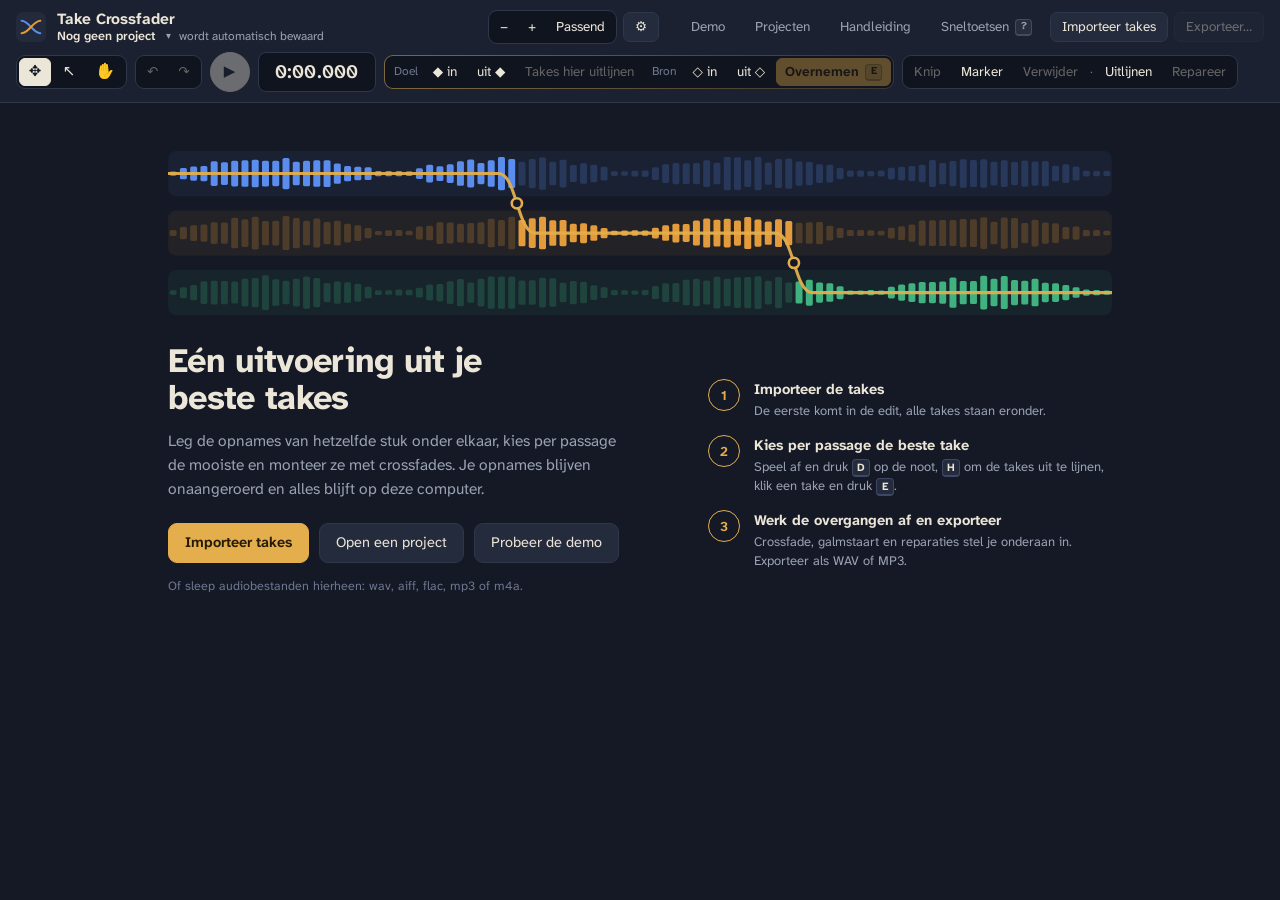
==== audio-editor/index.html @ 6fecded5 "Redesign the editor interface: calmer toolbar, start screen, new palette - toolbar regrouped by task" ====
<!doctype html>
<html lang="nl">
<head>
<meta charset="utf-8">
<meta name="viewport" content="width=device-width, initial-scale=1, viewport-fit=cover">
<meta name="theme-color" content="#1b2130">
<meta name="apple-mobile-web-app-capable" content="yes">
<meta name="mobile-web-app-capable" content="yes">
<meta name="apple-mobile-web-app-title" content="Crossfader">
<meta name="apple-mobile-web-app-status-bar-style" content="black-translucent">
<title>Take Crossfader</title>
<link rel="manifest" href="manifest.webmanifest">
<link rel="preload" href="fonts/atkinson-hyperlegible-next-latin-wght-normal.woff2" as="font" type="font/woff2" crossorigin>
<link rel="icon" href="icon.svg" type="image/svg+xml">
<link rel="apple-touch-icon" href="apple-touch-icon.png">
<style>
@font-face {
  font-family: "Atkinson Hyperlegible Next";
  src: url("fonts/atkinson-hyperlegible-next-latin-wght-normal.woff2") format("woff2");
  font-weight: 200 800; font-style: normal; font-display: swap;
}
@font-face {
  font-family: "Atkinson Hyperlegible Next";
  src: url("fonts/atkinson-hyperlegible-next-latin-wght-italic.woff2") format("woff2");
  font-weight: 200 800; font-style: italic; font-display: swap;
}
/* Avondkerk: leisteenblauw schip, glas-in-loodkleuren voor de takes, orgelpijp-goud voor monteren. */
:root {
  --bg: #141925;        /* schip */
  --panel: #1b2130;     /* steen */
  --panel2: #242b3c;    /* knop */
  --well: #10141e;      /* verzonken vlak */
  --lane: #171c28;
  --line: #2f374b;
  --line2: #3e4862;
  --text: #ece6d8;      /* perkament */
  --muted: #9aa1b3;
  --faint: #6e7690;
  --accent: #4f86e8;    /* kobalt: selectie, links */
  --gold: #e3ae4b;      /* monteren: doelpunten, Overnemen, hoofdknoppen */
  --gold-hi: #f0c46c;
  --gold-ink: #241a06;
  --danger: #ef5b4c;
  --playhead: #ef5b4c;
  --ok: #4fbf9a;        /* verdigris: markers, reparaties */
  --ui: "Atkinson Hyperlegible Next", system-ui, -apple-system, "Segoe UI", sans-serif;
}
* { box-sizing: border-box; }
html, body { margin: 0; height: 100%; }
body {
  background: var(--bg);
  color: var(--text);
  font: 13.5px/1.45 var(--ui);
  display: flex; flex-direction: column;
  -webkit-user-select: none; user-select: none;
  -webkit-font-smoothing: antialiased;
}
button, select, input { font: inherit; color: inherit; }
button {
  display: inline-flex; align-items: center; justify-content: center; gap: 6px;
  height: 30px; background: var(--panel2); border: 1px solid var(--line); border-radius: 7px;
  padding: 0 11px; cursor: pointer; white-space: nowrap;
}
button:hover:not(:disabled) { border-color: var(--line2); background: #2c3448; }
button:active:not(:disabled) { transform: translateY(1px); }
button:disabled { opacity: .38; cursor: default; }
button.primary { background: var(--gold); border-color: var(--gold); color: var(--gold-ink); font-weight: 650; }
button.primary:hover:not(:disabled) { background: var(--gold-hi); border-color: var(--gold-hi); }
button.primary kbd { background: rgba(36,26,6,.14); border-color: rgba(36,26,6,.28); color: var(--gold-ink); }
button.danger { color: #ff8a7d; }
button.act, button.act:hover:not(:disabled) { background: var(--gold); border-color: var(--gold); color: var(--gold-ink); }
button.ghost { background: none; border-color: transparent; color: var(--muted); }
button.ghost:hover:not(:disabled) { background: var(--panel2); color: var(--text); border-color: var(--line); }
:focus-visible { outline: 2px solid var(--gold); outline-offset: 2px; }
button:focus:not(:focus-visible) { outline: none; }
select, input[type=number], input[type=text] {
  height: 30px; background: var(--well); border: 1px solid var(--line); border-radius: 7px; padding: 0 8px;
}
input[type=number] { width: 72px; font-variant-numeric: tabular-nums; }
input[type=range] { accent-color: var(--gold); }
input[type=checkbox] { accent-color: var(--gold); width: 15px; height: 15px; margin: 0; }
label { display: inline-flex; align-items: center; gap: 7px; color: var(--muted); }
a { color: var(--gold); }

/* ---------- kop: project en bestanden ---------- */
header.bar { background: var(--panel); border-bottom: 1px solid var(--line); flex: none; }
.topbar {
  display: flex; flex-wrap: wrap; align-items: center; gap: 8px 14px;
  padding: 10px 16px 8px;
  padding-top: max(10px, env(safe-area-inset-top));
  padding-left: max(16px, env(safe-area-inset-left));
  padding-right: max(16px, env(safe-area-inset-right));
}
.brand { display: flex; align-items: center; gap: 11px; min-width: 0; margin-right: auto; }
.brand svg { width: 30px; height: 30px; flex: none; }
.brand .bt { display: flex; flex-direction: column; min-width: 0; line-height: 1.2; }
.brand strong { font-size: 15.5px; font-weight: 700; letter-spacing: -.005em; }
.brand .sub { display: flex; align-items: baseline; gap: 8px; font-size: 12px; color: var(--muted); min-width: 0; }
#projName { height: auto; padding: 0; background: none; border: 0; color: var(--text); font-weight: 600; font-size: 12.5px; max-width: 34ch; overflow: hidden; text-overflow: ellipsis; }
#projName::after { content: "▾"; color: var(--muted); margin-left: 4px; font-size: 10px; }
#projName:hover { color: var(--gold-hi); background: none; }
#saveState { white-space: nowrap; }
#saveState.bad { color: #ff8a7d; font-weight: 600; }
.files, .view { display: flex; flex-wrap: wrap; align-items: center; gap: 6px; }
.view { margin-right: 6px; }
#installBtn[hidden] { display: none; }

/* ---------- werkbalk: montage ---------- */
.toolbar {
  display: flex; flex-wrap: wrap; align-items: center; gap: 8px 10px;
  padding: 0 16px 10px;
  padding-left: max(16px, env(safe-area-inset-left));
  padding-right: max(16px, env(safe-area-inset-right));
}
.grp { display: inline-flex; align-items: center; gap: 2px; padding: 2px; background: var(--well); border: 1px solid var(--line); border-radius: 9px; }
.grp > button { height: 28px; border-color: transparent; background: none; border-radius: 6px; padding: 0 9px; }
.grp > button:hover:not(:disabled) { background: var(--panel2); border-color: var(--line); }
.grp > button.primary { background: var(--gold); border-color: var(--gold); }
.grp > button.primary:hover:not(:disabled) { background: var(--gold-hi); }
.grp > .lbl { color: var(--faint); font-size: 12px; padding: 0 4px 0 7px; }
.grp > .arrow { color: var(--faint); font-size: 12px; padding: 0 1px; }
button.tool { min-width: 32px; padding: 0 8px; font-size: 15px; }
button.tool.on, .grp > button.tool.on { background: var(--text); border-color: var(--text); color: var(--bg); }
.montage { background: linear-gradient(var(--well), var(--well)) padding-box, linear-gradient(90deg, rgba(227,174,75,.5), rgba(227,174,75,.15)) border-box; border-color: transparent; }
.toolbar .push { margin-left: auto; }
.transport { display: inline-flex; align-items: center; gap: 8px; }
#playBtn { width: 40px; height: 40px; padding: 0; border-radius: 50%; font-size: 15px; background: var(--text); border-color: var(--text); color: var(--bg); }
#playBtn:hover:not(:disabled) { background: #fffaf0; }
#playBtn.on { background: var(--danger); border-color: var(--danger); color: #fff; }
.clock {
  font-variant-numeric: tabular-nums; font-size: 19px; font-weight: 600; letter-spacing: .01em;
  background: var(--well); border: 1px solid var(--line); border-radius: 8px; padding: 5px 12px; min-width: 118px; text-align: center;
}
kbd {
  font-family: var(--ui); font-size: 11px; font-weight: 700; line-height: 1;
  display: inline-flex; align-items: center; justify-content: center; min-width: 18px; height: 18px; padding: 0 4px;
  background: var(--panel2); border: 1px solid var(--line2); border-bottom-width: 2px; border-radius: 4px; color: var(--text);
}
button kbd { height: 17px; min-width: 17px; font-size: 10.5px; background: rgba(255,255,255,.06); border-color: rgba(255,255,255,.14); color: var(--muted); }

/* instellingen (tandwiel) */
#setPop {
  margin: 0; inset: auto; position: fixed; padding: 14px 16px; width: 300px;
  background: var(--panel); color: var(--text); border: 1px solid var(--line2); border-radius: 10px;
  box-shadow: 0 18px 40px rgba(4,6,12,.55);
}
#setPop h3 { margin: 0 0 10px; font-size: 13.5px; }
#setPop .opt { display: grid; grid-template-columns: auto 1fr; gap: 3px 10px; align-items: start; padding: 8px 0; border-top: 1px solid var(--line); color: var(--text); }
#setPop .opt small { grid-column: 2; color: var(--muted); font-size: 12px; line-height: 1.35; }
#setPop .opt.num { grid-template-columns: 1fr auto; align-items: center; }
#setPop .opt.num small { grid-column: 1 / -1; }

/* ---------- tijdlijn ---------- */
main { flex: 1; display: flex; flex-direction: column; min-height: 0; position: relative; }
.timeline {
  display: flex; overflow-y: auto; overflow-x: hidden; max-height: 58vh; min-height: 200px; flex: none;
  border-bottom: 1px solid var(--line); background: var(--lane);
}
.heads { flex: none; width: 150px; background: var(--panel); border-right: 1px solid var(--line); }
.head {
  border-bottom: 1px solid var(--line); padding: 7px 10px; display: flex; flex-direction: column; gap: 5px;
  justify-content: center; cursor: pointer; overflow: hidden; border-left: 3px solid transparent;
}
.head.ruler { cursor: default; color: var(--faint); font-size: 11px; padding: 0 10px; }
.head.edit { cursor: default; background: #191f2d; }
.head.edit strong { font-size: 14px; letter-spacing: .02em; }
.head .name { display: flex; align-items: center; gap: 7px; min-width: 0; font-weight: 600; }
.head .name span { overflow: hidden; text-overflow: ellipsis; white-space: nowrap; }
.head .sw { width: 10px; height: 10px; border-radius: 50%; flex: none; box-shadow: 0 0 0 2px rgba(255,255,255,.06); }
.head .meta { color: var(--muted); font-size: 11.5px; display: flex; align-items: center; gap: 7px; font-variant-numeric: tabular-nums; }
.head button { height: 22px; padding: 0 8px; font-size: 11.5px; border-radius: 6px; }
.head:hover:not(.ruler):not(.edit):not(.placeholder) { background: #1f2636; }
.head.sel { background: #222a3c; border-left-color: var(--c, var(--accent)); }
.head.placeholder { color: var(--faint); font-size: 11.5px; cursor: default; }
#meter { width: 100%; height: 5px; background: var(--well); border-radius: 3px; display: block; }
.canvas-wrap { flex: 1; min-width: 0; position: relative; }
#tl { display: block; touch-action: none; }
.scrollrow { display: flex; align-items: center; gap: 8px; padding: 5px 10px 5px 160px; background: var(--panel); border-bottom: 1px solid var(--line); flex: none; }
#hscroll { flex: 1; height: 14px; }

/* ---------- paneel onderaan ---------- */
.inspector { flex: 1; overflow: auto; padding: 16px 20px 28px; background: var(--bg); min-height: 180px; }
.insp-head { display: flex; align-items: baseline; gap: 14px; flex-wrap: wrap; margin-bottom: 12px; }
.insp-head h2 { margin: 0; font-size: 17px; font-weight: 700; letter-spacing: -.01em; }
.insp-head span { color: var(--muted); }
.row { display: flex; flex-wrap: wrap; align-items: center; gap: 10px 16px; margin: 12px 0; }
.group { display: inline-flex; align-items: center; gap: 4px; color: var(--muted); }
.group button { padding: 0 9px; }
.hint { color: var(--muted); font-size: 12.5px; max-width: 78ch; }
.kv { display: grid; grid-template-columns: max-content 1fr; gap: 4px 16px; color: var(--muted); }
.kv b { color: var(--text); font-weight: 600; font-variant-numeric: tabular-nums; }
body.aligning .timeline { max-height: 30vh; min-height: 150px; }
#alCanvas { width: 100%; height: 352px; display: block; background: var(--lane); border: 1px solid var(--line); border-radius: 10px; touch-action: none; }
#repCanvas { width: 100%; height: 344px; display: block; background: var(--well); outline: 1px solid var(--line); border-radius: 10px; touch-action: none; cursor: crosshair; }
#xfCanvas { width: 100%; height: 240px; display: block; background: var(--lane); border: 1px solid var(--line); border-radius: 10px; touch-action: none; cursor: col-resize; }
.plist { display: grid; gap: 6px; max-width: 900px; margin-top: 8px; }
.pitem { display: flex; flex-wrap: wrap; align-items: center; gap: 8px 14px; padding: 9px 12px; background: var(--panel); border: 1px solid var(--line); border-radius: 9px; }
.pitem.cur { border-color: var(--gold); box-shadow: inset 3px 0 0 var(--gold); }
.pitem .pname { font-weight: 650; min-width: 160px; }
.pitem .pmeta { color: var(--muted); flex: 1; min-width: 180px; }
.pitem.off .pname, .pitem.off .pmeta { opacity: .45; }

/* rust-scherm: niets geselecteerd */
.help { display: grid; grid-template-columns: minmax(0, 1.25fr) minmax(0, 1fr); gap: 18px 44px; max-width: 1180px; color: var(--muted); }
.help h2 { color: var(--text); font-size: 16px; margin: 0 0 10px; }
.help ol { padding-left: 20px; margin: 0 0 12px; }
.help li { margin: 6px 0; line-height: 1.5; }
.help li::marker { color: var(--gold); font-weight: 700; }
.help b { color: var(--text); }
.help p { margin: 0; }
.keys { display: grid; grid-template-columns: 1fr; gap: 7px; align-content: start; }
.keys span { display: block; padding-bottom: 7px; border-bottom: 1px solid var(--line); }
.keys span:last-child { border-bottom: 0; }

/* ---------- startscherm ---------- */
#welcome { display: none; position: absolute; inset: 0; z-index: 5; overflow: auto; background: var(--bg); }
body.empty #welcome { display: block; }
.wel { max-width: 1000px; margin: 0 auto; padding: 48px 28px 60px; display: grid; grid-template-columns: minmax(0, 1.2fr) minmax(0, 1fr); gap: 28px 56px; align-items: center; }
.wel .art { grid-column: 1 / -1; }
.wel .art svg { width: 100%; height: auto; display: block; }
.wel h1 { font-size: 34px; line-height: 1.08; letter-spacing: -.02em; margin: 0 0 12px; font-weight: 750; max-width: 15ch; }
.wel .lead { font-size: 15.5px; color: var(--muted); margin: 0 0 22px; max-width: 46ch; line-height: 1.55; }
.wel .acts { display: flex; flex-wrap: wrap; gap: 10px; }
.wel .acts button { height: 40px; padding: 0 16px; font-size: 14.5px; border-radius: 9px; }
.wel .drop { margin-top: 14px; color: var(--faint); font-size: 12.5px; }
.wel ol { list-style: none; margin: 0; padding: 0; display: grid; gap: 14px; counter-reset: st; }
.wel ol li { counter-increment: st; display: grid; grid-template-columns: 34px 1fr; gap: 2px 12px; }
.wel ol li::before { content: counter(st); grid-row: span 2; width: 30px; height: 30px; border-radius: 50%; border: 1.5px solid var(--gold); color: var(--gold); display: grid; place-items: center; font-weight: 700; }
.wel ol b { font-size: 14.5px; }
.wel ol span { color: var(--muted); font-size: 13px; }
.wel .recent { grid-column: 1 / -1; border-top: 1px solid var(--line); padding-top: 18px; }
.wel .recent h2 { font-size: 14px; margin: 0 0 8px; color: var(--muted); font-weight: 600; }

/* sneltoetsen (?) */
#keysDlg { max-width: 820px; width: calc(100vw - 40px); padding: 22px 26px 24px; background: var(--panel); color: var(--text); border: 1px solid var(--line2); border-radius: 14px; box-shadow: 0 24px 60px rgba(4,6,12,.6); }
#keysDlg::backdrop { background: rgba(8,10,16,.6); }
#keysDlg header { display: flex; align-items: center; justify-content: space-between; margin-bottom: 10px; }
#keysDlg h2 { margin: 0; font-size: 18px; }
#keysDlg .cols { columns: 2 300px; column-gap: 34px; }
#keysDlg section { break-inside: avoid; margin-bottom: 16px; }
#keysDlg h3 { font-size: 13px; color: var(--gold); margin: 0 0 6px; }
#keysDlg dl { display: grid; grid-template-columns: max-content 1fr; gap: 5px 12px; margin: 0; font-size: 13px; }
#keysDlg dt { white-space: nowrap; }
#keysDlg dd { margin: 0; color: var(--muted); }

#toast {
  position: fixed; left: 50%; bottom: 22px; transform: translateX(-50%) translateY(16px);
  background: #262e41; border: 1px solid var(--line2); border-left: 3px solid var(--gold); padding: 10px 16px; border-radius: 9px;
  opacity: 0; transition: opacity .18s, transform .18s; pointer-events: none; z-index: 20; max-width: min(720px, calc(100vw - 32px));
  box-shadow: 0 12px 30px rgba(4,6,12,.5);
}
#toast.show { opacity: 1; transform: translateX(-50%) translateY(0); }
#drop {
  position: fixed; inset: 10px; background: rgba(227,174,75,.09); border: 2px dashed var(--gold); border-radius: 16px;
  display: none; align-items: center; justify-content: center; font-size: 20px; font-weight: 650; z-index: 30; pointer-events: none;
}
#drop.show { display: flex; }
#busy { position: fixed; inset: 0; background: rgba(8,10,16,.55); display: none; align-items: center; justify-content: center; z-index: 40; font-size: 15px; }
#busy.show { display: flex; }

@media (max-width: 1400px) {
  .montage .arrow, .montage button:not(.primary) kbd { display: none; }
  .grp > button { padding: 0 8px; }
  .toolbar { gap: 8px; }
}
@media (max-width: 760px) {
  .heads { width: 110px; }
  .scrollrow { padding-left: 120px; }
  .wel { grid-template-columns: 1fr; padding-top: 28px; }
  .help { grid-template-columns: 1fr; }
}
@media (prefers-reduced-motion: reduce) {
  * { transition: none !important; animation: none !important; }
}
</style>
</head>
<body>
<header class="bar">
  <div class="topbar">
    <div class="brand">
      <svg viewBox="0 0 512 512" aria-hidden="true"><rect width="512" height="512" rx="120" fill="#232a3b"/><g fill="none" stroke-linecap="round" stroke-width="34"><path d="M96 150 C 220 150, 292 362, 416 362" stroke="#5b8def"/><path d="M96 362 C 220 362, 292 150, 416 150" stroke="#e39b3b"/></g></svg>
      <div class="bt">
        <strong>Take Crossfader</strong>
        <span class="sub"><button id="projName" title="Projecten openen, hernoemen of een nieuw project beginnen">Nog geen project</button><span id="saveState">wordt automatisch bewaard</span></span>
      </div>
    </div>
    <div class="view">
      <span class="grp" role="group" aria-label="Zoom">
        <button id="zoomOut" title="Uitzoomen (−)" aria-label="Uitzoomen">−</button><button id="zoomIn" title="Inzoomen (+)" aria-label="Inzoomen">+</button><button id="zoomFit" title="Alles in beeld (F)">Passend</button></span>
      <button id="setBtn" popovertarget="setPop" title="Instellingen: snap, nuldoorgang, standaard-crossfade, terug naar start" aria-label="Instellingen">⚙</button>
    </div>
    <div class="files">
      <button id="demoBtn" class="ghost" title="Genereer vier voorbeeld-takes om mee te oefenen">Demo</button>
      <button id="projBtn" class="ghost" title="Bewaarde projecten openen, een nieuw project beginnen">Projecten</button>
      <button id="manualBtn" class="ghost" title="Handleiding met werkwijzen en alle toetscombinaties (pdf)">Handleiding</button>
      <button id="keysBtn" class="ghost" title="Alle sneltoetsen (?)">Sneltoetsen <kbd>?</kbd></button>
      <button id="installBtn" title="Installeer Take Crossfader als app op dit apparaat" hidden>Installeer app</button>
      <button id="importBtn" title="Audiobestanden toevoegen als takes (of sleep ze in het venster)">Importeer takes</button>
      <button id="exportBtn" title="Edit (of selectie) exporteren als WAV of MP3">Exporteer…</button>
      <input type="file" id="fileInput" multiple accept="audio/*,.wav,.aif,.aiff,.flac,.mp3,.m4a,.ogg,.opus,.crossfader" hidden>
      <input type="file" id="projFileInput" accept=".crossfader,application/octet-stream" hidden>
    </div>
  </div>
  <div class="toolbar">
    <span class="grp" role="group" aria-label="Gereedschap" title="Wat slepen in de EDIT- en take-banen doet">
      <button class="tool" data-tool="move" title="Verplaatsen (1): slepen boven een clip verplaatst die clip" aria-label="Verplaatsen">✥</button><button class="tool" data-tool="select" title="Selecteren (2): klikken selecteert, slepen selecteert een stuk; clips verschuiven niet" aria-label="Selecteren">↖</button><button class="tool" data-tool="hand" title="Hand (3): slepen verschuift het beeld; clips verschuiven niet" aria-label="Hand">✋</button></span>
    <span class="grp" role="group" aria-label="Geschiedenis">
      <button id="undoBtn" title="Ongedaan maken (⌘Z)" aria-label="Ongedaan maken">↶</button><button id="redoBtn" title="Opnieuw (⇧⌘Z)" aria-label="Opnieuw">↷</button></span>
    <span class="transport">
      <button id="playBtn" title="Afspelen / stoppen (spatie)" aria-label="Afspelen">▶</button>
      <span id="clock" class="clock">0:00.000</span>
    </span>
    <span class="grp montage" role="group" aria-label="Montage" title="Van links naar rechts: doel in de edit, takes uitlijnen, eventueel bron in een take, overnemen">
      <span class="lbl">Doel</span><button id="destBtn" title="Doel in: hier begint de wissel (D). Of sleep in de tijdbalk over het stuk dat je wilt vervangen.">◆ in <kbd>D</kbd></button><button id="destOutBtn" title="Doel uit: tot hier vervangen, daarna gaat de edit verder zoals hij was (⇧D)">uit ◆</button>
      <span class="arrow">›</span>
      <button id="alignHereBtn" title="Alle takes zo verschuiven dat dezelfde passage onder de afspeelkop ligt (H). De edit blijft staan.">Takes hier uitlijnen <kbd>H</kbd></button>
      <span class="arrow">›</span>
      <span class="lbl" title="Optioneel: zelf de plek in de take aanwijzen">Bron</span><button id="srcBtn" title="Bron in, in de geselecteerde of solo spelende take (B). Optioneel: zonder bronpunt zoekt de editor zelf.">◇ in</button><button id="srcOutBtn" title="Bron uit (⇧B)">uit ◇</button>
      <span class="arrow">›</span>
      <button id="compBtn" class="primary" title="Overnemen (E): het stuk tussen Doel in en uit vervangen — of met alleen Doel in: tot de volgende wissel. ⌥E: alles na Doel in vervangen. Of: een geselecteerd stuk uit een take in de edit plaatsen.">Overnemen <kbd>E</kbd></button>
    </span>
    <span class="grp" role="group" aria-label="Bewerken">
      <button id="splitBtn" title="Knip de clip op de afspeelkop (S)">Knip</button><button id="markBtn" title="Marker op de afspeelkop, ook tijdens het afspelen (M). Naar vorige/volgende marker: , en .">Marker</button><button id="deleteBtn" title="Verwijder selectie (Delete)">Verwijder</button><span class="arrow" aria-hidden="true">·</span><button id="alignBtn" title="Twee takes, of de twee kanten van een geselecteerde crossfade, groot onder en over elkaar uitlijnen">Uitlijnen</button><button id="repairBtn" title="Bijgeluiden repareren (R): kuchje, tik, stoelgeschuif of verkeer wegwerken in het spectrogram van de geselecteerde clip of take">Repareer</button></span>
  </div>
  <div id="setPop" popover>
    <h3>Instellingen</h3>
    <label class="opt"><input type="checkbox" id="rtsChk" checked> Terug naar start<small>Na stoppen springt de afspeelkop terug naar waar je begon met afspelen.</small></label>
    <label class="opt"><input type="checkbox" id="snapChk" checked> Snap<small>Clips klikken bij slepen vast aan randen en de afspeelkop. ⇧ tijdens slepen zet het tijdelijk uit.</small></label>
    <label class="opt"><input type="checkbox" id="zcChk" checked> Nuldoorgang<small>Knippen en weghalen schuiven tot 5 ms op naar een nuldoorgang: geen tikjes.</small></label>
    <label class="opt num">Standaard-crossfade <span><input type="number" id="defXf" value="40" min="0" max="5000" step="5"> ms</span><small>Voor nieuwe wissels. 30–60 ms meestal; 10–30 ms voor één noot.</small></label>
  </div>
</header>

<main>
  <div class="timeline" id="timeline">
    <div class="heads" id="heads"></div>
    <div class="canvas-wrap" id="canvasWrap"><canvas id="tl"></canvas></div>
  </div>
  <div class="scrollrow"><input type="range" id="hscroll" min="0" max="1" step="0.001" value="0" aria-label="Horizontaal scrollen"></div>
  <section class="inspector" id="inspector"></section>
  <section id="welcome" aria-label="Start">
    <div class="wel">
      <div class="art" id="welArt" aria-hidden="true"></div>
      <div>
        <h1>Eén uitvoering uit je beste takes</h1>
        <p class="lead">Leg de opnames van hetzelfde stuk onder elkaar, kies per passage de mooiste en monteer ze met crossfades. Je opnames blijven onaangeroerd en alles blijft op deze computer.</p>
        <div class="acts">
          <button id="welImport" class="primary">Importeer takes</button>
          <button id="welOpen">Open een project</button>
          <button id="welDemo">Probeer de demo</button>
        </div>
        <p class="drop">Of sleep audiobestanden hierheen: wav, aiff, flac, mp3 of m4a.</p>
      </div>
      <ol>
        <li><b>Importeer de takes</b><span>De eerste komt in de edit, alle takes staan eronder.</span></li>
        <li><b>Kies per passage de beste take</b><span>Speel af en druk <kbd>D</kbd> op de noot, <kbd>H</kbd> om de takes uit te lijnen, klik een take en druk <kbd>E</kbd>.</span></li>
        <li><b>Werk de overgangen af en exporteer</b><span>Crossfade, galmstaart en reparaties stel je onderaan in. Exporteer als WAV of MP3.</span></li>
      </ol>
      <div class="recent" id="welRecent" hidden></div>
    </div>
  </section>
</main>
<dialog id="keysDlg" aria-labelledby="keysTitle">
  <header><h2 id="keysTitle" tabindex="-1" autofocus>Sneltoetsen</h2><button id="keysClose" class="ghost" aria-label="Sluiten">Sluiten <kbd>Esc</kbd></button></header>
  <div class="cols">
    <section><h3>Afspelen en navigeren</h3><dl>
      <dt><kbd>Spatie</kbd></dt><dd>Afspelen / stoppen</dd>
      <dt><kbd>L</kbd></dt><dd>Selectie of crossfade herhalen</dd>
      <dt><kbd>A</kbd></dt><dd>Crossfade beluisteren</dd>
      <dt><kbd>←</kbd> <kbd>→</kbd></dt><dd>Afspeelkop 1 s (<kbd>⇧</kbd> 0,1 s)</dd>
      <dt><kbd>M</kbd></dt><dd>Marker zetten</dd>
      <dt><kbd>,</kbd> <kbd>.</kbd></dt><dd>Vorige / volgende marker</dd>
    </dl></section>
    <section><h3>Montage</h3><dl>
      <dt><kbd>D</kbd> <kbd>⇧D</kbd></dt><dd>Doel in / uit</dd>
      <dt><kbd>H</kbd></dt><dd>Takes hier uitlijnen</dd>
      <dt><kbd>B</kbd> <kbd>⇧B</kbd></dt><dd>Bron in / uit (optioneel)</dd>
      <dt><kbd>E</kbd></dt><dd>Overnemen</dd>
      <dt><kbd>⌥E</kbd></dt><dd>Overnemen, alles erna vervangen</dd>
      <dt><kbd>Esc</kbd></dt><dd>Punten en selectie wissen</dd>
    </dl></section>
    <section><h3>Bewerken</h3><dl>
      <dt><kbd>S</kbd></dt><dd>Knippen op de afspeelkop</dd>
      <dt><kbd>Delete</kbd></dt><dd>Selectie verwijderen (<kbd>⌥</kbd>: gat laten)</dd>
      <dt><kbd>⌘Z</kbd> <kbd>⇧⌘Z</kbd></dt><dd>Ongedaan maken / opnieuw</dd>
      <dt><kbd>⌘A</kbd></dt><dd>Alle clips selecteren</dd>
      <dt><kbd>⌥←</kbd> <kbd>⌥→</kbd></dt><dd>Clips 10 ms verschuiven (<kbd>⇧</kbd> 1 s)</dd>
      <dt><kbd>1</kbd> <kbd>2</kbd> <kbd>3</kbd></dt><dd>Verplaatsen · selecteren · hand</dd>
    </dl></section>
    <section><h3>Crossfade geselecteerd</h3><dl>
      <dt><kbd>←</kbd> <kbd>→</kbd></dt><dd>Knippunt 1 ms (<kbd>⇧</kbd> 10 ms)</dd>
      <dt><kbd>G</kbd></dt><dd>Galmstaart aan / uit</dd>
    </dl></section>
    <section><h3>Bijgeluiden</h3><dl>
      <dt><kbd>R</kbd></dt><dd>Reparatievenster openen</dd>
      <dt><kbd>X</kbd></dt><dd>Vergelijken met het origineel</dd>
    </dl></section>
    <section><h3>Beeld</h3><dl>
      <dt><kbd>+</kbd> <kbd>−</kbd></dt><dd>In- en uitzoomen</dd>
      <dt><kbd>F</kbd></dt><dd>Alles in beeld</dd>
      <dt><kbd>?</kbd></dt><dd>Dit overzicht</dd>
    </dl></section>
  </div>
</dialog>

<div id="toast"></div>
<div id="drop">Laat los om audiobestanden te importeren</div>
<div id="busy">Bezig…</div>

<script>
'use strict';
/* =====================================================================
   Take Crossfader — een kleine niet-destructieve audio-editor voor het
   samenstellen van één edit uit meerdere takes, met crossfades.

   Model
   - take:  { id, name, buffer, data[], peaks, sync, color, repairs[], stash[] }
            sync = positie (s) van het begin van de take op de tijdlijn.
            repairs = reparaties van bijgeluiden (zie 'reparatie van bijgeluiden'); het bestand zelf verandert nooit.
   - clip:  { id, takeId, start, offset, dur, gain, fadeIn, fadeOut, xShape }
            start  = positie op de tijdlijn (s)
            offset = positie in de bron (s)
            xShape = vorm van de crossfade met de vorige clip
            tail   = optionele galmstaart na het eind van de clip: { len, gain, lp, donor }
   Twee opeenvolgende clips die overlappen vormen samen een crossfade
   over het overlapgebied. Afspelen en exporteren gebruiken dezelfde
   gain-envelope (envAt), zodat je hoort wat je exporteert.
   ===================================================================== */

const $ = (id) => document.getElementById(id);
const RULER = 26, EDIT_H = 150, TAKE_H = 76, TAIL_H = 30;
// Glas-in-lood: kobalt, amber, smaragd, robijn, violet, turkoois, roze, oker
const COLORS = ['#5b8def', '#e39b3b', '#3fb27f', '#d95c7a', '#a67fe0', '#2fb5b3', '#e58bb8', '#c9b24a'];
const OLD_COLORS = ['#4f9dff', '#ff9f43', '#2ed573', '#e056fd', '#ffd32a', '#ff6b81', '#1dd1a1', '#a29bfe'];
const UI_FONT = '"Atkinson Hyperlegible Next", system-ui, sans-serif';
const PEAK_BLOCK = 256;
const MIN_DUR = 0.005;
const SHAPES = {
  eqp: { name: 'Equal power (verschillende takes)', f: (x) => Math.sin(x * Math.PI / 2) },
  lin: { name: 'Lineair / equal gain (zelfde materiaal)', f: (x) => x },
  s:   { name: 'S-curve (zacht)', f: (x) => 0.5 - 0.5 * Math.cos(Math.PI * x) },
};

const S = {
  ac: null, master: null, analyser: null,
  takes: [], clips: [], nextId: 1,
  pps: 60, view: 0, playhead: 0,
  sel: null, range: null,
  playing: null,
  undo: [], redo: [],
  tool: 'move',
  markers: [], dither: 'auto', exportRate: 'project', exportFmt: 'wav24', normalize: false, normDb: -1,
  zeroCross: true, snap: true, defXf: 0.04, preroll: 2, loopAudition: false, syncClips: false, returnToStart: true,
  project: null, loading: false,
  drag: null, dirty: true, xfView: null,
  meter: 0,
  tailDef: { len: 2.5, gain: -6, lp: 0 }, pick: null,
  bypass: false, repAmt: 0.6, repSens: 5, repBright: 0, repCache: null,
};

/* ---------- helpers ---------- */
const clamp = (v, a, b) => Math.max(a, Math.min(b, v));
const dbLin = (db) => Math.pow(10, db / 20);
const end = (c) => c.start + c.dur;
const takeOf = (id) => S.takes.find((t) => t.id === id);
const clipOf = (id) => S.clips.find((c) => c.id === id);
const newId = () => S.nextId++;
const px = (t) => (t - S.view) * S.pps;
const tAt = (x) => S.view + x / S.pps;
const editEnd = () => S.clips.reduce((m, c) => Math.max(m, end(c)), 0);
const contentEnd = () => Math.max(editEnd(), ...S.takes.map((t) => t.sync + t.buffer.duration), 1);
function hexA(hex, a) {
  const n = parseInt(hex.slice(1), 16);
  return `rgba(${n >> 16},${(n >> 8) & 255},${n & 255},${a})`;
}
function fmt(t, dec = 3) {
  const neg = t < 0; t = Math.abs(t);
  const m = Math.floor(t / 60), s = t - m * 60;
  let ss = s.toFixed(dec);
  if (parseFloat(ss) < 10) ss = '0' + ss;
  return (neg ? '-' : '') + m + ':' + ss;
}
const ms = (s) => Math.round(s * 1000);
function esc(s) { return String(s).replace(/[&<>"']/g, (c) => ({ '&': '&amp;', '<': '&lt;', '>': '&gt;', '"': '&quot;', "'": '&#39;' }[c])); }
let toastTimer;
function toast(msg) {
  const el = $('toast'); el.textContent = msg; el.classList.add('show');
  clearTimeout(toastTimer); toastTimer = setTimeout(() => el.classList.remove('show'), 2600);
}
function busy(on, text = 'Bezig…') { $('busy').textContent = text; $('busy').classList.toggle('show', on); }

/**
 * Audio-context in de samplefrequentie van het project (= die van de opnames), zodat takes niet
 * worden omgerekend. Zonder opgegeven frequentie: die van de geluidsuitgang.
 */
function ensureAC(rate) {
  if (S.ac && rate && S.ac.sampleRate !== rate && !S.takes.length) {   // leeg project: opnieuw in de juiste frequentie
    stopSources();
    try { S.ac.close(); } catch (_) { /* al gesloten */ }
    S.ac = null;
  }
  if (!S.ac) {
    const AC = window.AudioContext || window.webkitAudioContext;
    try { S.ac = rate ? new AC({ sampleRate: rate }) : new AC(); }
    catch (_) { S.ac = new AC(); }   // browser kan deze frequentie niet: gebruik de standaard
    S.master = S.ac.createGain();
    S.analyser = S.ac.createAnalyser();
    S.analyser.fftSize = 1024;
    S.master.connect(S.analyser);
    S.analyser.connect(S.ac.destination);
  }
  return S.ac;
}

/* ---------- takes ---------- */
function computePeaks(buf) {
  const n = Math.ceil(buf.length / PEAK_BLOCK);
  const mn = new Float32Array(n), mx = new Float32Array(n);
  for (let ch = 0; ch < buf.numberOfChannels; ch++) {
    const d = buf.getChannelData(ch);
    for (let i = 0; i < n; i++) {
      let lo = mn[i], hi = mx[i];
      const a = i * PEAK_BLOCK, b = Math.min(d.length, a + PEAK_BLOCK);
      for (let k = a; k < b; k++) { const v = d[k]; if (v < lo) lo = v; else if (v > hi) hi = v; }
      mn[i] = lo; mx[i] = hi;
    }
  }
  return { mn, mx };
}

function addTake(name, buffer, file) {
  const data = [];
  for (let ch = 0; ch < buffer.numberOfChannels; ch++) data.push(buffer.getChannelData(ch));
  const used = new Set(S.takes.map((t) => t.color));
  const color = COLORS.find((c) => !used.has(c)) || COLORS[S.takes.length % COLORS.length];
  const t = { id: newId(), name, buffer, data, peaks: computePeaks(buffer), sync: 0, color, file: file || null, fileKey: uid(), stored: false, repairs: [], stash: [] };
  S.takes.push(t);
  if (S.clips.length === 0) {
    pushUndo();
    S.clips.push(newClip(t, t.sync, 0, buffer.duration));
  }
  return t;
}

function newClip(take, start, offset, dur) {
  return { id: newId(), takeId: take.id, start, offset, dur, gain: 0, fadeIn: 0.005, fadeOut: 0.005, xShape: 'eqp' };
}

function decodeAudio(ac, ab) {
  return new Promise((res, rej) => {
    const p = ac.decodeAudioData(ab, res, rej);
    if (p && p.then) p.then(res, rej);
  });
}
const uid = () => Date.now().toString(36) + Math.random().toString(36).slice(2, 9);

/** Samplefrequentie uit de kop van een WAV-, AIFF- of FLAC-bestand (anders null). */
function detectRate(ab) {
  const v = new DataView(ab), n = ab.byteLength;
  const str = (o, l) => { let t = ''; for (let i = 0; i < l && o + i < n; i++) t += String.fromCharCode(v.getUint8(o + i)); return t; };
  try {
    const id = str(0, 4);
    if ((id === 'RIFF' || id === 'RF64' || id === 'BW64') && str(8, 4) === 'WAVE') {
      for (let o = 12; o + 8 <= n;) {
        const ck = str(o, 4), sz = v.getUint32(o + 4, true);
        if (ck === 'fmt ') return v.getUint32(o + 12, true);
        o += 8 + sz + (sz & 1);
      }
    }
    if (id === 'FORM' && (str(8, 4) === 'AIFF' || str(8, 4) === 'AIFC')) {
      for (let o = 12; o + 8 <= n;) {
        const ck = str(o, 4), sz = v.getUint32(o + 4, false);
        if (ck === 'COMM') {   // 80-bit extended float
          const e = v.getUint16(o + 16, false) & 0x7fff, hi = v.getUint32(o + 18, false), lo = v.getUint32(o + 22, false);
          return Math.round((hi * 4294967296 + lo) * Math.pow(2, e - 16383 - 63));
        }
        o += 8 + sz + (sz & 1);
      }
    }
    if (id === 'fLaC') return (v.getUint32(18, false) >>> 12);   // STREAMINFO: 20 bits
  } catch (_) { /* onbekend formaat */ }
  return null;
}
const khz = (r) => (r / 1000).toLocaleString('nl-NL', { maximumFractionDigits: 1 }) + ' kHz';

async function importFiles(files) {
  const proj = [...files].find((f) => /\.crossfader$/i.test(f.name));
  if (proj) { importProjectFile(proj); return; }
  const list = [...files].filter((f) => /^audio\//.test(f.type) || /\.(wav|aiff?|flac|mp3|m4a|aac|ogg|oga|opus|webm|caf)$/i.test(f.name));
  if (!list.length) { toast('Geen audiobestanden gevonden'); return; }
  const wasEmpty = S.takes.length === 0;
  busy(true, `Importeren (0/${list.length})…`);
  let i = 0;
  for (const f of list) {
    busy(true, `Importeren ${++i}/${list.length}: ${f.name}`);
    try {
      const ab = await f.arrayBuffer();
      const rate = detectRate(ab);
      const ac = ensureAC(rate);    // eerste take bepaalt de frequentie van het project
      if (rate && rate !== ac.sampleRate) toast(`Let op: "${f.name}" is ${khz(rate)}, het project ${khz(ac.sampleRate)}. De take wordt omgerekend.`);
      const buf = await decodeAudio(ac, ab);
      const t = addTake(f.name.replace(/\.[^.]+$/, ''), buf, f);
      t.srcRate = rate || null;
    } catch (err) {
      console.error(err);
      toast(`Kon "${f.name}" niet lezen (formaat niet ondersteund door deze browser?)`);
    }
  }
  busy(false);
  buildHeads();
  if (wasEmpty) zoomFit();
  afterEdit();
}

function removeTake(t) {
  if (!confirm(`Take "${t.name}" verwijderen? Clips uit deze take verdwijnen ook uit de edit. Dit kan niet ongedaan worden gemaakt.`)) return;
  stop();
  S.takes = S.takes.filter((x) => x !== t);
  S.clips = S.clips.filter((c) => c.takeId !== t.id);
  S.needCleanup = true;
  S.undo = []; S.redo = [];
  if (S.range && S.range.takeId === t.id) S.range = null;
  S.sel = null;
  buildHeads(); afterEdit();
}

/* ---------- edit model ---------- */
/** Alle posities op het samplegrid: zo hoeft de bron nooit geïnterpoleerd te worden en blijft de export bit-exact. */
function quantize() {
  if (!S.ac) return;
  const sr = S.ac.sampleRate, q = (x) => Math.round(x * sr) / sr;
  for (const t of S.takes) t.sync = q(t.sync);
  for (const c of S.clips) {
    const e = q(c.start + c.dur);
    c.start = q(c.start); c.offset = Math.max(0, q(c.offset)); c.dur = e - c.start;
  }
}

function normalize() {
  quantize();
  S.clips = S.clips.filter((c) => c.dur > MIN_DUR / 2 && takeOf(c.takeId));
  S.clips.sort((a, b) => a.start - b.start || a.id - b.id);
  for (const c of S.clips) if (!c.tail) delete c.tail;
}

function envelopes() {
  const cl = S.clips;
  return cl.map((c, i) => {
    const p = cl[i - 1], nx = cl[i + 1];
    let fin = 0, fout = 0, finShape = 's', foutShape = 's', finX = false, foutX = false;
    if (p && end(p) > c.start + 1e-9) { fin = end(p) - c.start; finShape = c.xShape || 'eqp'; finX = true; }
    else fin = c.fadeIn;
    if (nx && end(c) > nx.start + 1e-9) { fout = end(c) - nx.start; foutShape = nx.xShape || 'eqp'; foutX = true; }
    else fout = c.fadeOut;
    fin = clamp(fin, 0, c.dur); fout = clamp(fout, 0, c.dur);
    if (fin + fout > c.dur) { const k = c.dur / (fin + fout); fin *= k; fout *= k; }
    return { fin, fout, finShape, foutShape, finX, foutX, g: dbLin(c.gain || 0) };
  });
}

function envAt(c, e, t) {
  const k = t - c.start, r = end(c) - t;
  if (k < 0 || r < 0) return 0;
  let v = e.g;
  if (k < e.fin) v *= SHAPES[e.finShape].f(k / e.fin);
  if (r < e.fout) v *= SHAPES[e.foutShape].f(r / e.fout);
  return v;
}

/** Overgangen tussen opeenvolgende clips die elkaar raken of overlappen. */
function junctions() {
  const out = [], cl = S.clips;
  for (let i = 0; i < cl.length - 1; i++) {
    const a = cl[i], b = cl[i + 1];
    if (b.start - end(a) <= 1e-6 && end(b) > end(a)) {
      out.push({ a, b, s: Math.min(b.start, end(a)), e: end(a), len: Math.max(0, end(a) - b.start) });
    }
  }
  return out;
}
function junctionOf(aId, bId) { return junctions().find((j) => j.a.id === aId && j.b.id === bId) || null; }

/* ---------- galmstaart ----------
   Na een wissel valt de galm van de vorige take weg. Met een galmstaart (clip.tail op de uitgaande clip A)
   klinkt A na de overgang zacht door en sterft langzaam uit onder de nieuwe take:
     tail = { len, gain, lp, donor }
       len   = lengte van het uitklinken na het eind van A (s)
       gain  = volume van de staart (dB, t.o.v. de clip)
       lp    = laagdoorlaatfilter in Hz (0 = uit): minder directe klank, vooral galm
       donor = { takeId, offset }: in plaats van A zelf een stuk galm uit een take waar het koor echt stopt
   Tijdens de crossfade zakt A naar het staartvolume (de staart komt op terwijl A uitfadet); daarna sterft hij uit.
   De staart is een eigen laag in afspelen, voorvertoning en export; clips en bronnen veranderen niet. */
const TAIL_MIN = 0.5, TAIL_MAX = 8;
function tailLayers(env = envelopes()) {
  const out = [];
  for (const j of junctions()) {
    const a = j.a, tl = a.tail;
    if (!tl) continue;
    const e = env[S.clips.indexOf(a)], E = end(a), L0 = E - e.fout;
    const dn = tl.donor && takeOf(tl.donor.takeId) ? tl.donor : null;
    const take = dn ? takeOf(dn.takeId) : takeOf(a.takeId);
    const src0 = dn ? dn.offset : a.offset + (L0 - a.start);
    const avail = Math.max(0, take.buffer.duration - src0 - (E - L0));     // bronmateriaal na het eind van A
    const len = Math.min(tl.len, avail);
    out.push({ j, a, tl, take, donor: !!dn, L0, E, L1: E + len, src0, avail, fout: e.fout, shape: e.foutShape,
      g: dbLin((dn ? 0 : a.gain || 0) + (tl.gain || 0)), lp: tl.lp || 0, dead: len < 0.02 });
  }
  return out;
}
const tailOf = (j, env) => tailLayers(env).find((L) => L.a === j.a) || null;
/** Gain van de galmstaart op tijdlijn-tijd t: opkomen tijdens de fade-out van A, daarna uitsterven. */
function tailEnvAt(L, t) {
  if (L.dead || t < L.L0 || t >= L.L1) return 0;
  if (t < L.E) return L.g * (1 - SHAPES[L.shape].f((L.E - t) / L.fout));
  const v = (t - L.E) / (L.L1 - L.E);
  // eigen take: eerst snel zakken, dan lang zacht na (de take zingt door); donor: de galm sterft zelf al uit
  return L.g * (L.donor ? 0.5 + 0.5 * Math.cos(Math.PI * v) : (1 - v) * (1 - v));
}
/** Eind van wat er klinkt: de edit plus een eventuele galmstaart die voorbij de laatste clip doorloopt. */
function mixEnd() { return tailLayers().reduce((m, L) => (L.dead ? m : Math.max(m, L.L1)), editEnd()); }
/** Tweede-orde laagdoorlaatfilter (Butterworth), gelijk aan het filter dat bij afspelen en export wordt gebruikt. */
function biquadLP(fc, sr) {
  const w = 2 * Math.PI * Math.min(fc, sr * 0.45) / sr, cs = Math.cos(w), al = Math.sin(w) / (2 * Math.SQRT1_2);
  const a0 = 1 + al, b0 = (1 - cs) / 2 / a0, b1 = (1 - cs) / a0, a1 = -2 * cs / a0, a2 = (1 - al) / a0;
  let x1 = 0, x2 = 0, y1 = 0, y2 = 0;
  return (x) => { const y = b0 * x + b1 * x1 + b0 * x2 - a1 * y1 - a2 * y2; x2 = x1; x1 = x; y2 = y1; y1 = y; return y; };
}
function toggleTail(j) {
  mutate(() => { if (j.a.tail) delete j.a.tail; else j.a.tail = { ...S.tailDef }; });
  const L = j.a.tail && tailOf(j);
  toast(!j.a.tail ? 'Galmstaart uit'
    : L && L.dead ? 'Galmstaart aan, maar de take houdt hier op: er is geen galm om te laten doorklinken. Kies een donor-galm.'
    : `Galmstaart aan: "${takeOf(j.a.takeId).name}" klinkt ${L.L1 - L.E < j.a.tail.len - 0.05 ? (L.L1 - L.E).toFixed(1) + ' s (tot het eind van de take)' : j.a.tail.len.toFixed(1) + ' s'} door onder de nieuwe take`);
}
function rememberTail(tl) { S.tailDef = { len: tl.len, gain: tl.gain, lp: tl.lp || 0 }; saveSettings(); }
/** Donor-galm: het in een take geselecteerde stuk (waar het koor stopt) komt onder de overgang te liggen. */
function applyDonor() {
  const pk = S.pick, r = S.range;
  S.pick = null;
  if (!pk || !r) return;
  const a = clipOf(pk.a), tk = takeOf(r.takeId);
  if (!a || !tk || !junctionOf(pk.a, pk.b)) return;
  const t0 = Math.min(r.t0, r.t1), t1 = Math.max(r.t0, r.t1);
  mutate(() => {
    a.tail = { ...(a.tail || S.tailDef), gain: a.tail && a.tail.donor ? a.tail.gain : 0, len: clamp(t1 - t0, TAIL_MIN, TAIL_MAX), donor: { takeId: tk.id, offset: Math.max(0, t0 - tk.sync) } };
    S.range = null;
    S.sel = { kind: 'junction', a: pk.a, b: pk.b };
  });
  toast(`Donor-galm uit "${tk.name}" (${fmt(t0 - tk.sync, 1)} in de take, ${clamp(t1 - t0, TAIL_MIN, TAIL_MAX).toFixed(1)} s) ligt nu onder de overgang. Beluister met A.`);
}

/**
 * Zet de crossfade-lengte rond het midden van de huidige overgang: symmetrisch als dat kan,
 * anders schuift de rest naar de kant waar nog bronmateriaal is (bijv. als B bij het begin van de opname start).
 */
function setXfLen(a, b, L) {
  const ta = takeOf(a.takeId);
  const i = S.clips.indexOf(a);
  const prevA = S.clips[i - 1], nextB = S.clips[i + 2];
  const c = (b.start + end(a)) / 2;
  const maxA = Math.max(0, Math.min(                   // hoe ver het eind van A voorbij c kan
    ta.buffer.duration - (a.offset + (c - a.start)),
    end(b) - c - MIN_DUR,
    nextB ? nextB.start - c : Infinity));
  const maxB = Math.max(0, Math.min(                   // hoe ver het begin van B voor c kan
    b.offset + (c - b.start),
    c - a.start - MIN_DUR,
    prevA ? c - end(prevA) : Infinity));
  L = Math.max(0, L);
  let hA = Math.min(L / 2, maxA), hB = Math.min(L / 2, maxB);
  hA = Math.min(maxA, hA + (L - hA - hB));
  hB = Math.min(maxB, hB + (L - hA - hB));
  a.dur = c + hA - a.start;
  const ns = c - hB;
  b.offset -= b.start - ns;
  b.dur += b.start - ns;
  b.start = ns;
  return hA + hB;
}

/** Roll-edit: verschuif het knippunt (eind A + begin B) met d seconden. */
function roll(a, b, d) {
  const ta = takeOf(a.takeId);
  const i = S.clips.indexOf(a);
  const prevA = S.clips[i - 1], nextB = S.clips[i + 2];
  const ov = Math.max(0, end(a) - b.start);
  const dmax = Math.min(ta.buffer.duration - a.offset - a.dur, b.dur - ov - MIN_DUR, nextB ? nextB.start - end(a) : Infinity);
  const dmin = Math.max(-b.offset, ov + MIN_DUR - a.dur, prevA ? end(prevA) - b.start : -Infinity);
  d = clamp(d, Math.min(0, dmin), Math.max(0, dmax));
  a.dur += d;
  b.start += d; b.offset += d; b.dur -= d;
  return d;
}

function clampToSource(c) {
  const t = takeOf(c.takeId), len = t.buffer.duration;
  if (c.offset < 0) { const k = -c.offset; c.start += k; c.dur -= k; c.offset = 0; }
  if (c.offset + c.dur > len) c.dur = len - c.offset;
  return c.dur > MIN_DUR;
}

function autoXfades(c) {
  const i = S.clips.indexOf(c);
  const p = S.clips[i - 1], n = S.clips[i + 1];
  if (p && Math.abs(end(p) - c.start) < 1e-6) setXfLen(p, c, S.defXf);
  if (n && Math.abs(end(c) - n.start) < 1e-6) setXfLen(c, n, S.defXf);
}

/** Vervang [t0,t1] in de edit door hetzelfde stuk uit 'take' (swipe-comping). */
function replaceRange(take, t0, t1) {
  t0 = Math.max(t0, take.sync, 0);
  t1 = Math.min(t1, take.sync + take.buffer.duration);
  if (t1 - t0 < 0.01) { toast('Selectie valt buiten deze take'); return; }
  mutate(() => {
    const out = [];
    for (const c of S.clips) {
      const ce = end(c);
      if (ce <= t0 || c.start >= t1) { out.push(c); continue; }
      if (c.start < t0) out.push({ ...c, dur: t0 - c.start, fadeOut: 0.005, tail: null });
      if (ce > t1) {
        const k = t1 - c.start;
        out.push({ ...c, id: c.start < t0 ? newId() : c.id, start: t1, offset: c.offset + k, dur: ce - t1, fadeIn: 0.005, xShape: 'eqp' });
      }
    }
    const nc = newClip(take, t0, t0 - take.sync, t1 - t0);
    out.push(nc);
    S.clips = out; normalize();
    autoXfades(nc);
    S.sel = { kind: 'clip', id: nc.id };
  });
}

/**
 * Dichtstbijzijnde nuldoorgang (binnen ±maxDev s) in de bron van clip c rond tijdlijn-tijd t.
 * Een knip op een nuldoorgang geeft geen tik, ook zonder (of met een heel korte) fade.
 */
function zeroCrossAt(c, t, maxDev = 0.005) {
  if (!S.zeroCross || !c) return t;
  const take = takeOf(c.takeId), d = take.data, sr = take.buffer.sampleRate, n = d[0].length;
  const mono = (k) => { let v = 0; for (const ch of d) v += ch[k]; return v; };
  const s0 = Math.round((t - c.start + c.offset) * sr), dev = Math.round(maxDev * sr);
  for (let k = 0; k <= dev; k++) {
    for (const i of [s0 - k, s0 + k]) {
      if (i <= 0 || i >= n) continue;
      const a = mono(i - 1), b = mono(i);
      if ((a <= 0 && b > 0) || (a >= 0 && b < 0) || b === 0) {
        const nt = c.start + (i / sr - c.offset);
        if (nt > c.start + MIN_DUR && nt < end(c) - MIN_DUR) return nt;
      }
    }
  }
  return t;
}
const clipAt = (t) => [...S.clips].reverse().find((x) => x.start + MIN_DUR < t && t < end(x) - MIN_DUR);

function splitAt(t) {
  let c = S.sel && S.sel.kind === 'clip' ? clipOf(S.sel.id) : null;
  if (!c || !(c.start + MIN_DUR < t && t < end(c) - MIN_DUR)) c = clipAt(t);
  if (!c) { toast('Geen clip onder de afspeelkop'); return; }
  t = zeroCrossAt(c, t);
  mutate(() => {
    const k = t - c.start;
    const n = { ...c, id: newId(), start: t, offset: c.offset + k, dur: c.dur - k, fadeIn: 0.005, xShape: 'eqp' };
    c.dur = k; c.fadeOut = 0.005; c.tail = null;
    S.clips.push(n);
    S.sel = { kind: 'clip', id: n.id };
  });
}

/**
 * Na het slepen van clip m: wat eronder ligt wordt vervangen (standaard) of opzij geschoven (insert),
 * en waar m aansluit op een buur komt een standaard-crossfade.
 * Een kleine gedeeltelijke overlap (< helft van de kortste clip) blijft staan als handmatige crossfade.
 */
function resolveDrop(m, insert) {
  const s = m.start, e = end(m), out = [m];
  for (const c of S.clips) {
    if (c === m) continue;
    const ce = end(c);
    if (insert) {
      if (c.start < s - 1e-9 && ce > s + 1e-9) {
        const k = s - c.start;
        out.push({ ...c, dur: k, fadeOut: 0.005, tail: null });
        out.push({ ...c, id: newId(), start: e, offset: c.offset + k, dur: c.dur - k, fadeIn: 0.005, xShape: 'eqp' });
      } else if (c.start >= s - 1e-9) out.push({ ...c, start: c.start + m.dur });
      else out.push(c);
      continue;
    }
    if (ce <= s + 1e-9 || c.start >= e - 1e-9) { out.push(c); continue; }   // geen overlap
    if (c.start >= s - 1e-9 && ce <= e + 1e-9) continue;                     // helemaal bedekt: weg
    if (c.start < s && ce > e) {                                             // m ligt erin: splitsen
      out.push({ ...c, dur: s - c.start, fadeOut: 0.005, tail: null });
      out.push({ ...c, id: newId(), start: e, offset: c.offset + (e - c.start), dur: ce - e, fadeIn: 0.005, xShape: 'eqp' });
      continue;
    }
    const ov = c.start < s ? ce - s : e - c.start;
    if (ov < Math.min(c.dur, m.dur) / 2) { out.push(c); continue; }          // bewuste crossfade
    if (c.start < s) out.push({ ...c, dur: s - c.start, fadeOut: 0.005, tail: null });   // links: inkorten
    else out.push({ ...c, start: e, offset: c.offset + (e - c.start), dur: ce - e, fadeIn: 0.005, xShape: 'eqp' });
  }
  S.clips = out;
  if (insert) for (const mk of S.markers) if (mk.t >= s - 1e-9) mk.t += m.dur;
  normalize();
  const i = S.clips.indexOf(m), p = S.clips[i - 1], n = S.clips[i + 1];
  if (p && Math.abs(end(p) - m.start) < 1e-6) setXfLen(p, m, S.defXf);
  if (n && Math.abs(end(m) - n.start) < 1e-6) setXfLen(m, n, S.defXf);
}

/** Het lege stuk in de edit rond tijd t: { a, b, next } of null. */
function gapAt(t) {
  if (S.clips.some((c) => c.start <= t && end(c) > t)) return null;
  const next = S.clips.find((c) => c.start > t);
  if (!next) return null;
  const a = S.clips.filter((c) => c.start < next.start).reduce((m, c) => Math.max(m, end(c)), 0);
  return { a, b: next.start, next };
}

/**
 * Haal [t0,t1] uit de edit.
 * ripple = true: alles erna schuift aan en de naad krijgt een standaard-crossfade.
 * ripple = false: er blijft stilte over; de randen krijgen korte fades tegen klikjes.
 */
function deleteRange(t0, t1, ripple = true) {
  if (t1 - t0 < 0.005) return;
  t0 = zeroCrossAt(clipAt(t0), t0); t1 = zeroCrossAt(clipAt(t1), t1);
  const d = ripple ? t1 - t0 : 0;
  mutate(() => {
    const out = [];
    for (const c of S.clips) {
      const ce = end(c);
      if (ce <= t0 + 1e-9) { out.push(c); continue; }
      if (c.start >= t1 - 1e-9) { out.push({ ...c, start: c.start - d }); continue; }
      if (c.start < t0) out.push({ ...c, dur: t0 - c.start, fadeOut: 0.01, tail: null });
      if (ce > t1) out.push({ ...c, id: c.start < t0 ? newId() : c.id, start: t1 - d, offset: c.offset + (t1 - c.start), dur: ce - t1, fadeIn: 0.01, xShape: 'eqp' });
    }
    S.clips = out; normalize();
    if (ripple) {
      S.markers = S.markers.filter((mk) => mk.t < t0 || mk.t >= t1).map((mk) => (mk.t >= t1 ? { ...mk, t: mk.t - d } : mk));
      for (let i = 1; i < S.clips.length; i++) {
        const a = S.clips[i - 1], b = S.clips[i];
        if (Math.abs(b.start - t0) < 1e-6 && Math.abs(end(a) - b.start) < 1e-6) setXfLen(a, b, S.defXf);
      }
    }
    S.sel = null;
    S.playhead = Math.max(0, t0 - 1);
  });
  toast(ripple ? `${fmt(t1 - t0, 2)} weggehaald; de rest is aangeschoven` : `${fmt(t1 - t0, 2)} weggehaald; er is stilte voor in de plaats gekomen`);
}

/** Schuif clip c en alles erna naar links, tot tegen de vorige clip (of 0:00). */
function closeGapBefore(c) {
  const prevEnd = S.clips.filter((x) => x !== c && x.start < c.start).reduce((m, x) => Math.max(m, end(x)), 0);
  const delta = c.start - prevEnd;
  if (delta < 0.001) { toast('Er zit geen gat vóór deze clip'); return; }
  const from = c.start;
  mutate(() => {
    for (const x of S.clips) if (x.start >= from - 1e-9) x.start -= delta;
    for (const mk of S.markers) if (mk.t >= from - 1e-9) mk.t -= delta;
    normalize();
    const i = S.clips.indexOf(c), p = S.clips[i - 1];
    if (p && Math.abs(end(p) - c.start) < 1e-6) setXfLen(p, c, S.defXf);
    S.sel = { kind: 'clip', id: c.id };
    if (S.playhead >= from) S.playhead = Math.max(0, S.playhead - delta);
  });
  if (px(c.start) < 0 || px(c.start) > cssW) { S.view = Math.max(0, c.start - 1); S.dirty = true; updateScroll(); }
  toast(prevEnd > 0 ? `Gat van ${fmt(delta, 1)} gedicht` : `Gat van ${fmt(delta, 1)} gedicht: de edit begint nu op 0:00`);
}

function swapTake(c, take) {
  const old = takeOf(c.takeId);
  mutate(() => {
    c.offset += old.sync - take.sync;
    c.takeId = take.id;
    if (!clampToSource(c)) { S.clips = S.clips.filter((x) => x !== c); toast('Deze take heeft geen materiaal op die plek'); return; }
    normalize();
    autoXfades(c);
  });
}

/* ---------- meerdere clips ---------- */
/** Ids van de geselecteerde clip(s). */
function selClipIds() {
  const s = S.sel;
  if (!s) return [];
  if (s.kind === 'clip') return [s.id];
  if (s.kind === 'clips') return s.ids;
  return [];
}
function selectClips(ids) {
  ids = [...new Set(ids)].filter((id) => clipOf(id));
  if (!ids.length) select(null);
  else if (ids.length === 1) select({ kind: 'clip', id: ids[0] });
  else select({ kind: 'clips', ids });
}
/** ⇧-klik: alle clips tussen de huidige selectie en clip c. */
function extendSelection(c) {
  const ids = selClipIds();
  if (!ids.length) { selectClips([c.id]); return; }
  const idx = (id) => S.clips.findIndex((x) => x.id === id);
  const all = [...ids.map(idx), idx(c.id)];
  const lo = Math.min(...all), hi = Math.max(...all);
  selectClips(S.clips.slice(lo, hi + 1).map((x) => x.id));
}
/** ⌘-klik: clip c toevoegen aan of weghalen uit de selectie. */
function toggleInSelection(c) {
  const ids = selClipIds();
  selectClips(ids.includes(c.id) ? ids.filter((id) => id !== c.id) : [...ids, c.id]);
}
function selectAllClips() { if (S.clips.length) selectClips(S.clips.map((c) => c.id)); }

/**
 * Na het verplaatsen van een groep clips: wat de groep raakt wordt vervangen (zoals bij één clip),
 * en waar de groep aansluit op een buur komt een standaard-crossfade. Binnen de groep verandert niets.
 */
function resolveGroupDrop(ids) {
  const set = new Set(ids), group = S.clips.filter((c) => set.has(c.id));
  if (!group.length) return;
  const s = Math.min(...group.map((c) => c.start)), e = Math.max(...group.map(end)), out = [...group];
  for (const c of S.clips) {
    if (set.has(c.id)) continue;
    const ce = end(c);
    if (ce <= s + 1e-9 || c.start >= e - 1e-9) { out.push(c); continue; }
    if (c.start >= s - 1e-9 && ce <= e + 1e-9) continue;
    if (c.start < s && ce > e) {
      out.push({ ...c, dur: s - c.start, fadeOut: 0.005, tail: null });
      out.push({ ...c, id: newId(), start: e, offset: c.offset + (e - c.start), dur: ce - e, fadeIn: 0.005, xShape: 'eqp' });
      continue;
    }
    const first = c.start < s ? group.reduce((a, b) => (a.start <= b.start ? a : b)) : group.reduce((a, b) => (end(a) >= end(b) ? a : b));
    const ov = c.start < s ? ce - s : e - c.start;
    if (ov < Math.min(c.dur, first.dur) / 2) { out.push(c); continue; }
    if (c.start < s) out.push({ ...c, dur: s - c.start, fadeOut: 0.005, tail: null });
    else out.push({ ...c, start: e, offset: c.offset + (e - c.start), dur: ce - e, fadeIn: 0.005, xShape: 'eqp' });
  }
  S.clips = out;
  normalize();
  const g = S.clips.filter((c) => set.has(c.id));
  const firstC = g[0], lastC = g.reduce((a, b) => (end(a) >= end(b) ? a : b));
  const i = S.clips.indexOf(firstC), p = S.clips[i - 1];
  if (p && !set.has(p.id) && Math.abs(end(p) - firstC.start) < 1e-6) setXfLen(p, firstC, S.defXf);
  const k = S.clips.indexOf(lastC), n = S.clips[k + 1];
  if (n && !set.has(n.id) && Math.abs(end(lastC) - n.start) < 1e-6) setXfLen(lastC, n, S.defXf);
}

/** Verschuif de geselecteerde clips (en de markers in dat stuk) samen met dt seconden. */
function shiftClips(ids, dt) {
  const set = new Set(ids), group = S.clips.filter((c) => set.has(c.id));
  if (!group.length || !dt) return;
  const s = Math.min(...group.map((c) => c.start)), e = Math.max(...group.map(end));
  dt = Math.max(dt, -s);
  if (Math.abs(dt) < 1e-6) { toast('De selectie staat al aan het begin'); return; }
  mutate(() => {
    for (const c of group) c.start += dt;
    for (const mk of S.markers) if (mk.t >= s - 1e-9 && mk.t <= e + 1e-9) mk.t = Math.max(0, mk.t + dt);
    resolveGroupDrop(ids);
    selectClips(ids);
  });
}

function deleteSelection(leaveGap = false) {
  const s = S.sel;
  if (!s) return;
  if (s.kind === 'clip' || s.kind === 'clips') {
    const ids = new Set(selClipIds());
    mutate(() => { S.clips = S.clips.filter((c) => !ids.has(c.id)); S.sel = null; });
  } else if (s.kind === 'junction') {
    const j = junctionOf(s.a, s.b);
    if (j) mutate(() => setXfLen(j.a, j.b, 0));
  } else if (s.kind === 'take') {
    const t = takeOf(s.id); if (t) removeTake(t);
  } else if (s.kind === 'marker') {
    mutate(() => { S.markers = S.markers.filter((m) => m.id !== s.id); S.sel = null; });
  } else if (s.kind === 'erange') {
    deleteRange(Math.min(s.t0, s.t1), Math.max(s.t0, s.t1), !leaveGap);
  } else if (s.kind === 'gap') {
    const g = gapAt(s.t); if (g) closeGapBefore(g.next);
  } else if (s.kind === 'repair') {
    const t = takeOf(s.takeId);
    if (s.cur && t) removeRepair(t, s.cur);
    else if (s.box) { s.box = null; renderInspector(); }
  }
}

/* ---------- undo ---------- */
function snapshot() { return JSON.stringify({ clips: S.clips, sync: S.takes.map((t) => [t.id, t.sync]), markers: S.markers, rep: S.takes.map((t) => [t.id, t.repairs || []]) }); }
function pushUndo() {
  S.undo.push(snapshot()); if (S.undo.length > 300) S.undo.shift();
  S.redoBackup = S.redo.slice();   // terug te zetten als de bewerking per saldo niets verandert
  S.redo.length = 0;
  S.undoCheck = true;
}
function restore(str) {
  const o = JSON.parse(str);
  S.clips = o.clips.filter((c) => takeOf(c.takeId));
  o.sync.forEach(([id, s]) => { const t = takeOf(id); if (t) t.sync = s; });
  (o.rep || []).forEach(([id, list]) => {
    const t = takeOf(id);
    if (t && JSON.stringify(t.repairs || []) !== JSON.stringify(list)) { t.repairs = list; applyRepairs(t); }
  });
  S.markers = o.markers || [];
  afterEdit();
}
function undo() {
  if (S.drag) return;
  S.undoCheck = false;
  if (!S.undo.length) { toast('Niets meer om ongedaan te maken'); return; }
  S.redo.push(snapshot()); restore(S.undo.pop());
  toast(`Ongedaan gemaakt${S.undo.length ? ` (nog ${S.undo.length} stap${S.undo.length === 1 ? '' : 'pen'} terug mogelijk)` : ''}`);
}
function redo() {
  if (S.drag) return;
  S.undoCheck = false;
  if (!S.redo.length) { toast('Niets om opnieuw te doen'); return; }
  S.undo.push(snapshot()); restore(S.redo.pop());
  toast('Opnieuw uitgevoerd');
}

function mutate(fn) { pushUndo(); fn(); afterEdit(); }

function validateSel() {
  const s = S.sel;
  if (!s) return;
  if (s.kind === 'clip' && !clipOf(s.id)) S.sel = null;
  else if (s.kind === 'clips') {
    s.ids = s.ids.filter((id) => clipOf(id));
    if (!s.ids.length) S.sel = null; else if (s.ids.length === 1) S.sel = { kind: 'clip', id: s.ids[0] };
  }
  else if (s.kind === 'junction' && !junctionOf(s.a, s.b)) S.sel = null;
  else if (s.kind === 'take' && !takeOf(s.id)) S.sel = null;
  else if (s.kind === 'gap' && !gapAt(s.t)) S.sel = null;
  else if (s.kind === 'align' && (!alignSrc(s, 'a') || !alignSrc(s, 'b'))) S.sel = null;
  else if (s.kind === 'marker' && !S.markers.some((m) => m.id === s.id)) S.sel = null;
  else if (s.kind === 'repair' && !takeOf(s.takeId)) S.sel = null;
}

function afterEdit() {
  normalize();
  { const ja = new Set(junctions().map((j) => j.a)); for (const c of S.clips) if (c.tail && !ja.has(c)) delete c.tail; }   // galmstaart hoort bij een overgang
  validateSel();
  // Een 'bewerking' die niets veranderde (bijv. een clip terug op zijn plek) telt niet mee
  // en mag de opnieuw-lijst niet wissen.
  if (S.undoCheck) {
    S.undoCheck = false;
    if (S.undo.length && S.undo[S.undo.length - 1] === snapshot()) { S.undo.pop(); S.redo = S.redoBackup || []; }
  }
  S.dirty = true;
  buildHeads(); renderInspector(); updateButtons(); updateScroll();
  const p = S.playing;
  if (p && p.mode === 'edit') {
    if (p.loop) play(p.loop[0], p.loop[1], p.loop, true);
    else play(S.playhead, undefined, undefined, true);
  }
  scheduleSave();
}

/* ---------- playback ---------- */
/** Plant alle clips in [from,to) in op context 'ac' vanaf contexttijd 'when'. */
function scheduleGraph(ac, dest, from, to, when, opts = {}) {
  const env = envelopes();
  const srcs = [];
  S.clips.forEach((c, i) => {
    const cs = c.start, ce = end(c);
    if (opts.tailOnly || ce <= from || cs >= to) return;
    const take = takeOf(c.takeId), e = env[i];
    const p0 = Math.max(cs, from), p1 = Math.min(ce, to);
    if (p1 - p0 < 1e-4) return;
    const ct = (t) => when + (t - from);
    const src = ac.createBufferSource();
    src.buffer = take.buffer;
    const g = ac.createGain();
    src.connect(g); g.connect(dest);
    g.gain.value = envAt(c, e, p0);
    const curve = (t0, t1) => {
      if (t1 - t0 < 1e-4) return;
      const n = Math.max(2, Math.min(2048, Math.ceil((t1 - t0) * 2000)));
      const arr = new Float32Array(n);
      for (let k = 0; k < n; k++) arr[k] = envAt(c, e, t0 + (t1 - t0) * k / (n - 1) - (k === n - 1 ? 1e-7 : 0));
      try { g.gain.setValueCurveAtTime(arr, ct(t0), t1 - t0); }
      catch (err) { try { g.gain.linearRampToValueAtTime(arr[n - 1], ct(t1)); } catch (_) { /* ignore */ } }
    };
    const fiEnd = cs + e.fin;
    if (e.fin > 0 && fiEnd > p0) curve(p0, Math.min(fiEnd, p1));
    const foStart = ce - e.fout;
    if (e.fout > 0 && p1 > foStart) {
      let a = Math.max(foStart, p0);
      if (e.fin > 0 && fiEnd > p0 && a < Math.min(fiEnd, p1) + 2e-4) a = Math.min(fiEnd, p1) + 2e-4;
      curve(a, p1);
    }
    const off = c.offset + (p0 - cs);
    if (off < take.buffer.duration) {
      src.start(ct(p0), Math.max(0, off), p1 - p0);
      srcs.push(src);
    }
  });
  // galmstaarten: een eigen laag per overgang
  for (const L of tailLayers(env)) {
    if (L.dead || (opts.tailOnly && opts.tailOnly !== L.a.id)) continue;
    const p0 = Math.max(L.L0, from), p1 = Math.min(L.L1, to);
    if (p1 - p0 < 1e-3) continue;
    const ct = (t) => when + (t - from);
    const src = ac.createBufferSource();
    src.buffer = L.take.buffer;
    const g = ac.createGain();
    if (L.lp) {
      const f = ac.createBiquadFilter();
      f.type = 'lowpass'; f.frequency.value = Math.min(L.lp, ac.sampleRate * 0.45); f.Q.value = -3.0103;   // Butterworth
      src.connect(f); f.connect(g);
    } else src.connect(g);
    g.connect(dest);
    g.gain.value = tailEnvAt(L, p0);
    const curve = (t0, t1) => {
      if (t1 - t0 < 1e-4) return;
      const n = Math.max(2, Math.min(4096, Math.ceil((t1 - t0) * 2000)));
      const arr = new Float32Array(n);
      for (let k = 0; k < n; k++) arr[k] = tailEnvAt(L, t0 + (t1 - t0) * k / (n - 1) - (k === n - 1 ? 1e-7 : 0));
      try { g.gain.setValueCurveAtTime(arr, ct(t0), t1 - t0); }
      catch (err) { try { g.gain.linearRampToValueAtTime(arr[n - 1], ct(t1)); } catch (_) { /* ignore */ } }
    };
    const up = Math.min(L.E, p1);
    if (up > p0) curve(p0, up);
    curve(Math.max(L.E, p0) + (up > p0 ? 2e-4 : 0), p1);
    src.start(ct(p0), Math.max(0, L.src0 + (p0 - L.L0)), p1 - p0);
    srcs.push(src);
  }
  return srcs;
}

function play(from, to, loop, keepStart) {
  const prevStart = keepStart && S.playing ? S.playing.start : null;
  stopSources();
  if (!S.clips.length) { toast('De edit is leeg'); return; }
  const ac = ensureAC(); if (ac.state !== 'running') ac.resume();
  const stopAt = to ?? mixEnd();
  from = Math.max(0, from);
  if (from >= stopAt - 0.01) { if (loop) return; from = 0; }
  const when = ac.currentTime + 0.06;
  const srcs = scheduleGraph(ac, S.master, from, stopAt, when);
  S.playing = { mode: 'edit', srcs, from, to: stopAt, when, loop: loop || null, start: prevStart ?? from };
  S.playhead = from;
  updatePlayBtn();
}

function playTake(take, from) {
  stopSources();
  const ac = ensureAC(); if (ac.state !== 'running') ac.resume();
  const stopAt = take.sync + take.buffer.duration;
  if (from >= stopAt - 0.01 || from < take.sync) from = take.sync;
  const when = ac.currentTime + 0.06;
  const src = ac.createBufferSource(); src.buffer = take.buffer; src.connect(S.master);
  src.start(when + Math.max(0, take.sync - from), Math.max(0, from - take.sync));
  S.playing = { mode: 'take', takeId: take.id, srcs: [src], from, to: stopAt, when, loop: null, start: from };
  S.playhead = from;
  updatePlayBtn(); buildHeads();
}

function playRange(take, t0, t1) {
  stopSources();
  const ac = ensureAC(); if (ac.state !== 'running') ac.resume();
  t0 = Math.max(t0, take.sync); t1 = Math.min(t1, take.sync + take.buffer.duration);
  if (t1 <= t0) return;
  const when = ac.currentTime + 0.06;
  const src = ac.createBufferSource(); src.buffer = take.buffer; src.connect(S.master);
  src.start(when, t0 - take.sync, t1 - t0);
  S.playing = { mode: 'take', takeId: take.id, srcs: [src], from: t0, to: t1, when, loop: null, start: t0 };
  updatePlayBtn(); buildHeads();
}

function stopSources() {
  const p = S.playing;
  if (!p) return;
  p.srcs.forEach((s) => { try { s.stop(); } catch (_) { /* already stopped */ } try { s.disconnect(); } catch (_) { /* noop */ } });
  S.playing = null;
}
function stop() {
  const p = S.playing, wasTake = p && p.mode === 'take';
  stopSources(); updatePlayBtn(); if (wasTake) buildHeads();
  if (p && S.returnToStart && p.start != null) {
    S.playhead = p.start; S.dirty = true;
    if (px(S.playhead) < 0 || px(S.playhead) > cssW) { S.view = Math.max(0, S.playhead - 1); updateScroll(); }
  }
}
function togglePlay() { if (S.playing) stop(); else if (S.sel && S.sel.kind === 'repair') repPlay(); else play(S.playhead); }

function auditionJunction() {
  const s = S.sel;
  if (!s || s.kind !== 'junction') return;
  const j = junctionOf(s.a, s.b); if (!j) return;
  const [a, b] = auditionSpan(j);
  play(a, b, S.loopAudition ? [a, b] : null);
}
/** Stuk om een overgang te beluisteren: voor- en narol, en bij een galmstaart tot die is uitgeklonken. */
function auditionSpan(j) {
  const L = tailOf(j);
  return [Math.max(0, j.s - S.preroll), Math.max(j.e + S.preroll, L && !L.dead ? L.L1 + 0.3 : 0)];
}
/** Alleen de galmstaart van overgang j, zonder de clips: zo hoor je precies wat eronder wordt gelegd. */
function playTailOnly(j) {
  const L = tailOf(j);
  if (!L || L.dead) { toast('Er is hier geen galm om af te spelen'); return; }
  stopSources();
  const ac = ensureAC(); if (ac.state !== 'running') ac.resume();
  const when = ac.currentTime + 0.06;
  const srcs = scheduleGraph(ac, S.master, L.L0, L.L1, when, { tailOnly: L.a.id });
  S.playing = { mode: 'tail', srcs, from: L.L0, to: L.L1, when, loop: null, start: S.playhead };
  S.playhead = L.L0;
  updatePlayBtn();
}

function updatePlayBtn() {
  const b = $('playBtn');
  b.textContent = S.playing ? '■' : '▶';
  b.classList.toggle('on', !!S.playing);
}

/* ---------- offline mix (voorvertoning + export) ---------- */
function renderMono(t0, t1, sr) {
  const n = Math.max(1, Math.round((t1 - t0) * sr));
  const out = new Float32Array(n);
  const env = envelopes();
  S.clips.forEach((c, i) => {
    const ce = end(c);
    if (ce <= t0 || c.start >= t1) return;
    const tk = takeOf(c.takeId), chs = tk.data, nc = chs.length, bsr = tk.buffer.sampleRate, len = chs[0].length;
    const a = Math.max(0, Math.floor((c.start - t0) * sr)), b = Math.min(n, Math.ceil((ce - t0) * sr));
    for (let k = a; k < b; k++) {
      const t = t0 + k / sr;
      const e = envAt(c, env[i], t);
      if (e === 0) continue;
      const si = Math.round((t - c.start + c.offset) * bsr);
      if (si < 0 || si >= len) continue;
      let v = 0;
      for (let ch = 0; ch < nc; ch++) v += chs[ch][si];
      out[k] += (v / nc) * e;
    }
  });
  for (const L of tailLayers(env)) {
    if (L.dead || L.L1 <= t0 || L.L0 >= t1) continue;
    const chs = L.take.data, nc = chs.length, bsr = L.take.buffer.sampleRate, len = chs[0].length;
    const lpf = L.lp ? biquadLP(L.lp, sr) : null;
    const b = Math.min(n, Math.ceil((L.L1 - t0) * sr));
    // met filter vanaf het begin van de staart rekenen, zodat het filter is ingeslingerd
    for (let k = lpf ? Math.floor((L.L0 - t0) * sr) : Math.max(0, Math.floor((L.L0 - t0) * sr)); k < b; k++) {
      const t = t0 + k / sr;
      const si = Math.round((L.src0 + (t - L.L0)) * bsr);
      let v = 0;
      if (si >= 0 && si < len) { for (let ch = 0; ch < nc; ch++) v += chs[ch][si]; v /= nc; }
      if (lpf) v = lpf(v);
      if (k >= 0) out[k] += v * tailEnvAt(L, t);
    }
  }
  return out;
}

const EXPORT_FORMATS = {
  wav16: { label: 'WAV 16-bit (cd-kwaliteit)', ext: 'wav', bits: 16 },
  wav24: { label: 'WAV 24-bit (studio, aanbevolen)', ext: 'wav', bits: 24 },
  wav32: { label: 'WAV 32-bit float (geen clipping mogelijk)', ext: 'wav', bits: 32 },
  mp3_320: { label: 'MP3 320 kbps (delen, hoge kwaliteit)', ext: 'mp3', kbps: 320 },
  mp3_192: { label: 'MP3 192 kbps (delen, kleiner bestand)', ext: 'mp3', kbps: 192 },
};
const LAME_URL = 'https://cdn.jsdelivr.net/npm/lamejs@1.2.1/lame.min.js';
let lamePromise = null;
function loadLame() {
  if (window.lamejs) return Promise.resolve(window.lamejs);
  if (!lamePromise) {
    lamePromise = new Promise((res, rej) => {
      const sc = document.createElement('script');
      sc.src = LAME_URL; sc.async = true; sc.crossOrigin = 'anonymous';
      sc.onload = () => (window.lamejs ? res(window.lamejs) : rej(new Error('MP3-encoder niet beschikbaar')));
      sc.onerror = () => rej(new Error('De MP3-encoder kon niet worden geladen. Is er internet? (Na één keer werkt het ook offline.)'));
      document.head.appendChild(sc);
    });
    lamePromise.catch(() => { lamePromise = null; });
  }
  return lamePromise;
}

async function encodeMp3(buf, kbps, dither = 'auto') {
  const lame = await loadLame();
  const nch = Math.min(2, buf.numberOfChannels), sr = buf.sampleRate;
  const enc = new lame.Mp3Encoder(nch, sr, kbps);
  const chs = []; for (let c = 0; c < nch; c++) chs.push(buf.getChannelData(c));
  const BLOCK = 1152 * 20, parts = [];
  const to16 = make16(dither);
  const toI16 = (f, a, n) => { const o = new Int16Array(n); for (let i = 0; i < n; i++) o[i] = to16(f[a + i]); return o; };
  for (let a = 0; a < buf.length; a += BLOCK) {
    const n = Math.min(BLOCK, buf.length - a);
    const L = toI16(chs[0], a, n), R = nch > 1 ? toI16(chs[1], a, n) : null;
    const out = R ? enc.encodeBuffer(L, R) : enc.encodeBuffer(L);
    if (out.length) parts.push(new Uint8Array(out));
    if ((a / BLOCK) % 20 === 0) { busy(true, `MP3 maken… ${Math.round((a / buf.length) * 100)}%`); await new Promise((r) => setTimeout(r)); }
  }
  const fin = enc.flush(); if (fin.length) parts.push(new Uint8Array(fin));
  return new Blob(parts, { type: 'audio/mpeg' });
}

/* ---------- opslaan als ----------
   In Chrome/Edge: een echt 'Opslaan als'-venster (map en naam kiezen; Chrome onthoudt de laatst gebruikte map).
   Elders (Safari, Firefox): een gewone download naar de downloadmap.
   Het venster moet direct na de klik openen, dus eerst kiezen, dan pas rekenen. */
const SAVE_TYPES = {
  wav: { description: 'WAV-audio', accept: { 'audio/wav': ['.wav'] } },
  mp3: { description: 'MP3-audio', accept: { 'audio/mpeg': ['.mp3'] } },
  crossfader: { description: 'Take Crossfader-project', accept: { 'application/octet-stream': ['.crossfader'] } },
};
const canSaveAs = () => typeof window.showSaveFilePicker === 'function' && window.self === window.top;
/** Vraag waar het bestand moet komen. Geeft { handle } of { download: true }, of null als je annuleert. */
async function pickSaveTarget(name, ext) {
  if (!canSaveAs()) return { download: true, name };
  try {
    const handle = await window.showSaveFilePicker({ suggestedName: name, id: 'tcf-' + ext, types: [SAVE_TYPES[ext]] });
    return { handle, name: handle.name };
  } catch (err) {
    if (err && err.name === 'AbortError') return null;     // geannuleerd
    console.warn('Opslaan als niet mogelijk, val terug op download:', err);
    return { download: true, name };
  }
}
async function saveToTarget(target, blob) {
  if (target.handle) {
    const w = await target.handle.createWritable();
    await w.write(blob);
    await w.close();
  } else download(blob, target.name);
}

function download(blob, name) {
  const a = document.createElement('a');
  a.href = URL.createObjectURL(blob);
  a.download = name;
  document.body.appendChild(a); a.click(); a.remove();
  setTimeout(() => URL.revokeObjectURL(a.href), 30000);
}
/** Bestandsnaam die elke browser accepteert: accenten weg (é → e), alleen letters, cijfers, spatie en - _ ( ) . , */
const safeName = (n) => (n || 'edit').normalize('NFD').replace(/[\u0300-\u036f]/g, '').replace(/[^A-Za-z0-9 _().,-]+/g, '-').replace(/-+/g, '-').replace(/\s+/g, ' ').replace(/^[-. ]+|[-. ]+$/g, '').slice(0, 80) || 'edit';

/** Render [a,b] van de edit en sla op als WAV of MP3, eventueel genormaliseerd. */
async function exportAudio(a = 0, b = mixEnd(), suffix = '') {
  if (!S.clips.length) { toast('De edit is leeg'); return; }
  if (S.bypass) setBypass(false);              // exporteren gaat altijd mét de reparaties
  const fmtDef = EXPORT_FORMATS[S.exportFmt] || EXPORT_FORMATS.wav24;
  const ac = ensureAC();
  let sr = S.exportRate === 'project' ? ac.sampleRate : +S.exportRate;
  const len = b - a;
  if (fmtDef.ext === 'mp3' && sr > 48000) { sr = 48000; toast('MP3 kan niet hoger dan 48 kHz; er wordt 48 kHz gebruikt.'); }
  if (len <= 0.01) { toast('Niets om te exporteren'); return; }
  const used = new Set(S.clips.map((c) => c.takeId));
  for (const L of tailLayers()) if (!L.dead) used.add(L.take.id);
  const nch = Math.max(1, ...S.takes.filter((t) => used.has(t.id)).map((t) => t.buffer.numberOfChannels));
  const target = await pickSaveTarget(safeName(S.project ? S.project.name : 'edit') + suffix + '.' + fmtDef.ext, fmtDef.ext);
  if (!target) { toast('Exporteren geannuleerd'); return; }
  busy(true, 'Exporteren…');
  try {
    if (fmtDef.ext === 'mp3') { busy(true, 'MP3-encoder laden…'); await loadLame(); busy(true, 'Exporteren…'); }
    const OAC = window.OfflineAudioContext || window.webkitOfflineAudioContext;
    const oac = new OAC(Math.min(nch, 2), Math.max(1, Math.ceil(len * sr)), sr);
    scheduleGraph(oac, oac.destination, a, b, 0);
    const buf = await oac.startRendering();
    const peakOf = () => {
      let pk = 0;
      for (let ch = 0; ch < buf.numberOfChannels; ch++) { const d = buf.getChannelData(ch); for (let i = 0; i < d.length; i++) { const v = Math.abs(d[i]); if (v > pk) pk = v; } }
      return pk;
    };
    let peak = peakOf(), normInfo = '';
    if (S.normalize && peak > 1e-6) {
      const g = dbLin(S.normDb) / peak;
      for (let ch = 0; ch < buf.numberOfChannels; ch++) { const d = buf.getChannelData(ch); for (let i = 0; i < d.length; i++) d[i] *= g; }
      normInfo = ` · genormaliseerd (${g >= 1 ? '+' : ''}${(20 * Math.log10(g)).toFixed(1)} dB)`;
      peak = peakOf();
    }
    const blob = fmtDef.ext === 'mp3' ? await encodeMp3(buf, fmtDef.kbps, S.dither) : encodeWav(buf, fmtDef.bits, S.dither);
    const name = target.name;
    busy(true, 'Opslaan…');
    await saveToTarget(target, blob);
    const pdb = peak > 0 ? (20 * Math.log10(peak)).toFixed(1) : '-∞';
    const mb = (blob.size / 1048576).toFixed(1);
    toast(peak > 1 && fmtDef.bits !== 32
      ? `Geëxporteerd, maar let op: piek ${pdb} dBFS — er is clipping. Zet normaliseren aan of verlaag de gain.`
      : `"${name}" ${target.handle ? 'opgeslagen' : 'gedownload'}: ${fmt(len)} · ${khz(sr)} · ${mb} MB · piek ${pdb} dBFS${normInfo}`);
  } catch (err) {
    console.error(err); toast('Export mislukt: ' + (err.message || err));
  } finally { busy(false); }
}

function inspectExport(el) {
  const sel = S.sel && S.sel.kind === 'export' ? S.sel : {};
  const r = S.lastRange;
  el.innerHTML = `
    <div class="insp-head"><h2>Exporteren</h2><span>${S.project ? esc(S.project.name) : 'edit'} · ${fmt(mixEnd(), 1)}</span></div>
    <div class="row">
      <label>Formaat <select id="exFmt">${Object.entries(EXPORT_FORMATS).map(([k, v]) => `<option value="${k}"${k === S.exportFmt ? ' selected' : ''}>${v.label}</option>`).join('')}</select></label>
      <label>Samplefrequentie <select id="exRate">${[['project', `zoals het project (${S.ac ? khz(S.ac.sampleRate) : '?'})`], ['44100', '44,1 kHz (cd)'], ['48000', '48 kHz (video)'], ['96000', '96 kHz']].map(([k, l]) => `<option value="${k}"${k === String(S.exportRate) ? ' selected' : ''}>${l}</option>`).join('')}</select></label>
      ${S.exportFmt === 'wav16' || S.exportFmt.startsWith('mp3') ? `<label title="Dither: een heel zachte ruis die afrondingsvervorming bij 16-bit voorkomt (vooral hoorbaar in lange, zachte uitfades)">Dither <select id="exDither">${[['auto', 'Automatisch (aanbevolen)'], ['always', 'Altijd (TPDF)'], ['off', 'Uit']].map(([k, l]) => `<option value="${k}"${k === S.dither ? ' selected' : ''}>${l}</option>`).join('')}</select></label>` : ''}
      <label title="Zet de luidste piek op dit niveau. −1 dBFS laat wat ruimte voor MP3/streaming."><input type="checkbox" id="exNorm"${S.normalize ? ' checked' : ''}> Normaliseren naar</label>
      <label><input type="number" id="exNormDb" value="${S.normDb}" step="0.5" min="-24" max="0" style="width:64px"> dBFS</label>
    </div>
    <div class="row">
      <button id="exAll" class="primary">Hele edit exporteren</button>
      ${r ? `<button id="exSel">Alleen selectie ${fmt(r[0], 1)} – ${fmt(r[1], 1)}</button>` : ''}
      <span class="hint">${canSaveAs() ? 'Je kiest zo dadelijk zelf de map en de naam (Opslaan als).' : 'Het bestand komt in je downloadmap (deze browser heeft geen Opslaan als-venster; in Chrome wel).'} WAV voor verdere bewerking of mastering; MP3 om te delen. ${S.exportFmt.startsWith('mp3') ? 'De MP3-encoder wordt de eerste keer van internet geladen; daarna werkt het ook offline.' : ''}</span>
    </div>`;
  $('exFmt').onchange = (e) => { S.exportFmt = e.target.value; saveSettings(); renderInspector(); };
  $('exNorm').onchange = (e) => { S.normalize = e.target.checked; saveSettings(); };
  $('exRate').onchange = (e) => { S.exportRate = e.target.value; saveSettings(); };
  if ($('exDither')) $('exDither').onchange = (e) => { S.dither = e.target.value; saveSettings(); };
  $('exNormDb').onchange = (e) => { S.normDb = clamp(+e.target.value || -1, -24, 0); saveSettings(); };
  $('exAll').onclick = () => exportAudio(0, mixEnd());
  if (r) $('exSel').onclick = () => exportAudio(r[0], r[1], ' (selectie)');
}

/**
 * Float → 16-bit met dither.
 * 'auto': TPDF-dither (driehoeksverdeelde ruis van ±1 LSB) alleen op samples die niet precies in 16 bit passen
 *         (fades, crossfades, gain, normaliseren). Onbewerkte stukken uit 16-bit-opnames blijven bit-exact.
 * 'always': altijd TPDF. 'off': alleen afronden.
 */
function make16(mode) {
  let seed = 0x9e3779b9;
  const rnd = () => { seed ^= seed << 13; seed ^= seed >>> 17; seed ^= seed << 5; return (seed >>> 0) / 4294967296; };
  return (x) => {
    const y = x < -1 ? -1 : x > 1 ? 1 : x;
    let q = y < 0 ? y * 32768 : y * 32767;
    // 0,005 LSB marge: de audio-engine rekent in 32-bit float, dus 'exacte' 16-bit-waarden liggen er soms net naast
    if (mode === 'always' || (mode === 'auto' && Math.abs(q - Math.round(q)) > 0.005)) q += rnd() - rnd();
    q = Math.round(q);
    return q < -32768 ? -32768 : q > 32767 ? 32767 : q;
  };
}

function encodeWav(buf, bits, dither = 'auto') {
  const nch = buf.numberOfChannels, sr = buf.sampleRate, n = buf.length, bps = bits / 8;
  const dataLen = n * nch * bps;
  const ab = new ArrayBuffer(44 + dataLen), v = new DataView(ab);
  const str = (o, s) => { for (let i = 0; i < s.length; i++) v.setUint8(o + i, s.charCodeAt(i)); };
  str(0, 'RIFF'); v.setUint32(4, 36 + dataLen, true); str(8, 'WAVE');
  str(12, 'fmt '); v.setUint32(16, 16, true); v.setUint16(20, bits === 32 ? 3 : 1, true);
  v.setUint16(22, nch, true); v.setUint32(24, sr, true); v.setUint32(28, sr * nch * bps, true);
  v.setUint16(32, nch * bps, true); v.setUint16(34, bits, true);
  str(36, 'data'); v.setUint32(40, dataLen, true);
  const chs = []; for (let c = 0; c < nch; c++) chs.push(buf.getChannelData(c));
  const to16 = make16(dither);
  let o = 44;
  for (let i = 0; i < n; i++) {
    for (let c = 0; c < nch; c++) {
      const x = chs[c][i];
      if (bits === 32) { v.setFloat32(o, x, true); o += 4; continue; }
      const y = clamp(x, -1, 1);
      if (bits === 16) { v.setInt16(o, to16(x), true); o += 2; }
      else {
        const s = Math.round(y < 0 ? y * 8388608 : y * 8388607);
        v.setUint8(o, s & 255); v.setUint8(o + 1, (s >> 8) & 255); v.setUint8(o + 2, (s >> 16) & 255); o += 3;
      }
    }
  }
  return new Blob([ab], { type: 'audio/wav' });
}

/* ---------- uitlijnen ---------- */
/**
 * Meet het niveau (RMS, dBFS) van clip c over [t0,t1] op de tijdlijn, inclusief bronmateriaal
 * buiten de clip (zo meet je bij een crossfade A en B over hetzelfde stuk muziek), zonder clipgain.
 */
function levelOf(c, t0, t1) {
  const take = takeOf(c.takeId), d = take.data, sr = take.buffer.sampleRate, n = d[0].length;
  const a = Math.max(0, Math.round((t0 - c.start + c.offset) * sr)), b = Math.min(n, Math.round((t1 - c.start + c.offset) * sr));
  if (b - a < sr * 0.05) return null;
  let sum = 0, cnt = 0;
  for (let k = a; k < b; k++) { let v = 0; for (const ch of d) v += ch[k]; v /= d.length; sum += v * v; cnt++; }
  const rms = Math.sqrt(sum / cnt);
  return rms > 1e-6 ? 20 * Math.log10(rms) : null;
}

/** Zet de gain van B zo dat B rond de crossfade even luid is als A. */
function matchLevel(j, win = 1.5) {
  const c = (j.s + j.e) / 2;
  const la = levelOf(j.a, c - win, c + win), lb = levelOf(j.b, c - win, c + win);
  if (la == null || lb == null) { toast('Te weinig geluid rond de overgang om te meten'); return; }
  const target = clamp((j.a.gain || 0) + (la - lb), -24, 24);
  const delta = target - (j.b.gain || 0);
  mutate(() => { j.b.gain = Math.round(target * 10) / 10; });
  toast(`Gemeten rond de knip: A ${la.toFixed(1)} dB, B ${lb.toFixed(1)} dB → gain van B ${delta >= 0 ? '+' : ''}${delta.toFixed(1)} dB (nu ${j.b.gain > 0 ? '+' : ''}${j.b.gain.toFixed(1)} dB)`);
}

/** Verschuif de inhoud van B (slip) zodat de golfvormen in de crossfade zo goed mogelijk in fase lopen. */
function phaseAlign(j) {
  const r = phaseLag(j);
  if (r.err) { toast(r.err); return; }
  mutate(() => { j.b.offset += r.best / r.sr; });
  toast(`B ${r.best >= 0 ? 'later' : 'eerder'} uit de bron gehaald: ${(Math.abs(r.best) / r.sr * 1000).toFixed(2)} ms · correlatie ${r.score.toFixed(2)}`);
}
/** Hoeveel samples B later uit de bron moet komen om in de crossfade in fase te lopen met A: { best, score, sr } of { err }. */
function phaseLag(j) {
  const a = j.a, b = j.b, ta = takeOf(a.takeId), tb = takeOf(b.takeId);
  const sr = tb.buffer.sampleRate;
  let w0 = j.s, w1 = j.e;
  const c = (w0 + w1) / 2;
  if (w1 - w0 < 0.03) { w0 = c - 0.015; w1 = c + 0.015; }
  if (w1 - w0 > 0.25) { w0 = c - 0.125; w1 = c + 0.125; }
  const N = Math.round((w1 - w0) * sr);
  const mono = (tk, s0) => {
    const out = new Float32Array(N), d = tk.data, r = tk.buffer.sampleRate;
    for (let k = 0; k < N; k++) {
      const si = Math.round((s0 + k / sr) * r);
      if (si < 0 || si >= d[0].length) continue;
      let v = 0; for (const ch of d) v += ch[si]; out[k] = v / d.length;
    }
    return out;
  };
  const A = mono(ta, a.offset + (w0 - a.start));
  const maxLag = Math.round(0.010 * sr);
  const bBase = b.offset + (w0 - b.start);
  const Bext = (() => {
    const out = new Float32Array(N + 2 * maxLag), d = tb.data, r = tb.buffer.sampleRate;
    for (let k = 0; k < out.length; k++) {
      const si = Math.round((bBase + (k - maxLag) / sr) * r);
      if (si < 0 || si >= d[0].length) continue;
      let v = 0; for (const ch of d) v += ch[si]; out[k] = v / d.length;
    }
    return out;
  })();
  let ea = 0; for (let k = 0; k < N; k++) ea += A[k] * A[k];
  if (ea < 1e-9) return { err: 'Te stil om uit te lijnen' };
  let best = 0, bestScore = -Infinity;
  const lagMin = Math.max(-maxLag, Math.ceil(-b.offset * sr));
  const lagMax = Math.min(maxLag, Math.floor((tb.buffer.duration - b.offset - b.dur) * sr));
  for (let lag = lagMin; lag <= lagMax; lag++) {
    let dot = 0, eb = 0;
    const o = lag + maxLag;
    for (let k = 0; k < N; k++) { const y = Bext[k + o]; dot += A[k] * y; eb += y * y; }
    const sc = eb > 1e-12 ? dot / Math.sqrt(ea * eb) : -Infinity;
    if (sc > bestScore) { bestScore = sc; best = lag; }
  }
  if (!isFinite(bestScore)) return { err: 'Niet genoeg materiaal om uit te lijnen' };
  return { best, score: bestScore, sr };
}

function onsetEnv(tk, rate) {
  const d = tk.data, sr = tk.buffer.sampleRate, hop = Math.round(sr / rate);
  const frames = Math.min(Math.floor(d[0].length / hop), rate * 90);
  const rms = new Float32Array(frames);
  for (let f = 0; f < frames; f++) {
    let s = 0;
    for (let k = f * hop; k < (f + 1) * hop; k += 2) for (const ch of d) s += ch[k] * ch[k];
    rms[f] = Math.sqrt(s / (hop / 2 * d.length));
  }
  const flux = new Float32Array(frames);
  for (let f = 1; f < frames; f++) flux[f] = Math.max(0, rms[f] - rms[f - 1]);
  let m = 0; for (const v of flux) m += v; m /= frames || 1;
  for (let f = 0; f < frames; f++) flux[f] -= m;
  return flux;
}

/** Bepaal de sync van 'take' ten opzichte van 'ref' via de inzetten (onsets). */
function autoSync(take, ref) {
  const rate = 200;
  const ea = onsetEnv(ref, rate), eb = onsetEnv(take, rate);
  const maxLag = rate * 10;
  let best = 0, bestScore = -Infinity;
  for (let L = -maxLag; L <= maxLag; L++) {
    let s = 0, n = 0;
    const i0 = Math.max(0, -L), i1 = Math.min(eb.length, ea.length - L);
    for (let i = i0; i < i1; i++) { s += eb[i] * ea[i + L]; n++; }
    if (n > rate && s > bestScore) { bestScore = s; best = L; }
  }
  mutate(() => { setTakeSync(take, ref.sync + best / rate); });
  toast(`"${take.name}" uitgelijnd op "${ref.name}": sync ${ms(take.sync)} ms`);
}

/* ---------- tekenen ---------- */
const cv = $('tl'), base = document.createElement('canvas');
let cssW = 600, cssH = 300, dpr = 1;

function resize() {
  dpr = window.devicePixelRatio || 1;
  cssW = Math.max(100, $('canvasWrap').clientWidth);
  cssH = RULER + EDIT_H + Math.max(1, S.takes.length) * TAKE_H;
  for (const c of [cv, base]) { c.width = Math.round(cssW * dpr); c.height = Math.round(cssH * dpr); }
  cv.style.width = cssW + 'px'; cv.style.height = cssH + 'px';
  S.dirty = true;
  updateScroll();
}

function drawWave(g, take, srcBase, xa, xb, tOf, spx, yMid, halfH, envFn) {
  const sr = take.buffer.sampleRate, n = take.buffer.length, P = take.peaks, d = take.data;
  const sppS = spx * sr;
  for (let x = Math.max(0, Math.floor(xa)); x < Math.ceil(xb); x++) {
    const t = tOf(x);
    const s0 = (t - srcBase) * sr, s1 = s0 + sppS;
    if (s1 < 0 || s0 >= n) continue;
    const a = Math.max(0, Math.floor(s0)), b = Math.min(n, Math.max(a + 1, Math.ceil(s1)));
    let lo = 0, hi = 0;
    if (b - a > PEAK_BLOCK * 2) {
      const ba = Math.floor(a / PEAK_BLOCK), bb = Math.min(P.mn.length, Math.ceil(b / PEAK_BLOCK));
      for (let i = ba; i < bb; i++) { if (P.mn[i] < lo) lo = P.mn[i]; if (P.mx[i] > hi) hi = P.mx[i]; }
    } else {
      for (const ch of d) for (let i = a; i < b; i++) { const v = ch[i]; if (v < lo) lo = v; else if (v > hi) hi = v; }
    }
    if (envFn) { const e = envFn(t + spx / 2); lo *= e; hi *= e; }
    lo = clamp(lo, -1, 1); hi = clamp(hi, -1, 1);
    g.fillRect(x, yMid - hi * halfH, 1, Math.max(1, (hi - lo) * halfH));
  }
}

function tickStep() {
  const steps = [0.001, 0.002, 0.005, 0.01, 0.02, 0.05, 0.1, 0.2, 0.5, 1, 2, 5, 10, 15, 30, 60, 120, 300, 600];
  return steps.find((s) => s * S.pps >= 80) || 600;
}

function drawBase() {
  const g = base.getContext('2d');
  g.setTransform(dpr, 0, 0, dpr, 0, 0);
  g.clearRect(0, 0, cssW, cssH);
  const W = cssW;

  // lanes
  g.fillStyle = '#121722'; g.fillRect(0, RULER, W, EDIT_H);
  S.takes.forEach((t, k) => {
    const y = RULER + EDIT_H + k * TAKE_H;
    g.fillStyle = S.sel && S.sel.kind === 'take' && S.sel.id === t.id ? '#1e2537' : (k % 2 ? '#161b27' : '#181e2b');
    g.fillRect(0, y, W, TAKE_H);
  });

  // ruler + grid
  g.fillStyle = '#1b2130'; g.fillRect(0, 0, W, RULER);
  const step = tickStep(), minor = step / 5;
  const t0 = Math.floor(S.view / minor) * minor;
  g.font = '10px ' + UI_FONT; g.textBaseline = 'top';
  for (let t = t0; t < tAt(W); t += minor) {
    const x = Math.round(px(t)) + 0.5;
    const major = Math.abs(t / step - Math.round(t / step)) < 1e-6;
    g.fillStyle = major ? '#5d6680' : '#384057';
    g.fillRect(x, major ? 12 : 19, 1, major ? 14 : 7);
    if (major) {
      g.fillStyle = 'rgba(255,255,255,0.035)'; g.fillRect(x, RULER, 1, cssH - RULER);
      g.fillStyle = '#9aa1b3';
      g.fillText(fmt(Math.abs(t) < 1e-9 ? 0 : t, step < 0.01 ? 3 : step < 0.1 ? 2 : step < 1 ? 1 : 0), x + 3, 2);
    }
  }
  g.fillStyle = '#2f374b'; g.fillRect(0, RULER - 1, W, 1); g.fillRect(0, RULER + EDIT_H - 1, W, 1);

  // edit lane
  const env = envelopes(), selIds = selClipIds();
  const y = RULER + 6, h = EDIT_H - 12;
  if (!S.clips.length) {
    g.fillStyle = '#5d6680'; g.font = '13px ' + UI_FONT; g.textBaseline = 'middle';
    g.fillText(S.takes.length ? 'Edit is leeg — selecteer een stuk in een take hieronder en druk E' : 'Sleep audiobestanden hierheen, of klik op "Importeer takes" (of "Demo")', 16, RULER + EDIT_H / 2);
  }
  S.clips.forEach((c, i) => {
    const tk = takeOf(c.takeId), e = env[i];
    const x0 = px(c.start), x1 = px(end(c));
    if (x1 < -2 || x0 > W + 2) return;
    const sel = selIds.includes(c.id);
    g.fillStyle = hexA(tk.color, sel ? 0.22 : 0.13); g.fillRect(x0, y, x1 - x0, h);
    g.fillStyle = hexA(tk.color, sel ? 0.75 : 0.5); g.fillRect(x0, y, x1 - x0, 15);
    g.save();
    g.beginPath(); g.rect(x0, y, x1 - x0, h); g.clip();
    g.fillStyle = '#fff'; g.font = '11px ' + UI_FONT; g.textBaseline = 'middle';
    g.fillText(tk.name + (c.gain ? `  ${c.gain > 0 ? '+' : ''}${c.gain.toFixed(1)} dB` : ''), Math.max(x0, 0) + 5, y + 8);
    g.fillStyle = tk.color;
    const mid = y + 15 + (h - 15) / 2, hh = (h - 15) / 2 - 3;
    drawWave(g, tk, c.start - c.offset, Math.max(x0, 0), Math.min(x1, W), tAt, 1 / S.pps, mid, hh, (t) => envAt(c, e, t));
    // gewone fades (geen crossfade)
    g.strokeStyle = 'rgba(255,255,255,0.55)'; g.lineWidth = 1;
    const fadeLine = (ta, tb, up) => {
      if (px(tb) - px(ta) < 2) return;
      g.beginPath();
      for (let xx = px(ta); xx <= px(tb); xx += 2) {
        const u = (tAt(xx) - ta) / (tb - ta);
        const v = SHAPES.s.f(up ? u : 1 - u);
        const yy = y + 15 + (1 - v) * (h - 15);
        xx === px(ta) ? g.moveTo(xx, yy) : g.lineTo(xx, yy);
      }
      g.stroke();
    };
    if (!e.finX && e.fin > 0) fadeLine(c.start, c.start + e.fin, true);
    if (!e.foutX && e.fout > 0) fadeLine(end(c) - e.fout, end(c), false);
    g.restore();
    g.strokeStyle = sel ? '#fff' : hexA(tk.color, 0.9); g.lineWidth = sel ? 2 : 1;
    g.strokeRect(x0 + 0.5, y + 0.5, Math.max(1, x1 - x0 - 1), h - 1);
  });

  // crossfades
  junctions().forEach((j) => {
    const xs = px(j.s), xe = px(j.e);
    if (xe < -10 || xs > W + 10) return;
    const sel = S.sel && S.sel.kind === 'junction' && S.sel.a === j.a.id && S.sel.b === j.b.id;
    const ca = takeOf(j.a.takeId).color, cb = takeOf(j.b.takeId).color;
    if (xe - xs >= 2) {
      g.fillStyle = sel ? 'rgba(255,255,255,0.16)' : 'rgba(255,255,255,0.06)';
      g.fillRect(xs, y, xe - xs, h);
      const f = SHAPES[j.b.xShape || 'eqp'].f;
      const top = y + 15, hh = h - 15;
      for (const [fade, col] of [[(u) => f(1 - u), ca], [(u) => f(u), cb]]) {
        g.beginPath(); g.strokeStyle = col; g.lineWidth = 2;
        const n = Math.max(2, Math.ceil(xe - xs) / 2);
        for (let k = 0; k <= n; k++) {
          const u = k / n, xx = xs + u * (xe - xs), yy = top + (1 - fade(u)) * hh;
          k ? g.lineTo(xx, yy) : g.moveTo(xx, yy);
        }
        g.stroke();
      }
    } else {
      g.fillStyle = sel ? '#fff' : 'rgba(255,255,255,0.5)';
      g.fillRect(Math.round(xs) - 1, y + 15, 2, h - 15);
    }
    // vlinder-handvat onderaan
    const cx = (xs + xe) / 2, by = y + h - 9;
    g.fillStyle = sel ? '#fff' : '#d5d0c4';
    g.beginPath(); g.moveTo(cx - 6, by - 5); g.lineTo(cx + 6, by + 5); g.lineTo(cx + 6, by - 5); g.lineTo(cx - 6, by + 5); g.closePath(); g.fill();
    if (sel || xe - xs > 46) {
      g.font = '10px ' + UI_FONT; g.textBaseline = 'bottom'; g.textAlign = 'center';
      g.fillStyle = '#fff'; g.fillText(`${ms(j.len)} ms`, cx, by - 7);
      g.textAlign = 'left';
    }
  });

  // galmstaarten: lichtere strook onderin, onder de nieuwe take door
  tailLayers(env).forEach((L) => {
    if (L.dead) return;
    const xa = px(L.L0), xE = px(L.E), xb = px(L.L1);
    if (xb < -10 || xa > W + 10) return;
    const sel = S.sel && S.sel.kind === 'junction' && S.sel.a === L.a.id;
    const col = L.take.color, by = y + h - TAIL_H, mid = by + TAIL_H / 2;
    g.fillStyle = sel ? 'rgba(255,255,255,0.13)' : 'rgba(255,255,255,0.07)';
    g.fillRect(xE, by, xb - xE, TAIL_H);
    g.fillStyle = hexA(col, sel ? 0.7 : 0.45);
    drawWave(g, L.take, L.L0 - L.src0, Math.max(xa, 0), Math.min(xb, W), tAt, 1 / S.pps, mid, TAIL_H / 2 - 2, (t) => tailEnvAt(L, t) / L.g);
    g.strokeStyle = sel ? 'rgba(255,255,255,0.9)' : 'rgba(255,255,255,0.5)'; g.lineWidth = 1; g.setLineDash([4, 3]);
    g.beginPath();
    for (let xx = Math.max(xa, 0); xx <= Math.min(xb, W); xx += 2) {
      const yy = by + 1 + (1 - tailEnvAt(L, tAt(xx)) / L.g) * (TAIL_H - 2);
      xx === Math.max(xa, 0) ? g.moveTo(xx, yy) : g.lineTo(xx, yy);
    }
    g.stroke(); g.setLineDash([]);
    g.fillStyle = sel ? '#fff' : '#d5d0c4';                      // handvat: sleep om de lengte te veranderen
    g.fillRect(Math.round(xb) - 1.5, by, 3, TAIL_H);
    if (xb - xE > 70) {
      g.font = '10px ' + UI_FONT; g.textBaseline = 'top'; g.textAlign = 'right';
      g.fillText(`${L.donor ? 'donor-galm' : 'galm'} ${(L.L1 - L.E).toFixed(1)} s`, xb - 5, by + 2);
      g.textAlign = 'left';
    }
  });

  // takes
  S.takes.forEach((t, k) => {
    const y0 = RULER + EDIT_H + k * TAKE_H;
    const xs = px(t.sync), xe = px(t.sync + t.buffer.duration);
    if (xe > 0 && xs < W) {
      g.fillStyle = hexA(t.color, 0.08); g.fillRect(xs, y0 + 4, xe - xs, TAKE_H - 8);
      g.fillStyle = hexA(t.color, 0.26);
      S.clips.forEach((c) => {
        if (c.takeId !== t.id) return;
        const a = px(t.sync + c.offset), b = px(t.sync + c.offset + c.dur);
        g.fillRect(a, y0 + 4, b - a, TAKE_H - 8);
        g.fillRect(a, y0 + 4, b - a, 3);
      });
      g.fillStyle = hexA(t.color, 0.85);
      drawWave(g, t, t.sync, Math.max(xs, 0), Math.min(xe, W), tAt, 1 / S.pps, y0 + TAKE_H / 2, TAKE_H / 2 - 7, null);
      g.strokeStyle = hexA(t.color, 0.5); g.lineWidth = 1;
      g.strokeRect(xs + 0.5, y0 + 4.5, xe - xs - 1, TAKE_H - 9);
      for (const r of t.repairs || []) {                        // reparaties: groen streepje onderin
        const a = px(t.sync + r.t0), b = px(t.sync + r.t1);
        if (b < 0 || a > W) continue;
        g.fillStyle = r.on && !S.bypass ? '#4fbf9a' : '#6e7690';
        g.fillRect(Math.round(a) - 1, y0 + TAKE_H - 10, Math.max(3, b - a + 2), 5);
      }
    }
    if (S.range && S.range.takeId === t.id) {
      const a = px(Math.min(S.range.t0, S.range.t1)), b = px(Math.max(S.range.t0, S.range.t1));
      g.fillStyle = 'rgba(255,255,255,0.18)'; g.fillRect(a, y0 + 2, b - a, TAKE_H - 4);
      g.fillStyle = '#fff'; g.fillRect(a, y0 + 2, 1, TAKE_H - 4); g.fillRect(b - 1, y0 + 2, 1, TAKE_H - 4);
    }
    g.fillStyle = '#2f374b'; g.fillRect(0, y0 + TAKE_H - 1, W, 1);
  });
  if (!S.takes.length) {
    g.fillStyle = '#4e5670'; g.font = '12px ' + UI_FONT; g.textBaseline = 'middle';
    g.fillText('Hier verschijnen je takes', 16, RULER + EDIT_H + TAKE_H / 2);
  }

  // markers
  const sorted = [...S.markers].sort((a, b) => a.t - b.t);
  sorted.forEach((mk, i) => {
    const x = Math.round(px(mk.t)) + 0.5;
    if (x < -200 || x > W + 10) return;
    const sel = S.sel && S.sel.kind === 'marker' && S.sel.id === mk.id;
    const col = sel ? '#ffffff' : '#4fbf9a';
    g.strokeStyle = sel ? 'rgba(255,255,255,0.7)' : 'rgba(79,191,154,0.55)'; g.lineWidth = 1;
    g.setLineDash([3, 3]); g.beginPath(); g.moveTo(x, RULER); g.lineTo(x, RULER + EDIT_H); g.stroke(); g.setLineDash([]);
    const label = `${i + 1}${mk.text ? ' ' + mk.text : ''}`;
    g.font = '10px ' + UI_FONT;
    const next = sorted[i + 1];
    const room = next ? Math.max(14, px(next.t) - x - 4) : 220;
    let txt = label;
    while (txt.length > 1 && g.measureText(txt).width + 8 > room) txt = txt.slice(0, -2) + '…';
    const w = g.measureText(txt).width + 8;
    g.fillStyle = col; g.fillRect(x, 1, w, 13);
    g.fillStyle = '#141925'; g.textBaseline = 'middle'; g.fillText(txt, x + 4, 8);
    g.fillStyle = col; g.fillRect(x - 0.5, 1, 1.5, RULER - 1);
  });

  // selectie in de edit (liniaal of Shift+slepen)
  if (S.sel && S.sel.kind === 'erange') {
    const a = px(Math.min(S.sel.t0, S.sel.t1)), b = px(Math.max(S.sel.t0, S.sel.t1));
    g.fillStyle = 'rgba(227,174,75,0.16)'; g.fillRect(a, y, b - a, h);
    g.fillStyle = 'rgba(227,174,75,0.55)'; g.fillRect(a, 0, b - a, RULER - 1);
    g.fillStyle = '#e3ae4b'; g.fillRect(a, 0, 1, RULER + EDIT_H); g.fillRect(b - 1, 0, 1, RULER + EDIT_H);
  }

  // geselecteerd leeg stuk
  if (S.sel && S.sel.kind === 'gap') {
    const gp = gapAt(S.sel.t);
    if (gp) {
      const a = px(gp.a), b = px(gp.b);
      g.fillStyle = 'rgba(239,91,76,0.10)'; g.fillRect(a, y, b - a, h);
      g.setLineDash([5, 4]); g.strokeStyle = 'rgba(239,91,76,0.8)'; g.lineWidth = 1;
      g.strokeRect(a + 0.5, y + 0.5, Math.max(1, b - a - 1), h - 1); g.setLineDash([]);
      g.fillStyle = '#f59a8e'; g.font = '11px ' + UI_FONT; g.textBaseline = 'middle'; g.textAlign = 'center';
      g.fillText(`stilte ${fmt(gp.b - gp.a, 1)} — Delete of "Gat dichten" schuift alles erna op`, clamp((Math.max(a, 0) + Math.min(b, cssW)) / 2, 160, cssW - 160), y + h / 2);
      g.textAlign = 'left';
    }
  }

  // doel- en bronpunten
  const flag = (x, y, txt) => {
    g.font = 'bold 10px ' + UI_FONT; g.textBaseline = 'middle';
    const w = g.measureText(txt).width + 6;
    g.fillStyle = '#141925'; g.fillRect(x + 3, y, w, 13); g.fillStyle = '#e3ae4b'; g.fillText(txt, x + 6, y + 7);
  };
  const P = S.pts;
  if (P.dest != null) {
    const x = Math.round(px(P.dest)) + 0.5;
    if (P.destOut != null) {
      const x2 = Math.round(px(P.destOut)) + 0.5;
      g.fillStyle = 'rgba(227,174,75,0.13)'; g.fillRect(x, RULER, x2 - x, EDIT_H);
      g.fillStyle = '#e3ae4b'; g.fillRect(x2 - 1, RULER, 2, EDIT_H);
      flag(x2, RULER + 2, 'D uit');
    }
    g.fillStyle = '#e3ae4b'; g.fillRect(x - 1, RULER, 2, EDIT_H);
    g.beginPath(); g.moveTo(x - 7, RULER + EDIT_H - 1); g.lineTo(x + 7, RULER + EDIT_H - 1); g.lineTo(x, RULER + EDIT_H - 10); g.closePath(); g.fill();
    flag(x, RULER + 2, P.destOut != null ? 'D in' : 'D');
  }
  if (P.src) {
    const k = S.takes.findIndex((t) => t.id === P.src.takeId);
    if (k >= 0) {
      const tk = S.takes[k], y0 = RULER + EDIT_H + k * TAKE_H, x = Math.round(px(tk.sync + P.src.s)) + 0.5;
      if (P.srcOut != null) {
        const x2 = Math.round(px(tk.sync + P.srcOut)) + 0.5;
        g.fillStyle = 'rgba(227,174,75,0.13)'; g.fillRect(x, y0 + 2, x2 - x, TAKE_H - 4);
        g.fillStyle = '#e3ae4b'; g.fillRect(x2 - 1, y0 + 2, 2, TAKE_H - 4);
        flag(x2, y0 + 4, 'B uit');
      }
      g.fillStyle = '#e3ae4b'; g.fillRect(x - 1, y0 + 2, 2, TAKE_H - 4);
      flag(x, y0 + 4, P.srcOut != null ? 'B in' : 'B');
    }
  }

  // ghost van de selectie in de edit
  if (S.range) {
    const a = px(Math.min(S.range.t0, S.range.t1)), b = px(Math.max(S.range.t0, S.range.t1));
    g.setLineDash([4, 3]); g.strokeStyle = 'rgba(255,255,255,0.7)'; g.lineWidth = 1;
    g.strokeRect(a + 0.5, y + 0.5, b - a - 1, h - 1); g.setLineDash([]);
  }
}

function frame() {
  const p = S.playing;
  if (p) {
    const ac = S.ac;
    let t = p.from + (ac.currentTime - p.when);
    if (t < p.from) t = p.from;
    if (t >= p.to) {
      if (p.loop) { play(p.loop[0], p.loop[1], p.loop); t = p.loop[0]; }
      else {
        stop(); t = S.returnToStart && p.start != null ? p.start : p.mode === 'edit' ? p.to : S.playhead;
        if (p.then) { p.then(); if (S.playing) S.playing.start = p.start; requestAnimationFrame(frame); return; }
        if (S.sel && S.sel.kind === 'junction') renderInspector();
      }
    }
    S.playhead = t;
    if (S.sel && S.sel.kind === 'align') drawAlign();
    if (S.sel && S.sel.kind === 'repair') drawRepair(true);
    // volgen
    const x = px(t);
    if (!S.drag && (x > cssW - 30 || x < 0)) { S.view = Math.max(0, t - 30 / S.pps); S.dirty = true; updateScroll(); }
    // meter
    if (S.analyser) {
      const buf = new Float32Array(S.analyser.fftSize);
      S.analyser.getFloatTimeDomainData(buf);
      let pk = 0; for (const v of buf) { const a = Math.abs(v); if (a > pk) pk = a; }
      S.meter = Math.max(pk, S.meter * 0.92);
    }
  } else S.meter *= 0.85;
  if (S.dirty) { drawBase(); S.dirty = false; }
  const g = cv.getContext('2d');
  g.setTransform(1, 0, 0, 1, 0, 0);
  g.clearRect(0, 0, cv.width, cv.height);
  g.drawImage(base, 0, 0);
  g.setTransform(dpr, 0, 0, dpr, 0, 0);
  const x = Math.round(px(S.playhead)) + 0.5;
  if (x >= 0 && x <= cssW) {
    g.fillStyle = 'rgba(239,91,76,0.95)';
    g.fillRect(x - 0.5, 0, 1.5, cssH);
    g.beginPath(); g.moveTo(x - 6, 0); g.lineTo(x + 6, 0); g.lineTo(x, 8); g.closePath(); g.fill();
  }
  $('clock').textContent = fmt(S.playhead);
  drawMeter();
  requestAnimationFrame(frame);
}

function drawMeter() {
  const m = $('meter'); if (!m) return;
  const w = m.clientWidth, h = m.clientHeight;
  if (m.width !== w * dpr) { m.width = w * dpr; m.height = h * dpr; }
  const g = m.getContext('2d');
  g.setTransform(dpr, 0, 0, dpr, 0, 0);
  g.clearRect(0, 0, w, h);
  const db = S.meter > 0 ? 20 * Math.log10(S.meter) : -100;
  const f = clamp((db + 48) / 48, 0, 1);
  g.fillStyle = '#10141e'; g.fillRect(0, 0, w, h);
  g.fillStyle = db > -0.5 ? '#ef5b4c' : db > -6 ? '#e3ae4b' : '#4fbf9a';
  g.fillRect(0, 0, w * f, h);
}

/* ---------- crossfade-detailweergave ---------- */
function drawXf() {
  const c = $('xfCanvas');
  const s = S.sel;
  if (!c || !s || s.kind !== 'junction') return;
  const j = junctionOf(s.a, s.b); if (!j) return;
  const W = c.clientWidth, H = c.clientHeight;
  if (c.width !== Math.round(W * dpr) || c.height !== Math.round(H * dpr)) { c.width = Math.round(W * dpr); c.height = Math.round(H * dpr); }
  if (!(S.drag && S.drag.xf) || !S.xfView) {
    const mid = (j.s + j.e) / 2, half = Math.max((j.e - j.s) * 0.8, 0.03);
    S.xfView = { t0: mid - half, spx: (2 * half) / W };
  }
  const { t0, spx } = S.xfView;
  const tOf = (x) => t0 + x * spx, xOf = (t) => (t - t0) / spx;
  const g = c.getContext('2d');
  g.setTransform(dpr, 0, 0, dpr, 0, 0);
  g.clearRect(0, 0, W, H);
  const env = envelopes();
  const ia = S.clips.indexOf(j.a), ib = S.clips.indexOf(j.b);
  const ta = takeOf(j.a.takeId), tb = takeOf(j.b.takeId);
  const rowH = (H - 8) / 3;
  const rows = [
    { label: 'A · ' + ta.name, tk: ta, clip: j.a, e: env[ia] },
    { label: 'B · ' + tb.name, tk: tb, clip: j.b, e: env[ib] },
  ];
  // crossfadegebied
  const xs = xOf(j.s), xe = xOf(j.e);
  g.fillStyle = 'rgba(255,255,255,0.06)'; g.fillRect(xs, 0, Math.max(1, xe - xs), H);
  rows.forEach((r, k) => {
    const y = 4 + k * rowH, mid = y + rowH / 2, hh = rowH / 2 - 4;
    g.fillStyle = 'rgba(255,255,255,0.04)'; g.fillRect(0, mid, W, 1);
    g.fillStyle = hexA(r.tk.color, 0.22);
    drawWave(g, r.tk, r.clip.start - r.clip.offset, 0, W, tOf, spx, mid, hh, null);
    g.fillStyle = r.tk.color;
    drawWave(g, r.tk, r.clip.start - r.clip.offset, 0, W, tOf, spx, mid, hh, (t) => envAt(r.clip, r.e, t));
    // envelope
    g.strokeStyle = '#fff'; g.lineWidth = 1.5; g.beginPath();
    for (let x = 0; x <= W; x += 2) {
      const v = envAt(r.clip, r.e, tOf(x)) / r.e.g;
      const yy = y + 2 + (1 - v) * (rowH - 4);
      x ? g.lineTo(x, yy) : g.moveTo(x, yy);
    }
    g.stroke();
    g.fillStyle = '#d5d0c4'; g.font = '11px ' + UI_FONT; g.textBaseline = 'top';
    g.fillText(r.label, 6, y + 2);
  });
  // mix
  const y = 4 + 2 * rowH, mid = y + rowH / 2, hh = rowH / 2 - 4;
  const sr = Math.min(48000, (S.ac && S.ac.sampleRate) || 48000);
  const mix = renderMono(t0, t0 + W * spx, sr);
  const per = mix.length / W;
  g.fillStyle = '#ece6d8';
  for (let x = 0; x < W; x++) {
    let lo = 0, hi = 0;
    const a = Math.floor(x * per), b = Math.max(a + 1, Math.floor((x + 1) * per));
    for (let k = a; k < b && k < mix.length; k++) { const v = mix[k]; if (v < lo) lo = v; if (v > hi) hi = v; }
    g.fillRect(x, mid - clamp(hi, -1, 1) * hh, 1, Math.max(1, (clamp(hi, -1, 1) - clamp(lo, -1, 1)) * hh));
  }
  g.fillStyle = '#d5d0c4'; g.fillText('Resultaat', 6, y + 2);
  // lijnen
  g.fillStyle = 'rgba(255,255,255,0.10)'; g.fillRect(0, 4 + rowH, W, 1); g.fillRect(0, 4 + 2 * rowH, W, 1);
  g.fillStyle = '#e3ae4b';
  g.fillRect(Math.round(xOf((j.s + j.e) / 2)), 0, 1, H);
  g.fillStyle = 'rgba(255,255,255,0.5)';
  g.fillRect(Math.round(xs), 0, 1, H); g.fillRect(Math.round(xe), 0, 1, H);
  const ph = xOf(S.playhead);
  if (ph >= 0 && ph <= W) { g.fillStyle = '#ef5b4c'; g.fillRect(Math.round(ph), 0, 1, H); }
  g.fillStyle = '#9aa1b3'; g.textAlign = 'right'; g.textBaseline = 'bottom';
  g.fillText(`venster ${Math.round(W * spx * 1000)} ms`, W - 6, H - 3);
  g.textAlign = 'left';
}

/* ---------- koppen + inspector ---------- */
function buildHeads() {
  const el = $('heads');
  let html = `<div class="head ruler" style="height:${RULER}px">${S.takes.length ? 'tijd' : ''}</div>`;
  html += `<div class="head edit" style="height:${EDIT_H}px"><strong>Edit</strong><span class="meta">${S.clips.length} clip${S.clips.length === 1 ? '' : 's'} · ${fmt(editEnd(), 1)}</span><canvas id="meter"></canvas></div>`;
  S.takes.forEach((t) => {
    const sel = S.sel && S.sel.kind === 'take' && S.sel.id === t.id;
    const playing = S.playing && S.playing.mode === 'take' && S.playing.takeId === t.id;
    html += `<div class="head take${sel ? ' sel' : ''}" data-take="${t.id}" style="height:${TAKE_H}px;--c:${t.color}">
      <div class="name"><span class="sw" style="background:${t.color}"></span><span title="${esc(t.name)}">${esc(t.name)}</span></div>
      <div class="meta"><button data-solo="${t.id}" title="Speel deze take vanaf de afspeelkop">${playing ? '■ stop' : '▶ solo'}</button><span>${fmt(t.buffer.duration, 1)}</span></div>
    </div>`;
  });
  if (!S.takes.length) html += `<div class="head placeholder" style="height:${TAKE_H}px">Takes</div>`;
  el.innerHTML = html;
  setEmpty(!S.takes.length && !(S.sel && S.sel.kind === 'projects'));   // projectenlijst mag over het startscherm
  resize();
}

$('heads').addEventListener('click', (e) => {
  const solo = e.target.closest('[data-solo]');
  if (solo) {
    const t = takeOf(+solo.dataset.solo);
    if (S.playing && S.playing.mode === 'take' && S.playing.takeId === t.id) stop();
    else playTake(t, S.playhead);
    return;
  }
  const h = e.target.closest('[data-take]');
  if (h) select({ kind: 'take', id: +h.dataset.take });
});

function select(sel) {
  if (sel && sel.kind === 'export') {
    const o = S.sel;
    S.lastRange = o && o.kind === 'erange' ? [Math.min(o.t0, o.t1), Math.max(o.t0, o.t1)] : null;
  }
  if (S.bypass && !(sel && sel.kind === 'repair')) setBypass(false, true);   // A/B hoort bij het reparatievenster
  S.sel = sel;
  if (S.pick && !(sel && sel.kind === 'junction' && sel.a === S.pick.a)) S.pick = null;
  if (!(sel && sel.kind === 'take' && S.range && S.range.takeId === sel.id)) S.range = null;
  S.xfView = null;
  S.dirty = true;
  buildHeads(); renderInspector(); updateButtons();
}

function updateButtons() {
  $('undoBtn').disabled = !S.undo.length;
  $('redoBtn').disabled = !S.redo.length;
  $('compBtn').disabled = !S.range && S.pts.dest == null;
  $('alignHereBtn').disabled = S.takes.length < 1 || !S.clips.length;
  $('deleteBtn').disabled = !S.sel;
  $('splitBtn').disabled = !S.clips.length;
  $('exportBtn').disabled = !S.clips.length;
  $('repairBtn').disabled = !S.takes.length;
  $('playBtn').disabled = !S.clips.length && !S.playing;
}

function renderInspector() {
  const el = $('inspector');
  const s = S.sel;
  document.body.classList.toggle('aligning', !!(s && (s.kind === 'align' || s.kind === 'repair')));
  if (s && s.kind === 'junction') {
    const j = junctionOf(s.a, s.b);
    if (j) return inspectJunction(el, j);
  }
  if (s && s.kind === 'clip') { const c = clipOf(s.id); if (c) return inspectClip(el, c); }
  if (s && s.kind === 'clips') return inspectClips(el, s.ids);
  if (s && s.kind === 'take') { const t = takeOf(s.id); if (t) return inspectTake(el, t); }
  if (s && s.kind === 'projects') { inspectProjects(el); return; }
  if (s && s.kind === 'export') return inspectExport(el);
  if (s && s.kind === 'marker') { const mk = S.markers.find((m) => m.id === s.id); if (mk) return inspectMarker(el, mk); }
  if (s && s.kind === 'align') return inspectAlign(el, s);
  if (s && s.kind === 'repair') return inspectRepair(el, s);
  if (s && s.kind === 'erange') {
    const a = Math.min(s.t0, s.t1), b = Math.max(s.t0, s.t1);
    el.innerHTML = `
      <div class="insp-head"><h2>Selectie in de edit</h2><span>${fmt(a)} – ${fmt(b)} · ${fmt(b - a, 2)}</span></div>
      <div class="row">
        <button id="erDel" class="primary" title="Alles erna schuift aan; de naad krijgt een crossfade">Weghalen en aanschuiven <kbd>Delete</kbd></button>
        <button id="erGap" title="Het stuk wordt stilte; alles erna blijft op zijn plek">Weghalen, gat laten <kbd>⌥</kbd>+<kbd>Delete</kbd></button>
      </div>
      <div class="row">
        <button id="erPlay">▶ Beluister selectie</button>
        <button id="erPreview">▶ Beluister zonder dit stuk</button>
        <button id="erRepair" title="Een bijgeluid in dit stuk wegwerken, in het spectrogram">Bijgeluid repareren… <kbd>R</kbd></button>
        <button id="erLoop" title="Speelt de selectie steeds opnieuw; bewerken tijdens het herhalen kan gewoon (L)">${S.playing && S.playing.loop ? '■ Stop herhalen' : '🔁 Herhaal selectie'} <kbd>L</kbd></button>
        <span class="hint"><b>Aanschuiven</b>: de edit wordt korter en de naad krijgt een crossfade van ${ms(S.defXf)} ms. <b>Gat laten</b>: er komt stilte voor in de plaats, met korte fades aan de randen. Ongedaan maken met ⌘Z.</span>
      </div>`;
    $('erDel').onclick = () => deleteRange(a, b, true);
    $('erGap').onclick = () => deleteRange(a, b, false);
    $('erPlay').onclick = () => play(a, b);
    $('erLoop').onclick = toggleLoop;
    $('erRepair').onclick = openRepair;
    $('erPreview').onclick = () => {
      // speel 2 s voor de selectie, en ga dan verder vanaf het eind (zoals het na weghalen zou klinken, zonder crossfade)
      play(Math.max(0, a - S.preroll), a);
      const p = S.playing; if (!p) return;
      p.then = () => play(b, Math.min(editEnd(), b + S.preroll));
    };
    return;
  }
  if (s && s.kind === 'gap') {
    const g = gapAt(s.t);
    if (g) {
      const after = S.clips.filter((c) => c.start >= g.b - 1e-9).length;
      el.innerHTML = `
        <div class="insp-head"><h2>Leeg stuk</h2><span>${fmt(g.a)} – ${fmt(g.b)} · ${fmt(g.b - g.a, 1)} stilte</span></div>
        <div class="row">
          <button id="gapClose" class="primary">Gat dichten <kbd>Delete</kbd></button>
          <span class="hint">Schuift ${after === 1 ? 'de clip' : `alle ${after} clips`} vanaf ${fmt(g.b, 1)} naar links, tot ${g.a > 0 ? `tegen de vorige clip (met een crossfade van ${ms(S.defXf)} ms)` : 'het begin (0:00)'}.</span>
        </div>`;
      $('gapClose').onclick = () => closeGapBefore(g.next);
      return;
    }
  }
  el.innerHTML = `<div class="help">
    <div>
    <h2>Zo werkt het</h2>
    <ol>
      <li><b>Importeer je takes</b> (wav, aiff, flac, mp3, m4a…), of sleep ze in het venster. De eerste take komt meteen in de <b>edit</b> (bovenste baan); alle takes staan eronder.</li>
      <li><b>Vrij tempo (bron/doel, zoals in Sequoia):</b> speel de edit af en druk <kbd>D</kbd> op de noot waar je wilt wisselen (doelpunt). Druk <kbd>H</kbd>: alle takes schuiven zo dat dezelfde passage onder de afspeelkop ligt. Klik de take die je wilt en druk <kbd>E</kbd>: vanaf het doelpunt gaat de edit verder met die take, met een crossfade. Wil je het bronpunt zelf kiezen, klik dan in de take op de noot (of speel hem solo) en druk <kbd>B</kbd> vóór <kbd>E</kbd>. Staan er verderop al wissels, dan loopt de nieuwe take tot de eerstvolgende wissel en blijft de rest staan; je hoeft dus niet op volgorde te werken (<kbd>⌥E</kbd> vervangt wél alles erna).</li>
      <li><b>Eén noot of kort stuk vervangen:</b> sleep in de tijdbalk over de noot (of zet <kbd>D</kbd> en <kbd>⇧D</kbd>), klik de take die je wilt en druk <kbd>E</kbd>. De editor zoekt in die take zelf het begin én eind van hetzelfde stuk en zet het ertussen, met crossfades. De rest van de edit blijft zoals hij was.</li>
      <li><b>Takes op een klik:</b> sleep in een take-baan om een stuk te selecteren en druk <kbd>E</kbd>. Dat stuk vervangt de edit op precies dezelfde plek, met crossfades aan beide kanten.</li>
      <li><b>Klik op een crossfade</b> (het kruis tussen twee clips) om vorm en lengte in te stellen, het knippunt te verschuiven, de fase uit te lijnen en de overgang te beluisteren (<kbd>A</kbd>).</li>
      <li><b>Galm valt weg bij een wissel?</b> Klik op de crossfade en zet <b>Galmstaart</b> aan (<kbd>G</kbd>): de vorige take klinkt zacht door en sterft uit onder de nieuwe. Zingt de vorige take meteen verder, kies dan een <b>donor-galm</b> uit een plek waar het koor stopt.</li>
      <li><b>Kuchje, tik of stoelgeschuif?</b> Selecteer de clip of take en druk <kbd>R</kbd>: sleep in het spectrogram een rechthoek om het bijgeluid en kies <i>Dempen</i> of <i>Opvullen</i>, of laat tikken automatisch zoeken. <kbd>X</kbd> vergelijkt met het origineel.</li>
      <li>Werken je takes niet op een klik? Selecteer een take en gebruik <i>Auto-sync</i> of <kbd>Alt</kbd>+sleep de take-baan om hem uit te lijnen.</li>
      <li><b>Exporteer</b> de edit als WAV. Alles is niet-destructief: je bronbestanden worden nooit aangepast en blijven op je eigen apparaat.</li>
      <li>Je werk wordt <b>automatisch bewaard</b> als project, inclusief de audio, op dit apparaat. Bij het openen ga je verder waar je was; via <b>Projecten</b> open je eerdere projecten of begin je een nieuw.</li>
    </ol>
    <p>Uitgebreide werkwijzen per situatie staan in de <a href="handleiding.pdf" target="_blank">handleiding</a>.</p>
    </div>
    <div>
    <h2>Meest gebruikte toetsen</h2>
    <div class="keys">
      <span><kbd>Spatie</kbd> afspelen of stoppen · <kbd>L</kbd> stuk herhalen</span>
      <span><kbd>D</kbd> doel op de noot · <kbd>H</kbd> takes hier uitlijnen · <kbd>E</kbd> overnemen</span>
      <span><kbd>A</kbd> crossfade beluisteren · <kbd>G</kbd> galmstaart</span>
      <span><kbd>R</kbd> bijgeluiden repareren · <kbd>X</kbd> vergelijken met origineel</span>
      <span><kbd>S</kbd> knippen · <kbd>M</kbd> marker · <kbd>Delete</kbd> verwijderen</span>
      <span><kbd>⌘Z</kbd> ongedaan maken · <kbd>+</kbd> <kbd>−</kbd> <kbd>F</kbd> zoomen</span>
      <span>Alle sneltoetsen en muisbewegingen: <kbd>?</kbd></span>
    </div>
    </div>
  </div>`;
}

function inspectJunction(el, j) {
  const ta = takeOf(j.a.takeId), tb = takeOf(j.b.takeId);
  const shape = j.b.xShape || 'eqp';
  el.innerHTML = `
    <div class="insp-head"><h2>Crossfade</h2><span>${esc(ta.name)} → ${esc(tb.name)} · knip op ${fmt((j.s + j.e) / 2)}</span></div>
    <canvas id="xfCanvas"></canvas>
    <div class="row">
      <label>Vorm <select id="xfShape">${Object.entries(SHAPES).map(([k, v]) => `<option value="${k}"${k === shape ? ' selected' : ''}>${v.name}</option>`).join('')}</select></label>
      <label>Lengte <input type="range" id="xfLenR" min="0" max="2000" step="1" value="${Math.min(2000, ms(j.len))}" style="width:180px"><input type="number" id="xfLen" min="0" max="20000" step="1" value="${ms(j.len)}"> ms</label>
      <span class="group">Knip <button data-roll="-10">−10</button><button data-roll="-1">−1</button><button data-roll="1">+1</button><button data-roll="10">+10</button> ms</span>
      <button id="xfAlign" title="Verschuift de inhoud van B een paar ms zodat de golfvormen in fase lopen — voorkomt holle of kamfilter-achtige overgangen">Fase uitlijnen</button>
      <button id="xfDetail" title="Beide kanten groot onder en over elkaar, met zoom tot op de sample">Uitlijnen in detail…</button>
      <button id="xfLevel" title="Meet het niveau van A en B over 3 s rond de knip en past de gain van clip B aan, zodat er geen volumesprong is">Volume gelijk maken</button>
    </div>
    ${tailRows(j)}
    <div class="row">
      <button id="xfPlay" class="primary">${S.playing && S.playing.loop ? '■ Stop' : '▶ Beluister'} <kbd>A</kbd></button>
      <label><input type="checkbox" id="xfLoop"${S.loopAudition ? ' checked' : ''}> Herhalen</label>
      <label>Voor-/narol <input type="number" id="preroll" value="${S.preroll}" min="0.2" max="20" step="0.5"> s</label>
      <span class="hint">Sleep in de figuur om het knippunt te verschuiven; Alt+slepen verschuift alleen de inhoud van B. Equal power is meestal het best tussen verschillende takes; lineair bij (bijna) identiek materiaal.</span>
    </div>`;
  const live = { undo: false };
  const refresh = () => { S.dirty = true; drawXf(); };
  $('xfShape').onchange = (e) => mutate(() => { j.b.xShape = e.target.value; });
  $('xfLenR').oninput = (e) => {
    if (!live.undo) { pushUndo(); live.undo = true; }
    const got = setXfLen(j.a, j.b, +e.target.value / 1000);
    $('xfLen').value = ms(got); refresh();
  };
  $('xfLenR').onchange = () => { live.undo = false; afterEdit(); };
  $('xfLen').onchange = (e) => {
    pushUndo();
    const want = Math.max(0, +e.target.value) / 1000;
    const got = setXfLen(j.a, j.b, want);
    if (Math.abs(got - want) > 0.001) toast(`Maximaal ${ms(got)} ms mogelijk met het beschikbare bronmateriaal`);
    afterEdit();
  };
  el.querySelectorAll('[data-roll]').forEach((b) => { b.onclick = () => mutate(() => roll(j.a, j.b, +b.dataset.roll / 1000)); });
  $('xfAlign').onclick = () => phaseAlign(j);
  $('xfDetail').onclick = openAlign;
  $('xfLevel').onclick = () => matchLevel(j);
  $('xfPlay').onclick = () => { if (S.playing) { stop(); renderInspector(); } else { auditionJunction(); renderInspector(); } };
  $('xfLoop').onchange = (e) => { S.loopAudition = e.target.checked; };
  $('preroll').onchange = (e) => { S.preroll = clamp(+e.target.value || 2, 0.2, 20); saveSettings(); };
  bindTailRows(el, j);
  bindXfCanvas(j);
  requestAnimationFrame(drawXf);
}

/** Galmstaart-instellingen in het crossfade-paneel. */
function tailRows(j) {
  const tl = j.a.tail, ta = takeOf(j.a.takeId);
  const head = `<label title="Laat de galm van de vorige take (A) na de overgang zacht doorklinken en uitsterven onder de nieuwe take. Zonder dit valt de galm van de kerk bij de knip weg."><input type="checkbox" id="tlOn"${tl ? ' checked' : ''}> <b style="color:var(--text)">Galmstaart</b> <kbd>G</kbd></label>`;
  if (!tl) return `<div class="row">${head}<span class="hint">Aan: de vorige take klinkt na de overgang zacht door en sterft langzaam uit, zodat de galm van de ruimte niet abrupt wegvalt.</span></div>`;
  const L = tailOf(j), dn = L && L.donor ? takeOf(tl.donor.takeId) : null;
  const picking = S.pick && S.pick.a === j.a.id;
  const short = L && !L.dead && L.L1 - L.E < tl.len - 0.05;
  return `<div class="row">${head}
      <label>Lengte <input type="range" id="tlLenR" min="${TAIL_MIN}" max="${TAIL_MAX}" step="0.1" value="${tl.len}" style="width:140px"><input type="number" id="tlLen" min="${TAIL_MIN}" max="${TAIL_MAX}" step="0.1" value="${tl.len.toFixed(1)}" style="width:60px"> s</label>
      <label>Volume <input type="range" id="tlGainR" min="-30" max="6" step="0.5" value="${tl.gain}" style="width:110px"><input type="number" id="tlGain" min="-60" max="12" step="0.5" value="${tl.gain.toFixed(1)}" style="width:64px"> dB</label>
      <label title="Laagdoorlaatfilter op de staart: medeklinkers en directe klank verdwijnen, de (doffe) galm blijft. Lager = doffer."><input type="checkbox" id="tlLpOn"${tl.lp ? ' checked' : ''}> Doffer</label>
      ${tl.lp ? `<label>tot <input type="number" id="tlLp" min="200" max="12000" step="100" value="${tl.lp}"> Hz</label>` : ''}
      <button id="tlSolo" title="Speelt alleen de galmstaart, zonder de clips">▶ Alleen de galm</button>
    </div>
    <div class="row">
      <span class="group">Galm uit: <b style="color:var(--text)">${dn ? `donor · ${esc(dn.name)} vanaf ${fmt(tl.donor.offset, 1)}` : `take A · ${esc(ta.name)} loopt door`}</b></span>
      <button id="tlDonor" title="Zingt de vorige take na de knip meteen verder, dan hoor je dubbele stemmen. Gebruik dan de galm van een plek waar het koor echt stopt (rust, fermate, slotakkoord).">${picking ? 'Annuleer aanwijzen' : dn ? 'Andere donor-galm…' : 'Donor-galm kiezen…'}</button>
      ${dn ? '<button id="tlOwn">Terug naar galm van take A</button>' : ''}
      <span class="hint">${picking ? '<b>Sleep nu in een take-baan</b> over de galm: begin waar het koor stopt en sleep zo ver als de galm moet duren.'
        : L && L.dead ? '<b>Let op:</b> deze take houdt bij de knip op, er is geen galm om te laten doorklinken. Kies een donor-galm.'
        : short ? `De ${dn ? 'donor-take' : 'take'} houdt ${(L.L1 - L.E).toFixed(1)} s na de knip op; langer dan dat kan de galm dus niet klinken.`
        : 'De lichte strook onderin de EDIT-baan is de galm; sleep het eind om de lengte te veranderen.'}</span>
    </div>`;
}
function bindTailRows(el, j) {
  const a = j.a;
  $('tlOn').onchange = () => toggleTail(j);
  if (!a.tail) return;
  const live = { undo: false };
  const liveSet = (fn) => { if (!live.undo) { pushUndo(); live.undo = true; } fn(); S.dirty = true; };
  const done = () => { live.undo = false; rememberTail(a.tail); afterEdit(); };
  $('tlLenR').oninput = (e) => liveSet(() => { a.tail.len = +e.target.value; $('tlLen').value = a.tail.len.toFixed(1); });
  $('tlLenR').onchange = done;
  $('tlLen').onchange = (e) => { mutate(() => { a.tail.len = clamp(+e.target.value || S.tailDef.len, TAIL_MIN, TAIL_MAX); }); rememberTail(a.tail); };
  $('tlGainR').oninput = (e) => liveSet(() => { a.tail.gain = +e.target.value; $('tlGain').value = a.tail.gain.toFixed(1); });
  $('tlGainR').onchange = done;
  $('tlGain').onchange = (e) => { mutate(() => { a.tail.gain = clamp(+e.target.value || 0, -60, 12); }); rememberTail(a.tail); };
  $('tlLpOn').onchange = (e) => { mutate(() => { a.tail.lp = e.target.checked ? (S.tailDef.lp || 2500) : 0; }); if (a.tail.lp) rememberTail(a.tail); };
  if ($('tlLp')) $('tlLp').onchange = (e) => { mutate(() => { a.tail.lp = clamp(Math.round(+e.target.value || 2500), 200, 12000); }); rememberTail(a.tail); };
  $('tlSolo').onclick = () => { if (S.playing) { stop(); return; } playTailOnly(j); };
  $('tlDonor').onclick = () => {
    if (S.pick) { S.pick = null; S.range = null; S.dirty = true; renderInspector(); return; }
    S.pick = { kind: 'donor', a: j.a.id, b: j.b.id };
    renderInspector();
    toast('Sleep in een take-baan over de galm die je wilt gebruiken: begin waar het koor stopt');
  };
  if ($('tlOwn')) $('tlOwn').onclick = () => mutate(() => { delete a.tail.donor; });
}

function bindXfCanvas() {
  const c = $('xfCanvas');
  c.addEventListener('pointerdown', (e) => {
    const s = S.sel; const j = s && junctionOf(s.a, s.b); if (!j) return;
    c.setPointerCapture(e.pointerId);
    S.drag = { xf: true, type: e.altKey ? 'slipB' : 'roll', x0: e.clientX, a: j.a, b: j.b, oa: { ...j.a }, ob: { ...j.b }, moved: false };
  });
  c.addEventListener('pointermove', (e) => {
    const d = S.drag; if (!d || !d.xf) return;
    const dx = e.clientX - d.x0;
    if (!d.moved && Math.abs(dx) < 2) return;
    if (!d.moved) { d.moved = true; pushUndo(); }
    const dt = dx * S.xfView.spx;
    Object.assign(d.a, d.oa); Object.assign(d.b, d.ob);
    if (d.type === 'roll') roll(d.a, d.b, dt);           // knip volgt de muis
    else {
      const tb = takeOf(d.b.takeId);                     // inhoud van B volgt de muis
      d.b.offset = clamp(d.ob.offset - dt, 0, tb.buffer.duration - d.b.dur);
    }
    S.dirty = true; drawXf();
  });
  const up = () => { const d = S.drag; if (!d || !d.xf) return; S.drag = null; if (d.moved) afterEdit(); };
  c.addEventListener('pointerup', up);
  c.addEventListener('pointercancel', up);
}

function inspectClip(el, c) {
  const tk = takeOf(c.takeId);
  const env = envelopes()[S.clips.indexOf(c)];
  el.innerHTML = `
    <div class="insp-head"><h2>Clip</h2><span>${esc(tk.name)} · ${fmt(c.start)} – ${fmt(end(c))}</span></div>
    <div class="row">
      <label>Take <select id="clTake">${S.takes.map((t) => `<option value="${t.id}"${t.id === tk.id ? ' selected' : ''}>${esc(t.name)}</option>`).join('')}</select></label>
      <label>Gain <input type="range" id="clGainR" min="-24" max="12" step="0.1" value="${c.gain}" style="width:160px"><input type="number" id="clGain" min="-60" max="24" step="0.1" value="${c.gain.toFixed(1)}"> dB</label>
      <label>Fade-in <input type="number" id="clFi" min="0" step="1" value="${ms(c.fadeIn)}"${env.finX ? ' disabled title="Deze kant is een crossfade"' : ''}> ms</label>
      <label>Fade-out <input type="number" id="clFo" min="0" step="1" value="${ms(c.fadeOut)}"${env.foutX ? ' disabled title="Deze kant is een crossfade"' : ''}> ms</label>
    </div>
    <div class="row">
      <div class="kv">
        <span>Positie</span><b>${fmt(c.start)}</b>
        <span>Lengte</span><b>${fmt(c.dur)}</b>
        <span>Uit bron</span><b>${fmt(c.offset)} – ${fmt(c.offset + c.dur)}</b>
      </div>
    </div>
    <div class="row">
      <button id="clSplit">Knip op afspeelkop <kbd>S</kbd></button>
      <button id="clGap" title="Schuift deze clip en alles erna naar links, tot tegen de vorige clip of 0:00">Gat ervoor dichten</button>
      <button id="clAfter" title="Selecteert deze clip en alle clips erna, om ze samen te verschuiven">Selecteer deze en alles erna</button>
      <button id="clAll" title="Selecteert de hele edit (⌘A)">Selecteer alles</button>
      ${junctions().some((j) => j.b === c) ? '<button id="clLevel" title="Past de gain van deze clip aan zodat hij rond de overgang even luid is als de clip ervoor">Volume gelijk aan vorige clip</button>' : ''}
      <button id="clRepair" title="Kuchje, tik, stoelgeschuif of ander bijgeluid in dit stuk wegwerken, in het spectrogram">Bijgeluiden repareren… <kbd>R</kbd></button>
      <button id="clPlay">▶ Speel vanaf clip</button>
      <button id="clDel" class="danger">Verwijder clip</button>
      <span class="hint">Wissel van take om dit stuk door dezelfde plek uit een andere take te vervangen (met crossfades). Alt+slepen verschuift de inhoud binnen de clip.</span>
    </div>`;
  $('clTake').onchange = (e) => swapTake(c, takeOf(+e.target.value));
  const live = { undo: false };
  $('clGainR').oninput = (e) => {
    if (!live.undo) { pushUndo(); live.undo = true; }
    c.gain = +e.target.value; $('clGain').value = c.gain.toFixed(1); S.dirty = true;
  };
  $('clGainR').onchange = () => { live.undo = false; afterEdit(); };
  $('clGain').onchange = (e) => mutate(() => { c.gain = clamp(+e.target.value || 0, -60, 24); });
  $('clFi').onchange = (e) => mutate(() => { c.fadeIn = Math.max(0, +e.target.value || 0) / 1000; });
  $('clFo').onchange = (e) => mutate(() => { c.fadeOut = Math.max(0, +e.target.value || 0) / 1000; });
  $('clSplit').onclick = () => splitAt(S.playhead);
  $('clGap').onclick = () => closeGapBefore(c);
  $('clAfter').onclick = () => selectClips(S.clips.filter((x) => x.start >= c.start - 1e-9).map((x) => x.id));
  $('clAll').onclick = selectAllClips;
  if ($('clLevel')) $('clLevel').onclick = () => matchLevel(junctions().find((j) => j.b === c));
  $('clRepair').onclick = openRepair;
  $('clPlay').onclick = () => play(c.start);
  $('clDel').onclick = () => deleteSelection();
}

function shiftRow(prefix) {
  return `<div class="row">
      <span class="group">Verschuiven <button data-sh="-1">← 1 s</button><button data-sh="-0.1">← 0,1 s</button><button data-sh="-0.01">← 10 ms</button><button data-sh="0.01">10 ms →</button><button data-sh="0.1">0,1 s →</button><button data-sh="1">1 s →</button></span>
      <label>met <input type="number" id="${prefix}By" step="0.01" value="1" style="width:80px"> s <button id="${prefix}Go">Verschuif</button></label>
      <label>beginnen op <input type="number" id="${prefix}At" step="0.01" min="0" style="width:80px"> s <button id="${prefix}AtGo">Zet</button></label>
    </div>`;
}
function bindShiftRow(el, prefix, ids) {
  const first = () => Math.min(...S.clips.filter((c) => ids.includes(c.id)).map((c) => c.start));
  el.querySelectorAll('[data-sh]').forEach((b) => { b.onclick = () => shiftClips(ids, +b.dataset.sh); });
  $(prefix + 'Go').onclick = () => shiftClips(ids, +$(prefix + 'By').value || 0);
  $(prefix + 'At').value = first().toFixed(3);
  $(prefix + 'AtGo').onclick = () => shiftClips(ids, Math.max(0, +$(prefix + 'At').value || 0) - first());
}
function inspectClips(el, ids) {
  const g = S.clips.filter((c) => ids.includes(c.id));
  const a = Math.min(...g.map((c) => c.start)), b = Math.max(...g.map(end));
  el.innerHTML = `
    <div class="insp-head"><h2>${g.length} clips geselecteerd</h2><span>${fmt(a)} – ${fmt(b)}${g.length === S.clips.length ? ' · de hele edit' : ''}</span></div>
    ${shiftRow('gr')}
    <div class="row">
      <button id="grDel" class="danger">Verwijder <kbd>Delete</kbd></button>
      <span class="hint">Met ✥ Verplaatsen kun je een van de geselecteerde clips slepen: ze schuiven samen op, met hun crossfades en fades, en markers in dit stuk schuiven mee. <kbd>⌥</kbd><kbd>←</kbd>/<kbd>→</kbd> verschuift 10 ms (met <kbd>⇧</kbd> 1 s). <kbd>⌘A</kbd> selecteert alles, <kbd>⇧</kbd>-klik een reeks, <kbd>⌘</kbd>-klik een losse clip erbij of eraf.</span>
    </div>`;
  bindShiftRow(el, 'gr', ids);
  $('grDel').onclick = () => deleteSelection();
}

function inspectTake(el, t) {
  const r = S.range && S.range.takeId === t.id ? S.range : null;
  const others = S.takes.filter((x) => x !== t);
  const ra = r && Math.min(r.t0, r.t1), rb = r && Math.max(r.t0, r.t1);
  el.innerHTML = `
    <div class="insp-head"><h2>Take</h2><span>${t.buffer.numberOfChannels === 1 ? 'mono' : t.buffer.numberOfChannels === 2 ? 'stereo' : t.buffer.numberOfChannels + ' kanalen'} · ${t.srcRate && t.srcRate !== t.buffer.sampleRate ? `bestand ${khz(t.srcRate)}, omgerekend naar ${khz(t.buffer.sampleRate)}` : khz(t.buffer.sampleRate)} · ${fmt(t.buffer.duration)}</span></div>
    ${r ? `<div class="row">
      <b>Selectie ${fmt(ra)} – ${fmt(rb)} (${(rb - ra).toFixed(2)} s)</b>
      <button id="tkComp" class="primary">Naar edit <kbd>E</kbd></button>
      <button id="tkPlayR">▶ Beluister selectie</button>
    </div>` : `<p class="hint">Sleep in deze take-baan om een stuk te selecteren dat je in de edit wilt plaatsen.</p>`}
    <div class="row">
      <label>Naam <input type="text" id="tkName" value="${esc(t.name)}"></label>
      <label title="Positie van het begin van deze take op de tijdlijn">Sync <input type="number" id="tkSync" step="1" value="${ms(t.sync)}"> ms</label>
      ${others.length ? `<span class="group">Auto-sync op <select id="tkRef">${others.map((o) => `<option value="${o.id}">${esc(o.name)}</option>`).join('')}</select><button id="tkAuto">Uitlijnen</button></span>` : ''}
    </div>
    <div class="row">
      <button id="tkAlignWin" title="Deze take en een andere onder en over elkaar, met zoom tot op de sample">Uitlijnvenster…</button>
      <button id="tkRepair" title="Kuchje, tik, stoelgeschuif of ander bijgeluid in deze take wegwerken, in het spectrogram">Bijgeluiden repareren… <kbd>R</kbd>${(t.repairs || []).length ? ` (${t.repairs.length})` : ''}</button>
      <button id="tkWhole">Hele take in edit</button>
      <button id="tkSolo">▶ Solo vanaf afspeelkop</button>
      <button id="tkDel" class="danger">Verwijder take</button>
      <span class="hint">Alt+sleep de take-baan om de sync handmatig te verschuiven.</span>
    </div>`;
  if (r) {
    $('tkComp').onclick = compRange;
    $('tkPlayR').onclick = () => playRange(t, ra, rb);
  }
  $('tkName').onchange = (e) => { t.name = e.target.value.trim() || t.name; buildHeads(); S.dirty = true; renderInspector(); scheduleSave(); };
  $('tkSync').onchange = (e) => mutate(() => { setTakeSync(t, (+e.target.value || 0) / 1000); });
  if (others.length) $('tkAuto').onclick = () => { busy(true, 'Uitlijnen…'); setTimeout(() => { try { autoSync(t, takeOf(+$('tkRef').value)); } finally { busy(false); } }, 30); };
  $('tkWhole').onclick = () => replaceRange(t, t.sync, t.sync + t.buffer.duration);
  $('tkAlignWin').onclick = openAlign;
  $('tkRepair').onclick = openRepair;
  $('tkSolo').onclick = () => playTake(t, S.playhead);
  $('tkDel').onclick = () => removeTake(t);
}

function compRange() {
  const r = S.range; if (!r) return;
  const t = takeOf(r.takeId); if (!t) return;
  replaceRange(t, Math.min(r.t0, r.t1), Math.max(r.t0, r.t1));
  S.range = null; S.dirty = true; updateButtons();
}

/* ---------- bron/doel-montage (zoals in Sequoia, Pyramix, SADiE) ----------
   Doelpunt D: een plek in de edit. Bronpunt B: dezelfde noot in een take.
   Overnemen: de edit gaat vanaf D verder met de take vanaf B (alles na D wordt vervangen),
   met een crossfade op D. Werkt ook als de takes in tempo verschillen. */
S.pts = { dest: null, destOut: null, src: null, srcOut: null };

/** Take waar een bronpunt bij hoort: de take die solo speelt, anders de geselecteerde take. */
function sourceTakeContext() {
  const p = S.playing;
  if (p && p.mode === 'take') return takeOf(p.takeId);
  if (S.sel && S.sel.kind === 'take') return takeOf(S.sel.id);
  if (S.range) return takeOf(S.range.takeId);
  return null;
}

/** D = doel in, ⇧D = doel uit. Na het zetten van 'in' vervalt een eerder 'uit' als dat ervoor ligt. */
function setDestPoint(t = S.playhead, out = false) {
  t = Math.max(0, t);
  const P = S.pts;
  if (out) {
    if (P.dest == null) { toast('Zet eerst het begin met D (Doel in)'); return; }
    if (t <= P.dest + 0.02) { toast('Doel uit moet na Doel in liggen'); return; }
    P.destOut = t;
  } else {
    P.dest = t;
    if (P.destOut != null && P.destOut <= t + 0.02) P.destOut = null;
  }
  S.dirty = true; updateButtons(); if (!S.playing) renderInspector();
  toast(P.destOut != null
    ? `Te vervangen: ${fmt(P.dest, 2)} – ${fmt(P.destOut, 2)}. Klik de take die je wilt en druk E.`
    : `Doel in op ${fmt(P.dest, 2)}. Kies een take en druk E om vanaf hier verder te gaan, of zet ook Doel uit (⇧D) om alleen een stuk te vervangen.`);
}

/** B = bron in, ⇧B = bron uit (in de geselecteerde of solo spelende take). */
function setSourcePoint(out = false) {
  const take = sourceTakeContext();
  if (!take) { toast('Klik eerst in een take-baan (of speel een take solo af) en druk dan B'); return; }
  const s = S.playhead - take.sync;
  if (s < 0 || s > take.buffer.duration) { toast('De afspeelkop staat buiten deze take'); return; }
  const P = S.pts;
  if (out) {
    if (!P.src || P.src.takeId !== take.id) { toast('Zet eerst Bron in (B) in deze take'); return; }
    if (s <= P.src.s + 0.02) { toast('Bron uit moet na Bron in liggen'); return; }
    P.srcOut = s;
  } else {
    P.src = { takeId: take.id, s };
    if (P.srcOut != null && P.srcOut <= s + 0.02) P.srcOut = null;
  }
  S.dirty = true; updateButtons(); if (!S.playing) renderInspector();
  toast(`Bron ${out ? 'uit' : 'in'} in "${take.name}" op ${fmt(s, 2)} (in de take).${P.dest == null ? ' Zet nu Doel in met D.' : ' Druk E om over te nemen.'}`);
}

function clearPoints() { S.pts = { dest: null, destOut: null, src: null, srcOut: null }; S.dirty = true; updateButtons(); }

/** Mono-signaal van een take over [s0,s1] in de bron (buiten de take: stilte). */
function takeMono(take, s0, s1, sr) {
  const n = Math.max(1, Math.round((s1 - s0) * sr)), out = new Float32Array(n), d = take.data, tsr = take.buffer.sampleRate, len = d[0].length;
  for (let k = 0; k < n; k++) {
    const i = Math.round((s0 + k / sr) * tsr);
    if (i < 0 || i >= len) continue;
    let v = 0; for (const ch of d) v += ch[i]; out[k] = v / d.length;
  }
  return out;
}
/** Inzet-curve (stijging van het volume per 5 ms) van een signaal. */
function onsetCurve(x, sr, rate = 200) {
  const hop = Math.round(sr / rate), frames = Math.floor(x.length / hop);
  const rms = new Float32Array(frames), fl = new Float32Array(frames);
  for (let f = 0; f < frames; f++) { let s = 0; for (let k = f * hop; k < (f + 1) * hop; k++) s += x[k] * x[k]; rms[f] = Math.sqrt(s / hop); }
  for (let f = 1; f < frames; f++) fl[f] = Math.max(0, rms[f] - rms[f - 1]);
  let m = 0; for (const v of fl) m += v; m /= frames || 1;
  for (let f = 0; f < frames; f++) fl[f] -= m;
  return fl;
}

/* Toonhoogteprofiel (chroma): per 5 ms hoeveel energie er in elk van de 12 toonklassen zit.
   Zo herken je dezelfde passage aan de noten, ook als tempo en klank verschillen. */
const FFTN = 1024;
const fftTab = (() => {
  const N = FFTN, rev = new Uint32Array(N), cos = new Float64Array(N / 2), sin = new Float64Array(N / 2), win = new Float64Array(N);
  const bits = Math.log2(N);
  for (let i = 0; i < N; i++) { let r = 0; for (let b = 0; b < bits; b++) r |= ((i >> b) & 1) << (bits - 1 - b); rev[i] = r; }
  for (let i = 0; i < N / 2; i++) { cos[i] = Math.cos((2 * Math.PI * i) / N); sin[i] = -Math.sin((2 * Math.PI * i) / N); }
  for (let i = 0; i < N; i++) win[i] = 0.5 - 0.5 * Math.cos((2 * Math.PI * i) / N);
  return { rev, cos, sin, win };
})();
function fftMag(x, at, re, im) {
  const N = FFTN, { rev, cos, sin, win } = fftTab;
  for (let i = 0; i < N; i++) { re[rev[i]] = (x[at + i] || 0) * win[i]; im[rev[i]] = 0; }
  for (let size = 2; size <= N; size <<= 1) {
    const half = size >> 1, step = N / size;
    for (let st = 0; st < N; st += size) for (let j = 0; j < half; j++) {
      const k = j * step, a = st + j, b = a + half;
      const tr = re[b] * cos[k] - im[b] * sin[k], ti = re[b] * sin[k] + im[b] * cos[k];
      re[b] = re[a] - tr; im[b] = im[a] - ti; re[a] += tr; im[a] += ti;
    }
  }
}
/** Chroma-reeks van x (sr Hz), één vector van 12 per 1/rate s; plat in een Float32Array (frames*12). */
function chromaSeq(x, sr, rate, frames) {
  const hop = sr / rate, out = new Float32Array(frames * 12), re = new Float64Array(FFTN), im = new Float64Array(FFTN);
  const pcs = new Int8Array(FFTN / 2).fill(-1);
  for (let k = 1; k < FFTN / 2; k++) { const f = (k * sr) / FFTN; if (f >= 60 && f <= 2500) pcs[k] = ((Math.round(12 * Math.log2(f / 440)) % 12) + 12 + 9) % 12; }
  for (let fr = 0; fr < frames; fr++) {
    fftMag(x, Math.round(fr * hop), re, im);
    const v = out.subarray(fr * 12, fr * 12 + 12);
    for (let k = 1; k < FFTN / 2; k++) if (pcs[k] >= 0) v[pcs[k]] += Math.sqrt(re[k] * re[k] + im[k] * im[k]);
    let m = 0; for (let c = 0; c < 12; c++) m += v[c]; m /= 12;
    let nn = 0; for (let c = 0; c < 12; c++) { v[c] -= m; nn += v[c] * v[c]; }
    nn = Math.sqrt(nn);
    if (m < 1e-3 || nn < 1e-9) v.fill(0); else for (let c = 0; c < 12; c++) v[c] /= nn;
  }
  return out;
}
/** Beste verschuiving van chroma-reeks x t.o.v. e (gewogen naar het midden). */
function bestLagChroma(e, n, x, maxL) {
  const w = new Float32Array(n);
  for (let i = 0; i < n; i++) w[i] = 0.5 - 0.5 * Math.cos((2 * Math.PI * (i + 0.5)) / n);
  let best = 0, bestSc = -Infinity;
  for (let l = -maxL; l <= maxL; l++) {
    let dot = 0, ws = 0;
    for (let i = 0; i < n; i++) {
      const a = i * 12, b = (i + l + maxL) * 12;
      if (e[a] === 0 && e[a + 1] === 0 && e[a + 2] === 0) continue;   // stilte in de edit telt niet mee
      let d = 0; for (let c = 0; c < 12; c++) d += e[a + c] * (x[b + c] || 0);
      dot += w[i] * d; ws += w[i];
    }
    const sc = ws > 0 ? dot / ws : -Infinity;
    if (sc > bestSc) { bestSc = sc; best = l; }
  }
  return { lag: best, score: bestSc };
}

function smoothCurve(x, sigma) {
  if (sigma < 0.5) return x;
  const r = Math.ceil(sigma * 3), k = [];
  let ks = 0; for (let i = -r; i <= r; i++) { const v = Math.exp(-(i * i) / (2 * sigma * sigma)); k.push(v); ks += v; }
  const out = new Float32Array(x.length);
  for (let i = 0; i < x.length; i++) { let v = 0; for (let j = -r; j <= r; j++) { const q = i + j; if (q >= 0 && q < x.length) v += x[q] * k[j + r]; } out[i] = v / ks; }
  return out;
}
/**
 * Beste verschuiving (in frames) van x t.o.v. e, gewogen naar het midden van e (Hann-venster),
 * zodat een tempoverschil aan de randen weinig uitmaakt. x is e.length + 2*maxL lang.
 */
function bestLag(e, x, maxL, lo = -maxL, hi = maxL) {
  const n = e.length, w = new Float32Array(n);
  let ee = 0;
  for (let i = 0; i < n; i++) { w[i] = 0.5 - 0.5 * Math.cos((2 * Math.PI * (i + 0.5)) / n); ee += w[i] * e[i] * e[i]; }
  let best = 0, bestSc = -Infinity;
  for (let l = lo; l <= hi; l++) {
    let dot = 0, ex = 0;
    const o = l + maxL;
    for (let i = 0; i < n; i++) { const y = x[i + o] || 0; dot += w[i] * e[i] * y; ex += w[i] * y * y; }
    const sc = ex > 1e-12 && ee > 1e-12 ? dot / Math.sqrt(ee * ex) : -Infinity;
    if (sc > bestSc) { bestSc = sc; best = l; }
  }
  return { lag: best, score: bestSc };
}

/**
 * Kenmerken van wat de edit rond tijd t laat horen, om takes daarop lokaal uit te lijnen.
 * Grof op de noten (toonhoogteprofiel, venster 6 s, midden telt zwaarst), fijn op de inzetten (venster 1 s).
 */
const AL_W = 3, AL_WF = 0.5, AL_RATE = 200, AL_SR = 8000;
function editFeatures(t) {
  const W = AL_W, Wf = AL_WF, rate = AL_RATE, sr = AL_SR;
  if (!S.clips.some((c) => c.start < t + W && end(c) > t - W)) return null;
  const editOn = onsetCurve(renderMono(t - W - 0.2, t + W + 0.2, sr), sr, rate);
  const n = Math.round(2 * W * rate), nf = Math.round(2 * Wf * rate), off = Math.round(0.2 * rate);
  const NF = FFTN / sr;
  const f = {
    t, n, nf, NF,
    chroma: chromaSeq(renderMono(t - W - NF / 2, t + W + NF / 2, sr), sr, rate, n),
    coarse: smoothCurve(editOn, 8).subarray(off, off + n),
    fine: smoothCurve(editOn, 1.6).subarray(off + Math.round((W - Wf) * rate), off + Math.round((W - Wf) * rate) + nf),
  };
  let ee = 0; for (const v of f.coarse) ee += v * v;
  return ee < 1e-12 ? null : f;
}
/** Sync waarbij dezelfde passage van 'take' onder tijd f.t ligt (zoekend tot ±R s rond de huidige sync), of null. */
function matchTake(f, take, R = 8) {
  const W = AL_W, Wf = AL_WF, rate = AL_RATE, sr = AL_SR;
  const s0 = f.t - take.sync, maxL = Math.round(R * rate);
  const raw = onsetCurve(takeMono(take, s0 - W - R, s0 + W + R, sr), sr, rate);
  const xChroma = chromaSeq(takeMono(take, s0 - W - R - f.NF / 2, s0 + W + R + f.NF / 2, sr), sr, rate, f.n + 2 * maxL);
  let coarse = bestLagChroma(f.chroma, f.n, xChroma, maxL);
  if (coarse.score < 0.3) coarse = bestLag(f.coarse, smoothCurve(raw, 8), maxL);   // bijv. slagwerk zonder toonhoogte
  if (coarse.score < 0.25) return null;
  const xf = smoothCurve(raw, 1.6), fl = Math.round(0.15 * rate), base = Math.round((W - Wf) * rate);
  const xs = new Float32Array(f.nf + 2 * maxL);
  for (let i = 0; i < xs.length; i++) xs[i] = xf[i + base] || 0;
  const fine = bestLag(f.fine, xs, maxL, coarse.lag - fl, coarse.lag + fl);
  const lag = fine.score > 0.2 ? fine.lag : coarse.lag;
  return take.sync - lag / rate;
}

/** H: lijn alle takes lokaal uit op de edit rond de afspeelkop. Alleen de take-banen verschuiven. */
function alignTakesHere(t = S.playhead) {
  const f = editFeatures(t);
  if (!f) { toast('Er klinkt rond de afspeelkop niets in de edit om op uit te lijnen'); return; }
  const res = [];
  pushUndo();
  for (const take of S.takes) {
    const ns = matchTake(f, take);
    if (ns == null) { res.push(`${take.name}: niet gevonden`); continue; }
    const d = ns - take.sync;
    take.sync = ns;
    res.push(`${take.name} ${Math.abs(d) < 0.003 ? 'klopte al' : (d > 0 ? '+' : '−') + Math.abs(d).toFixed(2) + ' s'}`);
  }
  afterEdit();
  toast('Takes uitgelijnd rond ' + fmt(t, 1) + ': ' + res.join(' · '));
}

/** Waar in 'take' hoort tijd t van de edit bij? Eerst automatisch zoeken, anders de huidige ligging van de baan. */
function sourcePosFor(take, t) {
  const f = editFeatures(t);
  const ns = f ? matchTake(f, take) : null;
  return { s: t - (ns == null ? take.sync : ns), found: ns != null };
}

/** Overnemen: vanaf doelpunt d verder met take vanaf bronpositie s; alles na d wordt vervangen. */
function assembleEdit(take, d, s, alignLane = true) {
  if (s < 0 || s > take.buffer.duration - 0.05) { toast('Het bronpunt ligt buiten de take'); return; }
  const later = S.clips.filter((c) => c.start > d + 0.001).length;
  mutate(() => {
    const out = [];
    for (const c of S.clips) {
      if (end(c) <= d + 1e-9) out.push(c);
      else if (c.start < d) out.push({ ...c, dur: d - c.start, fadeOut: 0.005, tail: null });
    }
    const nc = newClip(take, d, s, take.buffer.duration - s);
    out.push(nc);
    S.clips = out; normalize();
    autoXfades(nc);
    if (alignLane) take.sync = d - s;                    // take-baan ligt nu gelijk met de edit op dit punt
    const j = junctions().find((x) => x.b.id === nc.id);
    S.sel = j ? { kind: 'junction', a: j.a.id, b: j.b.id } : { kind: 'clip', id: nc.id };
    clearPoints();
    S.playhead = d;
  });
  toast(`Vanaf ${fmt(d, 1)} verder met "${take.name}"${later ? ` (${later} latere clip${later === 1 ? '' : 's'} vervangen — ⌘Z maakt ongedaan)` : ''}. Stel de overgang hieronder fijn af.`);
}

/**
 * Vervangen (4-punts-edit): [din,dout] in de edit wordt [sin,sout] uit 'take', met crossfades aan beide kanten.
 * Is het nieuwe stuk langer of korter, dan schuift alles erna dat verschil op; de rest blijft intact.
 */
function patchEdit(take, din, dout, sin, sout, dropUntil = null, alignLane = true) {
  const len = take.buffer.duration;
  if (sin < 0 || sout > len || sout - sin < 0.02) { toast('Het stuk in de take valt (deels) buiten de opname'); return; }
  const delta = (sout - sin) - (dout - din);
  mutate(() => {
    const out = [];
    for (const c of S.clips) {
      const ce = end(c);
      if (ce <= din + 1e-9) { out.push(c); continue; }
      if (c.start >= dout - 1e-9) { out.push({ ...c, start: c.start + delta }); continue; }
      if (c.start < din) out.push({ ...c, dur: din - c.start, fadeOut: 0.005, tail: null });
      if (dropUntil != null && ce <= dropUntil + 1e-6) continue;   // uitloop van de vervangen take in de oude crossfade
      if (ce > dout) out.push({ ...c, id: c.start < din ? newId() : c.id, start: dout + delta, offset: c.offset + (dout - c.start), dur: ce - dout, fadeIn: 0.005, xShape: 'eqp' });
    }
    const nc = newClip(take, din, sin, sout - sin);
    out.push(nc);
    S.clips = out;
    for (const mk of S.markers) if (mk.t >= dout - 1e-9) mk.t += delta;
    normalize();
    autoXfades(nc);
    if (alignLane) take.sync = din - sin;
    const j = junctions().find((x) => x.b.id === nc.id);
    S.sel = j ? { kind: 'junction', a: j.a.id, b: j.b.id } : { kind: 'clip', id: nc.id };
    clearPoints();
    S.playhead = Math.max(0, din - S.preroll);
  });
  const dms = Math.round(delta * 1000);
  toast(`${fmt(din, 2)} – ${fmt(dout, 2)} vervangen door "${take.name}"${dms ? ` (${Math.abs(dms)} ms ${dms > 0 ? 'langer' : 'korter'}; de rest schuift mee)` : ''}. L herhaalt de wissel, ⌘Z maakt ongedaan.`);
}

/**
 * De eerstvolgende wissel na tijd d: het midden van de crossfade aan het eind van de clip die op d klinkt
 * (of het eind van die clip als daarna nog iets komt). null als er na d niets meer komt.
 */
function nextCutAfter(d) {
  const cur = [...S.clips].reverse().find((c) => c.start <= d && end(c) > d);
  if (!cur) return null;
  const j = junctions().find((x) => x.a === cur);
  if (j) { const mid = (j.s + j.e) / 2; if (mid > d + 0.05) return { t: mid, dropUntil: j.e }; }
  if (S.clips.some((c) => c !== cur && c.start >= end(cur) - 1e-6)) return { t: end(cur), dropUntil: null };
  return null;
}

/**
 * E: selectie uit een take overnemen, of overnemen/vervangen met doel- en bronpunten.
 * Alleen D gezet: de take loopt tot de volgende bestaande wissel; daarna gaat de edit verder zoals hij was.
 * replaceRest (⌥E): alles na D vervangen door de take.
 */
function editAction(replaceRest = false) {
  if (S.range) { compRange(); return; }
  const P = S.pts, d = P.dest;
  let dOut = P.destOut, dropUntil = null, auto = false;
  if (d != null && dOut == null && !replaceRest) {
    const nx = nextCutAfter(d);
    if (nx) { dOut = nx.t; dropUntil = nx.dropUntil; auto = true; }
  }
  if (d == null) { toast('Zet eerst Doel in (D) — of sleep in de tijdbalk over het stuk dat je wilt vervangen — of selecteer een stuk in een take'); return; }
  let take, sIn, notFound = false;
  if (P.src) { take = takeOf(P.src.takeId); sIn = P.src.s; }
  else {
    take = sourceTakeContext();
    if (!take) { toast('Kies een take: klik op de naam of in de baan van de take (of zet een bronpunt met B)'); return; }
    busy(true, 'Dezelfde plek in de take zoeken…');
    const r = sourcePosFor(take, d); sIn = r.s; notFound = !r.found;
  }
  if (S.playing) stop();
  // zelf aangewezen bronpunt (bijv. een herhaling verderop): de take-baan blijft liggen waar hij lag
  const alignLane = !P.src;
  if (dOut == null) { busy(false); assembleEdit(take, d, sIn, alignLane); }
  else {
    let sOut;
    if (P.srcOut != null && P.src && P.src.takeId === take.id) sOut = P.srcOut;
    else {
      busy(true, 'Het eind van het stuk in de take zoeken…');
      // zoek het eind ten opzichte van het gevonden begin (zo verschuift de zoekruimte mee)
      const tmp = take.sync; take.sync = d - sIn;
      const r = sourcePosFor(take, dOut); sOut = r.s; notFound = notFound || !r.found;
      take.sync = tmp;
    }
    busy(false);
    patchEdit(take, d, dOut, sIn, sOut, dropUntil, alignLane);
    if (auto) setTimeout(() => toast(`"${take.name}" loopt tot de volgende wissel (${fmt(dOut, 1)}); daarna gaat de edit verder zoals hij was. Alles erna vervangen? ⌥E.`), 2600);
  }
  if (notFound) setTimeout(() => toast('Let op: de bijbehorende plek in de take kon niet zeker worden gevonden. Controleer de wissel, of zet zelf B (en ⇧B).'), 2800);
}

/* ---------- markers + herhalen ---------- */
const sortedMarkers = () => [...S.markers].sort((a, b) => a.t - b.t);
function ensureVisible(t) {
  if (px(t) < 0 || px(t) > cssW - 20) { S.view = Math.max(0, t - (cssW / S.pps) * 0.2); updateScroll(); }
  S.dirty = true;
}
/** Marker op de afspeelkop. Tijdens het afspelen loopt het afspelen gewoon door. */
function addMarker(t = S.playhead) {
  if (S.markers.some((m) => Math.abs(m.t - t) < 0.05)) { toast('Hier staat al een marker'); return; }
  pushUndo();
  const mk = { id: newId(), t: Math.max(0, t), text: '' };
  S.markers.push(mk);
  const nr = sortedMarkers().indexOf(mk) + 1;
  S.dirty = true; updateButtons(); scheduleSave();
  if (S.playing) toast(`Marker ${nr} op ${fmt(mk.t, 1)} — geef hem later een notitie`);
  else select({ kind: 'marker', id: mk.id });
}
function jumpMarker(dir) {
  const list = sortedMarkers();
  if (!list.length) { toast('Nog geen markers. Druk M om er een te zetten.'); return; }
  const tol = S.playing ? 0.4 : 0.01;
  const mk = dir > 0 ? list.find((m) => m.t > S.playhead + 0.01) : [...list].reverse().find((m) => m.t < S.playhead - tol);
  if (!mk) { toast(dir > 0 ? 'Geen marker meer verderop' : 'Geen marker meer hiervoor'); return; }
  S.playhead = mk.t; ensureVisible(mk.t);
  if (S.playing) restartAtPlayhead(); else select({ kind: 'marker', id: mk.id });
}
function toggleLoop() {
  if (S.playing && S.playing.loop) { stop(); renderInspector(); return; }
  const s = S.sel;
  let a, b;
  if (s && s.kind === 'erange') { a = Math.min(s.t0, s.t1); b = Math.max(s.t0, s.t1); }
  else if (s && s.kind === 'junction') { const j = junctionOf(s.a, s.b); if (j) [a, b] = auditionSpan(j); }
  if (a == null) { toast('Sleep eerst in de tijdbalk over een stuk (of klik een crossfade aan) om dat te herhalen'); return; }
  play(a, b, [a, b]);
  renderInspector();
}
function inspectMarker(el, mk) {
  const list = sortedMarkers(), nr = list.indexOf(mk) + 1;
  el.innerHTML = `
    <div class="insp-head"><h2>Marker ${nr}</h2><span>${fmt(mk.t)}</span></div>
    <div class="row">
      <label>Notitie <input type="text" id="mkText" value="${esc(mk.text)}" placeholder="bijv. take 2 beter vanaf hier" style="width:320px"></label>
      <button id="mkPlay">▶ Speel vanaf hier</button>
      <button id="mkDel" class="danger">Verwijder <kbd>Delete</kbd></button>
    </div>
    <div class="plist">${list.map((m, i) => `
      <div class="pitem${m.id === mk.id ? ' cur' : ''}">
        <span class="pname">${i + 1}. ${fmt(m.t, 1)}</span>
        <span class="pmeta">${m.text ? esc(m.text) : '—'}</span>
        <button data-mk="${m.id}">Ga naar</button>
      </div>`).join('')}</div>
    <p class="hint"><kbd>M</kbd> zet een marker op de afspeelkop, ook tijdens het afspelen · <kbd>,</kbd> en <kbd>.</kbd> springen naar de vorige/volgende marker · sleep een marker in de tijdbalk om hem te verplaatsen.</p>`;
  $('mkText').onchange = (e) => { pushUndo(); mk.text = e.target.value.trim(); S.dirty = true; scheduleSave(); renderInspector(); };
  $('mkText').onkeydown = (e) => { if (e.key === 'Enter') e.target.blur(); };
  $('mkPlay').onclick = () => { S.playhead = mk.t; play(mk.t); };
  $('mkDel').onclick = () => deleteSelection();
  el.querySelectorAll('[data-mk]').forEach((b) => {
    b.onclick = () => { const m = S.markers.find((x) => x.id === +b.dataset.mk); S.playhead = m.t; ensureVisible(m.t); select({ kind: 'marker', id: m.id }); if (S.playing) restartAtPlayhead(); };
  });
}

/* ---------- uitlijnvenster ----------
   Twee bronnen (twee takes, of de twee clips van een crossfade) onder elkaar en over elkaar,
   met een eigen zoom tot op sample-niveau. B verschuift: bij takes de sync (clips in de edit
   schuiven mee), bij een crossfade de inhoud van clip B (slip). */

/** Verschuif de sync van een take; clips uit die take in de edit houden dezelfde muziek op dezelfde plek. */
function setTakeSync(t, ns) {
  const dt = ns - t.sync;
  t.sync = ns;
  if (!S.syncClips || !dt) return;
  const len = t.buffer.duration;
  for (const c of S.clips) if (c.takeId === t.id) c.offset = clamp(c.offset - dt, 0, Math.max(0, len - c.dur));
}

function alignSrc(s, which) {
  const id = s[which];
  if (s.mode === 'takes') { const t = takeOf(id); return t ? { take: t, base: t.sync } : null; }
  const c = clipOf(id); if (!c) return null;
  return { take: takeOf(c.takeId), base: c.start - c.offset, clip: c };
}

function sampleAt(take, st) {
  const sr = take.buffer.sampleRate, x = st * sr, i = Math.floor(x), f = x - i, d = take.data;
  if (i < 0 || i + 1 >= d[0].length) return 0;
  let a = 0, b = 0;
  for (const ch of d) { a += ch[i]; b += ch[i + 1]; }
  return (a + (b - a) * f) / d.length;
}

function openAlign() {
  const s = S.sel, W = Math.max(300, cssW);
  let al = null;
  if (s && s.kind === 'junction') {
    const j = junctionOf(s.a, s.b);
    if (j) { const c = (j.s + j.e) / 2, span = Math.max(0.05, (j.e - j.s) * 1.5); al = { mode: 'clips', a: j.a.id, b: j.b.id, t0: c - span / 2, spx: span / W }; }
  }
  if (!al) {
    if (S.takes.length < 2) { toast('Voor uitlijnen zijn minstens twee takes nodig'); return; }
    // B = de geselecteerde take (die verschuift); A = de take die in de edit onder de afspeelkop klinkt.
    const under = S.clips.find((c) => c.start <= S.playhead && end(c) > S.playhead);
    const b = s && s.kind === 'take' ? s.id : S.takes[S.takes.length - 1].id;
    const a = under && under.takeId !== b ? under.takeId : S.takes.find((t) => t.id !== b).id;
    al = { mode: 'takes', a, b, t0: S.playhead - 0.1, spx: 0.2 / W };
  }
  select({ kind: 'align', gain: 1, ...al });
}

function alignOffset(s) {
  const A = alignSrc(s, 'a'), B = alignSrc(s, 'b');
  return A && B ? B.base - A.base : 0;
}
function updateAlignInfo() {
  const el = $('alOff'), s = S.sel;
  if (!el || !s || s.kind !== 'align') return;
  const d = alignOffset(s), sr = alignSrc(s, 'a').take.buffer.sampleRate;
  el.textContent = s.mode === 'takes'
    ? `B staat ${d >= 0 ? '+' : '−'}${Math.abs(d * 1000).toFixed(3)} ms (${Math.round(Math.abs(d) * sr)} samples) ${d >= 0 ? 'later' : 'eerder'} dan A`
    : `Inhoud van B verschoven: ${d >= 0 ? '+' : '−'}${Math.abs(d * 1000).toFixed(3)} ms t.o.v. A`;
}

function nudgeAlign(dt) {
  const s = S.sel; if (!s || s.kind !== 'align') return;
  const B = alignSrc(s, 'b'); if (!B) return;
  mutate(() => {
    if (s.mode === 'takes') setTakeSync(B.take, B.take.sync + dt);
    else B.clip.offset = clamp(B.clip.offset - dt, 0, Math.max(0, B.take.buffer.duration - B.clip.dur));
  });
}

/** Zoek binnen het beeld de verschuiving van B (max ±20 ms) waarbij de golfvormen het best overlappen. */
function alignFine() {
  const s = S.sel; if (!s || s.kind !== 'align') return;
  const A = alignSrc(s, 'a'), B = alignSrc(s, 'b'), sr = A.take.buffer.sampleRate;
  const W = $('alCanvas') ? $('alCanvas').clientWidth : cssW;
  const c = s.t0 + (W * s.spx) / 2, half = clamp((W * s.spx) / 2, 0.01, 0.25);
  const w0 = c - half, N = Math.round(2 * half * sr);
  const maxLag = Math.round(clamp(half, 0.002, 0.02) * sr);
  const a = new Float32Array(N), b = new Float32Array(N + 2 * maxLag);
  for (let k = 0; k < N; k++) a[k] = sampleAt(A.take, w0 + k / sr - A.base);
  for (let k = 0; k < b.length; k++) b[k] = sampleAt(B.take, w0 + (k - maxLag) / sr - B.base);
  let ea = 0; for (let k = 0; k < N; k++) ea += a[k] * a[k];
  if (ea < 1e-9) { toast('Te stil in beeld om uit te lijnen'); return; }
  let best = 0, bestScore = -Infinity;
  for (let lag = -maxLag; lag <= maxLag; lag++) {
    let dot = 0, eb = 0;
    const o = lag + maxLag;
    for (let k = 0; k < N; k++) { const y = b[k + o]; dot += a[k] * y; eb += y * y; }
    const sc = eb > 1e-12 ? dot / Math.sqrt(ea * eb) : -Infinity;
    if (sc > bestScore) { bestScore = sc; best = lag; }
  }
  nudgeAlign(-best / sr);
  toast(`B ${best > 0 ? 'eerder' : best < 0 ? 'later' : 'niet'} gezet${best ? ': ' + (Math.abs(best) / sr * 1000).toFixed(3) + ' ms' : ''} · overeenkomst ${(bestScore * 100).toFixed(0)}%`);
}

function playAlign(which) {
  const s = S.sel; if (!s || s.kind !== 'align') return;
  stopSources();
  const ac = ensureAC(); if (ac.state !== 'running') ac.resume();
  const list = (which === 'ab' ? ['a', 'b'] : [which]).map((w) => alignSrc(s, w)).filter(Boolean);
  const from = Math.max(Math.min(...list.map((x) => x.base)), s.t0 - 0.5);
  const to = Math.max(...list.map((x) => x.base + x.take.buffer.duration));
  const when = ac.currentTime + 0.06, srcs = [];
  for (const x of list) {
    const src = ac.createBufferSource(); src.buffer = x.take.buffer;
    const gn = ac.createGain(); gn.gain.value = which === 'ab' ? 0.6 : 1;
    src.connect(gn); gn.connect(S.master);
    src.start(when + Math.max(0, x.base - from), Math.max(0, from - x.base));
    srcs.push(src);
  }
  S.playing = { mode: 'align', srcs, from, to, when, loop: null, start: S.playhead };
  S.playhead = from;
  updatePlayBtn();
}

const AL = { RULER: 18, ROW: 88, OVER: 128 };
function alignRows() {
  const a = AL.RULER + 4, b = a + AL.ROW + 6, o = b + AL.ROW + 6;
  return { a, b, o, h: o + AL.OVER + 4 };
}

function drawAlignTrack(g, src, y, h, W, s, color, alpha) {
  const mid = y + h / 2, half = h / 2 - 4, take = src.take, sr = take.buffer.sampleRate, sppS = s.spx * sr, dur = take.buffer.duration;
  g.globalAlpha = alpha;
  if (sppS < 5) {
    g.strokeStyle = color; g.lineWidth = 1.6; g.beginPath();
    let on = false;
    for (let x = 0; x <= W; x++) {
      const st = s.t0 + x * s.spx - src.base;
      if (st < 0 || st > dur) { on = false; continue; }
      const yy = mid - clamp(sampleAt(take, st) * s.gain, -1, 1) * half;
      if (on) g.lineTo(x, yy); else { g.moveTo(x, yy); on = true; }
    }
    g.stroke();
    if (sppS < 0.25) {                       // ver ingezoomd: elk sample als puntje
      g.fillStyle = color;
      const k0 = Math.ceil((s.t0 - src.base) * sr), k1 = Math.floor((s.t0 + W * s.spx - src.base) * sr);
      for (let k = Math.max(0, k0); k <= k1 && k < take.data[0].length; k++) {
        let v = 0; for (const ch of take.data) v += ch[k]; v /= take.data.length;
        const x = (k / sr + src.base - s.t0) / s.spx;
        g.fillRect(x - 1.5, mid - clamp(v * s.gain, -1, 1) * half - 1.5, 3, 3);
      }
    }
  } else if (sppS < PEAK_BLOCK) {
    // echte min/max per pixel (zonder de nullijn mee te nemen), zodat de golfvorm niet blokkerig wordt
    g.fillStyle = color;
    const d = take.data, n = d[0].length, nc = d.length;
    for (let x = 0; x < W; x++) {
      const a = Math.max(0, Math.floor((s.t0 + x * s.spx - src.base) * sr));
      const b = Math.min(n, Math.ceil((s.t0 + (x + 1) * s.spx - src.base) * sr) + 1);
      if (b <= a) continue;
      let lo = Infinity, hi = -Infinity;
      for (let k = a; k < b; k++) { let v = 0; for (const ch of d) v += ch[k]; v /= nc; if (v < lo) lo = v; if (v > hi) hi = v; }
      lo = clamp(lo * s.gain, -1, 1); hi = clamp(hi * s.gain, -1, 1);
      g.fillRect(x, mid - hi * half, 1, Math.max(1, (hi - lo) * half));
    }
  } else {
    g.fillStyle = color;
    drawWave(g, take, src.base, 0, W, (x) => s.t0 + x * s.spx, s.spx, mid, half, () => s.gain);
  }
  g.globalAlpha = 1;
}

function drawAlign() {
  const c = $('alCanvas'), s = S.sel;
  if (!c || !s || s.kind !== 'align') return;
  const A = alignSrc(s, 'a'), B = alignSrc(s, 'b');
  if (!A || !B) return;
  const W = c.clientWidth, R = alignRows(), H = R.h;
  if (c.style.height !== H + 'px') c.style.height = H + 'px';
  if (c.width !== Math.round(W * dpr) || c.height !== Math.round(H * dpr)) { c.width = Math.round(W * dpr); c.height = Math.round(H * dpr); }
  const g = c.getContext('2d');
  g.setTransform(dpr, 0, 0, dpr, 0, 0);
  g.clearRect(0, 0, W, H);
  const xOf = (t) => (t - s.t0) / s.spx;
  // liniaal
  const raw = 90 * s.spx, p10 = Math.pow(10, Math.floor(Math.log10(raw)));
  const step = [1, 2, 5, 10].map((m) => m * p10).find((v) => v >= raw);
  const dec = clamp(Math.ceil(-Math.log10(step)), 0, 6);
  g.font = '10px ' + UI_FONT; g.textBaseline = 'top';
  for (let t = Math.ceil(s.t0 / step) * step; t < s.t0 + W * s.spx; t += step) {
    const x = Math.round(xOf(t)) + 0.5;
    g.fillStyle = 'rgba(255,255,255,0.06)'; g.fillRect(x, AL.RULER, 1, H - AL.RULER);
    g.fillStyle = '#9aa1b3'; g.fillText(fmt(t, Math.max(3, dec)), x + 3, 3);
  }
  const rows = [[R.a, AL.ROW, 'A · ' + A.take.name, A], [R.b, AL.ROW, 'B · ' + B.take.name, B], [R.o, AL.OVER, 'A + B over elkaar', null]];
  for (const [y, h, label, src] of rows) {
    g.fillStyle = '#171c28'; g.fillRect(0, y, W, h);
    g.fillStyle = 'rgba(255,255,255,0.08)'; g.fillRect(0, y + h / 2, W, 1);
    if (src && src.clip) {                                   // buiten de clip: gedimd
      g.fillStyle = 'rgba(255,255,255,0.05)';
      const x0 = clamp(xOf(src.clip.start), 0, W), x1 = clamp(xOf(end(src.clip)), 0, W);
      g.fillRect(x0, y, x1 - x0, h);
    }
    if (src) drawAlignTrack(g, src, y, h, W, s, src.take.color, 1);
    else {
      drawAlignTrack(g, A, y, h, W, s, A.take.color, 0.75);
      drawAlignTrack(g, B, y, h, W, s, B.take.color === A.take.color ? '#ffffff' : B.take.color, 0.75);
    }
    g.fillStyle = '#d5d0c4'; g.font = '11px ' + UI_FONT; g.textBaseline = 'top';
    g.fillText(label, 6, y + 4);
  }
  if (s.mode === 'clips') {
    const j = junctionOf(s.a, s.b);
    if (j) { g.fillStyle = 'rgba(227,174,75,0.7)'; g.fillRect(Math.round(xOf(j.s)), AL.RULER, 1, H); g.fillRect(Math.round(xOf(j.e)), AL.RULER, 1, H); }
  }
  const ph = xOf(S.playhead);
  if (ph >= 0 && ph <= W) { g.fillStyle = '#ef5b4c'; g.fillRect(Math.round(ph), 0, 1.5, H); }
  const sr = A.take.buffer.sampleRate;
  g.fillStyle = '#9aa1b3'; g.textAlign = 'right'; g.textBaseline = 'bottom'; g.font = '10px ' + UI_FONT;
  const span = W * s.spx;
  g.fillText(`beeld ${span < 1 ? (span * 1000).toFixed(span < 0.01 ? 2 : 0) + ' ms' : span.toFixed(2) + ' s'} · ${(1 / (s.spx * sr)).toFixed(s.spx * sr < 1 ? 1 : 3)} px per sample`, W - 6, H - 4);
  g.textAlign = 'left';
}

function zoomAlign(x, f) {
  const s = S.sel; if (!s || s.kind !== 'align') return;
  const A = alignSrc(s, 'a'); if (!A) return;
  const W = $('alCanvas').clientWidth, sr = A.take.buffer.sampleRate;
  const t = s.t0 + x * s.spx;
  s.spx = clamp(s.spx / f, 1 / (sr * 40), Math.max(1, contentEnd()) / W);
  s.t0 = t - x * s.spx;
  drawAlign();
}

function bindAlignCanvas() {
  const c = $('alCanvas');
  let drag = null;
  const rowAt = (y) => { const R = alignRows(); return y < R.b - 3 ? 'a' : 'b'; };
  c.addEventListener('pointerdown', (e) => {
    const s = S.sel; if (!s || s.kind !== 'align') return;
    const r = c.getBoundingClientRect(), y = e.clientY - r.top;
    const B = alignSrc(s, 'b'); if (!B) return;
    c.setPointerCapture(e.pointerId);
    drag = { kind: rowAt(y) === 'a' ? 'pan' : 'shift', x0: e.clientX, t00: s.t0, moved: false, xr: e.clientX - r.left,
      orig: s.mode === 'takes' ? B.take.sync : B.clip.offset };
  });
  c.addEventListener('pointermove', (e) => {
    const s = S.sel;
    if (!drag) { const r = c.getBoundingClientRect(); c.style.cursor = rowAt(e.clientY - r.top) === 'a' ? 'grab' : 'ew-resize'; return; }
    const dx = e.clientX - drag.x0;
    if (!drag.moved && Math.abs(dx) < 2) return;
    if (!drag.moved) { drag.moved = true; if (drag.kind === 'shift') pushUndo(); }
    if (drag.kind === 'pan') s.t0 = drag.t00 - dx * s.spx;
    else {
      const B = alignSrc(s, 'b'), dt = dx * s.spx;
      if (s.mode === 'takes') B.take.sync = drag.orig + dt;
      else B.clip.offset = clamp(drag.orig - dt, 0, Math.max(0, B.take.buffer.duration - B.clip.dur));
      S.dirty = true; updateAlignInfo();
    }
    drawAlign();
  });
  const up = () => {
    const d = drag; drag = null; if (!d) return;
    const s = S.sel; if (!s || s.kind !== 'align') return;
    if (d.kind === 'shift' && d.moved) {
      if (s.mode === 'takes') { const t = alignSrc(s, 'b').take, ns = t.sync; t.sync = d.orig; setTakeSync(t, ns); }
      afterEdit();
    } else if (!d.moved) { S.playhead = s.t0 + d.xr * s.spx; drawAlign(); }
  };
  c.addEventListener('pointerup', up);
  c.addEventListener('pointercancel', up);
  c.addEventListener('wheel', (e) => {
    const s = S.sel; if (!s || s.kind !== 'align') return;
    const r = c.getBoundingClientRect(), x = e.clientX - r.left;
    if (e.ctrlKey || e.metaKey) { e.preventDefault(); zoomAlign(x, Math.exp(-e.deltaY * 0.0025)); }
    else if (e.shiftKey || Math.abs(e.deltaX) > Math.abs(e.deltaY)) {
      e.preventDefault(); s.t0 += (e.shiftKey && !e.deltaX ? e.deltaY : e.deltaX) * s.spx; drawAlign();
    }
  }, { passive: false });
  let gs = 1;
  c.addEventListener('gesturestart', (e) => { e.preventDefault(); gs = 1; });
  c.addEventListener('gesturechange', (e) => { e.preventDefault(); const r = c.getBoundingClientRect(); zoomAlign(e.clientX - r.left, e.scale / gs); gs = e.scale; });
  c.addEventListener('gestureend', (e) => e.preventDefault());
}

function inspectAlign(el, s) {
  const A = alignSrc(s, 'a'), B = alignSrc(s, 'b');
  const opts = (sel) => S.takes.map((t) => `<option value="${t.id}"${t.id === sel ? ' selected' : ''}>${esc(t.name)}</option>`).join('');
  el.innerHTML = `
    <div class="insp-head"><h2>Uitlijnen</h2><span>${s.mode === 'takes'
      ? 'Takes t.o.v. elkaar verschuiven'
      : `Crossfade ${esc(A.take.name)} → ${esc(B.take.name)}: de inhoud van clip B verschuift (slip)`}</span></div>
    ${s.mode === 'takes' ? `<div class="row">
      <label>A (referentie) <select id="alA">${opts(s.a)}</select></label>
      <label>B (verschuiven) <select id="alB">${opts(s.b)}</select></label>
      <label title="Clips uit take B die al in de edit staan, houden dezelfde muziek op dezelfde plek"><input type="checkbox" id="alFollow"${S.syncClips ? ' checked' : ''}> Clips in de edit schuiven mee</label>
    </div>` : ''}
    <canvas id="alCanvas"></canvas>
    <div class="row">
      <span class="group">Zoom <button id="alZo">−</button><button id="alZi">+</button><button id="alZs" title="Zo ver inzoomen dat je losse samples ziet">Samples</button></span>
      <label>Hoogte <select id="alGain">${[1, 2, 4, 8, 16, 32].map((v) => `<option value="${v}"${v === s.gain ? ' selected' : ''}>${v}×</option>`).join('')}</select></label>
      <span class="group">B <button data-n="-0.01">−10 ms</button><button data-n="-0.001">−1 ms</button><button data-n="-1s">−1 sample</button><button data-n="1s">+1 sample</button><button data-n="0.001">+1 ms</button><button data-n="0.01">+10 ms</button></span>
    </div>
    <div class="row"><b id="alOff"></b></div>
    <div class="row">
      <button id="alFine" class="primary" title="Zoekt binnen wat je nu ziet (max ±20 ms) de beste overlap">Automatisch (in beeld)</button>
      ${s.mode === 'takes' ? '<button id="alCoarse" title="Zoekt over de hele take (max ±10 s) waar de inzetten overeenkomen">Automatisch (hele take, grof)</button>' : ''}
      <span class="group"><button id="alPA">▶ A</button><button id="alPB">▶ B</button><button id="alPAB" title="Beide tegelijk: hoe beter uitgelijnd, hoe voller en minder zwiepend het klinkt">▶ A + B samen</button></span>
      <button id="alClose">Sluiten</button>
    </div>
    <p class="hint">Sleep in rij <b>B</b> of in de onderste rij om B te verschuiven. Sleep in rij <b>A</b> of veeg met twee vingers om door de tijd te schuiven; knijp (of ⌘ + twee vingers) om te zoomen. Pijltjes ←/→ verschuiven B 1 ms, met Shift 10 ms, met ⌥ 1 sample.${s.mode === 'clips' ? ' Lichte vlakken = het deel van de clip dat in de edit klinkt; gele lijnen = de crossfade.' : ''}</p>`;
  if (s.mode === 'takes') {
    const pick = (which, other) => (e) => {
      s[which] = +e.target.value;
      if (s[which] === s[other]) s[other] = S.takes.find((t) => t.id !== s[which]).id;
      renderInspector();
    };
    $('alA').onchange = pick('a', 'b');
    $('alB').onchange = pick('b', 'a');
    $('alFollow').onchange = (e) => { S.syncClips = e.target.checked; saveSettings(); };
    $('alCoarse').onclick = () => { busy(true, 'Uitlijnen…'); setTimeout(() => { try { autoSync(B.take, A.take); } finally { busy(false); } }, 30); };
  }
  const cvW = () => $('alCanvas').clientWidth;
  $('alZo').onclick = () => zoomAlign(cvW() / 2, 1 / 2);
  $('alZi').onclick = () => zoomAlign(cvW() / 2, 2);
  $('alZs').onclick = () => zoomAlign(cvW() / 2, s.spx * A.take.buffer.sampleRate * 8);
  $('alGain').onchange = (e) => { s.gain = +e.target.value; drawAlign(); };
  const sr = A.take.buffer.sampleRate;
  el.querySelectorAll('[data-n]').forEach((b) => {
    b.onclick = () => { const v = b.dataset.n; nudgeAlign(v.endsWith('s') ? parseFloat(v) / sr : +v); };
  });
  $('alFine').onclick = alignFine;
  $('alPA').onclick = () => playAlign('a');
  $('alPB').onclick = () => playAlign('b');
  $('alPAB').onclick = () => playAlign('ab');
  $('alClose').onclick = () => select(null);
  bindAlignCanvas();
  updateAlignInfo();
  requestAnimationFrame(drawAlign);
}

/* ---------- reparatie van bijgeluiden ----------
   Kuchjes, stoelgeschuif, tikken, bladomslaan, verkeer. Reparaties horen bij de take:
     take.repairs = [{ id, kind, t0, t1, f0, f1, amount, on }]     (t in seconden in de bron, f in Hz)
       kind 'atten': het tijd-frequentiegebied dempen (amount 1 = −48 dB)
       kind 'fill' : het gebied terugbrengen tot het niveau van vlak ervoor en erna (spectrale interpolatie)
       kind 'click': een tik van hooguit 12 ms vervangen door wat de muziek eromheen voorspelt (LPC)
   Niet-destructief: het audiobestand en de opslag blijven origineel. In het geheugen worden alleen de
   gerepareerde stukjes overschreven; het origineel van elk stukje staat in take.stash, zodat een reparatie
   altijd uit te zetten, aan te passen of terug te draaien is. Omdat de take zelf wordt gerepareerd, werkt
   het overal door: golfvorm, afspelen, uitlijnen en export. */
const fftCache = {};
function fftFor(N) {
  if (fftCache[N]) return fftCache[N];
  const bits = Math.log2(N), rev = new Uint32Array(N), cos = new Float64Array(N / 2), sin = new Float64Array(N / 2);
  const hann = new Float64Array(N), root = new Float64Array(N);
  for (let i = 0; i < N; i++) {
    let r = 0; for (let b = 0; b < bits; b++) r |= ((i >> b) & 1) << (bits - 1 - b);
    rev[i] = r; hann[i] = 0.5 - 0.5 * Math.cos((2 * Math.PI * i) / N); root[i] = Math.sqrt(hann[i]);
  }
  for (let i = 0; i < N / 2; i++) { cos[i] = Math.cos((2 * Math.PI * i) / N); sin[i] = Math.sin((2 * Math.PI * i) / N); }
  /** FFT ter plaatse; inv = terug naar het tijddomein. */
  const run = (re, im, inv) => {
    for (let i = 0; i < N; i++) { const r = rev[i]; if (r > i) { let t = re[i]; re[i] = re[r]; re[r] = t; t = im[i]; im[i] = im[r]; im[r] = t; } }
    for (let size = 2; size <= N; size <<= 1) {
      const half = size >> 1, step = N / size;
      for (let st = 0; st < N; st += size) for (let j = 0; j < half; j++) {
        const k = j * step, wr = cos[k], wi = inv ? sin[k] : -sin[k], a = st + j, b = a + half;
        const tr = re[b] * wr - im[b] * wi, ti = re[b] * wi + im[b] * wr;
        re[b] = re[a] - tr; im[b] = im[a] - ti; re[a] += tr; im[a] += ti;
      }
    }
    if (inv) for (let i = 0; i < N; i++) { re[i] /= N; im[i] /= N; }
  };
  return (fftCache[N] = { N, run, hann, root });
}

/** De kanaaldata van een take opnieuw ophalen (na schrijven in de buffer). */
function chans(take) {
  const d = [];
  for (let ch = 0; ch < take.buffer.numberOfChannels; ch++) d.push(take.buffer.getChannelData(ch));
  take.data = d;
  return d;
}
function stashRegion(take, s0, s1) { take.stash.push({ s0, data: take.data.map((d) => d.slice(s0, s1)) }); }
/** Zet alle gerepareerde stukjes terug naar het origineel. Geeft het geraakte bereik [lo, hi] in samples. */
function restoreTake(take) {
  const st = take.stash || [];
  let lo = Infinity, hi = -1;
  for (let i = st.length - 1; i >= 0; i--) {
    st[i].data.forEach((d, ch) => take.buffer.copyToChannel(d, ch, st[i].s0));
    lo = Math.min(lo, st[i].s0); hi = Math.max(hi, st[i].s0 + st[i].data[0].length);
  }
  take.stash = [];
  chans(take);
  return [lo, hi];
}
/** Reken de take opnieuw door: origineel terugzetten en alle ingeschakelde reparaties op volgorde toepassen. */
function applyRepairs(take) {
  if (!take.stash) take.stash = [];
  if (!take.repairs) take.repairs = [];
  let [lo, hi] = restoreTake(take);
  if (!S.bypass) for (const r of take.repairs) {
    if (!r.on) continue;
    const reg = r.kind === 'click' ? repairClick(take, r) : repairSpectral(take, r);
    if (reg) { lo = Math.min(lo, reg[0]); hi = Math.max(hi, reg[1]); }
  }
  if (hi > lo) updatePeaks(take, lo, hi);
  S.repCache = null; S.dirty = true;
}
/** Voer fn uit terwijl de take de originele audio bevat (bijv. om de audio te bewaren). */
function withOriginal(take, fn) {
  if (!take.stash || !take.stash.length) return fn();
  restoreTake(take);
  try { return fn(); } finally { applyRepairs(take); }
}
function updatePeaks(take, s0, s1) {
  const P = take.peaks, d = take.data, n = d[0].length;
  const i1 = Math.min(P.mn.length - 1, Math.floor((s1 - 1) / PEAK_BLOCK));
  for (let i = Math.max(0, Math.floor(s0 / PEAK_BLOCK)); i <= i1; i++) {
    let lo = 0, hi = 0;
    const a = i * PEAK_BLOCK, b = Math.min(n, a + PEAK_BLOCK);
    for (const ch of d) for (let k = a; k < b; k++) { const v = ch[k]; if (v < lo) lo = v; else if (v > hi) hi = v; }
    P.mn[i] = lo; P.mx[i] = hi;
  }
}
function mutateRepairs(take, fn) { pushUndo(); fn(); applyRepairs(take); afterEdit(); }
function removeRepair(take, id) {
  const s = S.sel; if (s && s.kind === 'repair' && s.cur === id) s.cur = null;
  mutateRepairs(take, () => { take.repairs = take.repairs.filter((r) => r.id !== id); });
  toast('Reparatie verwijderd: dit stuk klinkt weer zoals opgenomen');
}
/** A/B: alle reparaties tijdelijk uit (je hoort het origineel) of weer aan. Wordt niet bewaard. */
function setBypass(on, quiet) {
  if (!!S.bypass === !!on) return;
  S.bypass = !!on;
  for (const t of S.takes) if ((t.repairs || []).some((r) => r.on)) applyRepairs(t);
  S.dirty = true;
  if (quiet) return;
  const p = S.playing;
  if (p && p.mode === 'edit') play(S.playhead, p.to, p.loop, true);
  else if (p && p.mode === 'take') { const t = takeOf(p.takeId); playSrc(t, S.playhead - t.sync, p.to - t.sync, p.start); }
  renderInspector();
  toast(S.bypass ? 'A/B: je hoort nu het ORIGINEEL, zonder reparaties (X = terug)' : 'A/B: reparaties weer aan');
}

/**
 * Dempen of opvullen van het gebied [t0,t1] × [f0,f1], met overlappende vensters (STFT).
 * Alleen het verschil wordt bij het signaal opgeteld; buiten het gebied blijft de audio dus exact gelijk.
 * Alle kanalen krijgen dezelfde demping, zodat het stereobeeld niet verschuift.
 */
function repairSpectral(take, r) {
  const d = take.data, sr = take.buffer.sampleRate, n = d[0].length, nc = d.length;
  const N = sr > 50000 ? 4096 : 2048, hop = N >> 2, half = N >> 1, F = fftFor(N), w = F.root;
  const a = clamp(Math.round(r.t0 * sr), 0, n), b = clamp(Math.round(r.t1 * sr), 0, n);
  if (b - a < 2) return null;
  const s0 = Math.max(0, a - N), s1 = Math.min(n, b + N);
  const kA = clamp(Math.floor((r.f0 * N) / sr), 0, half), kB = clamp(Math.ceil((r.f1 * N) / sr), 0, half);
  const kLo = Math.max(0, kA - 2), kHi = Math.min(half, kB + 2);
  const wf = (k) => (k < kA ? 1 - (kA - k) / 3 : k > kB ? 1 - (k - kB) / 3 : 1);     // zachte rand in frequentie
  const re = new Float64Array(N), im = new Float64Array(N);
  const spec = (ch, p) => {
    const x = d[ch];
    for (let i = 0; i < N; i++) { const q = p + i; re[i] = q >= 0 && q < n ? x[q] * w[i] : 0; im[i] = 0; }
    F.run(re, im, false);
  };
  // 'opvullen': het gemiddelde spectrum van vlak vóór en vlak na het gebied
  let ctxB = null, ctxA = null;
  if (r.kind === 'fill') {
    const ctx = (starts) => {
      if (!starts.length) return null;
      const m = new Float64Array(half + 1);
      for (const p of starts) for (let ch = 0; ch < nc; ch++) { spec(ch, p); for (let k = kLo; k <= kHi; k++) m[k] += Math.hypot(re[k], im[k]); }
      for (let k = kLo; k <= kHi; k++) m[k] /= starts.length;
      return m;
    };
    const before = [], after = [];
    for (let i = 0; i < 6; i++) { const p = a - N - i * hop; if (p >= 0) before.push(p); const q = b + i * hop; if (q + N <= n) after.push(q); }
    ctxB = ctx(before); ctxA = ctx(after);
    if (!ctxB) ctxB = ctxA; if (!ctxA) ctxA = ctxB;
  }
  const acc = d.map(() => new Float32Array(s1 - s0));
  const X = d.map(() => [new Float64Array(half + 1), new Float64Array(half + 1)]);
  const G = new Float64Array(half + 1);
  const amt = clamp(r.amount == null ? 1 : r.amount, 0, 1), LN = Math.LN10 / 20;
  for (let p = a - N + hop; p < b; p += hop) {
    const c = p + half, dist = c < a ? a - c : c > b ? c - b : 0, wt = 1 - dist / half;   // zachte rand in tijd
    if (wt <= 0) continue;
    const u = clamp((c - a) / Math.max(1, b - a), 0, 1);
    for (let ch = 0; ch < nc; ch++) {
      spec(ch, p);
      for (let k = kLo; k <= kHi; k++) { X[ch][0][k] = re[k]; X[ch][1][k] = im[k]; }
    }
    for (let k = kLo; k <= kHi; k++) {
      const ww = wt * Math.max(0, wf(k));
      if (ctxB) {
        let M = 0; for (let ch = 0; ch < nc; ch++) M += Math.hypot(X[ch][0][k], X[ch][1][k]);
        const T = ctxB[k] * (1 - u) + ctxA[k] * u;
        G[k] = M > 1e-12 && T < M ? Math.pow(Math.max(T, M * 1e-3) / M, amt * ww) : 1;   // alleen wat boven de omgeving uitsteekt gaat omlaag
      } else G[k] = Math.exp(-48 * amt * ww * LN);
    }
    for (let ch = 0; ch < nc; ch++) {
      re.fill(0); im.fill(0);
      for (let k = kLo; k <= kHi; k++) {
        const g = G[k] - 1; if (!g) continue;
        const xr = X[ch][0][k] * g, xi = X[ch][1][k] * g;
        re[k] = xr; im[k] = xi;
        if (k > 0 && k < half) { re[N - k] = xr; im[N - k] = -xi; }
      }
      F.run(re, im, true);
      const o = acc[ch];
      for (let i = Math.max(0, s0 - p); i < N; i++) { const q = p + i - s0; if (q >= o.length) break; o[q] += re[i] * w[i] * 0.5; }
    }
  }
  stashRegion(take, s0, s1);
  for (let ch = 0; ch < nc; ch++) {
    const o = acc[ch], x = d[ch];
    for (let i = 0; i < o.length; i++) o[i] += x[s0 + i];
    take.buffer.copyToChannel(o, ch, s0);
  }
  chans(take);
  return [s0, s1];
}

/** Tik wegwerken: de samples [t0,t1] vervangen door wat de muziek ervoor en erna voorspelt. */
function repairClick(take, r) {
  const d = take.data, sr = take.buffer.sampleRate, n = d[0].length;
  const g0 = clamp(Math.round(r.t0 * sr), 1, n - 2), g1 = clamp(Math.round(r.t1 * sr), g0 + 1, n - 1);
  if (g1 - g0 > sr * 0.0125) return null;
  stashRegion(take, g0, g1);
  for (let ch = 0; ch < d.length; ch++) take.buffer.copyToChannel(lpcFill(d[ch], g0, g1, 32, Math.round(0.03 * sr)), ch, g0);
  chans(take);
  return [g0, g1];
}
/**
 * Interpolatie met een autoregressief model (Janssen): schat uit C samples voor en na het gat een
 * voorspellingsfilter van orde P en kies de ontbrekende samples zo dat de voorspelfout minimaal is.
 */
function lpcFill(x, g0, g1, P, C) {
  const n = x.length, m = g1 - g0, out = new Float32Array(m);
  const segs = [[Math.max(0, g0 - C), g0], [g1, Math.min(n, g1 + C)]];
  const p = Math.min(P, Math.floor(Math.max(segs[0][1] - segs[0][0], segs[1][1] - segs[1][0]) / 4));
  const lin = () => { const a = x[g0 - 1] || 0, b = x[g1] || 0; for (let i = 0; i < m; i++) out[i] = a + ((b - a) * (i + 1)) / (m + 1); return out; };
  if (p < 2) return lin();
  const rr = new Float64Array(p + 1);
  for (const [s, e] of segs) for (let l = 0; l <= p; l++) { let v = 0; for (let i = s; i + l < e; i++) v += x[i] * x[i + l]; rr[l] += v; }
  if (rr[0] < 1e-10) return lin();
  rr[0] *= 1.0001;
  const a = new Float64Array(p + 1), tmp = new Float64Array(p + 1);    // Levinson-Durbin
  a[0] = 1;
  let err = rr[0];
  for (let i = 1; i <= p; i++) {
    let acc = rr[i]; for (let j = 1; j < i; j++) acc += a[j] * rr[i - j];
    const k = -acc / err;
    for (let j = 1; j < i; j++) tmp[j] = a[j] + k * a[i - j];
    for (let j = 1; j < i; j++) a[j] = tmp[j];
    a[i] = k; err *= 1 - k * k;
    if (!(err > 0)) break;
  }
  const bb = new Float64Array(p + 1);
  for (let l = 0; l <= p; l++) { let v = 0; for (let k = 0; k + l <= p; k++) v += a[k] * a[k + l]; bb[l] = v; }
  const y = new Float64Array(m);
  for (let i = 0; i < m; i++) {
    const t = g0 + i; let v = 0;
    for (let l = -p; l <= p; l++) { const q = t + l; if (q < 0 || q >= n || (q >= g0 && q < g1)) continue; v += bb[Math.abs(l)] * x[q]; }
    y[i] = -v;
  }
  const w = p + 1, L = new Float64Array(m * w);                         // Cholesky van de bandmatrix
  for (let i = 0; i < m; i++) for (let j = Math.max(0, i - p); j <= i; j++) {
    let sum = bb[i - j];
    for (let k = Math.max(0, i - p); k < j; k++) sum -= L[i * w + (i - k)] * L[j * w + (j - k)];
    L[i * w + (i - j)] = i === j ? Math.sqrt(Math.max(sum, 1e-12)) : sum / L[j * w];
  }
  for (let i = 0; i < m; i++) { let v = y[i]; for (let k = Math.max(0, i - p); k < i; k++) v -= L[i * w + (i - k)] * y[k]; y[i] = v / L[i * w]; }
  for (let i = m - 1; i >= 0; i--) { let v = y[i]; for (let k = i + 1; k <= Math.min(m - 1, i + p); k++) v -= L[k * w + (k - i)] * y[k]; y[i] = v / L[i * w]; }
  for (let i = 0; i < m; i++) out[i] = y[i];
  return out;
}

/**
 * Zoek tikken in [t0,t1] van de take: heel korte uitschieters in de 'kromming' van de golfvorm, veel sterker dan
 * de omgeving (±50 ms). Een inzet (medeklinker, aanslag) blijft daarna luid en telt daarom niet als tik.
 * sens 1–10: hoger = gevoeliger. Geeft [{ t0, t1, score }].
 */
function findClicks(take, t0, t1, sens = 5) {
  const d = take.data, sr = take.buffer.sampleRate, n = d[0].length;
  const a = clamp(Math.round(t0 * sr), 2, n), b = clamp(Math.round(t1 * sr), a, n), len = b - a;
  if (len < sr * 0.02) return [];
  const dm = new Float32Array(len);
  for (const x of d) for (let i = 0; i < len; i++) { const q = a + i, v = Math.abs(x[q] - 2 * x[q - 1] + x[q - 2]); if (v > dm[i]) dm[i] = v; }
  const B = Math.max(16, Math.round(0.004 * sr)), nb = Math.ceil(len / B), bm = new Float32Array(nb), med = new Float32Array(nb);
  for (let i = 0; i < nb; i++) { let v = 0; const e = Math.min(len, (i + 1) * B); for (let k = i * B; k < e; k++) v += dm[k]; bm[i] = v / (e - i * B); }
  for (let i = 0; i < nb; i++) { const sl = Array.from(bm.subarray(Math.max(0, i - 12), Math.min(nb, i + 13))).sort((p, q) => p - q); med[i] = sl[sl.length >> 1]; }
  const K = 6 * Math.pow(1.23, 10 - sens);
  const gapMax = Math.round(0.0005 * sr), wMax = Math.round(0.004 * sr), pad = 2 + Math.round(0.00015 * sr), W = Math.round(0.003 * sr);
  const mean = (x0, x1) => { x0 = Math.max(0, x0); x1 = Math.min(len, x1); if (x1 <= x0) return 0; let v = 0; for (let k = x0; k < x1; k++) v += dm[k]; return v / (x1 - x0); };
  const out = [];
  for (let i = 0; i < len;) {
    const m0 = Math.max(med[(i / B) | 0], 1e-7), th = K * m0;
    if (dm[i] <= th) { i++; continue; }
    let e1 = i, pk = dm[i];
    for (let q = i + 1; q < len && q - e1 <= gapMax; q++) if (dm[q] > th) { e1 = q; if (dm[q] > pk) pk = dm[q]; }
    const e0 = i;
    i = e1 + gapMax + 1;
    if (e1 - e0 > wMax) continue;
    if (mean(e1 + gapMax, e1 + gapMax + W) > 3 * Math.max(mean(e0 - gapMax - W, e0 - gapMax), m0)) continue;   // inzet, geen tik
    out.push({ t0: (a + e0 - 2 - pad) / sr, t1: (a + e1 + 1 + pad) / sr, score: pk / m0 });
    if (out.length >= 300) break;
  }
  return out;
}

/* ---------- reparatievenster (spectrogram) ---------- */
const REP = { RULER: 16, WAVE: 48, SPEC: 280, FMIN: 40 };
const hz = (f) => (f >= 1000 ? (f / 1000).toLocaleString('nl-NL', { maximumFractionDigits: 1 }) + ' kHz' : Math.round(f) + ' Hz');
const REP_NAMES = { atten: 'Gedempt', fill: 'Opgevuld', click: 'Tik weg' };

/** Take en (als het venster vanuit de edit is geopend) clip van het reparatievenster; tl() rekent bron- naar tijdlijn-tijd om. */
function repCtx(s) {
  const take = takeOf(s.takeId), c = s.clipId ? clipOf(s.clipId) : null, clip = c && take && c.takeId === take.id ? c : null;
  return { take, clip, tl: (x) => (clip ? clip.start + (x - clip.offset) : take.sync + x) };
}
const repW = () => ($('repCanvas') ? $('repCanvas').clientWidth : Math.max(300, $('inspector').clientWidth - 32));

function openRepair() {
  if (!S.takes.length) { toast('Importeer eerst takes'); return; }
  const s = S.sel;
  if (s && s.kind === 'repair') return;
  const under = (t) => [...S.clips].reverse().find((c) => c.start <= t && end(c) > t);
  let take = null, clip = null, a = null, b = null;
  if (s && s.kind === 'clip') clip = clipOf(s.id);
  else if (s && s.kind === 'junction') clip = clipOf(s.b);
  else if (s && s.kind === 'erange') {
    const t0 = Math.min(s.t0, s.t1), t1 = Math.max(s.t0, s.t1);
    clip = under((t0 + t1) / 2) || under(t0);
    if (clip) { a = clip.offset + (t0 - clip.start) - 0.5; b = clip.offset + (t1 - clip.start) + 0.5; }
  } else if (s && s.kind === 'take') {
    take = takeOf(s.id);
    if (S.range && S.range.takeId === take.id) { a = Math.min(S.range.t0, S.range.t1) - take.sync - 0.5; b = Math.max(S.range.t0, S.range.t1) - take.sync + 0.5; }
  } else clip = under(S.playhead);
  if (clip) take = takeOf(clip.takeId);
  if (!take) take = S.takes[0];
  const dur = take.buffer.duration;
  let pos = clip ? clamp(clip.offset + (S.playhead - clip.start), clip.offset, clip.offset + clip.dur) : clamp(S.playhead - take.sync, 0, dur);
  if (a == null) { a = pos - 4; b = pos + 4; } else pos = a + 0.5;
  if (b - a >= dur) { a = 0; b = dur; } else if (a < 0) { b -= a; a = 0; } else if (b > dur) { a -= b - dur; b = dur; }
  if (S.playing) stop();
  select({ kind: 'repair', takeId: take.id, clipId: clip ? clip.id : null, t0: a, spx: (b - a) / repW(), box: null, cur: null, pos, clicks: [] });
}

/** Speel de take solo van bronpositie s0 tot s1 (de afspeelkop van de edit blijft waar hij was). */
function playSrc(take, s0, s1, start = S.playhead) {
  stopSources();
  const ac = ensureAC(); if (ac.state !== 'running') ac.resume();
  const dur = take.buffer.duration;
  s0 = clamp(s0, 0, dur); s1 = clamp(s1, 0, dur);
  if (s1 - s0 < 0.01) return;
  const when = ac.currentTime + 0.06;
  const src = ac.createBufferSource(); src.buffer = take.buffer; src.connect(S.master);
  src.start(when, s0, s1 - s0);
  S.playing = { mode: 'take', takeId: take.id, srcs: [src], from: take.sync + s0, to: take.sync + s1, when, loop: null, start };
  updatePlayBtn(); buildHeads();
}
/** Beluisteren in het reparatievenster: rond het gebied of de gekozen reparatie, anders vanaf de cursor. */
function repPlay() {
  const s = S.sel; if (!s || s.kind !== 'repair') return;
  const { take } = repCtx(s);
  const cur = s.cur && (take.repairs || []).find((r) => r.id === s.cur);
  const span = s.box || cur;
  if (span) playSrc(take, span.t0 - 1, span.t1 + 1);
  else playSrc(take, s.pos, Math.max(s.pos + 1, s.t0 + repW() * s.spx));
}
/** Bronpositie van de afspeelkop in het reparatievenster, of null. */
function repPlayPos(s) {
  const p = S.playing, { take, clip } = repCtx(s);
  if (!p) return null;
  if (p.mode === 'take' && p.takeId === take.id) return S.playhead - take.sync;
  if (p.mode === 'edit' && clip && S.playhead >= clip.start && S.playhead <= end(clip)) return clip.offset + (S.playhead - clip.start);
  return null;
}

const repFmax = (take) => take.buffer.sampleRate / 2;
function repFy(f, fmax) { return REP.RULER + REP.WAVE + (1 - Math.log(clamp(f, REP.FMIN, fmax) / REP.FMIN) / Math.log(fmax / REP.FMIN)) * REP.SPEC; }
function repYf(y, fmax) { return REP.FMIN * Math.pow(fmax / REP.FMIN, 1 - clamp((y - REP.RULER - REP.WAVE) / REP.SPEC, 0, 1)); }
const REP_LUT = (() => {
  const stops = [[0, 11, 13, 16], [0.25, 24, 38, 92], [0.5, 79, 157, 255], [0.75, 255, 159, 67], [1, 255, 246, 214]], lut = new Uint8Array(256 * 3);
  for (let i = 0; i < 256; i++) {
    const v = i / 255, k = Math.min(stops.length - 2, stops.findIndex((st, q) => q < stops.length - 1 && v <= stops[q + 1][0]));
    const a = stops[k], b = stops[k + 1], u = (v - a[0]) / (b[0] - a[0]);
    for (let c = 0; c < 3; c++) lut[i * 3 + c] = Math.round(a[c + 1] + (b[c + 1] - a[c + 1]) * u);
  }
  return lut;
})();
/** Spectrogram van de take: W kolommen vanaf t0 met spx seconden per kolom, logaritmische frequentie-as. */
function repSpectro(take, t0, spx, W) {
  const d = take.data, nc = d.length, n = d[0].length, sr = take.buffer.sampleRate, H = REP.SPEC, span = W * spx;
  // korter venster als je ver inzoomt: dan zie je korte bijgeluiden scherper in de tijd
  const N = (span < 0.4 ? 256 : span < 1.5 ? 1024 : 2048) * (sr > 50000 ? 2 : 1), half = N >> 1, F = fftFor(N);
  const cvs = document.createElement('canvas'); cvs.width = W; cvs.height = H;
  const g = cvs.getContext('2d'), img = g.createImageData(W, H), pix = img.data;
  const re = new Float64Array(N), im = new Float64Array(N), pw = new Float64Array(half + 1);
  const fmax = sr / 2, edge = new Float64Array(H + 1);
  for (let y = 0; y <= H; y++) edge[y] = (REP.FMIN * Math.pow(fmax / REP.FMIN, 1 - y / H) * N) / sr;
  const ref = (N / 4) * (N / 4), bright = S.repBright || 0;
  for (let x = 0; x < W; x++) {
    const p = Math.round((t0 + (x + 0.5) * spx) * sr) - half;
    let any = false;
    for (let i = 0; i < N; i++) {
      const q = p + i; let v = 0;
      if (q >= 0 && q < n) { for (let ch = 0; ch < nc; ch++) v += d[ch][q]; v /= nc; any = true; }
      re[i] = v * F.hann[i]; im[i] = 0;
    }
    if (any) { F.run(re, im, false); for (let k = 0; k <= half; k++) pw[k] = re[k] * re[k] + im[k] * im[k]; }
    for (let y = 0; y < H; y++) {
      let v = 0;
      if (any) {
        const ka = edge[y + 1], kb = edge[y];
        if (kb - ka <= 1) { const kc = (ka + kb) / 2, k0 = Math.min(half - 1, Math.floor(kc)), u = kc - k0; v = pw[k0] * (1 - u) + pw[k0 + 1] * u; }
        else for (let k = Math.ceil(ka); k <= Math.min(half, Math.floor(kb)); k++) if (pw[k] > v) v = pw[k];
      }
      const db = 10 * Math.log10(v / ref + 1e-20) + bright, c = Math.round(clamp((db + 104) / 90, 0, 1) * 255) * 3, o = (y * W + x) * 4;
      pix[o] = REP_LUT[c]; pix[o + 1] = REP_LUT[c + 1]; pix[o + 2] = REP_LUT[c + 2]; pix[o + 3] = 255;
    }
  }
  g.putImageData(img, 0, 0);
  return cvs;
}

let repTimer = null;
/** fast = tijdens schuiven of zoomen: het vorige spectrogram verschoven/gerekt tekenen en pas na een korte pauze opnieuw rekenen. */
function drawRepair(fast) {
  const c = $('repCanvas'), s = S.sel;
  if (!c || !s || s.kind !== 'repair') return;
  const { take, clip } = repCtx(s); if (!take) return;
  const W = c.clientWidth, H = REP.RULER + REP.WAVE + REP.SPEC;
  if (!W) return;
  if (c.style.height !== H + 'px') c.style.height = H + 'px';
  if (c.width !== Math.round(W * dpr) || c.height !== Math.round(H * dpr)) { c.width = Math.round(W * dpr); c.height = Math.round(H * dpr); }
  const g = c.getContext('2d');
  g.setTransform(dpr, 0, 0, dpr, 0, 0);
  g.clearRect(0, 0, W, H);
  const fmax = repFmax(take), dur = take.buffer.duration, xOf = (t) => (t - s.t0) / s.spx, yS = REP.RULER + REP.WAVE;
  const key = [take.id, s.t0, s.spx, W, S.repBright, S.bypass].join('|');
  clearTimeout(repTimer);
  if (fast === true && S.repCache && S.repCache.key !== key && S.repCache.id === take.id) repTimer = setTimeout(() => drawRepair(), 140);
  else if (!S.repCache || S.repCache.key !== key) S.repCache = { key, id: take.id, t0: s.t0, spx: s.spx, W, img: repSpectro(take, s.t0, s.spx, Math.round(W)) };
  const rc = S.repCache;
  g.imageSmoothingEnabled = rc.spx !== s.spx;
  g.drawImage(rc.img, (rc.t0 - s.t0) / s.spx, yS, (rc.W * rc.spx) / s.spx, REP.SPEC);
  // golfvorm
  g.fillStyle = '#171c28'; g.fillRect(0, REP.RULER, W, REP.WAVE);
  g.fillStyle = take.color;
  drawWave(g, take, 0, Math.max(0, xOf(0)), Math.min(W, xOf(dur)), (x) => s.t0 + x * s.spx, s.spx, REP.RULER + REP.WAVE / 2, REP.WAVE / 2 - 3, null);
  // buiten het deel dat in de edit klinkt: gedimd
  if (clip) {
    const xa = clamp(xOf(clip.offset), 0, W), xb = clamp(xOf(clip.offset + clip.dur), 0, W);
    g.fillStyle = 'rgba(0,0,0,0.5)'; g.fillRect(0, REP.RULER, xa, H); g.fillRect(xb, REP.RULER, W - xb, H);
  }
  // liniaal
  const raw = 90 * s.spx, p10 = Math.pow(10, Math.floor(Math.log10(raw))), step = [1, 2, 5, 10].map((m) => m * p10).find((v) => v >= raw);
  const dec = clamp(Math.ceil(-Math.log10(step)), 0, 4);
  g.font = '10px ' + UI_FONT; g.textBaseline = 'top';
  for (let t = Math.ceil(s.t0 / step) * step; t < s.t0 + W * s.spx; t += step) {
    const x = Math.round(xOf(t)) + 0.5;
    g.fillStyle = 'rgba(255,255,255,0.07)'; g.fillRect(x, REP.RULER, 1, H - REP.RULER);
    g.fillStyle = '#9aa1b3'; g.fillText(fmt(t, Math.max(1, dec)), x + 3, 3);
  }
  g.textAlign = 'right'; g.textBaseline = 'middle';
  for (const f of [100, 200, 500, 1000, 2000, 5000, 10000, 20000]) {
    if (f >= fmax) continue;
    const y = Math.round(repFy(f, fmax)) + 0.5;
    g.fillStyle = 'rgba(255,255,255,0.10)'; g.fillRect(0, y, W, 1);
    g.fillStyle = 'rgba(230,232,236,0.75)'; g.fillText(hz(f), W - 5, y - 6);
  }
  g.textAlign = 'left';
  // bestaande reparaties
  for (const r of take.repairs || []) {
    const xa = xOf(r.t0), xb = xOf(r.t1);
    if (xb < -2 || xa > W + 2) continue;
    const cur = r.id === s.cur, col = r.on && !S.bypass ? '#4fbf9a' : '#9aa1b3';
    if (r.kind === 'click') {
      const x = Math.round((xa + xb) / 2);
      g.fillStyle = col; g.fillRect(x - (cur ? 1 : 0.5), REP.RULER, cur ? 2.5 : 1.5, H - REP.RULER);
      g.beginPath(); g.moveTo(x - 5, REP.RULER); g.lineTo(x + 5, REP.RULER); g.lineTo(x, REP.RULER + 7); g.closePath(); g.fill();
    } else {
      const ya = repFy(r.f1, fmax), yb = r.f0 <= 0 ? H : repFy(r.f0, fmax);
      if (cur) { g.fillStyle = 'rgba(79,191,154,0.14)'; g.fillRect(xa, ya, Math.max(2, xb - xa), yb - ya); }
      g.strokeStyle = col; g.lineWidth = cur ? 2 : 1;
      g.strokeRect(xa + 0.5, ya + 0.5, Math.max(2, xb - xa), yb - ya - 1);
      g.fillStyle = col; g.fillRect(xa, REP.RULER, Math.max(2, xb - xa), 3);
    }
  }
  // gevonden tikken (voorstellen)
  for (const k of s.clicks || []) {
    const x = Math.round(xOf((k.t0 + k.t1) / 2));
    if (x < 0 || x > W) continue;
    g.strokeStyle = '#e8893a'; g.lineWidth = 1; g.setLineDash([3, 3]);
    g.beginPath(); g.moveTo(x + 0.5, REP.RULER); g.lineTo(x + 0.5, H); g.stroke(); g.setLineDash([]);
    g.fillStyle = '#e8893a'; g.beginPath(); g.moveTo(x - 5, REP.RULER); g.lineTo(x + 5, REP.RULER); g.lineTo(x, REP.RULER + 7); g.closePath(); g.fill();
  }
  // aangewezen gebied
  if (s.box) {
    const xa = xOf(s.box.t0), xb = xOf(s.box.t1), ya = repFy(s.box.f1, fmax), yb = s.box.f0 <= 0 ? H : repFy(s.box.f0, fmax);
    g.fillStyle = 'rgba(255,255,255,0.13)'; g.fillRect(xa, ya, Math.max(1, xb - xa), yb - ya);
    g.fillRect(xa, REP.RULER, Math.max(1, xb - xa), REP.WAVE);
    g.setLineDash([5, 3]); g.strokeStyle = '#fff'; g.lineWidth = 1.5;
    g.strokeRect(xa + 0.5, ya + 0.5, Math.max(1, xb - xa), yb - ya - 1); g.setLineDash([]);
  }
  const pp = repPlayPos(s);
  const cx = xOf(pp == null ? s.pos : pp);
  if (cx >= 0 && cx <= W) { g.fillStyle = pp == null ? '#e3ae4b' : '#ef5b4c'; g.fillRect(Math.round(cx), 0, pp == null ? 1 : 1.5, H); }
  const span = W * s.spx;
  g.fillStyle = '#d5d0c4'; g.font = '10px ' + UI_FONT; g.textBaseline = 'top';
  g.fillText(`${take.name} · beeld ${span < 1 ? Math.round(span * 1000) + ' ms' : span.toFixed(1) + ' s'}${S.bypass ? ' · ORIGINEEL (reparaties uit)' : ''}`, 6, REP.RULER + 3);
}

function zoomRep(x, f, fast) {
  const s = S.sel; if (!s || s.kind !== 'repair') return;
  const { take } = repCtx(s), W = repW(), sr = take.buffer.sampleRate, t = s.t0 + x * s.spx;
  s.spx = clamp(s.spx / f, 1 / (sr * 2), (Math.max(1, take.buffer.duration) * 1.1) / W);
  s.t0 = t - x * s.spx;
  drawRepair(fast);
}
function showRepair(r) {
  const s = S.sel, W = repW(), span = W * s.spx, mid = (r.t0 + r.t1) / 2;
  if (r.t0 < s.t0 || r.t1 > s.t0 + span) s.t0 = mid - span / 2;
  s.cur = r.id || null; s.pos = Math.max(0, r.t0 - 0.5);
}

function bindRepCanvas() {
  const c = $('repCanvas');
  let drag = null;
  const at = (e) => { const r = c.getBoundingClientRect(); return { x: e.clientX - r.left, y: e.clientY - r.top }; };
  c.addEventListener('pointerdown', (e) => {
    const s = S.sel; if (!s || s.kind !== 'repair' || e.button !== 0) return;
    if (document.activeElement && document.activeElement.blur) document.activeElement.blur();
    const p = at(e);
    c.setPointerCapture(e.pointerId);
    drag = { x0: p.x, y0: p.y, moved: false, pan: S.tool === 'hand' || e.altKey, t00: s.t0, wave: p.y < REP.RULER + REP.WAVE };
  });
  c.addEventListener('pointermove', (e) => {
    const s = S.sel;
    if (!drag || !s || s.kind !== 'repair') { c.style.cursor = S.tool === 'hand' || e.altKey ? 'grab' : 'crosshair'; return; }
    const p = at(e);
    if (!drag.moved && Math.hypot(p.x - drag.x0, p.y - drag.y0) < 4) return;
    drag.moved = true;
    if (drag.pan) { s.t0 = drag.t00 - (p.x - drag.x0) * s.spx; drawRepair(true); return; }
    const { take } = repCtx(s), fmax = repFmax(take), dur = take.buffer.duration;
    const ta = clamp(s.t0 + Math.min(drag.x0, p.x) * s.spx, 0, dur), tb = clamp(s.t0 + Math.max(drag.x0, p.x) * s.spx, 0, dur);
    const bottom = REP.RULER + REP.WAVE + REP.SPEC - 3, top = REP.RULER + REP.WAVE + 3;
    const yLo = Math.max(drag.y0, p.y), yHi = Math.min(drag.y0, p.y);
    s.box = drag.wave ? { t0: ta, t1: tb, f0: 0, f1: fmax }
      : { t0: ta, t1: tb, f0: yLo >= bottom ? 0 : Math.round(repYf(yLo, fmax)), f1: yHi <= top ? fmax : Math.round(repYf(yHi, fmax)) };
    s.cur = null;
    drawRepair();
  });
  const up = (e) => {
    const d = drag; drag = null;
    const s = S.sel; if (!d || !s || s.kind !== 'repair') return;
    if (!d.moved) {
      const { take } = repCtx(s), fmax = repFmax(take), p = at(e), t = s.t0 + p.x * s.spx;
      const xOf = (v) => (v - s.t0) / s.spx;
      const prop = (s.clicks || []).find((k) => Math.abs(xOf((k.t0 + k.t1) / 2) - p.x) < 6);
      const hit = [...(take.repairs || [])].reverse().find((r) => (r.kind === 'click'
        ? Math.abs(xOf((r.t0 + r.t1) / 2) - p.x) < 6
        : p.x >= xOf(r.t0) - 2 && p.x <= xOf(r.t1) + 2 && (d.wave || (p.y >= repFy(r.f1, fmax) - 2 && p.y <= (r.f0 <= 0 ? 1e9 : repFy(r.f0, fmax)) + 2))));
      if (prop) { s.box = { t0: prop.t0, t1: prop.t1, f0: 0, f1: fmax }; s.cur = null; }
      else if (hit) { s.cur = hit.id; s.box = null; }
      else { s.pos = clamp(t, 0, take.buffer.duration); s.cur = null; s.box = null; if (S.playing) repPlay(); }
    } else if (s.box && s.box.t1 - s.box.t0 < 2 * s.spx) s.box = null;
    renderInspector();
  };
  c.addEventListener('pointerup', up);
  c.addEventListener('pointercancel', up);
  c.addEventListener('wheel', (e) => {
    const s = S.sel; if (!s || s.kind !== 'repair') return;
    const x = at(e).x;
    if (e.ctrlKey || e.metaKey) { e.preventDefault(); zoomRep(x, Math.exp(-e.deltaY * 0.0025), true); }
    else if (e.shiftKey || Math.abs(e.deltaX) > Math.abs(e.deltaY)) { e.preventDefault(); s.t0 += (e.shiftKey && !e.deltaX ? e.deltaY : e.deltaX) * s.spx; drawRepair(true); }
  }, { passive: false });
  let gs = 1;
  c.addEventListener('gesturestart', (e) => { e.preventDefault(); gs = 1; });
  c.addEventListener('gesturechange', (e) => { e.preventDefault(); zoomRep(at(e).x, e.scale / gs, true); gs = e.scale; });
  c.addEventListener('gestureend', (e) => e.preventDefault());
}

/** Maak van het aangewezen gebied een reparatie. */
function addRepair(kind) {
  const s = S.sel; if (!s || s.kind !== 'repair' || !s.box) return;
  const { take } = repCtx(s), bx = s.box;
  if (kind === 'click' && bx.t1 - bx.t0 > 0.012) { toast('"Tik wegwerken" is voor tikken tot 12 ms. Zoom in en sleep een smaller gebied, of gebruik Dempen of Opvullen.'); return; }
  const r = kind === 'click' ? { id: newId(), kind, t0: bx.t0, t1: bx.t1, on: true }
    : { id: newId(), kind, t0: bx.t0, t1: bx.t1, f0: bx.f0, f1: bx.f1, amount: kind === 'fill' ? 1 : S.repAmt, on: true };
  s.box = null; s.cur = r.id;
  mutateRepairs(take, () => take.repairs.push(r));
  toast(`${REP_NAMES[kind]}. Spatie: beluisteren · X: vergelijken met het origineel · ⌘Z: ongedaan maken`);
}
function searchClicks(whole) {
  const s = S.sel; if (!s || s.kind !== 'repair') return;
  const { take, clip } = repCtx(s);
  let a = whole ? (clip ? clip.offset : 0) : s.t0, b = whole ? (clip ? clip.offset + clip.dur : take.buffer.duration) : s.t0 + repW() * s.spx;
  if (!whole && clip) { a = Math.max(a, clip.offset); b = Math.min(b, clip.offset + clip.dur); }
  busy(true, 'Tikken zoeken…');
  setTimeout(() => {
    try {
      const done = (take.repairs || []).filter((r) => r.kind === 'click');
      s.clicks = findClicks(take, a, b, S.repSens).filter((k) => !done.some((r) => r.t0 < k.t1 && r.t1 > k.t0));
    } finally { busy(false); }
    renderInspector();
    toast(s.clicks.length ? `${s.clicks.length} mogelijke tik${s.clicks.length === 1 ? '' : 'ken'} gevonden (oranje). Beluister en accepteer ze per stuk.` : 'Geen tikken gevonden. Probeer een hogere gevoeligheid.');
  }, 30);
}
function acceptClicks(list) {
  const s = S.sel, { take } = repCtx(s);
  if (!list.length) return;
  s.clicks = s.clicks.filter((k) => !list.includes(k));
  const rs = list.map((k) => ({ id: newId(), kind: 'click', t0: k.t0, t1: k.t1, on: true }));
  s.cur = rs.length === 1 ? rs[0].id : null; s.box = null;
  mutateRepairs(take, () => take.repairs.push(...rs));
  toast(`${rs.length} tik${rs.length === 1 ? '' : 'ken'} weggewerkt`);
}
/** Het aangewezen stuk in de edit vervangen door dezelfde plek uit een andere take (zoeken, wisselen, fase uitlijnen). */
function repReplace(other) {
  const s = S.sel; if (!s || s.kind !== 'repair') return;
  const { clip, tl } = repCtx(s), bx = s.box;
  if (!clip || !bx || !other) return;
  if (bx.t0 < clip.offset - 1e-6 || bx.t1 > clip.offset + clip.dur + 1e-6) { toast('Het gebied moet binnen het lichte deel liggen: het stuk van de take dat in de edit klinkt'); return; }
  const din = tl(bx.t0), dout = tl(bx.t1);
  if (dout - din < 0.05) { toast('Sleep een stuk van minstens 50 ms'); return; }
  busy(true, `Dezelfde plek zoeken in "${other.name}"…`);
  setTimeout(() => {
    try {
      const r1 = sourcePosFor(other, din), keep = other.sync;
      other.sync = din - r1.s;
      const r2 = sourcePosFor(other, dout);
      other.sync = keep;
      busy(false);
      if (r2.s - r1.s < 0.02) { toast(`Kon dit stuk niet terugvinden in "${other.name}"`); return; }
      patchEdit(other, din, dout, r1.s, r2.s, null, true);
      const sel = S.sel, nc = sel && sel.kind === 'junction' ? clipOf(sel.b) : sel && sel.kind === 'clip' ? clipOf(sel.id) : null;
      if (!nc || nc.takeId !== other.id) return;
      // fase: het begin van het nieuwe stuk gelijk met wat ervoor klinkt, het eind met wat erna komt
      const j1 = junctions().find((j) => j.b === nc);
      if (j1) { const p = phaseLag(j1); if (!p.err && p.score > 0.3) nc.offset = clamp(nc.offset + p.best / p.sr, 0, Math.max(0, other.buffer.duration - nc.dur)); }
      const j2 = junctions().find((j) => j.a === nc);
      if (j2) {
        const p = phaseLag(j2);
        if (!p.err && p.score > 0.3 && p.best) {
          const dlt = p.best / p.sr, from = j2.b.start - 1e-9;
          nc.dur -= dlt;
          for (const c of S.clips) if (c !== nc && c.start >= from) c.start -= dlt;
          for (const mk of S.markers) if (mk.t >= from) mk.t -= dlt;
        }
      }
      afterEdit();
      if (!r1.found || !r2.found) setTimeout(() => toast('Let op: de plek in de andere take kon niet zeker worden gevonden. Controleer de wissel.'), 2800);
    } finally { busy(false); }
  }, 30);
}

function inspectRepair(el, s) {
  const { take, clip } = repCtx(s);
  const reps = [...(take.repairs || [])].sort((a, b) => a.t0 - b.t0), bx = s.box;
  const others = S.takes.filter((t) => t !== take);
  const SENS = [[3, 'laag'], [5, 'normaal'], [7, 'hoog'], [9, 'zeer hoog']];
  const short = bx && bx.t1 - bx.t0 <= 0.012;
  el.innerHTML = `
    <div class="insp-head"><h2>Bijgeluiden repareren</h2><span>${esc(take.name)}${clip ? ' · het lichte deel klinkt in de edit' : ''} · je opname zelf wordt niet aangepast</span></div>
    <canvas id="repCanvas"></canvas>
    <div class="row">
      <span class="group">Zoom <button id="rpZo">−</button><button id="rpZi">+</button><button id="rpPrev" title="Eerder">◀</button><button id="rpNext" title="Later">▶</button></span>
      <label>Helderheid <select id="rpBright">${[[0, 'normaal'], [12, 'meer'], [24, 'veel (zachte passages)']].map(([v, l]) => `<option value="${v}"${v === S.repBright ? ' selected' : ''}>${l}</option>`).join('')}</select></label>
      <button id="rpPlay" class="primary" title="Speelt de take rond het gebied of de gekozen reparatie, anders vanaf de gele cursor. Nogmaals: stop.">▶ Beluister <kbd>Spatie</kbd></button>
      ${clip ? '<button id="rpPlayEdit" title="Speelt de edit rond dit stuk, met de overgangen erbij">▶ In de edit</button>' : ''}
      <button id="rpAB"${S.bypass ? ' class="act"' : ''} title="Vergelijk: schakel alle reparaties tijdelijk uit en hoor het origineel">${S.bypass ? 'A/B: je hoort het origineel' : 'A/B: origineel'} <kbd>X</kbd></button>
      <button id="rpClose">Sluiten</button>
    </div>
    <div class="row">
      ${bx ? `<b>Gebied ${fmt(bx.t0, 2)} – ${fmt(bx.t1, 2)} · ${bx.f0 <= 0 ? '0 Hz' : hz(bx.f0)} – ${hz(bx.f1)}</b>
        <button id="rpAtt" class="primary" title="Maakt dit gebied zachter. Goed voor verkeer, brom of een geluid dat je niet helemaal weg wilt hebben.">Dempen</button>
        <label title="Hoe sterk Dempen werkt: 100% = 48 dB zachter">Sterkte <input type="range" id="rpAmt" min="10" max="100" step="5" value="${Math.round(S.repAmt * 100)}" style="width:110px"> <span id="rpAmtV">${Math.round(S.repAmt * 100)}%</span></label>
        <button id="rpFill" class="primary" title="Brengt alles wat in dit gebied boven de omgeving uitsteekt terug naar het niveau van vlak ervoor en erna. De muziek die doorklinkt blijft staan. Goed voor een kuchje of stoelgeschuif.">Opvullen uit de omgeving</button>
        <button id="rpClick"${short ? '' : ' disabled'} title="Voor een tik van hooguit 12 ms: het stukje wordt vervangen door wat de muziek ervoor en erna voorspelt">Tik wegwerken</button>
        ${clip && others.length ? `<span class="group" title="Vervangt dit stuk in de edit door dezelfde plek uit een andere take, met crossfades">of vervang door <select id="rpOther">${others.map((o) => `<option value="${o.id}">${esc(o.name)}</option>`).join('')}</select><button id="rpRepl">Vervang</button></span>` : ''}`
      : `<b>Sleep in het spectrogram een rechthoek om het bijgeluid</b><span class="hint">Slepen in de golfvorm erboven pakt alle frequenties. Daarna kies je <i>Dempen</i>, <i>Opvullen</i> of <i>Tik wegwerken</i>.</span>`}
    </div>
    <div class="row">
      <span class="group">Tikken zoeken <button id="rpFind">in beeld</button><button id="rpFindAll">${clip ? 'in de hele clip' : 'in de hele take'}</button></span>
      <label>Gevoeligheid <select id="rpSens">${SENS.map(([v, l]) => `<option value="${v}"${v === S.repSens ? ' selected' : ''}>${l}</option>`).join('')}</select></label>
      ${s.clicks.length ? `<button id="rpAccAll" class="primary">Accepteer alle ${s.clicks.length}</button><button id="rpRejAll">Negeer alle</button>` : ''}
    </div>
    ${s.clicks.length ? `<div class="plist">${s.clicks.slice(0, 60).map((k, i) => `
      <div class="pitem">
        <span class="pname" style="color:var(--accent2)">Tik? ${fmt((k.t0 + k.t1) / 2, 3)}</span>
        <span class="pmeta">${((k.t1 - k.t0) * 1000).toFixed(1)} ms · ${k.score >= 100 ? 'heel duidelijk' : k.score >= 40 ? 'duidelijk' : 'twijfelachtig'}</span>
        <button data-kgo="${i}">Toon</button><button data-kplay="${i}">▶</button><button data-kacc="${i}" class="primary">Accepteer</button><button data-krej="${i}">Negeer</button>
      </div>`).join('')}${s.clicks.length > 60 ? `<p class="hint">… en nog ${s.clicks.length - 60}. Accepteer of negeer er een paar, of verlaag de gevoeligheid.</p>` : ''}</div>` : ''}
    ${reps.length ? `<div class="insp-head" style="margin-top:14px"><h2>Reparaties in deze take</h2><span>${reps.length} · vink uit om er een tijdelijk uit te zetten</span></div>
    <div class="plist">${reps.map((r) => `
      <div class="pitem${r.id === s.cur ? ' cur' : ''}${r.on ? '' : ' off'}">
        <label title="Aan/uit"><input type="checkbox" data-ron="${r.id}"${r.on ? ' checked' : ''}></label>
        <span class="pname">${REP_NAMES[r.kind]} · ${fmt(r.t0, 2)}</span>
        <span class="pmeta">${r.kind === 'click' ? `${((r.t1 - r.t0) * 1000).toFixed(1)} ms` : `${(r.t1 - r.t0).toFixed(2)} s · ${r.f0 <= 0 ? '0 Hz' : hz(r.f0)} – ${hz(r.f1)}`}</span>
        ${r.kind !== 'click' ? `<label>Sterkte <input type="range" data-ramt="${r.id}" min="10" max="100" step="5" value="${Math.round(r.amount * 100)}" style="width:100px"> <span>${Math.round(r.amount * 100)}%</span></label>` : ''}
        <button data-rgo="${r.id}">Toon</button><button data-rplay="${r.id}">▶</button><button data-rdel="${r.id}" class="danger">Verwijder</button>
      </div>`).join('')}</div>` : ''}
    <p class="hint">Hoog in beeld = hoge tonen. Muziek zie je als horizontale lijnen; een kuchje of stoel als een verticale veeg, een tik als een dunne verticale streep. Klik om de cursor te zetten, <kbd>Spatie</kbd> speelt rond het gebied. Knijp of <kbd>⌘</kbd> + twee vingers om te zoomen, twee vingers opzij (of <kbd>⌥</kbd>-slepen) om te schuiven. Groen = gerepareerd, oranje = voorstel. <kbd>Delete</kbd> verwijdert de gekozen reparatie.</p>`;
  const W = () => repW(), redraw = () => { drawRepair(); };
  $('rpZo').onclick = () => zoomRep(W() / 2, 1 / 2);
  $('rpZi').onclick = () => zoomRep(W() / 2, 2);
  $('rpPrev').onclick = () => { s.t0 -= W() * s.spx * 0.5; redraw(); };
  $('rpNext').onclick = () => { s.t0 += W() * s.spx * 0.5; redraw(); };
  $('rpBright').onchange = (e) => { S.repBright = +e.target.value; saveSettings(); redraw(); };
  $('rpPlay').onclick = () => { if (S.playing) stop(); else repPlay(); };
  if (clip) $('rpPlayEdit').onclick = () => {
    const { tl } = repCtx(s), cur = s.cur && reps.find((r) => r.id === s.cur), sp = bx || cur;
    if (sp) play(Math.max(0, tl(sp.t0) - S.preroll), tl(sp.t1) + S.preroll); else play(Math.max(0, tl(s.pos)));
    renderInspector();
  };
  $('rpAB').onclick = () => setBypass(!S.bypass);
  $('rpClose').onclick = () => select(clip ? { kind: 'clip', id: clip.id } : { kind: 'take', id: take.id });
  if (bx) {
    $('rpAtt').onclick = () => addRepair('atten');
    $('rpFill').onclick = () => addRepair('fill');
    $('rpClick').onclick = () => addRepair('click');
    $('rpAmt').oninput = (e) => { S.repAmt = +e.target.value / 100; $('rpAmtV').textContent = e.target.value + '%'; };
    $('rpAmt').onchange = saveSettings;
    if ($('rpRepl')) $('rpRepl').onclick = () => repReplace(takeOf(+$('rpOther').value));
  }
  $('rpFind').onclick = () => searchClicks(false);
  $('rpFindAll').onclick = () => searchClicks(true);
  $('rpSens').onchange = (e) => { S.repSens = +e.target.value; saveSettings(); };
  if ($('rpAccAll')) { $('rpAccAll').onclick = () => acceptClicks([...s.clicks]); $('rpRejAll').onclick = () => { s.clicks = []; renderInspector(); }; }
  const kAt = (b, key) => s.clicks[+b.dataset[key]];
  el.querySelectorAll('[data-kgo]').forEach((b) => { b.onclick = () => { const k = kAt(b, 'kgo'); showRepair(k); s.cur = null; s.box = { t0: k.t0, t1: k.t1, f0: 0, f1: repFmax(take) }; if (W() * s.spx > 0.5) { s.spx = 0.2 / W(); s.t0 = (k.t0 + k.t1) / 2 - 0.1; } renderInspector(); }; });
  el.querySelectorAll('[data-kplay]').forEach((b) => { b.onclick = () => { const k = kAt(b, 'kplay'); playSrc(take, k.t0 - 1, k.t1 + 1); }; });
  el.querySelectorAll('[data-kacc]').forEach((b) => { b.onclick = () => acceptClicks([kAt(b, 'kacc')]); });
  el.querySelectorAll('[data-krej]').forEach((b) => { b.onclick = () => { s.clicks.splice(+b.dataset.krej, 1); renderInspector(); }; });
  const rOf = (id) => take.repairs.find((r) => r.id === +id);
  el.querySelectorAll('[data-ron]').forEach((b) => { b.onchange = () => mutateRepairs(take, () => { rOf(b.dataset.ron).on = b.checked; }); });
  el.querySelectorAll('[data-ramt]').forEach((b) => { b.onchange = () => { s.cur = +b.dataset.ramt; mutateRepairs(take, () => { rOf(b.dataset.ramt).amount = +b.value / 100; }); }; });
  el.querySelectorAll('[data-rgo]').forEach((b) => { b.onclick = () => { showRepair(rOf(b.dataset.rgo)); s.box = null; renderInspector(); }; });
  el.querySelectorAll('[data-rplay]').forEach((b) => { b.onclick = () => { const r = rOf(b.dataset.rplay); s.cur = r.id; playSrc(take, r.t0 - 1, r.t1 + 1); renderInspector(); }; });
  el.querySelectorAll('[data-rdel]').forEach((b) => { b.onclick = () => removeRepair(take, +b.dataset.rdel); });
  bindRepCanvas();
  requestAnimationFrame(drawRepair);
}

/* ---------- interactie tijdlijn ---------- */
function pos(e) { const r = cv.getBoundingClientRect(); return { x: e.clientX - r.left, y: e.clientY - r.top }; }
function laneAt(y) {
  if (y < RULER) return { kind: 'ruler' };
  if (y < RULER + EDIT_H) return { kind: 'edit' };
  const k = Math.floor((y - RULER - EDIT_H) / TAKE_H);
  const t = S.takes[k];
  return t ? { kind: 'take', take: t } : { kind: 'none' };
}
function hitEdit(x, y) {
  if (y != null && y >= RULER + EDIT_H - 6 - TAIL_H) {            // eind van een galmstaart (strook onderin)
    for (const L of tailLayers()) if (!L.dead && Math.abs(x - px(L.L1)) <= 6) return { type: 'tail', L };
  }
  for (const j of junctions()) {
    const xs = px(j.s), xe = px(j.e);
    if (x >= xs - 5 && x <= xe + 5) return { type: 'junction', j };
  }
  for (let i = S.clips.length - 1; i >= 0; i--) {
    const c = S.clips[i], xs = px(c.start), xe = px(end(c));
    if (x >= xs - 4 && x <= xe + 4) {
      if (xe - xs > 16 && x - xs < 6) return { type: 'trimL', c };
      if (xe - xs > 16 && xe - x < 6) return { type: 'trimR', c };
      if (x >= xs && x <= xe) return { type: 'body', c };
    }
  }
  return null;
}
function snapT(t, exclude, shift) {
  if (!S.snap || shift) return t;
  const cands = [0, S.playhead];
  S.clips.forEach((c) => { if (c !== exclude) cands.push(c.start, end(c)); });
  let best = t, bd = 8 / S.pps;
  for (const c of cands) { const d = Math.abs(c - t); if (d < bd) { bd = d; best = c; } }
  return best;
}

cv.addEventListener('pointerdown', (e) => {
  if (e.button !== 0) return;
  // Klikken in de tijdlijn haalt de cursor uit een invulveld, zodat sneltoetsen (⌘Z, spatie) weer werken.
  if (document.activeElement && document.activeElement !== document.body && document.activeElement.blur) document.activeElement.blur();
  const { x, y } = pos(e);
  cv.setPointerCapture(e.pointerId);
  const t = tAt(x), lane = laneAt(y);
  const d = { x0: x, moved: false, t0: t, shift: e.shiftKey, meta: e.metaKey };
  const mHit = lane.kind === 'ruler' ? S.markers.find((m) => Math.abs(px(m.t) - x) < 7) : null;
  if (mHit) { d.type = 'marker'; d.m = mHit; d.ot = mHit.t; select({ kind: 'marker', id: mHit.id }); }
  else if (lane.kind === 'ruler' || (lane.kind === 'edit' && (e.shiftKey || S.tool === 'select'))) {   // slepen = selectie in de edit
    d.type = 'erange';
    if (lane.kind === 'edit') d.hit = hitEdit(x);
  }
  else if (S.pick && lane.kind === 'take') { d.type = 'range'; d.take = lane.take; }   // donor-galm aanwijzen: de overgang blijft geselecteerd
  else if (S.tool === 'hand' && (lane.kind === 'edit' || lane.kind === 'take')) {   // hand: slepen schuift altijd het beeld
    d.type = 'pan'; d.view0 = S.view;
    if (lane.kind === 'edit') d.hit = hitEdit(x); else d.take = lane.take;
  }
  else if (lane.kind === 'none') { d.type = 'playhead'; S.playhead = Math.max(0, t); }
  else if (lane.kind === 'edit') {
    const h = hitEdit(x, y);
    if (!h) { d.type = 'pan'; d.view0 = S.view; select(null); }   // leeg vlak: slepen schuift het beeld, klikken zet de afspeelkop
    else if (h.type === 'tail') {
      d.type = 'tail'; d.a = h.L.a; d.max = Math.min(TAIL_MAX, h.L.avail);
      if (!(S.sel && S.sel.kind === 'junction' && S.sel.a === h.L.j.a.id)) select({ kind: 'junction', a: h.L.j.a.id, b: h.L.j.b.id });
    }
    else if (h.type === 'junction') {
      d.type = e.altKey ? 'xflen' : 'roll'; d.a = h.j.a; d.b = h.j.b; d.oa = { ...h.j.a }; d.ob = { ...h.j.b }; d.len = h.j.len;
      select({ kind: 'junction', a: h.j.a.id, b: h.j.b.id });
    } else {
      d.type = h.type === 'body' ? (e.altKey ? 'slip' : 'move') : h.type;
      d.c = h.c; d.o = { ...h.c };
      const ids = selClipIds();
      if (d.type === 'move' && ids.length > 1 && ids.includes(h.c.id) && !e.metaKey) {
        // meerdere clips geselecteerd: samen verplaatsen
        d.type = 'moveGroup'; d.ids = ids;
        d.go = new Map(S.clips.filter((c) => ids.includes(c.id)).map((c) => [c.id, c.start]));
        d.gs = Math.min(...d.go.values()); d.ge = Math.max(...S.clips.filter((c) => ids.includes(c.id)).map(end));
        d.mk = S.markers.filter((m) => m.t >= d.gs - 1e-9 && m.t <= d.ge + 1e-9).map((m) => [m, m.t]);
      } else if (e.metaKey && d.type === 'move') d.metaClick = true;     // ⌘-klik: selectie aanvullen (⌘-slepen: invoegen)
      else if (!(S.sel && S.sel.kind === 'clip' && S.sel.id === h.c.id)) select({ kind: 'clip', id: h.c.id });
    }
  } else if (lane.kind === 'take') {
    d.take = lane.take;
    if (e.altKey) { d.type = 'sync'; d.os = lane.take.sync; }
    else d.type = 'range';
    if (!(S.sel && S.sel.kind === 'take' && S.sel.id === lane.take.id)) select({ kind: 'take', id: lane.take.id });
  }
  S.drag = d; S.dirty = true;
});

cv.addEventListener('pointermove', (e) => {
  const { x, y } = pos(e);
  const d = S.drag;
  if (!d || d.xf) { hoverCursor(x, y, e.altKey); return; }
  const dx = x - d.x0;
  // clips en crossfades pas verslepen na 6 px, zodat een klik met een kleine trilling niets verschuift
  const thr = ['move', 'moveGroup', 'slip', 'trimL', 'trimR', 'roll', 'xflen', 'sync', 'marker', 'tail'].includes(d.type) ? 6 : 3;
  if (!d.moved && Math.abs(dx) < thr) return;
  if (!d.moved) {
    d.moved = true;
    if (['move', 'moveGroup', 'slip', 'trimL', 'trimR', 'roll', 'xflen', 'sync', 'marker', 'tail'].includes(d.type)) pushUndo();
    if (d.type === 'move' && d.metaClick) select({ kind: 'clip', id: d.c.id });
  }
  const dt = dx / S.pps, sh = e.shiftKey;
  const c = d.c, o = d.o;
  switch (d.type) {
    case 'playhead': S.playhead = Math.max(0, tAt(x)); break;
    case 'marker':
      d.m.t = Math.max(0, snapT(d.ot + dt, null, sh));
      break;
    case 'erange': {
      const t0 = Math.max(0, snapT(d.t0, null, false)), t1 = Math.max(0, snapT(tAt(x), null, false));
      if (!S.sel || S.sel.kind !== 'erange') { S.sel = { kind: 'erange', t0, t1 }; S.range = null; }
      S.sel.t0 = t0; S.sel.t1 = t1;
      if (Math.abs(t1 - t0) > 0.02) { S.pts.dest = Math.min(t0, t1); S.pts.destOut = Math.max(t0, t1); }
      break;
    }
    case 'pan':
      S.view = Math.max(viewMin(), d.view0 - dx / S.pps);
      updateScroll();
      break;
    case 'moveGroup': {
      const set = new Set(d.ids);
      const snapG = (t) => {
        if (!S.snap || sh) return t;
        const cands = [0, S.playhead];
        S.clips.forEach((c) => { if (!set.has(c.id)) cands.push(c.start, end(c)); });
        let best = t, bd = 8 / S.pps;
        for (const v of cands) { const q = Math.abs(v - t); if (q < bd) { bd = q; best = v; } }
        return best;
      };
      let ns = d.gs + dt;
      const a = snapG(ns), b = snapG(d.ge + dt) - (d.ge - d.gs);
      ns = Math.abs(a - ns) <= Math.abs(b - ns) ? a : b;
      const delta = Math.max(0, ns) - d.gs;
      for (const c of S.clips) if (set.has(c.id)) c.start = d.go.get(c.id) + delta;
      for (const [m, t0] of d.mk) m.t = Math.max(0, t0 + delta);
      break;
    }
    case 'move': {
      let ns = o.start + dt;
      const a = snapT(ns, c, sh), b = snapT(ns + o.dur, c, sh) - o.dur;
      ns = Math.abs(a - ns) <= Math.abs(b - ns) ? a : b;
      c.start = Math.max(0, ns);
      break;
    }
    case 'slip': {
      const len = takeOf(c.takeId).buffer.duration;
      c.offset = clamp(o.offset - dt, 0, len - c.dur);
      break;
    }
    case 'trimL': {
      let ns = snapT(o.start + dt, c, sh);
      ns = clamp(ns, Math.max(0, o.start - o.offset), end(o) - MIN_DUR);
      c.start = ns; c.offset = o.offset + (ns - o.start); c.dur = end(o) - ns;
      break;
    }
    case 'trimR': {
      const len = takeOf(c.takeId).buffer.duration;
      let ne = snapT(end(o) + dt, c, sh);
      ne = clamp(ne, o.start + MIN_DUR, o.start + (len - o.offset));
      c.dur = ne - o.start;
      break;
    }
    case 'roll':
      Object.assign(d.a, d.oa); Object.assign(d.b, d.ob);
      roll(d.a, d.b, dt);
      break;
    case 'xflen':
      Object.assign(d.a, d.oa); Object.assign(d.b, d.ob);
      setXfLen(d.a, d.b, Math.max(0, d.len + 2 * dt));
      break;
    case 'tail':
      if (d.a.tail) d.a.tail.len = Math.round(clamp(tAt(x) - end(d.a), TAIL_MIN, Math.max(TAIL_MIN, d.max)) * 100) / 100;
      break;
    case 'range': {
      const tk = d.take;
      const lo = tk.sync, hi = tk.sync + tk.buffer.duration;
      S.range = { takeId: tk.id, t0: clamp(d.t0, lo, hi), t1: clamp(tAt(x), lo, hi) };
      break;
    }
    case 'sync': {
      let ns = d.os + dt;
      if (S.snap && !sh && Math.abs(ns) < 8 / S.pps) ns = 0;
      d.take.sync = ns;
      break;
    }
  }
  S.dirty = true;
  if (S.sel && S.sel.kind === 'junction') drawXf();
});

function endDrag(e) {
  const d = S.drag;
  if (!d || d.xf) return;
  S.drag = null;
  if (d.type === 'pan') {
    if (!d.moved) {
      if (!(d.hit && d.hit.type === 'junction')) S.playhead = Math.max(0, d.t0);
      if ('hit' in d || d.take) clickSelect(d);
      else if (gapAt(d.t0)) select({ kind: 'gap', t: d.t0 });
      if (S.playing) restartAtPlayhead();
    }
    S.dirty = true;
    return;
  }
  if (d.type === 'marker') {
    if (d.moved) afterEdit();
    else { S.playhead = d.m.t; if (S.playing) restartAtPlayhead(); renderInspector(); }
    S.dirty = true;
    return;
  }
  if (d.type === 'erange') {
    const s = S.sel;
    if (!d.moved || !s || s.kind !== 'erange' || Math.abs(s.t1 - s.t0) < 0.01) {
      if (s && s.kind === 'erange') S.sel = null;
      if (!d.moved) {
        if (!(d.hit && d.hit.type === 'junction')) S.playhead = Math.max(0, d.t0);
        if ('hit' in d) clickSelect(d);
        if (S.playing) restartAtPlayhead();
      }
    }
    S.dirty = true; buildHeads(); renderInspector(); updateButtons();
    return;
  }
  if (!d.moved && d.metaClick) { toggleInSelection(d.c); S.dirty = true; return; }
  if (!d.moved) {
    if (['move', 'moveGroup', 'slip', 'trimL', 'trimR'].includes(d.type)) S.playhead = Math.max(0, d.t0);
    if (d.type === 'range') S.playhead = d.t0;   // in een take-baan mag dat ook vóór 0:00 zijn
    if (d.type === 'range') { S.range = null; if (!S.pick) renderInspector(); updateButtons(); }
    if (S.playing && d.type !== 'roll' && d.type !== 'xflen' && d.type !== 'tail') restartAtPlayhead();
  } else if (d.type === 'range') {
    if (S.range && Math.abs(S.range.t1 - S.range.t0) < 0.01) S.range = null;
    if (S.pick && S.range) applyDonor();
    else { renderInspector(); updateButtons(); }
  } else if (d.type === 'tail') {
    if (d.a.tail) rememberTail(d.a.tail);
    afterEdit();
  } else if (d.type === 'playhead') {
    if (S.playing) restartAtPlayhead();
  } else {
    if (d.type === 'move') resolveDrop(d.c, !!(e && (e.metaKey || e.ctrlKey)));
    if (d.type === 'moveGroup') { resolveGroupDrop(d.ids); selectClips(d.ids); }
    if (d.type === 'sync') { const ns = d.take.sync; d.take.sync = d.os; setTakeSync(d.take, ns); }
    afterEdit();
  }
  S.dirty = true;
}
cv.addEventListener('pointerup', endDrag);
cv.addEventListener('pointercancel', endDrag);
cv.addEventListener('dblclick', (e) => {
  const { x, y } = pos(e);
  if (laneAt(y).kind !== 'edit') return;
  const h = hitEdit(x);
  if (h && h.type === 'junction') auditionJunction();
});

function restartAtPlayhead() {
  const p = S.playing; if (!p) return;
  if (p.mode === 'align') stop();
  else if (p.mode === 'take') playTake(takeOf(p.takeId), S.playhead);
  else play(S.playhead);
}

/** Klik zonder slepen met het selecteer- of handgereedschap: alleen selecteren. */
function clickSelect(d) {
  const h = d.hit;
  if (d.take) select({ kind: 'take', id: d.take.id });
  else if (h && h.type === 'junction') select({ kind: 'junction', a: h.j.a.id, b: h.j.b.id });
  else if (h && h.c && d.shift) extendSelection(h.c);
  else if (h && h.c && d.meta) toggleInSelection(h.c);
  else if (h && h.c) select({ kind: 'clip', id: h.c.id });
  else if (gapAt(d.t0)) select({ kind: 'gap', t: d.t0 });
  else select(null);
}

function setTool(t, quiet) {
  S.tool = t;
  document.querySelectorAll('button.tool').forEach((b) => b.classList.toggle('on', b.dataset.tool === t));
  if (!quiet) { saveSettings(); toast({ move: '✥ Verplaatsen: slepen verplaatst clips', select: '↖ Selecteren: slepen selecteert een stuk, clips blijven staan', hand: '✋ Hand: slepen verschuift het beeld, clips blijven staan' }[t]); }
}

function hoverCursor(x, y, alt) {
  const lane = laneAt(y);
  let cur = 'default';
  if (S.pick && lane.kind === 'take') cur = 'crosshair';
  else if (lane.kind === 'ruler' && S.markers.some((m) => Math.abs(px(m.t) - x) < 7)) cur = 'ew-resize';
  else if (lane.kind === 'ruler' || (lane.kind === 'edit' && S.shiftDown)) cur = 'text';
  else if (S.tool === 'hand' && (lane.kind === 'edit' || lane.kind === 'take')) cur = S.drag && S.drag.type === 'pan' ? 'grabbing' : 'grab';
  else if (S.tool === 'select' && lane.kind === 'edit') cur = 'default';
  else if (lane.kind === 'edit') {
    const h = hitEdit(x, y);
    if (h) cur = h.type === 'junction' ? (alt ? 'ew-resize' : 'col-resize') : h.type === 'body' ? (alt ? 'ew-resize' : 'move') : 'ew-resize';
    else cur = S.drag && S.drag.type === 'pan' ? 'grabbing' : 'grab';
  } else if (lane.kind === 'take') cur = alt ? 'ew-resize' : 'text';
  cv.style.cursor = cur;
}

cv.addEventListener('wheel', (e) => {
  const { x } = pos(e);
  if (e.ctrlKey || e.metaKey) {
    e.preventDefault();
    zoomAt(x, Math.exp(-e.deltaY * 0.0025));
  } else if (e.shiftKey || Math.abs(e.deltaX) > Math.abs(e.deltaY)) {
    e.preventDefault();
    const d = e.shiftKey && !e.deltaX ? e.deltaY : e.deltaX;
    S.view = Math.max(viewMin(), S.view + d / S.pps);
    S.dirty = true; updateScroll();
  }
}, { passive: false });

// Knijpen op het trackpad: Chrome/Edge sturen dat als wheel + ctrlKey (hierboven), Safari als gesture-events.
let gestureScale = 1;
cv.addEventListener('gesturestart', (e) => { e.preventDefault(); gestureScale = 1; });
cv.addEventListener('gesturechange', (e) => {
  e.preventDefault();
  const r = cv.getBoundingClientRect();
  zoomAt(clamp(e.clientX - r.left, 0, cssW), e.scale / gestureScale);
  gestureScale = e.scale;
});
cv.addEventListener('gestureend', (e) => e.preventDefault());
window.addEventListener('keydown', (e) => { if (e.key === 'Shift') S.shiftDown = true; });
window.addEventListener('keyup', (e) => { if (e.key === 'Shift') S.shiftDown = false; });
window.addEventListener('blur', () => { S.shiftDown = false; });

function zoomAt(x, f) {
  const t = tAt(x);
  S.pps = clamp(S.pps * f, 0.5, 48000);
  S.view = Math.max(viewMin(), t - x / S.pps);
  S.dirty = true; updateScroll();
}
/** Linkergrens van het beeld: 0:00, of eerder als een take vóór 0:00 begint. */
function viewMin() {
  const m = Math.min(0, ...S.takes.map((t) => t.sync));
  return m < 0 ? m - 1 : 0;
}
function zoomFit() {
  const lo = viewMin();
  S.pps = clamp((cssW - 24) / (contentEnd() - lo), 0.5, 48000);
  S.view = lo; S.dirty = true; updateScroll();
}
function updateScroll() {
  const sc = $('hscroll');
  const span = cssW / S.pps;
  const lo = viewMin();
  const max = Math.max(lo, contentEnd() + span * 0.3 - span);
  sc.min = String(lo); sc.max = String(max); sc.step = String(Math.max(0.001, span / 200));
  sc.value = String(clamp(S.view, lo, max));
  sc.disabled = max <= lo;
}
$('hscroll').addEventListener('input', (e) => { S.view = +e.target.value; S.dirty = true; });

/* ---------- toolbar + toetsen ---------- */
$('importBtn').onclick = () => $('fileInput').click();
$('fileInput').onchange = (e) => { importFiles(e.target.files); e.target.value = ''; };
$('demoBtn').onclick = makeDemo;
$('playBtn').onclick = togglePlay;
$('splitBtn').onclick = () => splitAt(S.playhead);
$('compBtn').onclick = (e) => editAction(e.altKey);
document.querySelectorAll('button.tool').forEach((b) => { b.onclick = () => setTool(b.dataset.tool); });
$('manualBtn').onclick = () => window.open('handleiding.pdf', '_blank');
$('destBtn').onclick = (e) => setDestPoint(S.playhead, e.shiftKey);
$('destOutBtn').onclick = () => setDestPoint(S.playhead, true);
$('srcBtn').onclick = (e) => setSourcePoint(e.shiftKey);
$('srcOutBtn').onclick = () => setSourcePoint(true);
$('alignHereBtn').onclick = () => alignTakesHere();
$('alignBtn').onclick = openAlign;
$('repairBtn').onclick = openRepair;
$('markBtn').onclick = () => addMarker();
$('deleteBtn').onclick = () => deleteSelection();
$('undoBtn').onclick = undo;
$('redoBtn').onclick = redo;
$('zoomIn').onclick = () => zoomAt(cssW / 2, 1.5);
$('zoomOut').onclick = () => zoomAt(cssW / 2, 1 / 1.5);
$('zoomFit').onclick = zoomFit;
$('snapChk').onchange = (e) => { S.snap = e.target.checked; saveSettings(); };
$('rtsChk').onchange = (e) => { S.returnToStart = e.target.checked; saveSettings(); };
$('zcChk').onchange = (e) => { S.zeroCross = e.target.checked; saveSettings(); };
$('projBtn').onclick = openProjects;
$('projName').onclick = openProjects;
$('defXf').onchange = (e) => { S.defXf = clamp(+e.target.value || 0, 0, 5000) / 1000; saveSettings(); };
$('exportBtn').onclick = () => select({ kind: 'export' });
$('projFileInput').onchange = (e) => { const f = e.target.files[0]; e.target.value = ''; if (f) importProjectFile(f); };

document.addEventListener('keydown', (e) => {
  const k = e.key, mod = e.ctrlKey || e.metaKey;
  if ($('keysDlg').open) return;                                  // sneltoetsenoverzicht open: Esc sluit het
  if (k === '?' && !e.target.matches('input[type=text], input[type=number], textarea')) { e.preventDefault(); showKeys(); return; }
  // ⌥E geeft op een Mac een accentteken; herken de toets daarom aan zijn plek
  if (e.code === 'KeyE' && e.altKey && !mod && !e.target.matches('input, select, textarea')) { e.preventDefault(); editAction(true); return; }
  // ⌘Z / Ctrl+Z werkt overal, ook als de cursor nog in een getalveld staat (alleen in een tekstveld niet).
  if (mod && k.toLowerCase() === 'z' && !e.target.matches('input[type=text], textarea')) {
    e.preventDefault(); if (e.target.blur) e.target.blur(); e.shiftKey ? redo() : undo(); return;
  }
  if (e.target.matches('input[type=text], input[type=number], select, textarea')) {
    if (e.key === 'Escape') e.target.blur();
    return;
  }
  if (k === ' ') { e.preventDefault(); if (e.target.blur) e.target.blur(); togglePlay(); return; }
  if (mod && k.toLowerCase() === 'z') { e.preventDefault(); e.shiftKey ? redo() : undo(); return; }
  if (mod && k.toLowerCase() === 'y') { e.preventDefault(); redo(); return; }
  if (mod && k.toLowerCase() === 'a') { e.preventDefault(); selectAllClips(); return; }
  if (mod) return;
  const sj = S.sel && S.sel.kind === 'junction' ? junctionOf(S.sel.a, S.sel.b) : null;
  switch (k) {
    case 's': case 'S': splitAt(S.playhead); break;
    case 'e': case 'E': editAction(e.altKey); break;
    case 'd': case 'D': setDestPoint(S.playhead, e.shiftKey); break;
    case 'b': case 'B': setSourcePoint(e.shiftKey); break;
    case 'h': case 'H': alignTakesHere(); break;
    case 'a': case 'A': if (S.playing) stop(); else auditionJunction(); renderInspector(); break;
    case 'r': case 'R': openRepair(); break;
    case 'x': case 'X': if ((S.sel && S.sel.kind === 'repair') || S.bypass) setBypass(!S.bypass); else toast('A/B (met en zonder reparaties) werkt in het reparatievenster: druk R'); break;
    case 'g': case 'G': if (sj) toggleTail(sj); else toast('Klik eerst op een crossfade (⋈) en druk dan G voor een galmstaart'); break;
    case 'Delete': case 'Backspace': e.preventDefault(); deleteSelection(e.altKey); break;
    case '+': case '=': zoomAt(px(S.playhead) >= 0 && px(S.playhead) <= cssW ? px(S.playhead) : cssW / 2, 1.5); break;
    case '-': case '_': zoomAt(cssW / 2, 1 / 1.5); break;
    case 'f': case 'F': zoomFit(); break;
    case 'm': case 'M': addMarker(); break;
    case '1': setTool('move'); break;
    case '2': setTool('select'); break;
    case '3': setTool('hand'); break;
    case ',': case '<': jumpMarker(-1); break;
    case '.': case '>': jumpMarker(1); break;
    case 'l': case 'L': toggleLoop(); break;
    case 'Home': S.playhead = 0; S.view = 0; S.dirty = true; updateScroll(); if (S.playing) restartAtPlayhead(); break;
    case 'End': S.playhead = editEnd(); break;
    case 'Escape': S.pick = null; S.range = null; clearPoints(); select(null); break;
    case 'ArrowLeft': case 'ArrowRight': {
      e.preventDefault();
      const dir = k === 'ArrowLeft' ? -1 : 1;
      if (e.altKey && selClipIds().length && !(S.sel && S.sel.kind === 'align')) {
        shiftClips(selClipIds(), dir * (e.shiftKey ? 1 : 0.01));   // ⌥←/⌥→: 10 ms, met ⇧: 1 s
      } else if (S.sel && S.sel.kind === 'align') {
        const sr = S.ac ? S.ac.sampleRate : 48000;
        nudgeAlign(dir * (e.altKey ? 1 / sr : e.shiftKey ? 0.01 : 0.001));
      } else if (sj) mutate(() => roll(sj.a, sj.b, dir * (e.shiftKey ? 0.01 : 0.001)));
      else { S.playhead = Math.max(0, S.playhead + dir * (e.shiftKey ? 0.1 : 1)); if (S.playing) restartAtPlayhead(); }
      break;
    }
  }
});

/* ---------- slepen & neerzetten ---------- */
let dragDepth = 0;
window.addEventListener('dragenter', (e) => { if (e.dataTransfer && [...e.dataTransfer.types].includes('Files')) { dragDepth++; $('drop').classList.add('show'); e.preventDefault(); } });
window.addEventListener('dragleave', () => { dragDepth = Math.max(0, dragDepth - 1); if (!dragDepth) $('drop').classList.remove('show'); });
window.addEventListener('dragover', (e) => e.preventDefault());
window.addEventListener('drop', (e) => {
  e.preventDefault(); dragDepth = 0; $('drop').classList.remove('show');
  if (e.dataTransfer && e.dataTransfer.files.length) importFiles(e.dataTransfer.files);
});

/* ---------- demo ---------- */
/** Eenvoudige kerkgalm voor de demo (Schroeder: vier kamfilters met demping, twee allpass-filters). */
function demoReverb(d, sr, rt = 2.4) {
  const n = d.length, wet = new Float32Array(n);
  for (const ms of [29.7, 37.1, 41.1, 43.7]) {
    const D = Math.round(ms * sr / 1000), fb = Math.pow(10, -3 * (ms / 1000) / rt), buf = new Float32Array(D);
    let lp = 0;
    for (let k = 0, i = 0; k < n; k++) {
      const y = buf[i];
      lp = y * 0.6 + lp * 0.4;                // hoge tonen sterven sneller uit
      buf[i] = d[k] + lp * fb;
      wet[k] += y * 0.25;
      if (++i === D) i = 0;
    }
  }
  for (const ms of [5.0, 1.7]) {
    const D = Math.round(ms * sr / 1000), buf = new Float32Array(D), gA = 0.7;
    for (let k = 0, i = 0; k < n; k++) {
      const z = buf[i], x = wet[k];
      buf[i] = x + z * gA; wet[k] = z - gA * buf[i];
      if (++i === D) i = 0;
    }
  }
  for (let k = 0; k < n; k++) d[k] += wet[k] * 0.55;
}

function makeDemo() {
  const ac = ensureAC();
  const sr = ac.sampleRate, beat = 0.5, dur = 16 * beat * 2 + 4;
  // Een melodie van 32 tellen; elke take heeft ergens een "fout" zodat comping zin heeft.
  const mel = [64, 67, 69, 71, 72, 71, 69, 67, 65, 69, 72, 76, 74, 72, 71, 69, 67, 71, 74, 77, 76, 74, 72, 71, 69, 72, 71, 69, 67, 69, 71, 72];
  const takes = [
    { name: 'Demo take 1', bright: 0.5, wrong: { 9: 70, 10: 73 }, jitter: 0.012, level: 0.42, seed: 1, cough: 12.3 },
    { name: 'Demo take 2', bright: 0.7, wrong: { 19: 78, 24: 68 }, jitter: 0.008, level: 0.36, seed: 2, click: 7.31 },
    { name: 'Demo take 3', bright: 0.35, wrong: { 3: 72, 28: 66 }, jitter: 0.015, level: 0.45, seed: 3 },
    // een 'herneming': begint pas halverwege, dus zonder de galm van wat eraan voorafging (om de galmstaart te proberen)
    { name: 'Demo take 4 (herneming)', bright: 0.55, wrong: {}, jitter: 0.008, level: 0.4, seed: 4, from: 16 },
  ];
  busy(true, 'Demo genereren…');
  setTimeout(() => {
    for (const tk of takes) {
      const n = Math.round(dur * sr);
      const buf = ac.createBuffer(1, n, sr), d = buf.getChannelData(0);
      let seed = tk.seed * 9301;
      const rnd = () => ((seed = (seed * 16807) % 2147483647) / 2147483647);
      mel.forEach((m, i) => {
        if (i < (tk.from || 0)) return;
        const midi = tk.wrong[i] ?? m;
        const f = 440 * Math.pow(2, (midi - 69) / 12) * (1 + (rnd() - 0.5) * 0.004);
        const t0 = 0.5 + i * beat + (rnd() - 0.5) * 2 * tk.jitter;
        const s0 = Math.round(t0 * sr), len = Math.round(beat * 1.6 * sr);
        const vel = tk.level * (0.8 + rnd() * 0.3);
        for (let k = 0; k < len && s0 + k < n; k++) {
          const t = k / sr;
          const env = Math.min(1, t / 0.006) * Math.exp(-t * 3.2);
          let v = 0;
          for (let h = 1; h <= 6; h++) v += Math.sin(2 * Math.PI * f * h * t) * Math.pow(tk.bright, h - 1) / h;
          d[s0 + k] += v * env * vel;
        }
      });
      if (tk.cough) {                          // een 'kuchje' in de zaal: korte ruisstoot, om te repareren
        const s0 = Math.round(tk.cough * sr), len = Math.round(0.16 * sr);
        let lp = 0;
        for (let k = 0; k < len; k++) { lp += ((rnd() - 0.5) - lp) * 0.35; d[s0 + k] += lp * 0.5 * Math.sin(Math.PI * k / len) ** 2; }
      }
      demoReverb(d, sr);
      if (tk.click) { const s0 = Math.round(tk.click * sr); d[s0] += 0.5; d[s0 + 1] -= 0.38; d[s0 + 2] += 0.16; }   // een digitale tik
      // zachte ruimte/ruis zodat de takes niet digitaal stil zijn
      for (let k = 0; k < n; k++) d[k] += (rnd() - 0.5) * 0.004;
      addTake(tk.name, buf);
    }
    busy(false);
    buildHeads(); zoomFit(); afterEdit();
    toast('Demo geladen: take 1 staat in de edit. Selecteer in take 2 het stuk rond 0:05 en druk E. Take 4 is een herneming vanaf 0:08: probeer daar de galmstaart (G).');
  }, 30);
}

/* ---------- projecten bewaren ----------
   Alles blijft op dit apparaat, in de opslag van de browser/app (IndexedDB):
   - 'files':    de audio van elke take (het originele bestand), sleutel = fileKey
   - 'projects': de edit (clips, sync, namen, zoom) per project
   Er wordt automatisch bewaard, kort na elke wijziging. */
const DBN = 'take-crossfader';
let dbPromise = null;
function idb() {
  if (!dbPromise) {
    dbPromise = new Promise((res, rej) => {
      if (!window.indexedDB) { rej(new Error('Deze browser kan geen projecten bewaren')); return; }
      const r = indexedDB.open(DBN, 1);
      r.onupgradeneeded = () => { const db = r.result; db.createObjectStore('projects', { keyPath: 'id' }); db.createObjectStore('files'); };
      r.onsuccess = () => res(r.result);
      r.onerror = () => rej(r.error);
    });
    dbPromise.catch(() => { dbPromise = null; });
  }
  return dbPromise;
}
function dbDo(store, mode, fn) {
  return idb().then((db) => new Promise((res, rej) => {
    const tx = db.transaction(store, mode);
    let out;
    const r = fn(tx.objectStore(store));
    if (r) r.onsuccess = () => { out = r.result; };
    tx.oncomplete = () => res(out);
    tx.onerror = tx.onabort = () => rej(tx.error || new Error('Opslaan mislukt'));
  }));
}
const dbGet = (st, k) => dbDo(st, 'readonly', (o) => o.get(k));
const dbPut = (st, v, k) => dbDo(st, 'readwrite', (o) => (k === undefined ? o.put(v) : o.put(v, k)));
const dbDel = (st, k) => dbDo(st, 'readwrite', (o) => o.delete(k));
const dbAll = (st) => dbDo(st, 'readonly', (o) => o.getAll());
const dbKeys = (st) => dbDo(st, 'readonly', (o) => o.getAllKeys());

const store = {
  get(k) { try { return localStorage.getItem('tcf.' + k); } catch (_) { return null; } },
  set(k, v) { try { v == null ? localStorage.removeItem('tcf.' + k) : localStorage.setItem('tcf.' + k, v); } catch (_) { /* geen opslag */ } },
};

function setSaveState(text) { $('saveState').textContent = text; $('saveState').classList.toggle('bad', /NIET/.test(text)); }
function updateProjectLine() {
  $('projName').textContent = S.project ? S.project.name : 'Nog geen project';
}
function suggestName() {
  const d = new Date();
  const base = S.takes[0] ? S.takes[0].name.replace(/[ _-]*(take)?[ _-]*\d+$/i, '').trim() : '';
  return (base || 'Project') + ' - ' + d.toLocaleDateString('nl-NL', { day: 'numeric', month: 'short' });
}

let saveTimer = null, saving = null;
function scheduleSave() {
  if (S.loading || !S.takes.length) return;
  clearTimeout(saveTimer);
  setSaveState('wijzigingen nog niet bewaard…');
  saveTimer = setTimeout(saveProject, 1200);
}
async function saveProject() {
  clearTimeout(saveTimer); saveTimer = null;
  if (S.loading || !S.takes.length) return;
  if (saving) { await saving; }
  saving = (async () => {
    try {
      const first = !S.project;
      if (first) {
        S.project = { id: uid(), name: suggestName(), created: Date.now() };
        updateProjectLine();
        if (navigator.storage && navigator.storage.persist) navigator.storage.persist().catch(() => {});
      }
      for (const t of S.takes) {
        if (t.stored) continue;
        setSaveState(`audio van "${t.name}" bewaren…`);
        await dbPut('files', t.file || withOriginal(t, () => encodeWav(t.buffer, 32)), t.fileKey);
        t.stored = true; t.file = null;
      }
      const p = S.project;
      await dbPut('projects', {
        id: p.id, name: p.name, created: p.created, updated: Date.now(),
        sr: S.ac ? S.ac.sampleRate : null,
        takes: S.takes.map((t) => ({ id: t.id, name: t.name, fileKey: t.fileKey, sync: t.sync, color: t.color, dur: t.buffer.duration, srcRate: t.srcRate || null, repairs: t.repairs || [] })),
        clips: S.clips.map((c) => ({ ...c })), markers: S.markers, nextId: S.nextId,
        view: { pps: S.pps, view: S.view, playhead: S.playhead }, length: editEnd(),
      });
      store.set('last', p.id);
      if (S.needCleanup) { S.needCleanup = false; await cleanupFiles(); }
      setSaveState('bewaard om ' + new Date().toLocaleTimeString('nl-NL', { hour: '2-digit', minute: '2-digit' }));
      if (first) toast(`Project "${p.name}" wordt vanaf nu automatisch bewaard`);
    } catch (err) {
      console.error(err);
      setSaveState('NIET bewaard — zie melding');
      toast('Bewaren mislukt: ' + (err && err.name === 'QuotaExceededError' ? 'onvoldoende opslagruimte. Verwijder oude projecten.' : (err && err.message) || err));
    }
  })();
  await saving; saving = null;
}

/** Verwijder audio die door geen enkel project meer wordt gebruikt. */
async function cleanupFiles() {
  const projects = await dbAll('projects');
  const used = new Set(S.takes.map((t) => t.fileKey));
  for (const p of projects) for (const t of p.takes) used.add(t.fileKey);
  for (const k of await dbKeys('files')) if (!used.has(k)) await dbDel('files', k);
}

/* ---------- project als bestand ----------
   Eén bestand (.crossfader) met de edit én de audio: als back-up of om op een andere computer verder te werken.
   Opbouw: "TCFPROJ1" · uint32 lengte · JSON-kop · de audiobestanden achter elkaar. */
const PROJ_MAGIC = 'TCFPROJ1';
async function exportProjectFile() {
  if (!S.takes.length) { toast('Er is nog geen project om te bewaren'); return; }
  const target = await pickSaveTarget(safeName(S.project ? S.project.name : 'project') + '.crossfader', 'crossfader');
  if (!target) { toast('Bewaren geannuleerd'); return; }
  busy(true, 'Projectbestand maken…');
  try {
    await saveProject();
    const rec = await dbGet('projects', S.project.id);
    const files = [], blobs = [];
    for (const t of rec.takes) {
      const b = await dbGet('files', t.fileKey);
      if (!b) throw new Error(`audio van "${t.name}" ontbreekt`);
      files.push({ key: t.fileKey, size: b.size, type: b.type || 'application/octet-stream' });
      blobs.push(b);
    }
    const head = new TextEncoder().encode(JSON.stringify({ format: 1, app: 'Take Crossfader', project: rec, files }));
    const len = new Uint8Array(4); new DataView(len.buffer).setUint32(0, head.length, true);
    const blob = new Blob([PROJ_MAGIC, len, head, ...blobs], { type: 'application/octet-stream' });
    busy(true, 'Opslaan…');
    await saveToTarget(target, blob);
    toast(`Projectbestand "${target.name}" ${target.handle ? 'opgeslagen' : 'gedownload'} (${(blob.size / 1048576).toFixed(1)} MB).${target.handle ? '' : ' Het staat in je downloadmap.'}`);
  } catch (err) {
    console.error(err); toast('Projectbestand maken mislukt: ' + (err.message || err));
  } finally { busy(false); }
}

async function importProjectFile(file) {
  busy(true, `"${file.name}" openen…`);
  try {
    const first = new Uint8Array(await file.slice(0, 12).arrayBuffer());
    if (new TextDecoder().decode(first.slice(0, 8)) !== PROJ_MAGIC) throw new Error('dit is geen Take Crossfader-projectbestand');
    const hl = new DataView(first.buffer).getUint32(8, true);
    const head = JSON.parse(new TextDecoder().decode(await file.slice(12, 12 + hl).arrayBuffer()));
    const rec = head.project, keyMap = {};
    let off = 12 + hl;
    for (const f of head.files) {
      const nk = uid();
      busy(true, `Audio overnemen… (${Object.keys(keyMap).length + 1}/${head.files.length})`);
      await dbPut('files', file.slice(off, off + f.size, f.type), nk);
      keyMap[f.key] = nk; off += f.size;
    }
    const existing = await dbAll('projects');
    rec.id = uid();
    rec.takes = rec.takes.map((t) => ({ ...t, fileKey: keyMap[t.fileKey] }));
    if (existing.some((p) => p.name === rec.name)) rec.name += ' (geïmporteerd)';
    rec.updated = Date.now();
    await dbPut('projects', rec);
    busy(false);
    await loadProject(rec.id);
  } catch (err) {
    console.error(err); busy(false); toast('Projectbestand openen mislukt: ' + (err.message || err));
  }
}

function resetWorkspace() {
  stop();
  S.takes = []; S.clips = []; S.markers = []; S.undo = []; S.redo = [];
  S.pts = { dest: null, destOut: null, src: null, srcOut: null };
  S.sel = null; S.range = null; S.project = null; S.playhead = 0; S.view = 0; S.bypass = false; S.repCache = null;
  updateProjectLine(); setSaveState('wordt automatisch bewaard');
  buildHeads(); S.loading = true; afterEdit(); S.loading = false;
}

async function newProject() {
  if (saveTimer || saving) await saveProject();
  resetWorkspace();
  store.set('last', null);
  toast('Nieuw, leeg project. Importeer takes om te beginnen.');
}

async function loadProject(id) {
  const rec = await dbGet('projects', id);
  if (!rec) throw new Error('Project niet gevonden');
  if (saveTimer || saving) await saveProject();
  stop();
  // frequentie van het project; bij oudere projecten uit de kop van het eerste audiobestand
  let rate = rec.sr || null;
  if (!rate && rec.takes.length) {
    try { const b0 = await dbGet('files', rec.takes[0].fileKey); if (b0) rate = detectRate(await b0.slice(0, 65536).arrayBuffer()); } catch (_) { rate = null; }
  }
  if (S.ac && rate && S.ac.sampleRate !== rate) { S.takes = []; S.clips = []; }   // nodig om de context opnieuw te maken
  const ac = ensureAC(rate);
  S.loading = true;
  const takes = [], missing = [];
  try {
    for (const tk of rec.takes) {
      busy(true, `Project "${rec.name}" openen: ${tk.name}…`);
      const blob = await dbGet('files', tk.fileKey);
      if (!blob) { missing.push(tk.name); continue; }
      const buf = await decodeAudio(ac, await (blob.arrayBuffer ? blob.arrayBuffer() : new Response(blob).arrayBuffer()));
      const data = [];
      for (let ch = 0; ch < buf.numberOfChannels; ch++) data.push(buf.getChannelData(ch));
      takes.push({ srcRate: tk.srcRate || null, id: tk.id, name: tk.name, sync: tk.sync, color: OLD_COLORS.includes(tk.color) ? COLORS[OLD_COLORS.indexOf(tk.color)] : tk.color, fileKey: tk.fileKey, buffer: buf, data, peaks: computePeaks(buf), file: null, stored: true, repairs: tk.repairs || [], stash: [] });
    }
    S.bypass = false;
    for (const t of takes) if (t.repairs.some((r) => r.on)) { busy(true, `Reparaties toepassen: ${t.name}…`); applyRepairs(t); }
    S.takes = takes;
    S.clips = rec.clips.filter((c) => takes.some((t) => t.id === c.takeId));
    S.markers = rec.markers || [];
    S.pts = { dest: null, destOut: null, src: null, srcOut: null };
    S.nextId = Math.max(rec.nextId || 1, ...takes.map((t) => t.id + 1), ...S.clips.map((c) => c.id + 1));
    S.project = { id: rec.id, name: rec.name, created: rec.created };
    S.undo = []; S.redo = []; S.sel = null; S.range = null;
    if (rec.view) { S.pps = rec.view.pps; S.view = rec.view.view; S.playhead = rec.view.playhead; }
    store.set('last', rec.id);
    updateProjectLine();
    buildHeads(); afterEdit();
    setSaveState('bewaard op ' + new Date(rec.updated).toLocaleString('nl-NL', { day: 'numeric', month: 'short', hour: '2-digit', minute: '2-digit' }));
    toast(missing.length ? `Geopend, maar audio ontbreekt van: ${missing.join(', ')}` : `Project "${rec.name}" geopend`);
  } finally {
    S.loading = false; busy(false);
  }
}

function openProjects() { select({ kind: 'projects' }); }

async function inspectProjects(el) {
  el.innerHTML = `<div class="insp-head"><h2>Projecten</h2><span>alles wordt op dit apparaat bewaard, automatisch</span></div><p class="hint">Laden…</p>`;
  let list = [], est = null;
  try { list = await dbAll('projects'); } catch (err) { el.innerHTML += `<p class="hint">Bewaren is hier niet beschikbaar: ${esc(err.message || err)}</p>`; return; }
  try { est = navigator.storage && navigator.storage.estimate ? await navigator.storage.estimate() : null; } catch (_) { /* onbekend */ }
  if (!S.sel || S.sel.kind !== 'projects') return;      // intussen weggeklikt
  list.sort((a, b) => b.updated - a.updated);
  const cur = S.project && S.project.id;
  const mb = (n) => (n / 1048576).toFixed(n < 1048576 * 10 ? 1 : 0) + ' MB';
  el.innerHTML = `
    <div class="insp-head"><h2>Projecten</h2><span>alles wordt op dit apparaat bewaard, automatisch, kort na elke wijziging</span></div>
    ${S.project ? `<div class="row">
      <label>Naam van dit project <input type="text" id="pjName" value="${esc(S.project.name)}" style="width:260px"></label>
      <button id="pjSaveNow">Nu bewaren</button>
    </div>` : `<p class="hint">Het huidige werk wordt een project zodra je takes importeert.</p>`}
    <div class="row"><button id="pjNew" class="primary">Nieuw project</button>
      ${S.project ? '<button id="pjExport" title="Eén bestand met de edit en alle audio, als back-up of om op een andere computer verder te werken">Project als bestand bewaren…</button>' : ''}
      <button id="pjImport" title="Een .crossfader-bestand openen (wordt als nieuw project toegevoegd)">Projectbestand openen…</button>
      ${est && est.quota ? `<span class="hint">Opslag in gebruik: ${mb(est.usage || 0)} van ${mb(est.quota)}</span>` : ''}</div>
    <div class="plist">${list.length ? list.map((p) => `
      <div class="pitem${p.id === cur ? ' cur' : ''}">
        <span class="pname">${esc(p.name)}</span>
        <span class="pmeta">${p.takes.length} take${p.takes.length === 1 ? '' : 's'} · edit ${fmt(p.length || 0, 0)} · ${new Date(p.updated).toLocaleString('nl-NL', { day: 'numeric', month: 'short', year: 'numeric', hour: '2-digit', minute: '2-digit' })}</span>
        ${p.id === cur ? '<b>geopend</b>' : `<button data-open="${p.id}" class="primary">Openen</button>`}
        <button data-del="${p.id}" class="danger">Verwijder</button>
      </div>`).join('') : '<p class="hint">Nog geen bewaarde projecten.</p>'}</div>`;
  if (S.project) {
    $('pjName').onchange = (e) => { S.project.name = e.target.value.trim() || S.project.name; updateProjectLine(); saveProject().then(() => renderInspector()); };
    $('pjSaveNow').onclick = () => saveProject().then(() => renderInspector());
  }
  $('pjNew').onclick = () => newProject();
  if ($('pjExport')) $('pjExport').onclick = exportProjectFile;
  $('pjImport').onclick = () => $('projFileInput').click();
  el.querySelectorAll('[data-open]').forEach((b) => {
    b.onclick = () => loadProject(b.dataset.open).catch((err) => { busy(false); toast('Openen mislukt: ' + (err.message || err)); });
  });
  el.querySelectorAll('[data-del]').forEach((b) => {
    b.onclick = async () => {
      const p = list.find((x) => x.id === b.dataset.del);
      if (!confirm(`Project "${p.name}" en de bijbehorende audio definitief verwijderen? Dit kan niet ongedaan worden gemaakt.`)) return;
      await dbDel('projects', p.id);
      if (p.id === cur) { clearTimeout(saveTimer); saveTimer = null; resetWorkspace(); store.set('last', null); }
      await cleanupFiles();
      toast(`Project "${p.name}" verwijderd`);
      openProjects();
    };
  });
}

// bewaar meteen als de app naar de achtergrond gaat of sluit
document.addEventListener('visibilitychange', () => { if (document.visibilityState === 'hidden' && saveTimer) saveProject(); });
window.addEventListener('pagehide', () => { if (saveTimer) saveProject(); });

/* instellingen (per apparaat) */
function saveSettings() {
  store.set('settings', JSON.stringify({ tool: S.tool, zc: S.zeroCross, snap: S.snap, defXf: S.defXf, rts: S.returnToStart, sc2: S.syncClips, preroll: S.preroll, dither: S.dither, rate: S.exportRate, fmt: S.exportFmt, norm: S.normalize, normDb: S.normDb, tail: S.tailDef, repAmt: S.repAmt, repSens: S.repSens, repBright: S.repBright }));
}
function loadSettings() {
  let o = null; try { o = JSON.parse(store.get('settings') || 'null'); } catch (_) { o = null; }
  if (!o) return;
  if (typeof o.snap === 'boolean') S.snap = o.snap;
  if (['move', 'select', 'hand'].includes(o.tool)) S.tool = o.tool;
  if (typeof o.zc === 'boolean') S.zeroCross = o.zc;
  if (typeof o.defXf === 'number') S.defXf = o.defXf;
  if (typeof o.rts === 'boolean') S.returnToStart = o.rts;
  if (typeof o.sc2 === 'boolean') S.syncClips = o.sc2;
  if (typeof o.preroll === 'number') S.preroll = o.preroll;
  if (o.fmt) S.exportFmt = o.fmt;
  if (o.rate) S.exportRate = o.rate;
  if (['auto', 'always', 'off'].includes(o.dither)) S.dither = o.dither;
  if (typeof o.norm === 'boolean') S.normalize = o.norm;
  if (typeof o.normDb === 'number') S.normDb = o.normDb;
  if (typeof o.repAmt === 'number') S.repAmt = clamp(o.repAmt, 0.1, 1);
  if ([3, 5, 7, 9].includes(o.repSens)) S.repSens = o.repSens;
  if ([0, 12, 24].includes(o.repBright)) S.repBright = o.repBright;
  if (o.tail && typeof o.tail.len === 'number' && typeof o.tail.gain === 'number') S.tailDef = { len: clamp(o.tail.len, TAIL_MIN, TAIL_MAX), gain: o.tail.gain, lp: +o.tail.lp || 0 };
}
function applySettingsUI() {
  setTool(S.tool, true);
  $('snapChk').checked = S.snap; $('zcChk').checked = S.zeroCross; $('defXf').value = ms(S.defXf); $('rtsChk').checked = S.returnToStart;
}

/* ---------- app: offline + installeren ---------- */
if ('serviceWorker' in navigator && /^https?:$/.test(location.protocol)) {
  // Eigen service worker met scope ./ (alleen de editor), los van die van de Tuinplanner.
  navigator.serviceWorker.register('sw.js', { scope: './' }).catch((err) => console.warn('Service worker niet geregistreerd:', err));
}
let installPrompt = null;
window.addEventListener('beforeinstallprompt', (e) => {
  e.preventDefault();
  installPrompt = e;
  $('installBtn').hidden = false;
});
$('installBtn').onclick = async () => {
  if (!installPrompt) return;
  installPrompt.prompt();
  await installPrompt.userChoice.catch(() => null);
  installPrompt = null;
  $('installBtn').hidden = true;
};
window.addEventListener('appinstalled', () => { $('installBtn').hidden = true; toast('Take Crossfader is geïnstalleerd'); });

/* ---------- uiterlijk: startscherm, instellingen, sneltoetsen ---------- */
/** Startscherm tonen zolang er geen takes zijn. */
function setEmpty(on) {
  if (document.body.classList.contains('empty') === on) return;
  document.body.classList.toggle('empty', on);
  if (on) fillRecent();
}
/** Illustratie: drie takes onder elkaar, de edit (goud) wisselt van take naar take. */
function welcomeArt() {
  const W = 920, rowH = 44, gap = 14, n = 92, bw = W / n, cols = COLORS.slice(0, 3);
  const cut = [0, 34, 61, n];                           // de edit: take 1, dan take 2, dan take 3
  let seed = 11;
  const rnd = () => ((seed = (seed * 16807) % 2147483647) / 2147483647);
  let out = '';
  const ys = [];
  for (let r = 0; r < 3; r++) {
    const y0 = r * (rowH + gap), mid = y0 + rowH / 2;
    ys.push(mid);
    out += `<rect x="0" y="${y0}" width="${W}" height="${rowH}" rx="8" fill="${cols[r]}" fill-opacity=".07"/>`;
    for (let i = 0; i < n; i++) {
      const ph = (i % 23) / 23, env = Math.pow(Math.sin(Math.PI * Math.min(1, ph * 1.15)), .7);
      const h = Math.max(3, (rowH - 10) * (0.18 + 0.82 * env) * (0.65 + 0.35 * rnd()));
      const on = i >= cut[r] && i < cut[r + 1];
      out += `<rect x="${(i * bw + 1.6).toFixed(1)}" y="${(mid - h / 2).toFixed(1)}" width="${(bw - 3.2).toFixed(1)}" height="${h.toFixed(1)}" rx="1.6" fill="${cols[r]}" fill-opacity="${on ? 1 : .22}"/>`;
    }
  }
  // de gouden lijn van de edit, met een crossfade-bocht bij elke wissel
  const xs = (i) => i * bw;
  let d = `M ${xs(0)} ${ys[0]} L ${xs(cut[1]) - 18} ${ys[0]}`;
  d += ` C ${xs(cut[1])} ${ys[0]}, ${xs(cut[1])} ${ys[1]}, ${xs(cut[1]) + 18} ${ys[1]} L ${xs(cut[2]) - 18} ${ys[1]}`;
  d += ` C ${xs(cut[2])} ${ys[1]}, ${xs(cut[2])} ${ys[2]}, ${xs(cut[2]) + 18} ${ys[2]} L ${W} ${ys[2]}`;
  out += `<path d="${d}" fill="none" stroke="#e3ae4b" stroke-width="3" stroke-linecap="round" stroke-linejoin="round" opacity=".95"/>`;
  for (const c of [cut[1], cut[2]]) out += `<circle cx="${xs(c)}" cy="${(ys[cut.indexOf(c) - 1] + ys[cut.indexOf(c)]) / 2}" r="5" fill="#141925" stroke="#e3ae4b" stroke-width="2.5"/>`;
  $('welArt').innerHTML = `<svg viewBox="0 0 ${W} ${3 * rowH + 2 * gap}" role="img">${out}</svg>`;
}
/** Laatst gebruikte projecten op het startscherm. */
async function fillRecent() {
  const el = $('welRecent');
  let list = [];
  try { list = await dbAll('projects'); } catch (_) { list = []; }
  list.sort((a, b) => b.updated - a.updated);
  if (!list.length) { el.hidden = true; return; }
  el.hidden = false;
  el.innerHTML = `<h2>Verder met een project</h2><div class="plist">${list.slice(0, 4).map((p) => `
    <div class="pitem"><span class="pname">${esc(p.name)}</span>
      <span class="pmeta">${p.takes.length} take${p.takes.length === 1 ? '' : 's'}, edit ${fmt(p.length || 0, 0)} · ${new Date(p.updated).toLocaleString('nl-NL', { day: 'numeric', month: 'short', hour: '2-digit', minute: '2-digit' })}</span>
      <button data-wopen="${p.id}">Openen</button></div>`).join('')}</div>`;
  el.querySelectorAll('[data-wopen]').forEach((b) => {
    b.onclick = () => loadProject(b.dataset.wopen).catch((err) => { busy(false); toast('Openen mislukt: ' + (err.message || err)); });
  });
}
$('welImport').onclick = () => $('fileInput').click();
$('welDemo').onclick = makeDemo;
$('welOpen').onclick = async () => {
  let n = 0; try { n = (await dbAll('projects')).length; } catch (_) { n = 0; }
  if (n) openProjects(); else $('projFileInput').click();
};

// instellingen: het venster opent onder het tandwiel
$('setPop').addEventListener('toggle', (e) => {
  if (e.newState !== 'open') return;
  const r = $('setBtn').getBoundingClientRect(), p = $('setPop');
  p.style.top = (r.bottom + 6) + 'px';
  p.style.left = Math.max(8, Math.min(window.innerWidth - p.offsetWidth - 8, r.right - p.offsetWidth)) + 'px';
});

// sneltoetsen
function showKeys() { const d = $('keysDlg'); if (!d.open) d.showModal(); }
$('keysBtn').onclick = showKeys;
$('keysClose').onclick = () => $('keysDlg').close();
$('keysDlg').addEventListener('click', (e) => { if (e.target === $('keysDlg')) $('keysDlg').close(); });

// zodra de letter geladen is, de tijdlijn opnieuw tekenen
if (document.fonts && document.fonts.load) document.fonts.load('12px "Atkinson Hyperlegible Next"').then(() => { S.dirty = true; }).catch(() => {});
welcomeArt();

/* ---------- start ---------- */
loadSettings();
applySettingsUI();
new ResizeObserver(() => resize()).observe($('canvasWrap'));
buildHeads();
renderInspector();
updateButtons();
requestAnimationFrame(frame);
// verder waar je gebleven was
(async () => {
  const last = store.get('last');
  if (!last) return;
  try { await loadProject(last); }
  catch (err) { console.warn(err); store.set('last', null); busy(false); }
})();
</script>
</body>
</html>
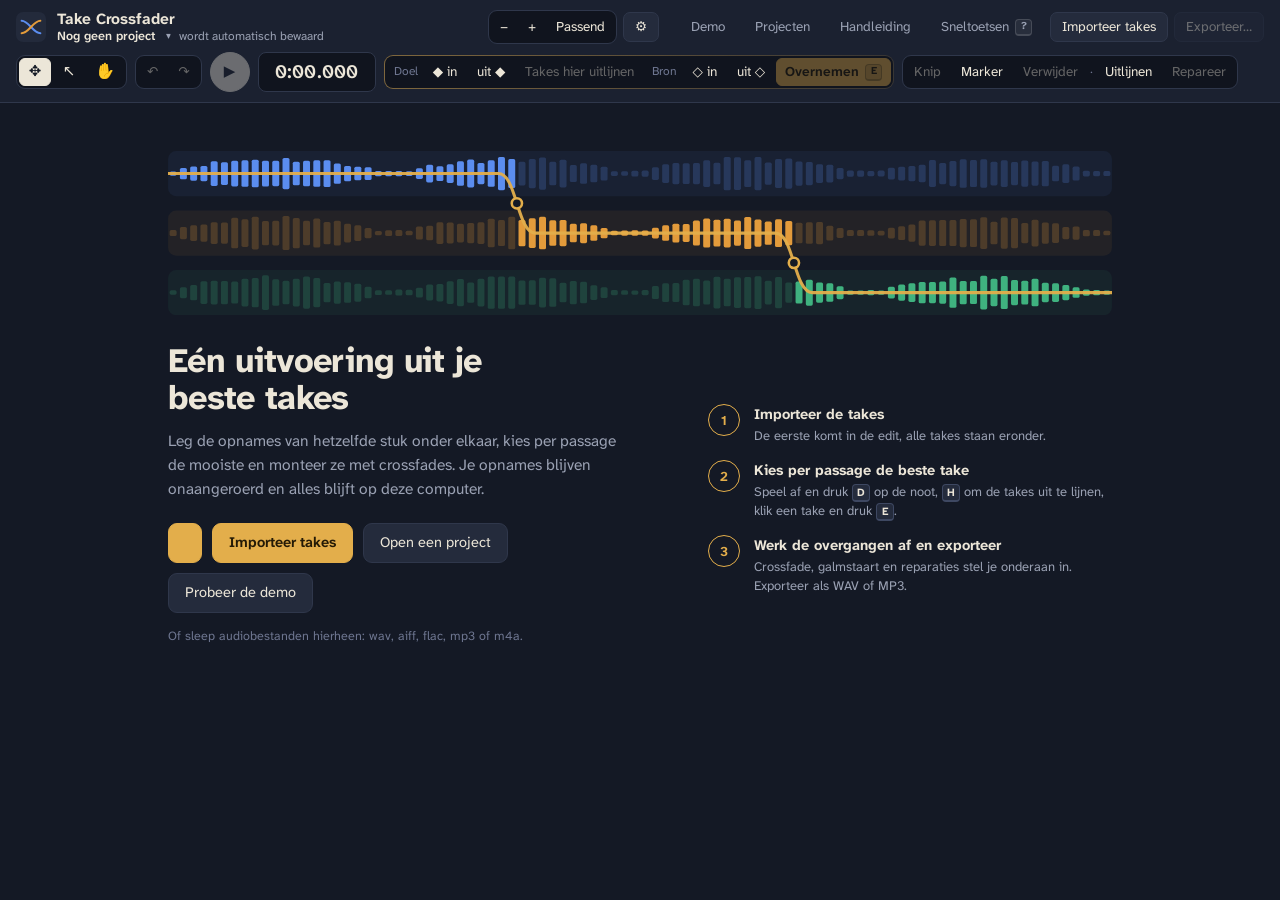
==== commit 9ac83825: "Open on the start screen, with 'Verder met …' for the last project The app no longer jumps straight " ====
--- a/audio-editor/index.html
+++ b/audio-editor/index.html
@@ -345,6 +345,7 @@
         <h1>Eén uitvoering uit je beste takes</h1>
         <p class="lead">Leg de opnames van hetzelfde stuk onder elkaar, kies per passage de mooiste en monteer ze met crossfades. Je opnames blijven onaangeroerd en alles blijft op deze computer.</p>
         <div class="acts">
+          <button id="welResume" class="primary" hidden></button>
           <button id="welImport" class="primary">Importeer takes</button>
           <button id="welOpen">Open een project</button>
           <button id="welDemo">Probeer de demo</button>
@@ -454,7 +455,7 @@
   project: null, loading: false,
   drag: null, dirty: true, xfView: null,
   meter: 0,
-  tailDef: { len: 2.5, gain: -6, lp: 0 }, pick: null,
+  tailDef: { len: 2.5, gain: -6, lp: 0, mode: 'blend' }, pick: null,
   bypass: false, repAmt: 0.6, repSens: 5, repBright: 0, repCache: null,
 };
 
@@ -690,7 +691,13 @@
        donor = { takeId, offset }: in plaats van A zelf een stuk galm uit een take waar het koor echt stopt
    Tijdens de crossfade zakt A naar het staartvolume (de staart komt op terwijl A uitfadet); daarna sterft hij uit.
    De staart is een eigen laag in afspelen, voorvertoning en export; clips en bronnen veranderen niet. */
-const TAIL_MIN = 0.5, TAIL_MAX = 8;
+const TAIL_MIN = 0.5, TAIL_MAX = 8, TAIL_MAX_NAT = 30;
+/* Twee standen:
+   'blend'   : wegmengen — de staart begint op het ingestelde volume en zakt snel weg (voor wissels midden in een frase);
+   'natural' : natuurlijk uitklinken — de opname klinkt onbewerkt door op vol volume, zonder filter, tot de galm weg is;
+               alleen de laatste halve seconde krijgt een korte fade. Voor delen na een fermate, variaties, slotakkoorden. */
+const isNat = (tl) => tl && tl.mode === 'natural';
+const tailMax = (tl) => (isNat(tl) ? TAIL_MAX_NAT : TAIL_MAX);
 function tailLayers(env = envelopes()) {
   const out = [];
   for (const j of junctions()) {
@@ -703,7 +710,7 @@
     const avail = Math.max(0, take.buffer.duration - src0 - (E - L0));     // bronmateriaal na het eind van A
     const len = Math.min(tl.len, avail);
     out.push({ j, a, tl, take, donor: !!dn, L0, E, L1: E + len, src0, avail, fout: e.fout, shape: e.foutShape,
-      g: dbLin((dn ? 0 : a.gain || 0) + (tl.gain || 0)), lp: tl.lp || 0, dead: len < 0.02 });
+      g: dbLin((dn ? 0 : a.gain || 0) + (tl.gain || 0)), lp: isNat(tl) ? 0 : tl.lp || 0, nat: isNat(tl), dead: len < 0.02 });
   }
   return out;
 }
@@ -712,9 +719,47 @@
 function tailEnvAt(L, t) {
   if (L.dead || t < L.L0 || t >= L.L1) return 0;
   if (t < L.E) return L.g * (1 - SHAPES[L.shape].f((L.E - t) / L.fout));
+  if (L.nat) {                                   // onbewerkt laten doorklinken; alleen het allerlaatste stukje uitfaden
+    const F = Math.min(0.5, (L.L1 - L.E) / 3), r = L.L1 - t;
+    return r >= F ? L.g : L.g * (0.5 - 0.5 * Math.cos(Math.PI * r / F));
+  }
   const v = (t - L.E) / (L.L1 - L.E);
   // eigen take: eerst snel zakken, dan lang zacht na (de take zingt door); donor: de galm sterft zelf al uit
   return L.g * (L.donor ? 0.5 + 0.5 * Math.cos(Math.PI * v) : (1 - v) * (1 - v));
+}
+/**
+ * Hoe lang klinkt de galm na de knip nog door? Meet het niveau (per 50 ms) van wat de staart afspeelt en zoek
+ * waar het tot op de ruis van de opname is gezakt (de stilste stukken van de take, +4 dB). null = niet te meten.
+ */
+function galmLength(L) {
+  const take = L.take, d = take.data, sr = take.buffer.sampleRate, n = d[0].length, hop = Math.round(sr * 0.05);
+  const rmsAt = (s0) => { let q = 0; const a = Math.max(0, s0), b = Math.min(n, s0 + hop); if (b <= a) return 0; for (let k = a; k < b; k++) { let v = 0; for (const ch of d) v += ch[k]; v /= d.length; q += v * v; } return Math.sqrt(q / (b - a)); };
+  const all = []; for (let s0 = 0; s0 + hop <= n; s0 += hop * 4) all.push(rmsAt(s0));
+  all.sort((x, y) => x - y);
+  const floor = all[Math.floor(all.length * 0.05)] || 0, th = Math.max(floor * dbLin(4), 1e-5);
+  const start = Math.round((L.src0 + (L.E - L.L0)) * sr), maxF = Math.floor(Math.min(L.avail, TAIL_MAX_NAT) / 0.05);
+  const fr = []; for (let i = 0; i < maxF; i++) fr.push(rmsAt(start + i * hop));
+  if (!fr.length) return null;
+  for (let i = 0; i < fr.length; i++) {                 // eerste moment waarna het een hele seconde onder de drempel blijft
+    let quiet = true;
+    for (let k = i; k < Math.min(fr.length, i + 20); k++) if (fr[k] > th) { quiet = false; break; }
+    if (quiet && i + 20 <= fr.length) return { len: clamp(i * 0.05 + 0.5, TAIL_MIN, TAIL_MAX_NAT), found: true };
+  }
+  return { len: clamp(fr.length * 0.05, TAIL_MIN, TAIL_MAX_NAT), found: false };
+}
+/** Natuurlijk uitklinken: vol volume, geen filter, lengte tot de galm weg is. */
+function setNatural(j, on) {
+  const tl = j.a.tail; if (!tl) return;
+  let note = '';
+  mutate(() => {
+    if (!on) { tl.mode = 'blend'; tl.len = Math.min(tl.len, TAIL_MAX); if (tl.gain === 0) tl.gain = -6; return; }
+    tl.mode = 'natural'; tl.gain = 0; tl.lp = 0; tl.len = TAIL_MAX_NAT;
+    const L = tailOf(j), r = L && !L.dead ? galmLength(L) : null;
+    if (r) { tl.len = r.len; note = r.found ? `De galm is na ${r.len.toFixed(1)} s weg; zo lang klinkt de opname door.` : `De opname houdt na ${r.len.toFixed(1)} s op; tot daar klinkt hij door.`; }
+    else tl.len = 3;
+  });
+  rememberTail(tl);
+  if (on) toast('Natuurlijk uitklinken: de opname klinkt onbewerkt door. ' + note);
 }
 /** Eind van wat er klinkt: de edit plus een eventuele galmstaart die voorbij de laatste clip doorloopt. */
 function mixEnd() { return tailLayers().reduce((m, L) => (L.dead ? m : Math.max(m, L.L1)), editEnd()); }
@@ -727,12 +772,13 @@
 }
 function toggleTail(j) {
   mutate(() => { if (j.a.tail) delete j.a.tail; else j.a.tail = { ...S.tailDef }; });
+  if (j.a.tail && isNat(j.a.tail)) { const L = tailOf(j), r = L && !L.dead ? galmLength(L) : null; if (r) { j.a.tail.len = r.len; S.dirty = true; renderInspector(); } }
   const L = j.a.tail && tailOf(j);
   toast(!j.a.tail ? 'Galmstaart uit'
     : L && L.dead ? 'Galmstaart aan, maar de take houdt hier op: er is geen galm om te laten doorklinken. Kies een donor-galm.'
     : `Galmstaart aan: "${takeOf(j.a.takeId).name}" klinkt ${L.L1 - L.E < j.a.tail.len - 0.05 ? (L.L1 - L.E).toFixed(1) + ' s (tot het eind van de take)' : j.a.tail.len.toFixed(1) + ' s'} door onder de nieuwe take`);
 }
-function rememberTail(tl) { S.tailDef = { len: tl.len, gain: tl.gain, lp: tl.lp || 0 }; saveSettings(); }
+function rememberTail(tl) { S.tailDef = { len: tl.len, gain: tl.gain, lp: tl.lp || 0, mode: isNat(tl) ? 'natural' : 'blend' }; saveSettings(); }
 /** Donor-galm: het in een take geselecteerde stuk (waar het koor stopt) komt onder de overgang te liggen. */
 function applyDonor() {
   const pk = S.pick, r = S.range;
@@ -742,11 +788,11 @@
   if (!a || !tk || !junctionOf(pk.a, pk.b)) return;
   const t0 = Math.min(r.t0, r.t1), t1 = Math.max(r.t0, r.t1);
   mutate(() => {
-    a.tail = { ...(a.tail || S.tailDef), gain: a.tail && a.tail.donor ? a.tail.gain : 0, len: clamp(t1 - t0, TAIL_MIN, TAIL_MAX), donor: { takeId: tk.id, offset: Math.max(0, t0 - tk.sync) } };
+    a.tail = { ...(a.tail || S.tailDef), gain: a.tail && a.tail.donor ? a.tail.gain : 0, len: clamp(t1 - t0, TAIL_MIN, tailMax(a.tail || S.tailDef)), donor: { takeId: tk.id, offset: Math.max(0, t0 - tk.sync) } };
     S.range = null;
     S.sel = { kind: 'junction', a: pk.a, b: pk.b };
   });
-  toast(`Donor-galm uit "${tk.name}" (${fmt(t0 - tk.sync, 1)} in de take, ${clamp(t1 - t0, TAIL_MIN, TAIL_MAX).toFixed(1)} s) ligt nu onder de overgang. Beluister met A.`);
+  toast(`Donor-galm uit "${tk.name}" (${fmt(t0 - tk.sync, 1)} in de take, ${a.tail.len.toFixed(1)} s) ligt nu onder de overgang. Beluister met A.`);
 }
 
 /**
@@ -1836,7 +1882,7 @@
     g.fillRect(Math.round(xb) - 1.5, by, 3, TAIL_H);
     if (xb - xE > 70) {
       g.font = '10px ' + UI_FONT; g.textBaseline = 'top'; g.textAlign = 'right';
-      g.fillText(`${L.donor ? 'donor-galm' : 'galm'} ${(L.L1 - L.E).toFixed(1)} s`, xb - 5, by + 2);
+      g.fillText(`${L.donor ? 'donor-galm' : 'galm'}${L.nat ? ', origineel' : ''} ${(L.L1 - L.E).toFixed(1)} s`, xb - 5, by + 2);
       g.textAlign = 'left';
     }
   });
@@ -2221,7 +2267,7 @@
       <li><b>Kuchje, tik of stoelgeschuif?</b> Selecteer de clip of take en druk <kbd>R</kbd>: sleep in het spectrogram een rechthoek om het bijgeluid en kies <i>Dempen</i> of <i>Opvullen</i>, of laat tikken automatisch zoeken. <kbd>X</kbd> vergelijkt met het origineel.</li>
       <li>Werken je takes niet op een klik? Selecteer een take en gebruik <i>Auto-sync</i> of <kbd>Alt</kbd>+sleep de take-baan om hem uit te lijnen.</li>
       <li><b>Exporteer</b> de edit als WAV. Alles is niet-destructief: je bronbestanden worden nooit aangepast en blijven op je eigen apparaat.</li>
-      <li>Je werk wordt <b>automatisch bewaard</b> als project, inclusief de audio, op dit apparaat. Bij het openen ga je verder waar je was; via <b>Projecten</b> open je eerdere projecten of begin je een nieuw.</li>
+      <li>Je werk wordt <b>automatisch bewaard</b> als project, inclusief de audio, op dit apparaat. Bij het openen kies je op het startscherm <i>Verder met …</i>; via <b>Projecten</b> open je eerdere projecten of begin je een nieuw.</li>
     </ol>
     <p>Uitgebreide werkwijzen per situatie staan in de <a href="handleiding.pdf" target="_blank">handleiding</a>.</p>
     </div>
@@ -2297,11 +2343,14 @@
   const L = tailOf(j), dn = L && L.donor ? takeOf(tl.donor.takeId) : null;
   const picking = S.pick && S.pick.a === j.a.id;
   const short = L && !L.dead && L.L1 - L.E < tl.len - 0.05;
+  const nat = isNat(tl), MX = tailMax(tl);
   return `<div class="row">${head}
-      <label>Lengte <input type="range" id="tlLenR" min="${TAIL_MIN}" max="${TAIL_MAX}" step="0.1" value="${tl.len}" style="width:140px"><input type="number" id="tlLen" min="${TAIL_MIN}" max="${TAIL_MAX}" step="0.1" value="${tl.len.toFixed(1)}" style="width:60px"> s</label>
+      <label title="Natuurlijk uitklinken: je hoort de opname zelf, onbewerkt, op vol volume tot de galm weg is (voor een nieuw deel na een fermate, variaties). Wegmengen: de staart zakt snel weg onder de nieuwe take (voor wissels midden in een frase).">Verloop <select id="tlMode"><option value="natural"${nat ? ' selected' : ''}>Natuurlijk uitklinken (origineel)</option><option value="blend"${nat ? '' : ' selected'}>Wegmengen onder de nieuwe take</option></select></label>
+      <label>Lengte <input type="range" id="tlLenR" min="${TAIL_MIN}" max="${MX}" step="0.1" value="${tl.len}" style="width:140px"><input type="number" id="tlLen" min="${TAIL_MIN}" max="${MX}" step="0.1" value="${tl.len.toFixed(1)}" style="width:60px"> s</label>
+      ${nat ? '<button id="tlAuto" title="Meet waar de galm in de opname tot op de ruis is gezakt en zet de lengte daarop">Tot de galm weg is</button>' : ''}
       <label>Volume <input type="range" id="tlGainR" min="-30" max="6" step="0.5" value="${tl.gain}" style="width:110px"><input type="number" id="tlGain" min="-60" max="12" step="0.5" value="${tl.gain.toFixed(1)}" style="width:64px"> dB</label>
-      <label title="Laagdoorlaatfilter op de staart: medeklinkers en directe klank verdwijnen, de (doffe) galm blijft. Lager = doffer."><input type="checkbox" id="tlLpOn"${tl.lp ? ' checked' : ''}> Doffer</label>
-      ${tl.lp ? `<label>tot <input type="number" id="tlLp" min="200" max="12000" step="100" value="${tl.lp}"> Hz</label>` : ''}
+      ${nat ? '' : `<label title="Laagdoorlaatfilter op de staart: medeklinkers en directe klank verdwijnen, de (doffe) galm blijft. Lager = doffer."><input type="checkbox" id="tlLpOn"${tl.lp ? ' checked' : ''}> Doffer</label>
+      ${tl.lp ? `<label>tot <input type="number" id="tlLp" min="200" max="12000" step="100" value="${tl.lp}"> Hz</label>` : ''}`}
       <button id="tlSolo" title="Speelt alleen de galmstaart, zonder de clips">▶ Alleen de galm</button>
     </div>
     <div class="row">
@@ -2311,6 +2360,7 @@
       <span class="hint">${picking ? '<b>Sleep nu in een take-baan</b> over de galm: begin waar het koor stopt en sleep zo ver als de galm moet duren.'
         : L && L.dead ? '<b>Let op:</b> deze take houdt bij de knip op, er is geen galm om te laten doorklinken. Kies een donor-galm.'
         : short ? `De ${dn ? 'donor-take' : 'take'} houdt ${(L.L1 - L.E).toFixed(1)} s na de knip op; langer dan dat kan de galm dus niet klinken.`
+        : nat ? 'Je hoort de opname zelf, onbewerkt; alleen de laatste halve seconde fadet uit. De lengte van de crossfade is de fade-in van de nieuwe take.'
         : 'De lichte strook onderin de EDIT-baan is de galm; sleep het eind om de lengte te veranderen.'}</span>
     </div>`;
 }
@@ -2323,11 +2373,18 @@
   const done = () => { live.undo = false; rememberTail(a.tail); afterEdit(); };
   $('tlLenR').oninput = (e) => liveSet(() => { a.tail.len = +e.target.value; $('tlLen').value = a.tail.len.toFixed(1); });
   $('tlLenR').onchange = done;
-  $('tlLen').onchange = (e) => { mutate(() => { a.tail.len = clamp(+e.target.value || S.tailDef.len, TAIL_MIN, TAIL_MAX); }); rememberTail(a.tail); };
+  $('tlLen').onchange = (e) => { mutate(() => { a.tail.len = clamp(+e.target.value || S.tailDef.len, TAIL_MIN, tailMax(a.tail)); }); rememberTail(a.tail); };
+  $('tlMode').onchange = (e) => setNatural(j, e.target.value === 'natural');
+  if ($('tlAuto')) $('tlAuto').onclick = () => {
+    const L = tailOf(j), r = L && !L.dead ? galmLength(L) : null;
+    if (!r) { toast('Er is hier geen galm om te meten'); return; }
+    mutate(() => { a.tail.len = r.len; }); rememberTail(a.tail);
+    toast(r.found ? `De galm is na ${r.len.toFixed(1)} s tot op de ruis gezakt` : `De opname houdt na ${r.len.toFixed(1)} s op; langer kan niet`);
+  };
   $('tlGainR').oninput = (e) => liveSet(() => { a.tail.gain = +e.target.value; $('tlGain').value = a.tail.gain.toFixed(1); });
   $('tlGainR').onchange = done;
   $('tlGain').onchange = (e) => { mutate(() => { a.tail.gain = clamp(+e.target.value || 0, -60, 12); }); rememberTail(a.tail); };
-  $('tlLpOn').onchange = (e) => { mutate(() => { a.tail.lp = e.target.checked ? (S.tailDef.lp || 2500) : 0; }); if (a.tail.lp) rememberTail(a.tail); };
+  if ($('tlLpOn')) $('tlLpOn').onchange = (e) => { mutate(() => { a.tail.lp = e.target.checked ? (S.tailDef.lp || 2500) : 0; }); if (a.tail.lp) rememberTail(a.tail); };
   if ($('tlLp')) $('tlLp').onchange = (e) => { mutate(() => { a.tail.lp = clamp(Math.round(+e.target.value || 2500), 200, 12000); }); rememberTail(a.tail); };
   $('tlSolo').onclick = () => { if (S.playing) { stop(); return; } playTailOnly(j); };
   $('tlDonor').onclick = () => {
@@ -3182,7 +3239,7 @@
       <span class="group"><button id="alPA">▶ A</button><button id="alPB">▶ B</button><button id="alPAB" title="Beide tegelijk: hoe beter uitgelijnd, hoe voller en minder zwiepend het klinkt">▶ A + B samen</button></span>
       <button id="alClose">Sluiten</button>
     </div>
-    <p class="hint">Sleep in rij <b>B</b> of in de onderste rij om B te verschuiven. Sleep in rij <b>A</b> of veeg met twee vingers om door de tijd te schuiven; knijp (of ⌘ + twee vingers) om te zoomen. Pijltjes ←/→ verschuiven B 1 ms, met Shift 10 ms, met ⌥ 1 sample.${s.mode === 'clips' ? ' Lichte vlakken = het deel van de clip dat in de edit klinkt; gele lijnen = de crossfade.' : ''}</p>`;
+    <p class="hint">Sleep in rij <b>B</b> of in de onderste rij om B te verschuiven. Sleep in rij <b>A</b> of veeg met twee vingers om door de tijd te schuiven; knijp (of ⌘ + twee vingers) om te zoomen. Pijltjes ←/→ verschuiven B 1 ms, met Shift 10 ms, met ⌥ 1 sample.${s.mode === 'clips' ? ' Lichte vlakken = het deel van de clip dat in de edit klinkt; gouden lijnen = de crossfade.' : ''}</p>`;
   if (s.mode === 'takes') {
     const pick = (which, other) => (e) => {
       s[which] = +e.target.value;
@@ -3844,7 +3901,7 @@
     <div class="row">
       <span class="group">Zoom <button id="rpZo">−</button><button id="rpZi">+</button><button id="rpPrev" title="Eerder">◀</button><button id="rpNext" title="Later">▶</button></span>
       <label>Helderheid <select id="rpBright">${[[0, 'normaal'], [12, 'meer'], [24, 'veel (zachte passages)']].map(([v, l]) => `<option value="${v}"${v === S.repBright ? ' selected' : ''}>${l}</option>`).join('')}</select></label>
-      <button id="rpPlay" class="primary" title="Speelt de take rond het gebied of de gekozen reparatie, anders vanaf de gele cursor. Nogmaals: stop.">▶ Beluister <kbd>Spatie</kbd></button>
+      <button id="rpPlay" class="primary" title="Speelt de take rond het gebied of de gekozen reparatie, anders vanaf de gouden cursor. Nogmaals: stop.">▶ Beluister <kbd>Spatie</kbd></button>
       ${clip ? '<button id="rpPlayEdit" title="Speelt de edit rond dit stuk, met de overgangen erbij">▶ In de edit</button>' : ''}
       <button id="rpAB"${S.bypass ? ' class="act"' : ''} title="Vergelijk: schakel alle reparaties tijdelijk uit en hoor het origineel">${S.bypass ? 'A/B: je hoort het origineel' : 'A/B: origineel'} <kbd>X</kbd></button>
       <button id="rpClose">Sluiten</button>
@@ -3980,7 +4037,7 @@
     const h = hitEdit(x, y);
     if (!h) { d.type = 'pan'; d.view0 = S.view; select(null); }   // leeg vlak: slepen schuift het beeld, klikken zet de afspeelkop
     else if (h.type === 'tail') {
-      d.type = 'tail'; d.a = h.L.a; d.max = Math.min(TAIL_MAX, h.L.avail);
+      d.type = 'tail'; d.a = h.L.a; d.max = Math.min(tailMax(h.L.tl), h.L.avail);
       if (!(S.sel && S.sel.kind === 'junction' && S.sel.a === h.L.j.a.id)) select({ kind: 'junction', a: h.L.j.a.id, b: h.L.j.b.id });
     }
     else if (h.type === 'junction') {
@@ -4748,7 +4805,7 @@
   if (typeof o.repAmt === 'number') S.repAmt = clamp(o.repAmt, 0.1, 1);
   if ([3, 5, 7, 9].includes(o.repSens)) S.repSens = o.repSens;
   if ([0, 12, 24].includes(o.repBright)) S.repBright = o.repBright;
-  if (o.tail && typeof o.tail.len === 'number' && typeof o.tail.gain === 'number') S.tailDef = { len: clamp(o.tail.len, TAIL_MIN, TAIL_MAX), gain: o.tail.gain, lp: +o.tail.lp || 0 };
+  if (o.tail && typeof o.tail.len === 'number' && typeof o.tail.gain === 'number') S.tailDef = { len: clamp(o.tail.len, TAIL_MIN, o.tail.mode === 'natural' ? TAIL_MAX_NAT : TAIL_MAX), gain: o.tail.gain, lp: +o.tail.lp || 0, mode: o.tail.mode === 'natural' ? 'natural' : 'blend' };
 }
 function applySettingsUI() {
   setTool(S.tool, true);
@@ -4816,9 +4873,16 @@
   let list = [];
   try { list = await dbAll('projects'); } catch (_) { list = []; }
   list.sort((a, b) => b.updated - a.updated);
+  const last = list.find((p) => p.id === store.get('last')) || list[0], rb = $('welResume');
+  rb.hidden = !last; $('welImport').classList.toggle('primary', !last);
+  if (last) {
+    rb.textContent = `Verder met “${last.name}”`;
+    rb.title = `Open het project waar je het laatst aan werkte (${new Date(last.updated).toLocaleString('nl-NL', { day: 'numeric', month: 'short', hour: '2-digit', minute: '2-digit' })})`;
+    rb.onclick = () => loadProject(last.id).catch((err) => { busy(false); toast('Openen mislukt: ' + (err.message || err)); });
+  }
   if (!list.length) { el.hidden = true; return; }
   el.hidden = false;
-  el.innerHTML = `<h2>Verder met een project</h2><div class="plist">${list.slice(0, 4).map((p) => `
+  el.innerHTML = `<h2>Recente projecten</h2><div class="plist">${list.slice(0, 4).map((p) => `
     <div class="pitem"><span class="pname">${esc(p.name)}</span>
       <span class="pmeta">${p.takes.length} take${p.takes.length === 1 ? '' : 's'}, edit ${fmt(p.length || 0, 0)} · ${new Date(p.updated).toLocaleString('nl-NL', { day: 'numeric', month: 'short', hour: '2-digit', minute: '2-digit' })}</span>
       <button data-wopen="${p.id}">Openen</button></div>`).join('')}</div>`;
@@ -4859,13 +4923,8 @@
 renderInspector();
 updateButtons();
 requestAnimationFrame(frame);
-// verder waar je gebleven was
-(async () => {
-  const last = store.get('last');
-  if (!last) return;
-  try { await loadProject(last); }
-  catch (err) { console.warn(err); store.set('last', null); busy(false); }
-})();
+// bij het openen: het startscherm, met bovenaan 'Verder met …' voor het laatste project
+fillRecent();
 </script>
 </body>
 </html>
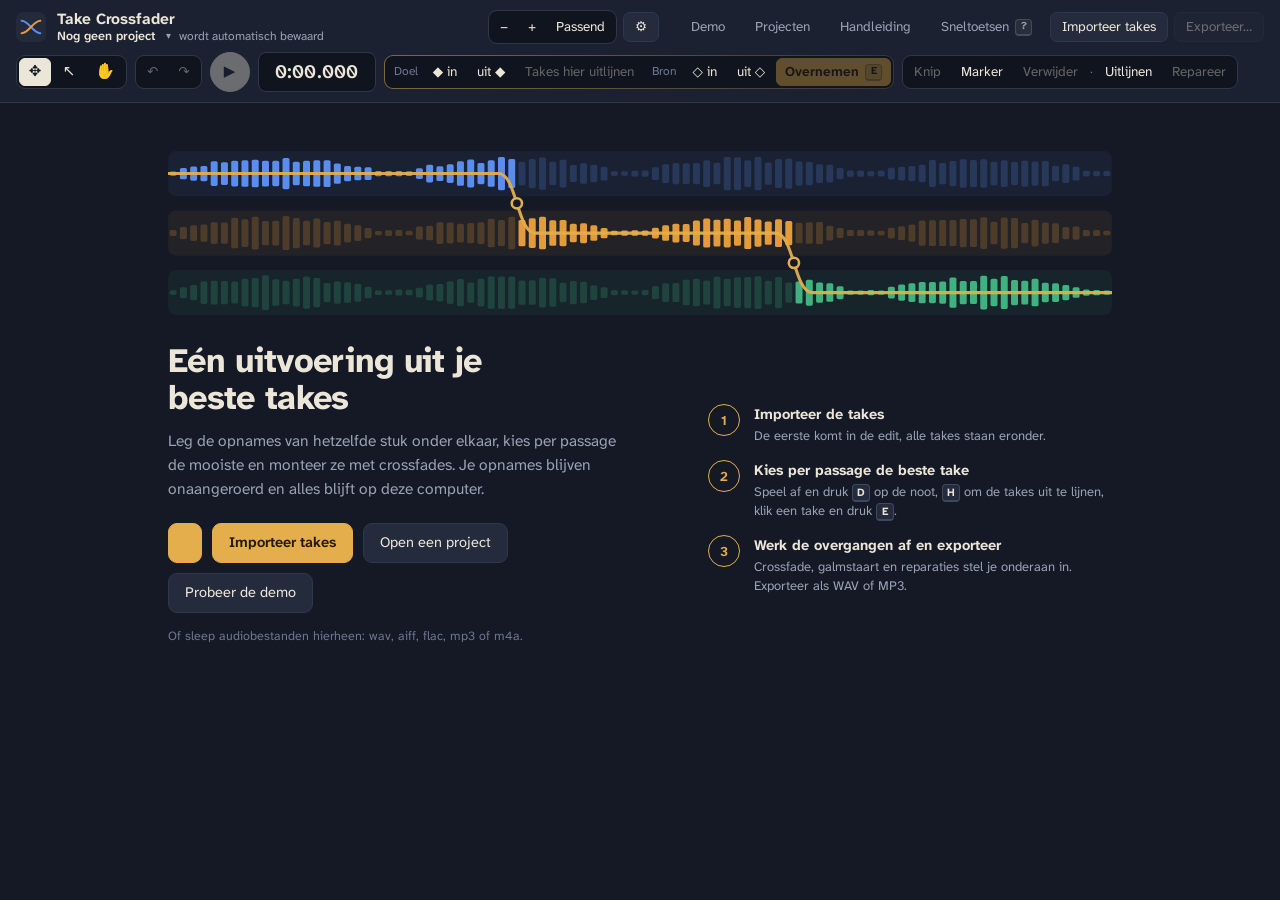
==== commit c0ea4e22: "Fragments (virtual takes), collapsible lanes, ↑/↓ lane switching Compare performances of the same pa" ====
--- a/audio-editor/index.html
+++ b/audio-editor/index.html
@@ -139,6 +139,16 @@
 button kbd { height: 17px; min-width: 17px; font-size: 10.5px; background: rgba(255,255,255,.06); border-color: rgba(255,255,255,.14); color: var(--muted); }
 
 /* instellingen (tandwiel) */
+.menu { margin: 0; inset: auto; position: fixed; padding: 6px; min-width: 230px; background: var(--panel); color: var(--text); border: 1px solid var(--line2); border-radius: 10px; box-shadow: 0 18px 40px rgba(4,6,12,.55); }
+.menu button { display: flex; width: 100%; justify-content: space-between; background: none; border-color: transparent; height: 32px; }
+.menu button:hover:not(:disabled) { background: var(--panel2); border-color: transparent; }
+.menu hr { border: 0; border-top: 1px solid var(--line); margin: 5px 2px; }
+#closeDlg { width: min(520px, calc(100vw - 40px)); padding: 22px 24px; background: var(--panel); color: var(--text); border: 1px solid var(--line2); border-radius: 14px; box-shadow: 0 24px 60px rgba(4,6,12,.6); }
+#closeDlg::backdrop { background: rgba(8,10,16,.6); }
+#closeDlg h2 { margin: 0 0 6px; font-size: 18px; }
+#closeDlg .choices { display: grid; grid-template-columns: 1fr 1fr; gap: 8px; margin: 16px 0 12px; }
+#closeDlg .choices button { height: 38px; }
+#closeDlg .small { font-size: 12px; margin: 0; }
 #setPop {
   margin: 0; inset: auto; position: fixed; padding: 14px 16px; width: 300px;
   background: var(--panel); color: var(--text); border: 1px solid var(--line2); border-radius: 10px;
@@ -169,6 +179,13 @@
 .head .sw { width: 10px; height: 10px; border-radius: 50%; flex: none; box-shadow: 0 0 0 2px rgba(255,255,255,.06); }
 .head .meta { color: var(--muted); font-size: 11.5px; display: flex; align-items: center; gap: 7px; font-variant-numeric: tabular-nums; }
 .head button { height: 22px; padding: 0 8px; font-size: 11.5px; border-radius: 6px; }
+.head .name button.fold, .head .name button.unfrag { height: 20px; min-width: 18px; padding: 0; background: none; border-color: transparent; color: var(--muted); font-size: 11px; flex: none; }
+.head .name button.fold:hover, .head .name button.unfrag:hover { color: var(--text); background: var(--panel2); }
+.head .name button.unfrag { margin-left: auto; font-size: 14px; }
+.head.frag { padding-left: 18px; background: #192030; }
+.head.frag .sw { border-radius: 2px; }
+.head.folded { padding-top: 0; padding-bottom: 0; }
+.head.folded .name { font-weight: 500; font-size: 12px; }
 .head:hover:not(.ruler):not(.edit):not(.placeholder) { background: #1f2636; }
 .head.sel { background: #222a3c; border-left-color: var(--c, var(--accent)); }
 .head.placeholder { color: var(--faint); font-size: 11.5px; cursor: default; }
@@ -281,7 +298,7 @@
       <svg viewBox="0 0 512 512" aria-hidden="true"><rect width="512" height="512" rx="120" fill="#232a3b"/><g fill="none" stroke-linecap="round" stroke-width="34"><path d="M96 150 C 220 150, 292 362, 416 362" stroke="#5b8def"/><path d="M96 362 C 220 362, 292 150, 416 150" stroke="#e39b3b"/></g></svg>
       <div class="bt">
         <strong>Take Crossfader</strong>
-        <span class="sub"><button id="projName" title="Projecten openen, hernoemen of een nieuw project beginnen">Nog geen project</button><span id="saveState">wordt automatisch bewaard</span></span>
+        <span class="sub"><button id="projName" popovertarget="projMenu" title="Project: bewaren, sluiten, verwijderen, andere projecten">Nog geen project</button><span id="saveState">wordt automatisch bewaard</span></span>
       </div>
     </div>
     <div class="view">
@@ -322,6 +339,14 @@
     <span class="grp" role="group" aria-label="Bewerken">
       <button id="splitBtn" title="Knip de clip op de afspeelkop (S)">Knip</button><button id="markBtn" title="Marker op de afspeelkop, ook tijdens het afspelen (M). Naar vorige/volgende marker: , en .">Marker</button><button id="deleteBtn" title="Verwijder selectie (Delete)">Verwijder</button><span class="arrow" aria-hidden="true">·</span><button id="alignBtn" title="Twee takes, of de twee kanten van een geselecteerde crossfade, groot onder en over elkaar uitlijnen">Uitlijnen</button><button id="repairBtn" title="Bijgeluiden repareren (R): kuchje, tik, stoelgeschuif of verkeer wegwerken in het spectrogram van de geselecteerde clip of take">Repareer</button></span>
   </div>
+  <div id="projMenu" popover class="menu">
+    <button id="pmSave">Nu bewaren</button>
+    <button id="pmFile">Als bestand bewaren…</button>
+    <button id="pmRename">Naam wijzigen…</button>
+    <hr>
+    <button id="pmClose">Project sluiten… <kbd>⌘⇧W</kbd></button>
+    <button id="pmAll">Alle projecten</button>
+  </div>
   <div id="setPop" popover>
     <h3>Instellingen</h3>
     <label class="opt"><input type="checkbox" id="rtsChk" checked> Terug naar start<small>Na stoppen springt de afspeelkop terug naar waar je begon met afspelen.</small></label>
@@ -361,6 +386,17 @@
     </div>
   </section>
 </main>
+<dialog id="closeDlg" aria-labelledby="closeTitle">
+  <h2 id="closeTitle" tabindex="-1" autofocus>Project sluiten</h2>
+  <p id="closeInfo" class="hint"></p>
+  <div class="choices">
+    <button id="cdKeep" class="primary">Bewaren en sluiten</button>
+    <button id="cdFile">Ook als bestand bewaren…</button>
+    <button id="cdDel" class="danger">Verwijderen…</button>
+    <button id="cdCancel" class="ghost">Annuleren</button>
+  </div>
+  <p class="hint small">Je werk wordt ook zonder dit venster steeds automatisch bewaard. Verwijderen haalt de edit én de bewaarde audio van dit project weg uit de app; je originele opnames op je computer blijven staan.</p>
+</dialog>
 <dialog id="keysDlg" aria-labelledby="keysTitle">
   <header><h2 id="keysTitle" tabindex="-1" autofocus>Sneltoetsen</h2><button id="keysClose" class="ghost" aria-label="Sluiten">Sluiten <kbd>Esc</kbd></button></header>
   <div class="cols">
@@ -371,6 +407,7 @@
       <dt><kbd>←</kbd> <kbd>→</kbd></dt><dd>Afspeelkop 1 s (<kbd>⇧</kbd> 0,1 s)</dd>
       <dt><kbd>M</kbd></dt><dd>Marker zetten</dd>
       <dt><kbd>,</kbd> <kbd>.</kbd></dt><dd>Vorige / volgende marker</dd>
+      <dt><kbd>↑</kbd> <kbd>↓</kbd></dt><dd>Naar de baan erboven / eronder; tijdens het afspelen meteen wisselen</dd>
     </dl></section>
     <section><h3>Montage</h3><dl>
       <dt><kbd>D</kbd> <kbd>⇧D</kbd></dt><dd>Doel in / uit</dd>
@@ -379,6 +416,8 @@
       <dt><kbd>E</kbd></dt><dd>Overnemen</dd>
       <dt><kbd>⌥E</kbd></dt><dd>Overnemen, alles erna vervangen</dd>
       <dt><kbd>Esc</kbd></dt><dd>Punten en selectie wissen</dd>
+      <dt><kbd>⌘C</kbd></dt><dd>Selectie in een take kopiëren als fragment</dd>
+      <dt><kbd>⌘V</kbd></dt><dd>Fragment plakken onder de opname, uitgelijnd op de afspeelkop</dd>
     </dl></section>
     <section><h3>Bewerken</h3><dl>
       <dt><kbd>S</kbd></dt><dd>Knippen op de afspeelkop</dd>
@@ -387,6 +426,7 @@
       <dt><kbd>⌘A</kbd></dt><dd>Alle clips selecteren</dd>
       <dt><kbd>⌥←</kbd> <kbd>⌥→</kbd></dt><dd>Clips 10 ms verschuiven (<kbd>⇧</kbd> 1 s)</dd>
       <dt><kbd>1</kbd> <kbd>2</kbd> <kbd>3</kbd></dt><dd>Verplaatsen · selecteren · hand</dd>
+      <dt><kbd>⌘⇧W</kbd></dt><dd>Project sluiten (bewaren of verwijderen)</dd>
     </dl></section>
     <section><h3>Crossfade geselecteerd</h3><dl>
       <dt><kbd>←</kbd> <kbd>→</kbd></dt><dd>Knippunt 1 ms (<kbd>⇧</kbd> 10 ms)</dd>
@@ -429,7 +469,7 @@
    ===================================================================== */
 
 const $ = (id) => document.getElementById(id);
-const RULER = 26, EDIT_H = 150, TAKE_H = 76, TAIL_H = 30;
+const RULER = 26, EDIT_H = 150, TAKE_H = 76, TAIL_H = 30, FOLD_H = 26;
 // Glas-in-lood: kobalt, amber, smaragd, robijn, violet, turkoois, roze, oker
 const COLORS = ['#5b8def', '#e39b3b', '#3fb27f', '#d95c7a', '#a67fe0', '#2fb5b3', '#e58bb8', '#c9b24a'];
 const OLD_COLORS = ['#4f9dff', '#ff9f43', '#2ed573', '#e056fd', '#ffd32a', '#ff6b81', '#1dd1a1', '#a29bfe'];
@@ -464,12 +504,48 @@
 const dbLin = (db) => Math.pow(10, db / 20);
 const end = (c) => c.start + c.dur;
 const takeOf = (id) => S.takes.find((t) => t.id === id);
+/* ---------- fragmenten (virtuele takes) ----------
+   Een fragment is een eigen baan die verwijst naar een stuk [win0, win1] (in seconden in de bron) van een opname.
+   Het heeft een eigen sync, naam en kleur, maar deelt audio, golfvorm en reparaties met de opname:
+   er wordt niets gekopieerd en de opname verandert niet. Clips uit een fragment verwijzen naar dezelfde bron-tijden,
+   dus een fragment weghalen laat de edit klinken zoals hij was (de clips gaan dan over naar de opname). */
+const realTakes = () => S.takes.filter((t) => !t.frag);
+const rootOf = (t) => (t && t.frag ? takeOf(t.parent) || t : t);
+/** Venster van een baan in bron-seconden: het hele bestand, of het stuk van een fragment. */
+const winOf = (t) => (t.frag ? t.win : [0, t.buffer.duration]);
+function makeFrag(par, f) {
+  const t = { id: f.id, name: f.name, parent: par.id, win: [f.win[0], f.win[1]], sync: f.sync, color: f.color, collapsed: !!f.collapsed, frag: true };
+  for (const k of ['buffer', 'data', 'peaks', 'repairs', 'stash', 'srcRate', 'fileKey']) {
+    Object.defineProperty(t, k, { get: () => par[k], set: (v) => { par[k] = v; }, enumerable: false });
+  }
+  Object.defineProperty(t, 'stored', { get: () => true, set: () => {}, enumerable: false });
+  Object.defineProperty(t, 'file', { get: () => null, set: () => {}, enumerable: false });
+  return t;
+}
+/** Naam in de kop: bij een fragment zonder de (bekende) naam van de opname erboven. */
+function headName(t) {
+  if (!t.frag) return t.name;
+  const r = takeOf(t.parent), pre = r ? r.name + ' · ' : null;
+  return pre && t.name.startsWith(pre) ? t.name.slice(pre.length) : t.name;
+}
+const fragRec = (t) => ({ id: t.id, name: t.name, parent: t.parent, win: [t.win[0], t.win[1]], sync: t.sync, color: t.color, collapsed: !!t.collapsed });
+/** Lichtere tint van de kleur van de opname. */
+function tint(hex, f = 0.38) {
+  const n = parseInt(hex.slice(1), 16), c = [(n >> 16) & 255, (n >> 8) & 255, n & 255].map((v) => Math.round(v + (255 - v) * f));
+  return '#' + c.map((v) => v.toString(16).padStart(2, '0')).join('');
+}
+/** Banen onder de edit, van boven naar beneden: { t, y, h }. Ingeklapte banen zijn smal. */
+function lanes() {
+  let y = RULER + EDIT_H;
+  return S.takes.map((t) => { const h = t.collapsed ? FOLD_H : TAKE_H, o = { t, y, h }; y += h; return o; });
+}
+const laneOf = (t) => lanes().find((L) => L.t === t);
 const clipOf = (id) => S.clips.find((c) => c.id === id);
 const newId = () => S.nextId++;
 const px = (t) => (t - S.view) * S.pps;
 const tAt = (x) => S.view + x / S.pps;
 const editEnd = () => S.clips.reduce((m, c) => Math.max(m, end(c)), 0);
-const contentEnd = () => Math.max(editEnd(), ...S.takes.map((t) => t.sync + t.buffer.duration), 1);
+const contentEnd = () => Math.max(editEnd(), ...S.takes.map((t) => t.sync + (t.frag ? t.win[1] : t.buffer.duration)), 1);
 function hexA(hex, a) {
   const n = parseInt(hex.slice(1), 16);
   return `rgba(${n >> 16},${(n >> 8) & 255},${n & 255},${a})`;
@@ -614,10 +690,13 @@
 }
 
 function removeTake(t) {
-  if (!confirm(`Take "${t.name}" verwijderen? Clips uit deze take verdwijnen ook uit de edit. Dit kan niet ongedaan worden gemaakt.`)) return;
+  if (t.frag) { removeFrag(t); return; }
+  const nf = S.takes.filter((x) => x.parent === t.id).length;
+  if (!confirm(`Take "${t.name}" verwijderen?${nf ? ` Ook de ${nf} fragment${nf === 1 ? '' : 'en'} ervan verdwijnen.` : ''} Clips uit deze take verdwijnen ook uit de edit. Dit kan niet ongedaan worden gemaakt.`)) return;
   stop();
-  S.takes = S.takes.filter((x) => x !== t);
-  S.clips = S.clips.filter((c) => c.takeId !== t.id);
+  const gone = new Set([t.id, ...S.takes.filter((x) => x.parent === t.id).map((x) => x.id)]);
+  S.takes = S.takes.filter((x) => !gone.has(x.id));
+  S.clips = S.clips.filter((c) => !gone.has(c.takeId));
   S.needCleanup = true;
   S.undo = []; S.redo = [];
   if (S.range && S.range.takeId === t.id) S.range = null;
@@ -1128,7 +1207,7 @@
 }
 
 /* ---------- undo ---------- */
-function snapshot() { return JSON.stringify({ clips: S.clips, sync: S.takes.map((t) => [t.id, t.sync]), markers: S.markers, rep: S.takes.map((t) => [t.id, t.repairs || []]) }); }
+function snapshot() { return JSON.stringify({ clips: S.clips, sync: S.takes.map((t) => [t.id, t.sync]), markers: S.markers, rep: realTakes().map((t) => [t.id, t.repairs || []]), frags: S.takes.filter((t) => t.frag).map(fragRec), order: S.takes.map((t) => t.id) }); }
 function pushUndo() {
   S.undo.push(snapshot()); if (S.undo.length > 300) S.undo.shift();
   S.redoBackup = S.redo.slice();   // terug te zetten als de bewerking per saldo niets verandert
@@ -1137,11 +1216,23 @@
 }
 function restore(str) {
   const o = JSON.parse(str);
+  if (o.frags) {                                   // fragmenten terugzetten zoals ze toen waren (ingeklapt blijft zoals nu)
+    const now = new Map(S.takes.filter((t) => t.frag).map((t) => [t.id, t]));
+    const list = realTakes();
+    for (const f of o.frags) {
+      const par = takeOf(f.parent); if (!par || par.frag) continue;
+      const old = now.get(f.id);
+      list.push(makeFrag(par, { ...f, collapsed: old ? old.collapsed : f.collapsed }));
+    }
+    const at = new Map((o.order || []).map((id, i) => [id, i]));
+    S.takes = list.sort((a, b) => (at.has(a.id) ? at.get(a.id) : 1e9) - (at.has(b.id) ? at.get(b.id) : 1e9));
+    buildHeads();
+  }
   S.clips = o.clips.filter((c) => takeOf(c.takeId));
   o.sync.forEach(([id, s]) => { const t = takeOf(id); if (t) t.sync = s; });
   (o.rep || []).forEach(([id, list]) => {
     const t = takeOf(id);
-    if (t && JSON.stringify(t.repairs || []) !== JSON.stringify(list)) { t.repairs = list; applyRepairs(t); }
+    if (t && !t.frag && JSON.stringify(t.repairs || []) !== JSON.stringify(list)) { t.repairs = list; applyRepairs(t); }
   });
   S.markers = o.markers || [];
   afterEdit();
@@ -1286,15 +1377,16 @@
   updatePlayBtn();
 }
 
-function playTake(take, from) {
+function playTake(take, from, keepStart) {
+  const prevStart = keepStart && S.playing ? S.playing.start : null;
   stopSources();
   const ac = ensureAC(); if (ac.state !== 'running') ac.resume();
-  const stopAt = take.sync + take.buffer.duration;
-  if (from >= stopAt - 0.01 || from < take.sync) from = take.sync;
+  const [wa, wb] = winOf(take), startAt = take.sync + wa, stopAt = take.sync + wb;
+  if (from >= stopAt - 0.01 || from < startAt) from = startAt;
   const when = ac.currentTime + 0.06;
   const src = ac.createBufferSource(); src.buffer = take.buffer; src.connect(S.master);
-  src.start(when + Math.max(0, take.sync - from), Math.max(0, from - take.sync));
-  S.playing = { mode: 'take', takeId: take.id, srcs: [src], from, to: stopAt, when, loop: null, start: from };
+  src.start(when, from - take.sync, stopAt - from);
+  S.playing = { mode: 'take', takeId: take.id, srcs: [src], from, to: stopAt, when, loop: null, start: prevStart ?? from };
   S.playhead = from;
   updatePlayBtn(); buildHeads();
 }
@@ -1302,7 +1394,8 @@
 function playRange(take, t0, t1) {
   stopSources();
   const ac = ensureAC(); if (ac.state !== 'running') ac.resume();
-  t0 = Math.max(t0, take.sync); t1 = Math.min(t1, take.sync + take.buffer.duration);
+  const [wa, wb] = winOf(take);
+  t0 = Math.max(t0, take.sync + wa); t1 = Math.min(t1, take.sync + wb);
   if (t1 <= t0) return;
   const when = ac.currentTime + 0.06;
   const src = ac.createBufferSource(); src.buffer = take.buffer; src.connect(S.master);
@@ -1719,7 +1812,8 @@
 function resize() {
   dpr = window.devicePixelRatio || 1;
   cssW = Math.max(100, $('canvasWrap').clientWidth);
-  cssH = RULER + EDIT_H + Math.max(1, S.takes.length) * TAKE_H;
+  const ls = lanes();
+  cssH = ls.length ? ls[ls.length - 1].y + ls[ls.length - 1].h : RULER + EDIT_H + TAKE_H;
   for (const c of [cv, base]) { c.width = Math.round(cssW * dpr); c.height = Math.round(cssH * dpr); }
   cv.style.width = cssW + 'px'; cv.style.height = cssH + 'px';
   S.dirty = true;
@@ -1760,10 +1854,9 @@
 
   // lanes
   g.fillStyle = '#121722'; g.fillRect(0, RULER, W, EDIT_H);
-  S.takes.forEach((t, k) => {
-    const y = RULER + EDIT_H + k * TAKE_H;
+  lanes().forEach(({ t, y, h }, k) => {
     g.fillStyle = S.sel && S.sel.kind === 'take' && S.sel.id === t.id ? '#1e2537' : (k % 2 ? '#161b27' : '#181e2b');
-    g.fillRect(0, y, W, TAKE_H);
+    g.fillRect(0, y, W, h);
   });
 
   // ruler + grid
@@ -1887,36 +1980,43 @@
     }
   });
 
-  // takes
-  S.takes.forEach((t, k) => {
-    const y0 = RULER + EDIT_H + k * TAKE_H;
-    const xs = px(t.sync), xe = px(t.sync + t.buffer.duration);
+  // takes en fragmenten
+  lanes().forEach(({ t, y: y0, h: LH }) => {
+    const [wa, wb] = winOf(t), fold = LH < TAKE_H;
+    const xs = px(t.sync + wa), xe = px(t.sync + wb);
     if (xe > 0 && xs < W) {
-      g.fillStyle = hexA(t.color, 0.08); g.fillRect(xs, y0 + 4, xe - xs, TAKE_H - 8);
+      g.fillStyle = hexA(t.color, t.frag ? 0.12 : 0.08); g.fillRect(xs, y0 + 4, xe - xs, LH - 8);
       g.fillStyle = hexA(t.color, 0.26);
       S.clips.forEach((c) => {
         if (c.takeId !== t.id) return;
         const a = px(t.sync + c.offset), b = px(t.sync + c.offset + c.dur);
-        g.fillRect(a, y0 + 4, b - a, TAKE_H - 8);
+        g.fillRect(a, y0 + 4, b - a, LH - 8);
         g.fillRect(a, y0 + 4, b - a, 3);
       });
       g.fillStyle = hexA(t.color, 0.85);
-      drawWave(g, t, t.sync, Math.max(xs, 0), Math.min(xe, W), tAt, 1 / S.pps, y0 + TAKE_H / 2, TAKE_H / 2 - 7, null);
-      g.strokeStyle = hexA(t.color, 0.5); g.lineWidth = 1;
-      g.strokeRect(xs + 0.5, y0 + 4.5, xe - xs - 1, TAKE_H - 9);
-      for (const r of t.repairs || []) {                        // reparaties: groen streepje onderin
-        const a = px(t.sync + r.t0), b = px(t.sync + r.t1);
+      drawWave(g, t, t.sync, Math.max(xs, 0), Math.min(xe, W), tAt, 1 / S.pps, y0 + LH / 2, LH / 2 - (fold ? 4 : 7), null);
+      g.strokeStyle = hexA(t.color, t.frag ? 0.8 : 0.5); g.lineWidth = 1;
+      if (t.frag) g.setLineDash([5, 3]);
+      g.strokeRect(xs + 0.5, y0 + 4.5, xe - xs - 1, LH - 9);
+      g.setLineDash([]);
+      if (t.frag && !fold) {                                    // randen: sleep om het fragment groter of kleiner te maken
+        g.fillStyle = hexA(t.color, 0.9);
+        g.fillRect(Math.round(xs), y0 + LH / 2 - 9, 3, 18); g.fillRect(Math.round(xe) - 3, y0 + LH / 2 - 9, 3, 18);
+      }
+      if (!fold) for (const r of t.repairs || []) {             // reparaties: groen streepje onderin
+        if (r.t1 < wa || r.t0 > wb) continue;
+        const a = px(t.sync + Math.max(r.t0, wa)), b = px(t.sync + Math.min(r.t1, wb));
         if (b < 0 || a > W) continue;
         g.fillStyle = r.on && !S.bypass ? '#4fbf9a' : '#6e7690';
-        g.fillRect(Math.round(a) - 1, y0 + TAKE_H - 10, Math.max(3, b - a + 2), 5);
+        g.fillRect(Math.round(a) - 1, y0 + LH - 10, Math.max(3, b - a + 2), 5);
       }
     }
     if (S.range && S.range.takeId === t.id) {
       const a = px(Math.min(S.range.t0, S.range.t1)), b = px(Math.max(S.range.t0, S.range.t1));
-      g.fillStyle = 'rgba(255,255,255,0.18)'; g.fillRect(a, y0 + 2, b - a, TAKE_H - 4);
-      g.fillStyle = '#fff'; g.fillRect(a, y0 + 2, 1, TAKE_H - 4); g.fillRect(b - 1, y0 + 2, 1, TAKE_H - 4);
-    }
-    g.fillStyle = '#2f374b'; g.fillRect(0, y0 + TAKE_H - 1, W, 1);
+      g.fillStyle = 'rgba(255,255,255,0.18)'; g.fillRect(a, y0 + 2, b - a, LH - 4);
+      g.fillStyle = '#fff'; g.fillRect(a, y0 + 2, 1, LH - 4); g.fillRect(b - 1, y0 + 2, 1, LH - 4);
+    }
+    g.fillStyle = '#2f374b'; g.fillRect(0, y0 + LH - 1, W, 1);
   });
   if (!S.takes.length) {
     g.fillStyle = '#4e5670'; g.font = '12px ' + UI_FONT; g.textBaseline = 'middle';
@@ -1986,16 +2086,16 @@
     flag(x, RULER + 2, P.destOut != null ? 'D in' : 'D');
   }
   if (P.src) {
-    const k = S.takes.findIndex((t) => t.id === P.src.takeId);
-    if (k >= 0) {
-      const tk = S.takes[k], y0 = RULER + EDIT_H + k * TAKE_H, x = Math.round(px(tk.sync + P.src.s)) + 0.5;
+    const Ln = lanes().find((L) => L.t.id === P.src.takeId);
+    if (Ln) {
+      const tk = Ln.t, y0 = Ln.y, LH = Ln.h, x = Math.round(px(tk.sync + P.src.s)) + 0.5;
       if (P.srcOut != null) {
         const x2 = Math.round(px(tk.sync + P.srcOut)) + 0.5;
-        g.fillStyle = 'rgba(227,174,75,0.13)'; g.fillRect(x, y0 + 2, x2 - x, TAKE_H - 4);
-        g.fillStyle = '#e3ae4b'; g.fillRect(x2 - 1, y0 + 2, 2, TAKE_H - 4);
+        g.fillStyle = 'rgba(227,174,75,0.13)'; g.fillRect(x, y0 + 2, x2 - x, LH - 4);
+        g.fillStyle = '#e3ae4b'; g.fillRect(x2 - 1, y0 + 2, 2, LH - 4);
         flag(x2, y0 + 4, 'B uit');
       }
-      g.fillStyle = '#e3ae4b'; g.fillRect(x - 1, y0 + 2, 2, TAKE_H - 4);
+      g.fillStyle = '#e3ae4b'; g.fillRect(x - 1, y0 + 2, 2, LH - 4);
       flag(x, y0 + 4, P.srcOut != null ? 'B in' : 'B');
     }
   }
@@ -2144,12 +2244,15 @@
   const el = $('heads');
   let html = `<div class="head ruler" style="height:${RULER}px">${S.takes.length ? 'tijd' : ''}</div>`;
   html += `<div class="head edit" style="height:${EDIT_H}px"><strong>Edit</strong><span class="meta">${S.clips.length} clip${S.clips.length === 1 ? '' : 's'} · ${fmt(editEnd(), 1)}</span><canvas id="meter"></canvas></div>`;
-  S.takes.forEach((t) => {
+  lanes().forEach(({ t, h }) => {
     const sel = S.sel && S.sel.kind === 'take' && S.sel.id === t.id;
     const playing = S.playing && S.playing.mode === 'take' && S.playing.takeId === t.id;
-    html += `<div class="head take${sel ? ' sel' : ''}" data-take="${t.id}" style="height:${TAKE_H}px;--c:${t.color}">
-      <div class="name"><span class="sw" style="background:${t.color}"></span><span title="${esc(t.name)}">${esc(t.name)}</span></div>
-      <div class="meta"><button data-solo="${t.id}" title="Speel deze take vanaf de afspeelkop">${playing ? '■ stop' : '▶ solo'}</button><span>${fmt(t.buffer.duration, 1)}</span></div>
+    const [wa, wb] = winOf(t);
+    const fold = `<button class="fold" data-fold="${t.id}" title="${t.collapsed ? 'Uitklappen' : 'Inklappen'} (⌥-klik: alle andere banen ${t.collapsed ? 'inklappen' : 'uitklappen'})" aria-label="${t.collapsed ? 'Uitklappen' : 'Inklappen'}">${t.collapsed ? '▸' : '▾'}</button>`;
+    const x = t.frag ? `<button class="unfrag" data-unfrag="${t.id}" title="Fragment weghalen (de opname en de edit blijven zoals ze zijn)" aria-label="Fragment weghalen">×</button>` : '';
+    html += `<div class="head take${sel ? ' sel' : ''}${t.frag ? ' frag' : ''}${t.collapsed ? ' folded' : ''}" data-take="${t.id}" style="height:${h}px;--c:${t.color}">
+      <div class="name">${fold}<span class="sw" style="background:${t.color}"></span><span title="${esc(t.name)}">${t.frag ? '↳ ' : ''}${esc(headName(t))}</span>${x}</div>
+      ${t.collapsed ? '' : `<div class="meta"><button data-solo="${t.id}" title="Speel ${t.frag ? 'dit fragment' : 'deze take'} vanaf de afspeelkop (↑/↓: naar de baan erboven/eronder)">${playing ? '■ stop' : '▶ solo'}</button><span>${t.frag ? (wb - wa).toFixed(1).replace('.', ',') + ' s' : fmt(t.buffer.duration, 1)}</span></div>`}
     </div>`;
   });
   if (!S.takes.length) html += `<div class="head placeholder" style="height:${TAKE_H}px">Takes</div>`;
@@ -2159,6 +2262,10 @@
 }
 
 $('heads').addEventListener('click', (e) => {
+  const fb = e.target.closest('[data-fold]');
+  if (fb) { toggleFold(takeOf(+fb.dataset.fold), e.altKey); return; }
+  const ub = e.target.closest('[data-unfrag]');
+  if (ub) { removeFrag(takeOf(+ub.dataset.unfrag)); return; }
   const solo = e.target.closest('[data-solo]');
   if (solo) {
     const t = takeOf(+solo.dataset.solo);
@@ -2277,6 +2384,7 @@
       <span><kbd>Spatie</kbd> afspelen of stoppen · <kbd>L</kbd> stuk herhalen</span>
       <span><kbd>D</kbd> doel op de noot · <kbd>H</kbd> takes hier uitlijnen · <kbd>E</kbd> overnemen</span>
       <span><kbd>A</kbd> crossfade beluisteren · <kbd>G</kbd> galmstaart</span>
+      <span><kbd>↑</kbd> <kbd>↓</kbd> naar een andere baan, ook tijdens het afspelen · <kbd>⌘C</kbd> <kbd>⌘V</kbd> fragment</span>
       <span><kbd>R</kbd> bijgeluiden repareren · <kbd>X</kbd> vergelijken met origineel</span>
       <span><kbd>S</kbd> knippen · <kbd>M</kbd> marker · <kbd>Delete</kbd> verwijderen</span>
       <span><kbd>⌘Z</kbd> ongedaan maken · <kbd>+</kbd> <kbd>−</kbd> <kbd>F</kbd> zoomen</span>
@@ -2503,13 +2611,15 @@
   const r = S.range && S.range.takeId === t.id ? S.range : null;
   const others = S.takes.filter((x) => x !== t);
   const ra = r && Math.min(r.t0, r.t1), rb = r && Math.max(r.t0, r.t1);
+  if (t.frag) return inspectFrag(el, t);
   el.innerHTML = `
     <div class="insp-head"><h2>Take</h2><span>${t.buffer.numberOfChannels === 1 ? 'mono' : t.buffer.numberOfChannels === 2 ? 'stereo' : t.buffer.numberOfChannels + ' kanalen'} · ${t.srcRate && t.srcRate !== t.buffer.sampleRate ? `bestand ${khz(t.srcRate)}, omgerekend naar ${khz(t.buffer.sampleRate)}` : khz(t.buffer.sampleRate)} · ${fmt(t.buffer.duration)}</span></div>
     ${r ? `<div class="row">
       <b>Selectie ${fmt(ra)} – ${fmt(rb)} (${(rb - ra).toFixed(2)} s)</b>
       <button id="tkComp" class="primary">Naar edit <kbd>E</kbd></button>
       <button id="tkPlayR">▶ Beluister selectie</button>
-    </div>` : `<p class="hint">Sleep in deze take-baan om een stuk te selecteren dat je in de edit wilt plaatsen.</p>`}
+      <button id="tkCopy" title="Kopieer dit stuk als fragment; zet de afspeelkop op de plek in de edit en plak met ⌘V. Er wordt geen audio gekopieerd.">Kopieer als fragment <kbd>⌘C</kbd></button>
+    </div>` : `<p class="hint">Sleep in deze take-baan om een stuk te selecteren. Dat kun je in de edit plaatsen (<kbd>E</kbd>) of als fragment onder elkaar leggen om uitvoeringen te vergelijken (<kbd>⌘C</kbd>, dan <kbd>⌘V</kbd>).</p>`}
     <div class="row">
       <label>Naam <input type="text" id="tkName" value="${esc(t.name)}"></label>
       <label title="Positie van het begin van deze take op de tijdlijn">Sync <input type="number" id="tkSync" step="1" value="${ms(t.sync)}"> ms</label>
@@ -2526,6 +2636,7 @@
   if (r) {
     $('tkComp').onclick = compRange;
     $('tkPlayR').onclick = () => playRange(t, ra, rb);
+    $('tkCopy').onclick = copyRange;
   }
   $('tkName').onchange = (e) => { t.name = e.target.value.trim() || t.name; buildHeads(); S.dirty = true; renderInspector(); scheduleSave(); };
   $('tkSync').onchange = (e) => mutate(() => { setTakeSync(t, (+e.target.value || 0) / 1000); });
@@ -2601,9 +2712,10 @@
 /** Mono-signaal van een take over [s0,s1] in de bron (buiten de take: stilte). */
 function takeMono(take, s0, s1, sr) {
   const n = Math.max(1, Math.round((s1 - s0) * sr)), out = new Float32Array(n), d = take.data, tsr = take.buffer.sampleRate, len = d[0].length;
+  const [wa, wb] = winOf(take), ia = Math.round(wa * tsr), ib = Math.round(wb * tsr);   // een fragment: alleen zijn eigen stuk telt
   for (let k = 0; k < n; k++) {
     const i = Math.round((s0 + k / sr) * tsr);
-    if (i < 0 || i >= len) continue;
+    if (i < 0 || i >= len || i < ia || i >= ib) continue;
     let v = 0; for (const ch of d) v += ch[i]; out[k] = v / d.length;
   }
   return out;
@@ -3365,7 +3477,7 @@
 function setBypass(on, quiet) {
   if (!!S.bypass === !!on) return;
   S.bypass = !!on;
-  for (const t of S.takes) if ((t.repairs || []).some((r) => r.on)) applyRepairs(t);
+  for (const t of realTakes()) if ((t.repairs || []).some((r) => r.on)) applyRepairs(t);
   S.dirty = true;
   if (quiet) return;
   const p = S.playing;
@@ -3982,9 +4094,8 @@
 function laneAt(y) {
   if (y < RULER) return { kind: 'ruler' };
   if (y < RULER + EDIT_H) return { kind: 'edit' };
-  const k = Math.floor((y - RULER - EDIT_H) / TAKE_H);
-  const t = S.takes[k];
-  return t ? { kind: 'take', take: t } : { kind: 'none' };
+  const L = lanes().find((l) => y >= l.y && y < l.y + l.h);
+  return L ? { kind: 'take', take: L.t, y: L.y, h: L.h } : { kind: 'none' };
 }
 function hitEdit(x, y) {
   if (y != null && y >= RULER + EDIT_H - 6 - TAIL_H) {            // eind van een galmstaart (strook onderin)
@@ -4058,7 +4169,9 @@
     }
   } else if (lane.kind === 'take') {
     d.take = lane.take;
-    if (e.altKey) { d.type = 'sync'; d.os = lane.take.sync; }
+    const fe = fragEdgeAt(lane, x);
+    if (fe != null) { d.type = 'fwin'; d.edge = fe; d.ow = [...lane.take.win]; }
+    else if (e.altKey) { d.type = 'sync'; d.os = lane.take.sync; }
     else d.type = 'range';
     if (!(S.sel && S.sel.kind === 'take' && S.sel.id === lane.take.id)) select({ kind: 'take', id: lane.take.id });
   }
@@ -4071,11 +4184,11 @@
   if (!d || d.xf) { hoverCursor(x, y, e.altKey); return; }
   const dx = x - d.x0;
   // clips en crossfades pas verslepen na 6 px, zodat een klik met een kleine trilling niets verschuift
-  const thr = ['move', 'moveGroup', 'slip', 'trimL', 'trimR', 'roll', 'xflen', 'sync', 'marker', 'tail'].includes(d.type) ? 6 : 3;
+  const thr = ['move', 'moveGroup', 'slip', 'trimL', 'trimR', 'roll', 'xflen', 'sync', 'marker', 'tail', 'fwin'].includes(d.type) ? 6 : 3;
   if (!d.moved && Math.abs(dx) < thr) return;
   if (!d.moved) {
     d.moved = true;
-    if (['move', 'moveGroup', 'slip', 'trimL', 'trimR', 'roll', 'xflen', 'sync', 'marker', 'tail'].includes(d.type)) pushUndo();
+    if (['move', 'moveGroup', 'slip', 'trimL', 'trimR', 'roll', 'xflen', 'sync', 'marker', 'tail', 'fwin'].includes(d.type)) pushUndo();
     if (d.type === 'move' && d.metaClick) select({ kind: 'clip', id: d.c.id });
   }
   const dt = dx / S.pps, sh = e.shiftKey;
@@ -4150,9 +4263,16 @@
     case 'tail':
       if (d.a.tail) d.a.tail.len = Math.round(clamp(tAt(x) - end(d.a), TAIL_MIN, Math.max(TAIL_MIN, d.max)) * 100) / 100;
       break;
+    case 'fwin': {
+      const tk = d.take, v = tAt(x) - tk.sync, dur = tk.buffer.duration;
+      if (d.edge === 0) tk.win[0] = clamp(v, 0, d.ow[1] - 0.2);
+      else tk.win[1] = clamp(v, d.ow[0] + 0.2, dur);
+      buildHeads();
+      break;
+    }
     case 'range': {
-      const tk = d.take;
-      const lo = tk.sync, hi = tk.sync + tk.buffer.duration;
+      const tk = d.take, [wa, wb] = winOf(tk);
+      const lo = tk.sync + wa, hi = tk.sync + wb;
       S.range = { takeId: tk.id, t0: clamp(d.t0, lo, hi), t1: clamp(tAt(x), lo, hi) };
       break;
     }
@@ -4215,6 +4335,8 @@
     afterEdit();
   } else if (d.type === 'playhead') {
     if (S.playing) restartAtPlayhead();
+  } else if (d.type === 'fwin') {
+    afterEdit();
   } else {
     if (d.type === 'move') resolveDrop(d.c, !!(e && (e.metaKey || e.ctrlKey)));
     if (d.type === 'moveGroup') { resolveGroupDrop(d.ids); selectClips(d.ids); }
@@ -4269,7 +4391,7 @@
     const h = hitEdit(x, y);
     if (h) cur = h.type === 'junction' ? (alt ? 'ew-resize' : 'col-resize') : h.type === 'body' ? (alt ? 'ew-resize' : 'move') : 'ew-resize';
     else cur = S.drag && S.drag.type === 'pan' ? 'grabbing' : 'grab';
-  } else if (lane.kind === 'take') cur = alt ? 'ew-resize' : 'text';
+  } else if (lane.kind === 'take') cur = alt || fragEdgeAt(lane, x) != null ? 'ew-resize' : 'text';
   cv.style.cursor = cur;
 }
 
@@ -4308,7 +4430,7 @@
 }
 /** Linkergrens van het beeld: 0:00, of eerder als een take vóór 0:00 begint. */
 function viewMin() {
-  const m = Math.min(0, ...S.takes.map((t) => t.sync));
+  const m = Math.min(0, ...S.takes.map((t) => t.sync + winOf(t)[0]));
   return m < 0 ? m - 1 : 0;
 }
 function zoomFit() {
@@ -4354,14 +4476,15 @@
 $('rtsChk').onchange = (e) => { S.returnToStart = e.target.checked; saveSettings(); };
 $('zcChk').onchange = (e) => { S.zeroCross = e.target.checked; saveSettings(); };
 $('projBtn').onclick = openProjects;
-$('projName').onclick = openProjects;
+
 $('defXf').onchange = (e) => { S.defXf = clamp(+e.target.value || 0, 0, 5000) / 1000; saveSettings(); };
 $('exportBtn').onclick = () => select({ kind: 'export' });
 $('projFileInput').onchange = (e) => { const f = e.target.files[0]; e.target.value = ''; if (f) importProjectFile(f); };
 
 document.addEventListener('keydown', (e) => {
   const k = e.key, mod = e.ctrlKey || e.metaKey;
-  if ($('keysDlg').open) return;                                  // sneltoetsenoverzicht open: Esc sluit het
+  if ($('keysDlg').open || $('closeDlg').open) return;
+  if (mod && e.shiftKey && (e.code === 'KeyW')) { e.preventDefault(); askClose(); return; }                                  // sneltoetsenoverzicht open: Esc sluit het
   if (k === '?' && !e.target.matches('input[type=text], input[type=number], textarea')) { e.preventDefault(); showKeys(); return; }
   // ⌥E geeft op een Mac een accentteken; herken de toets daarom aan zijn plek
   if (e.code === 'KeyE' && e.altKey && !mod && !e.target.matches('input, select, textarea')) { e.preventDefault(); editAction(true); return; }
@@ -4373,6 +4496,8 @@
     if (e.key === 'Escape') e.target.blur();
     return;
   }
+  if (mod && !e.shiftKey && k.toLowerCase() === 'c') { if (S.range) { e.preventDefault(); copyRange(); } return; }
+  if (mod && !e.shiftKey && k.toLowerCase() === 'v') { e.preventDefault(); pasteFrag(); return; }
   if (k === ' ') { e.preventDefault(); if (e.target.blur) e.target.blur(); togglePlay(); return; }
   if (mod && k.toLowerCase() === 'z') { e.preventDefault(); e.shiftKey ? redo() : undo(); return; }
   if (mod && k.toLowerCase() === 'y') { e.preventDefault(); redo(); return; }
@@ -4403,6 +4528,7 @@
     case 'Home': S.playhead = 0; S.view = 0; S.dirty = true; updateScroll(); if (S.playing) restartAtPlayhead(); break;
     case 'End': S.playhead = editEnd(); break;
     case 'Escape': S.pick = null; S.range = null; clearPoints(); select(null); break;
+    case 'ArrowUp': case 'ArrowDown': e.preventDefault(); stepLane(k === 'ArrowUp' ? -1 : 1); break;
     case 'ArrowLeft': case 'ArrowRight': {
       e.preventDefault();
       const dir = k === 'ArrowLeft' ? -1 : 1;
@@ -4575,7 +4701,7 @@
         updateProjectLine();
         if (navigator.storage && navigator.storage.persist) navigator.storage.persist().catch(() => {});
       }
-      for (const t of S.takes) {
+      for (const t of realTakes()) {
         if (t.stored) continue;
         setSaveState(`audio van "${t.name}" bewaren…`);
         await dbPut('files', t.file || withOriginal(t, () => encodeWav(t.buffer, 32)), t.fileKey);
@@ -4585,7 +4711,8 @@
       await dbPut('projects', {
         id: p.id, name: p.name, created: p.created, updated: Date.now(),
         sr: S.ac ? S.ac.sampleRate : null,
-        takes: S.takes.map((t) => ({ id: t.id, name: t.name, fileKey: t.fileKey, sync: t.sync, color: t.color, dur: t.buffer.duration, srcRate: t.srcRate || null, repairs: t.repairs || [] })),
+        takes: realTakes().map((t) => ({ id: t.id, name: t.name, fileKey: t.fileKey, sync: t.sync, color: t.color, dur: t.buffer.duration, srcRate: t.srcRate || null, repairs: t.repairs || [], collapsed: !!t.collapsed })),
+        frags: S.takes.filter((t) => t.frag).map(fragRec), order: S.takes.map((t) => t.id),
         clips: S.clips.map((c) => ({ ...c })), markers: S.markers, nextId: S.nextId,
         view: { pps: S.pps, view: S.view, playhead: S.playhead }, length: editEnd(),
       });
@@ -4672,7 +4799,7 @@
   stop();
   S.takes = []; S.clips = []; S.markers = []; S.undo = []; S.redo = [];
   S.pts = { dest: null, destOut: null, src: null, srcOut: null };
-  S.sel = null; S.range = null; S.project = null; S.playhead = 0; S.view = 0; S.bypass = false; S.repCache = null;
+  S.sel = null; S.range = null; S.project = null; S.playhead = 0; S.view = 0; S.bypass = false; S.repCache = null; S.fragClip = null;
   updateProjectLine(); setSaveState('wordt automatisch bewaard');
   buildHeads(); S.loading = true; afterEdit(); S.loading = false;
 }
@@ -4706,17 +4833,20 @@
       const buf = await decodeAudio(ac, await (blob.arrayBuffer ? blob.arrayBuffer() : new Response(blob).arrayBuffer()));
       const data = [];
       for (let ch = 0; ch < buf.numberOfChannels; ch++) data.push(buf.getChannelData(ch));
-      takes.push({ srcRate: tk.srcRate || null, id: tk.id, name: tk.name, sync: tk.sync, color: OLD_COLORS.includes(tk.color) ? COLORS[OLD_COLORS.indexOf(tk.color)] : tk.color, fileKey: tk.fileKey, buffer: buf, data, peaks: computePeaks(buf), file: null, stored: true, repairs: tk.repairs || [], stash: [] });
+      takes.push({ srcRate: tk.srcRate || null, id: tk.id, name: tk.name, sync: tk.sync, color: OLD_COLORS.includes(tk.color) ? COLORS[OLD_COLORS.indexOf(tk.color)] : tk.color, fileKey: tk.fileKey, buffer: buf, data, peaks: computePeaks(buf), file: null, stored: true, repairs: tk.repairs || [], stash: [], collapsed: !!tk.collapsed });
     }
     S.bypass = false;
-    for (const t of takes) if (t.repairs.some((r) => r.on)) { busy(true, `Reparaties toepassen: ${t.name}…`); applyRepairs(t); }
+    for (const t of takes) if (!t.frag && t.repairs.some((r) => r.on)) { busy(true, `Reparaties toepassen: ${t.name}…`); applyRepairs(t); }
+    for (const f of rec.frags || []) { const par = takes.find((t) => t.id === f.parent); if (par) takes.push(makeFrag(par, f)); }
+    const at = new Map((rec.order || []).map((id, i) => [id, i]));
+    if (at.size) takes.sort((a, b) => (at.has(a.id) ? at.get(a.id) : 1e9) - (at.has(b.id) ? at.get(b.id) : 1e9));
     S.takes = takes;
     S.clips = rec.clips.filter((c) => takes.some((t) => t.id === c.takeId));
     S.markers = rec.markers || [];
     S.pts = { dest: null, destOut: null, src: null, srcOut: null };
     S.nextId = Math.max(rec.nextId || 1, ...takes.map((t) => t.id + 1), ...S.clips.map((c) => c.id + 1));
     S.project = { id: rec.id, name: rec.name, created: rec.created };
-    S.undo = []; S.redo = []; S.sel = null; S.range = null;
+    S.undo = []; S.redo = []; S.sel = null; S.range = null; S.fragClip = null;
     if (rec.view) { S.pps = rec.view.pps; S.view = rec.view.view; S.playhead = rec.view.playhead; }
     store.set('last', rec.id);
     updateProjectLine();
@@ -4915,6 +5045,204 @@
 if (document.fonts && document.fonts.load) document.fonts.load('12px "Atkinson Hyperlegible Next"').then(() => { S.dirty = true; }).catch(() => {});
 welcomeArt();
 
+/* ---------- fragmenten: kopiëren, plakken, weghalen; in- en uitklappen; schakelen ---------- */
+/** Raakt x de rand van een fragment in deze baan? 0 = begin, 1 = eind, null = nee. */
+function fragEdgeAt(lane, x) {
+  const t = lane.take;
+  if (!t || !t.frag || t.collapsed) return null;
+  if (Math.abs(x - px(t.sync + t.win[0])) <= 6) return 0;
+  if (Math.abs(x - px(t.sync + t.win[1])) <= 6) return 1;
+  return null;
+}
+/** ⌘C: het geselecteerde stuk van een take (of fragment) onthouden als fragment om te plakken. */
+function copyRange() {
+  const r = S.range; if (!r) { toast('Selecteer eerst een stuk in een takebaan: sleep erover'); return; }
+  const t = takeOf(r.takeId), root = rootOf(t);
+  const a = Math.min(r.t0, r.t1) - t.sync, b = Math.max(r.t0, r.t1) - t.sync;
+  if (b - a < 0.2) { toast('Selecteer een stuk van minstens 0,2 s'); return; }
+  S.fragClip = { takeId: root.id, a, b };
+  toast(`Gekopieerd: ${fmt(a, 1)} – ${fmt(b, 1)} uit "${root.name}". Zet de afspeelkop in de edit op de plek waar dit stuk hoort en druk ⌘V.`);
+}
+/** ⌘V: het gekopieerde stuk als fragment onder zijn opname, uitgelijnd op de edit rond de afspeelkop. */
+function pasteFrag() {
+  const c = S.fragClip;
+  const root = c && takeOf(c.takeId);
+  if (!root) { toast('Kopieer eerst een stuk uit een take: sleep erover en druk ⌘C'); return; }
+  const nm = `${root.name} · ${fmt(c.a, 0)}`;
+  let name = nm, i = 2;
+  while (S.takes.some((t) => t.name === name)) name = `${nm} (${i++})`;
+  const f = makeFrag(root, { id: newId(), name, win: [c.a, c.b], sync: S.playhead - c.a, color: tint(root.color) });
+  // uitlijnen op wat de edit rond de afspeelkop laat horen (alleen binnen het fragment zoeken)
+  let found = false;
+  if (S.clips.length) {
+    const ft = editFeatures(S.playhead + Math.min(AL_W, (c.b - c.a) / 2));
+    const ns = ft ? matchTake(ft, f) : null;
+    if (ns != null) { f.sync = ns; found = true; }
+  }
+  mutate(() => {
+    let at = S.takes.indexOf(root);
+    while (at + 1 < S.takes.length && S.takes[at + 1].parent === root.id) at++;
+    S.takes.splice(at + 1, 0, f);
+    S.range = null;
+    S.sel = { kind: 'take', id: f.id };
+  });
+  buildHeads(); revealLane(f);
+  toast(found ? `Fragment "${name}" staat onder de opname, uitgelijnd op de edit. ↑/↓ wisselt tussen de banen, ook tijdens het afspelen.`
+    : `Fragment "${name}" staat op de afspeelkop. Lijn het uit met H, of schuif het met ⌥-slepen.`);
+}
+/** Fragment weghalen: clips eruit gaan over naar de opname (zelfde bron-tijden), dus de edit klinkt hetzelfde. */
+function removeFrag(t) {
+  if (!t || !t.frag) return;
+  if (S.playing && S.playing.mode === 'take' && S.playing.takeId === t.id) stop();
+  mutate(() => {
+    for (const c of S.clips) if (c.takeId === t.id) c.takeId = t.parent;
+    for (const c of S.clips) if (c.tail && c.tail.donor && c.tail.donor.takeId === t.id) c.tail.donor.takeId = t.parent;
+    if (S.pts.src && S.pts.src.takeId === t.id) S.pts.src.takeId = t.parent;
+    S.takes = S.takes.filter((x) => x !== t);
+    if (S.range && S.range.takeId === t.id) S.range = null;
+    if (S.sel && S.sel.kind === 'take' && S.sel.id === t.id) S.sel = null;
+  });
+  buildHeads();
+  toast(`Fragment "${t.name}" weggehaald. De opname en de edit zijn niet veranderd. ⌘Z zet het terug.`);
+}
+/** Baan in- of uitklappen; met ⌥ alle andere banen de andere kant op. */
+function toggleFold(t, others) {
+  if (!t) return;
+  if (others) { const v = !t.collapsed; for (const x of S.takes) if (x !== t) x.collapsed = v; t.collapsed = false; }
+  else t.collapsed = !t.collapsed;
+  buildHeads(); S.dirty = true; scheduleSave();
+}
+/** Zorg dat de baan in beeld is (de tijdlijn scrolt verticaal). */
+function revealLane(t) {
+  const L = laneOf(t), tl = $('timeline'); if (!L || !tl) return;
+  if (L.y < tl.scrollTop + RULER + EDIT_H) tl.scrollTop = Math.max(0, L.y - RULER - EDIT_H);
+  else if (L.y + L.h > tl.scrollTop + tl.clientHeight) tl.scrollTop = L.y + L.h - tl.clientHeight;
+}
+/** ↑/↓: naar de baan erboven of eronder (de edit is de bovenste). Tijdens het afspelen hoor je meteen díe baan, op dezelfde plek. */
+function stepLane(dir) {
+  const list = [null, ...S.takes.filter((t) => !t.collapsed)];
+  const p = S.playing;
+  const cur = p && p.mode === 'take' ? takeOf(p.takeId) : p && p.mode === 'edit' ? null : S.sel && S.sel.kind === 'take' ? takeOf(S.sel.id) : null;
+  let i = list.indexOf(cur); if (i < 0) i = 0;
+  const j = clamp(i + dir, 0, list.length - 1);
+  if (j === i) return;
+  const nt = list[j];
+  if (p && (p.mode === 'edit' || p.mode === 'take')) {
+    const at = S.playhead;
+    if (!nt) play(at, null, null, true);
+    else {
+      const [wa, wb] = winOf(nt);
+      if (at < nt.sync + wa || at >= nt.sync + wb - 0.01) toast(`"${nt.name}" klinkt hier niet; het speelt vanaf zijn begin`);
+      playTake(nt, at, true);
+    }
+  }
+  S.range = null;
+  select(nt ? { kind: 'take', id: nt.id } : null);
+  if (nt) revealLane(nt); else $('timeline').scrollTop = 0;
+}
+function inspectFrag(el, t) {
+  const root = takeOf(t.parent), r = S.range && S.range.takeId === t.id ? S.range : null;
+  const ra = r && Math.min(r.t0, r.t1), rb = r && Math.max(r.t0, r.t1);
+  el.innerHTML = `
+    <div class="insp-head"><h2>Fragment</h2><span>uit "${esc(root.name)}", ${fmt(t.win[0], 2)} – ${fmt(t.win[1], 2)} (${(t.win[1] - t.win[0]).toFixed(1)} s) · verwijst naar de opname, er is niets gekopieerd</span></div>
+    ${r ? `<div class="row">
+      <b>Selectie ${fmt(ra)} – ${fmt(rb)} (${(rb - ra).toFixed(2)} s)</b>
+      <button id="tkComp" class="primary">Naar edit <kbd>E</kbd></button>
+      <button id="tkPlayR">▶ Beluister selectie</button>
+      <button id="tkCopy">Kopieer als fragment <kbd>⌘C</kbd></button>
+    </div>` : `<p class="hint">Dit fragment werkt als een take: solo, ↑/↓, <kbd>H</kbd>, <kbd>B</kbd> en <kbd>E</kbd>. Sleep de randen om het groter of kleiner te maken. Reparaties gelden voor de hele opname.</p>`}
+    <div class="row">
+      <label>Naam <input type="text" id="tkName" value="${esc(t.name)}"></label>
+      <label title="Positie van het begin van de opname op de tijdlijn, voor dit fragment">Sync <input type="number" id="tkSync" step="1" value="${ms(t.sync)}"> ms</label>
+      <button id="frAlign" title="Lijn dit fragment uit op de edit rond de afspeelkop (zoals H, alleen voor dit fragment)">Hier uitlijnen</button>
+    </div>
+    <div class="row">
+      <button id="tkSolo">▶ Solo vanaf afspeelkop</button>
+      <button id="frEdit" title="Plaats dit fragment op deze plek in de edit, met crossfades">Fragment naar edit</button>
+      <button id="tkAlignWin">Uitlijnvenster…</button>
+      <button id="tkRepair">Bijgeluiden repareren… <kbd>R</kbd></button>
+      <button id="frDel">Fragment weghalen</button>
+      <span class="hint">⌥-sleep de baan om het fragment handmatig te verschuiven.</span>
+    </div>`;
+  if (r) { $('tkComp').onclick = compRange; $('tkPlayR').onclick = () => playRange(t, ra, rb); $('tkCopy').onclick = copyRange; }
+  $('tkName').onchange = (e) => { t.name = e.target.value.trim() || t.name; buildHeads(); S.dirty = true; renderInspector(); scheduleSave(); };
+  $('tkSync').onchange = (e) => mutate(() => { setTakeSync(t, (+e.target.value || 0) / 1000); });
+  $('frAlign').onclick = () => {
+    const ft = editFeatures(S.playhead), ns = ft ? matchTake(ft, t) : null;
+    if (ns == null) { toast('Niet gevonden rond de afspeelkop. Zet de afspeelkop op de passage, of schuif met ⌥-slepen.'); return; }
+    mutate(() => { t.sync = ns; });
+    toast(`"${t.name}" uitgelijnd op de edit rond ${fmt(S.playhead, 1)}`);
+  };
+  $('tkSolo').onclick = () => playTake(t, S.playhead);
+  $('frEdit').onclick = () => replaceRange(t, t.sync + t.win[0], t.sync + t.win[1]);
+  $('tkAlignWin').onclick = openAlign;
+  $('tkRepair').onclick = openRepair;
+  $('frDel').onclick = () => removeFrag(t);
+}
+
+/* ---------- project sluiten ---------- */
+function placeUnder(pop, btn, alignLeft) {
+  const r = btn.getBoundingClientRect();
+  pop.style.top = (r.bottom + 6) + 'px';
+  pop.style.left = Math.max(8, Math.min(window.innerWidth - pop.offsetWidth - 8, alignLeft ? r.left : r.right - pop.offsetWidth)) + 'px';
+}
+$('projMenu').addEventListener('toggle', (e) => {
+  if (e.newState !== 'open') return;
+  const has = !!S.takes.length;
+  for (const id of ['pmSave', 'pmFile', 'pmRename', 'pmClose']) $(id).disabled = !has;
+  placeUnder($('projMenu'), $('projName'), true);
+});
+const menuDo = (fn) => () => { $('projMenu').hidePopover(); fn(); };
+$('pmSave').onclick = menuDo(() => saveProject().then(() => toast(`"${S.project.name}" is bewaard`)));
+$('pmFile').onclick = menuDo(exportProjectFile);
+$('pmRename').onclick = menuDo(() => {
+  const n = prompt('Nieuwe naam voor dit project:', S.project ? S.project.name : suggestName());
+  if (!n || !n.trim()) return;
+  saveProject().then(() => { S.project.name = n.trim(); updateProjectLine(); return saveProject(); }).then(() => toast(`Hernoemd naar "${S.project.name}"`));
+});
+$('pmClose').onclick = menuDo(askClose);
+$('pmAll').onclick = menuDo(openProjects);
+
+/** Vraag wat er met het project moet gebeuren voordat het sluit. */
+async function askClose() {
+  if (!S.takes.length) { toast('Er is geen project open'); return; }
+  if (S.playing) stop();
+  if (saveTimer || saving || !S.project) await saveProject();
+  const d = $('closeDlg');
+  $('closeTitle').textContent = `"${S.project.name}" sluiten`;
+  $('closeInfo').textContent = `${S.takes.length} take${S.takes.length === 1 ? '' : 's'}, edit ${fmt(editEnd(), 0)}. ${$('saveState').textContent.replace(/^./, (c) => c.toUpperCase())}.`;
+  d.showModal();
+}
+/** Bewaren en terug naar het startscherm; het project blijft bij 'Verder met …' staan. */
+async function closeProject() {
+  const name = S.project ? S.project.name : '';
+  await saveProject();
+  const id = S.project && S.project.id;
+  resetWorkspace();
+  if (id) store.set('last', id);
+  fillRecent();
+  toast(`"${name}" is bewaard en gesloten`);
+}
+async function deleteCurrentProject() {
+  const p = S.project; if (!p) return;
+  if (!confirm(`Project "${p.name}" en de bewaarde audio ervan definitief uit de app verwijderen? Dit kan niet ongedaan worden gemaakt. Je originele opnames op je computer blijven staan.`)) return false;
+  clearTimeout(saveTimer); saveTimer = null;
+  if (saving) await saving;
+  await dbDel('projects', p.id);
+  resetWorkspace(); store.set('last', null);
+  await cleanupFiles();
+  fillRecent();
+  toast(`Project "${p.name}" is verwijderd`);
+  return true;
+}
+$('cdKeep').onclick = () => { $('closeDlg').close(); closeProject(); };
+$('cdFile').onclick = async () => { $('closeDlg').close(); await exportProjectFile(); askClose(); };
+$('cdDel').onclick = async () => { $('closeDlg').close(); const done = await deleteCurrentProject(); if (done === false) askClose(); };
+$('cdCancel').onclick = () => $('closeDlg').close();
+$('closeDlg').addEventListener('click', (e) => { if (e.target === $('closeDlg')) $('closeDlg').close(); });
+// sluiten van het venster terwijl er nog iets bewaard moet worden: de browser vraagt of je zeker bent
+window.addEventListener('beforeunload', (e) => { if (saveTimer || saving) { saveProject(); e.preventDefault(); e.returnValue = ''; } });
+
 /* ---------- start ---------- */
 loadSettings();
 applySettingsUI();
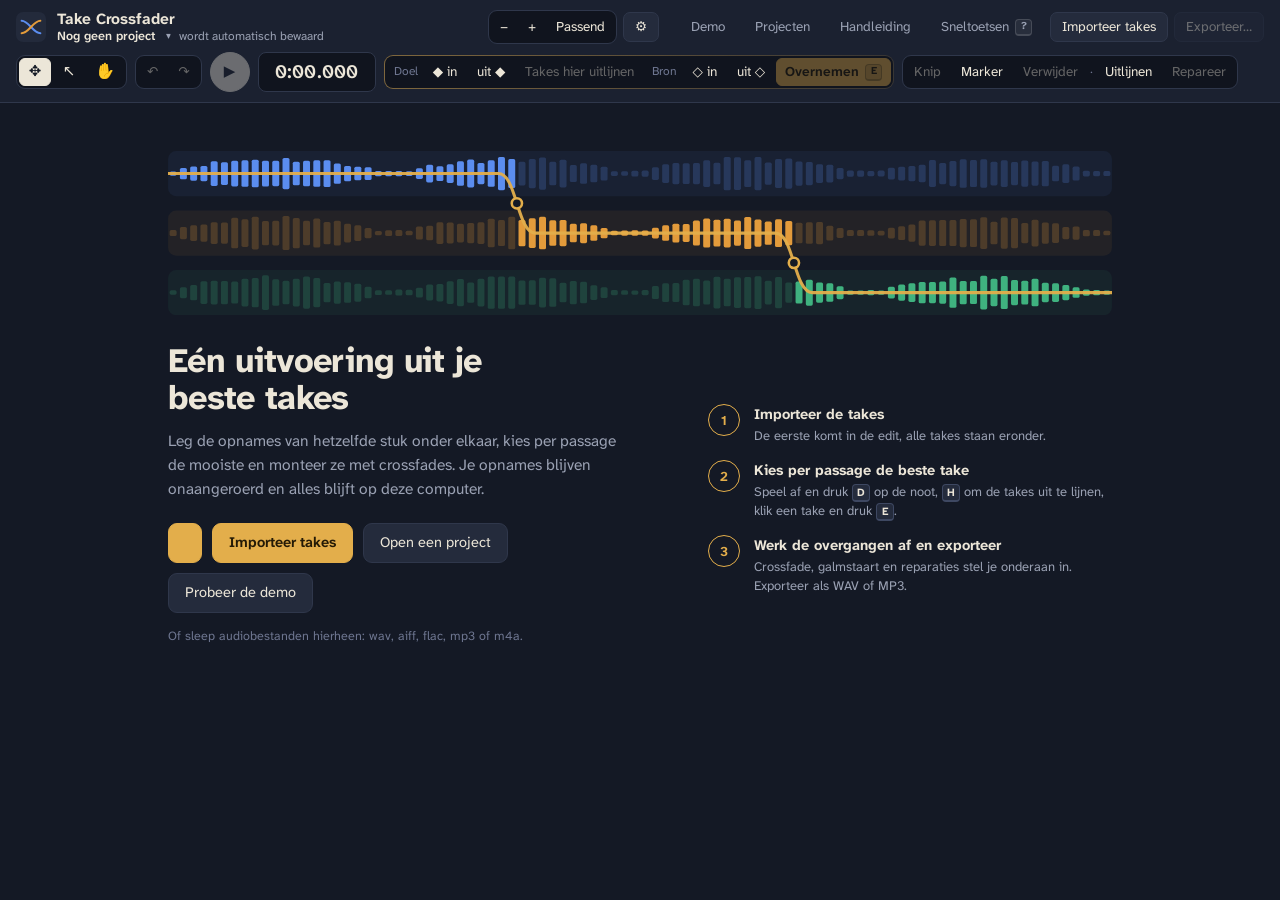
==== commit a595cf01: "Fragments: drag them with the move or hand tool A fragment can now be picked up and shifted by ear: " ====
--- a/audio-editor/index.html
+++ b/audio-editor/index.html
@@ -4139,6 +4139,10 @@
     if (lane.kind === 'edit') d.hit = hitEdit(x);
   }
   else if (S.pick && lane.kind === 'take') { d.type = 'range'; d.take = lane.take; }   // donor-galm aanwijzen: de overgang blijft geselecteerd
+  else if (S.tool === 'hand' && lane.kind === 'take' && lane.take.frag && x > px(lane.take.sync + lane.take.win[0]) && x < px(lane.take.sync + lane.take.win[1])) {   // hand op een fragment: het fragment verschuiven
+    d.take = lane.take; d.type = 'sync'; d.os = lane.take.sync; d.fragMove = true;
+    if (!(S.sel && S.sel.kind === 'take' && S.sel.id === lane.take.id)) select({ kind: 'take', id: lane.take.id });
+  }
   else if (S.tool === 'hand' && (lane.kind === 'edit' || lane.kind === 'take')) {   // hand: slepen schuift altijd het beeld
     d.type = 'pan'; d.view0 = S.view;
     if (lane.kind === 'edit') d.hit = hitEdit(x); else d.take = lane.take;
@@ -4171,7 +4175,7 @@
     d.take = lane.take;
     const fe = fragEdgeAt(lane, x);
     if (fe != null) { d.type = 'fwin'; d.edge = fe; d.ow = [...lane.take.win]; }
-    else if (e.altKey) { d.type = 'sync'; d.os = lane.take.sync; }
+    else if (e.altKey || inFragBody(lane, x)) { d.type = 'sync'; d.os = lane.take.sync; d.fragMove = !e.altKey; }
     else d.type = 'range';
     if (!(S.sel && S.sel.kind === 'take' && S.sel.id === lane.take.id)) select({ kind: 'take', id: lane.take.id });
   }
@@ -4323,7 +4327,7 @@
   if (!d.moved && d.metaClick) { toggleInSelection(d.c); S.dirty = true; return; }
   if (!d.moved) {
     if (['move', 'moveGroup', 'slip', 'trimL', 'trimR'].includes(d.type)) S.playhead = Math.max(0, d.t0);
-    if (d.type === 'range') S.playhead = d.t0;   // in een take-baan mag dat ook vóór 0:00 zijn
+    if (d.type === 'range' || (d.type === 'sync' && d.fragMove)) S.playhead = d.t0;   // in een take-baan mag dat ook vóór 0:00 zijn
     if (d.type === 'range') { S.range = null; if (!S.pick) renderInspector(); updateButtons(); }
     if (S.playing && d.type !== 'roll' && d.type !== 'xflen' && d.type !== 'tail') restartAtPlayhead();
   } else if (d.type === 'range') {
@@ -4385,13 +4389,13 @@
   if (S.pick && lane.kind === 'take') cur = 'crosshair';
   else if (lane.kind === 'ruler' && S.markers.some((m) => Math.abs(px(m.t) - x) < 7)) cur = 'ew-resize';
   else if (lane.kind === 'ruler' || (lane.kind === 'edit' && S.shiftDown)) cur = 'text';
-  else if (S.tool === 'hand' && (lane.kind === 'edit' || lane.kind === 'take')) cur = S.drag && S.drag.type === 'pan' ? 'grabbing' : 'grab';
+  else if (S.tool === 'hand' && (lane.kind === 'edit' || lane.kind === 'take')) cur = S.drag && (S.drag.type === 'pan' || S.drag.type === 'sync') ? 'grabbing' : 'grab';
   else if (S.tool === 'select' && lane.kind === 'edit') cur = 'default';
   else if (lane.kind === 'edit') {
     const h = hitEdit(x, y);
     if (h) cur = h.type === 'junction' ? (alt ? 'ew-resize' : 'col-resize') : h.type === 'body' ? (alt ? 'ew-resize' : 'move') : 'ew-resize';
     else cur = S.drag && S.drag.type === 'pan' ? 'grabbing' : 'grab';
-  } else if (lane.kind === 'take') cur = alt || fragEdgeAt(lane, x) != null ? 'ew-resize' : 'text';
+  } else if (lane.kind === 'take') cur = alt || fragEdgeAt(lane, x) != null ? 'ew-resize' : inFragBody(lane, x) ? (S.drag && S.drag.type === 'sync' ? 'grabbing' : 'grab') : 'text';
   cv.style.cursor = cur;
 }
 
@@ -5054,6 +5058,11 @@
   if (Math.abs(x - px(t.sync + t.win[1])) <= 6) return 1;
   return null;
 }
+/** Met het verplaatsgereedschap (✥) pak je een fragment op en schuif je het; met selecteren (↖) sleep je een selectie erin. */
+function inFragBody(lane, x) {
+  const t = lane.take;
+  return !!(t && t.frag && S.tool === 'move' && x > px(t.sync + t.win[0]) && x < px(t.sync + t.win[1]));
+}
 /** ⌘C: het geselecteerde stuk van een take (of fragment) onthouden als fragment om te plakken. */
 function copyRange() {
   const r = S.range; if (!r) { toast('Selecteer eerst een stuk in een takebaan: sleep erover'); return; }
@@ -5150,7 +5159,7 @@
       <button id="tkComp" class="primary">Naar edit <kbd>E</kbd></button>
       <button id="tkPlayR">▶ Beluister selectie</button>
       <button id="tkCopy">Kopieer als fragment <kbd>⌘C</kbd></button>
-    </div>` : `<p class="hint">Dit fragment werkt als een take: solo, ↑/↓, <kbd>H</kbd>, <kbd>B</kbd> en <kbd>E</kbd>. Sleep de randen om het groter of kleiner te maken. Reparaties gelden voor de hele opname.</p>`}
+    </div>` : `<p class="hint">Dit fragment werkt als een take: solo, ↑/↓, <kbd>H</kbd>, <kbd>B</kbd> en <kbd>E</kbd>. Sleep het fragment met ✥ of ✋ om het te verschuiven, en de randen om het groter of kleiner te maken. Een selectie erin maak je met ↖. Reparaties gelden voor de hele opname.</p>`}
     <div class="row">
       <label>Naam <input type="text" id="tkName" value="${esc(t.name)}"></label>
       <label title="Positie van het begin van de opname op de tijdlijn, voor dit fragment">Sync <input type="number" id="tkSync" step="1" value="${ms(t.sync)}"> ms</label>
@@ -5162,7 +5171,7 @@
       <button id="tkAlignWin">Uitlijnvenster…</button>
       <button id="tkRepair">Bijgeluiden repareren… <kbd>R</kbd></button>
       <button id="frDel">Fragment weghalen</button>
-      <span class="hint">⌥-sleep de baan om het fragment handmatig te verschuiven.</span>
+      <span class="hint">Sleep het fragment (✥ of ✋) om het met de hand te verschuiven.</span>
     </div>`;
   if (r) { $('tkComp').onclick = compRange; $('tkPlayR').onclick = () => playRange(t, ra, rb); $('tkCopy').onclick = copyRange; }
   $('tkName').onchange = (e) => { t.name = e.target.value.trim() || t.name; buildHeads(); S.dirty = true; renderInspector(); scheduleSave(); };
